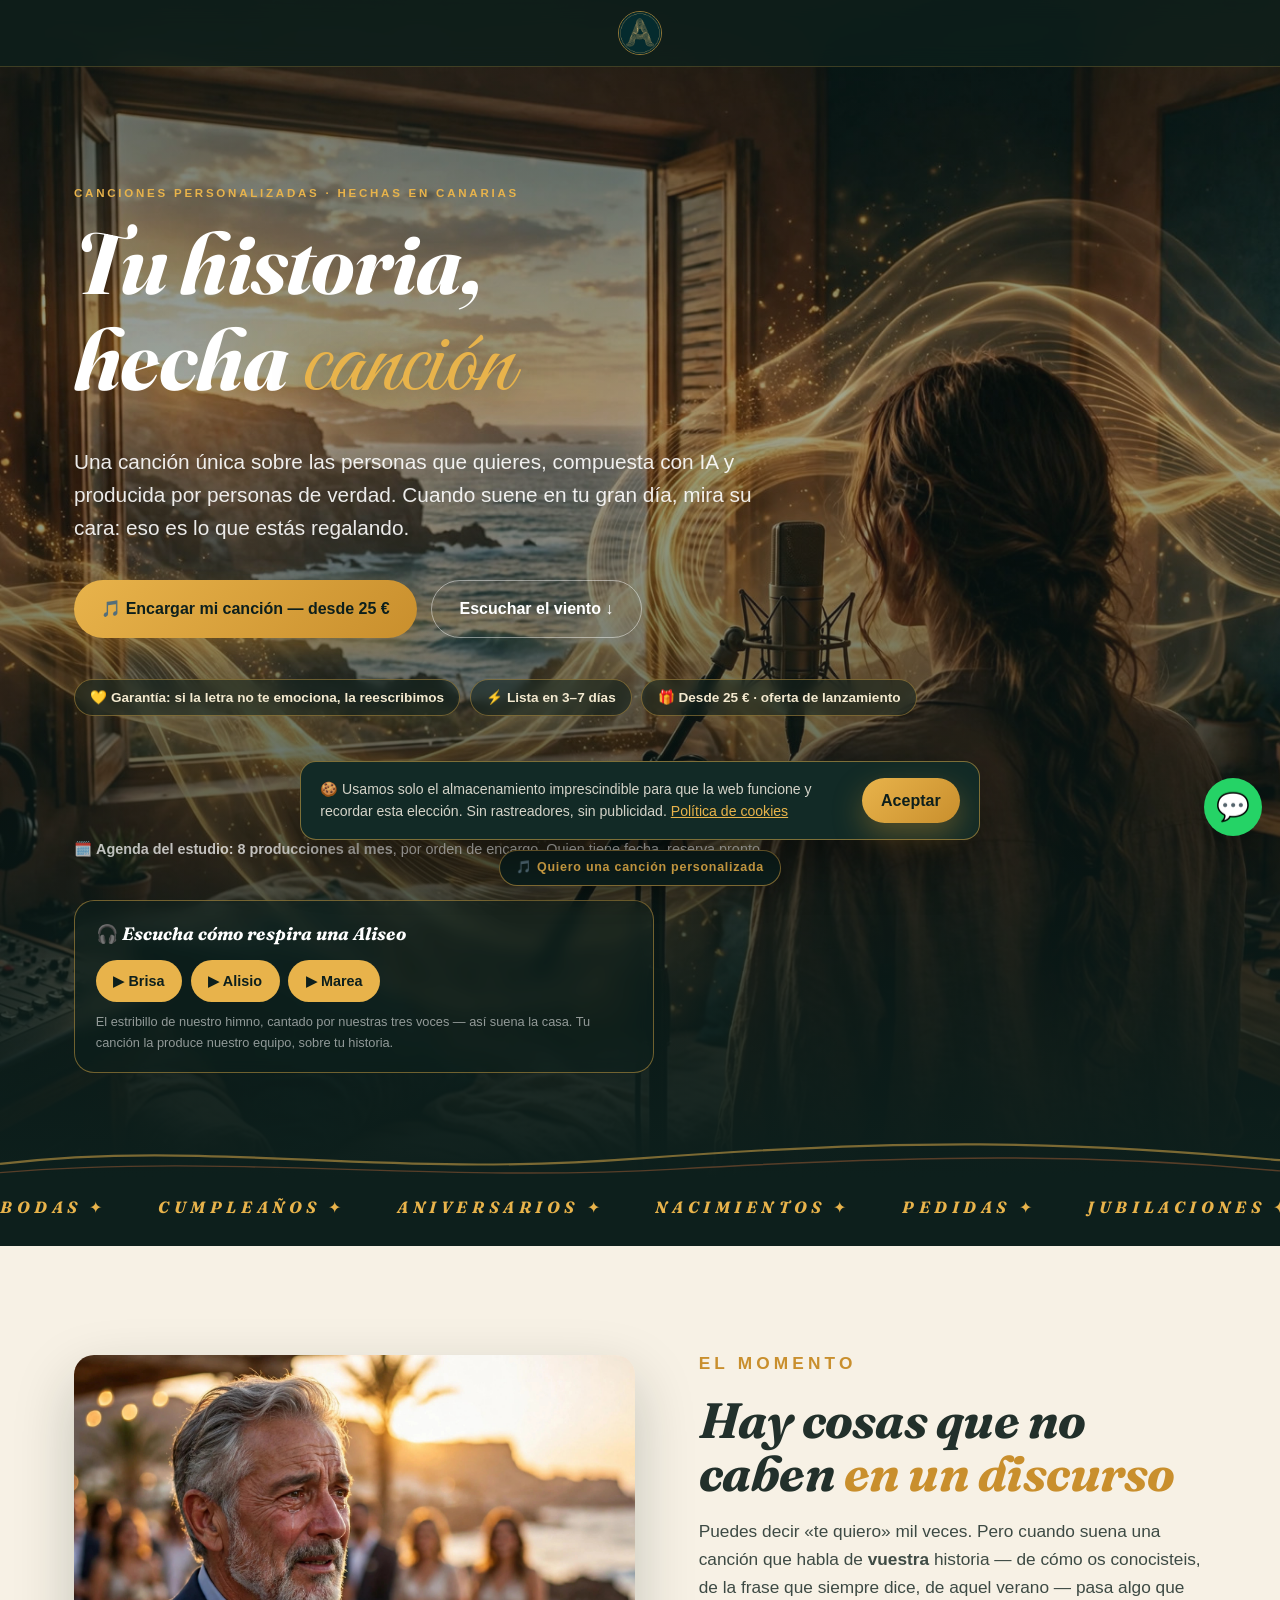
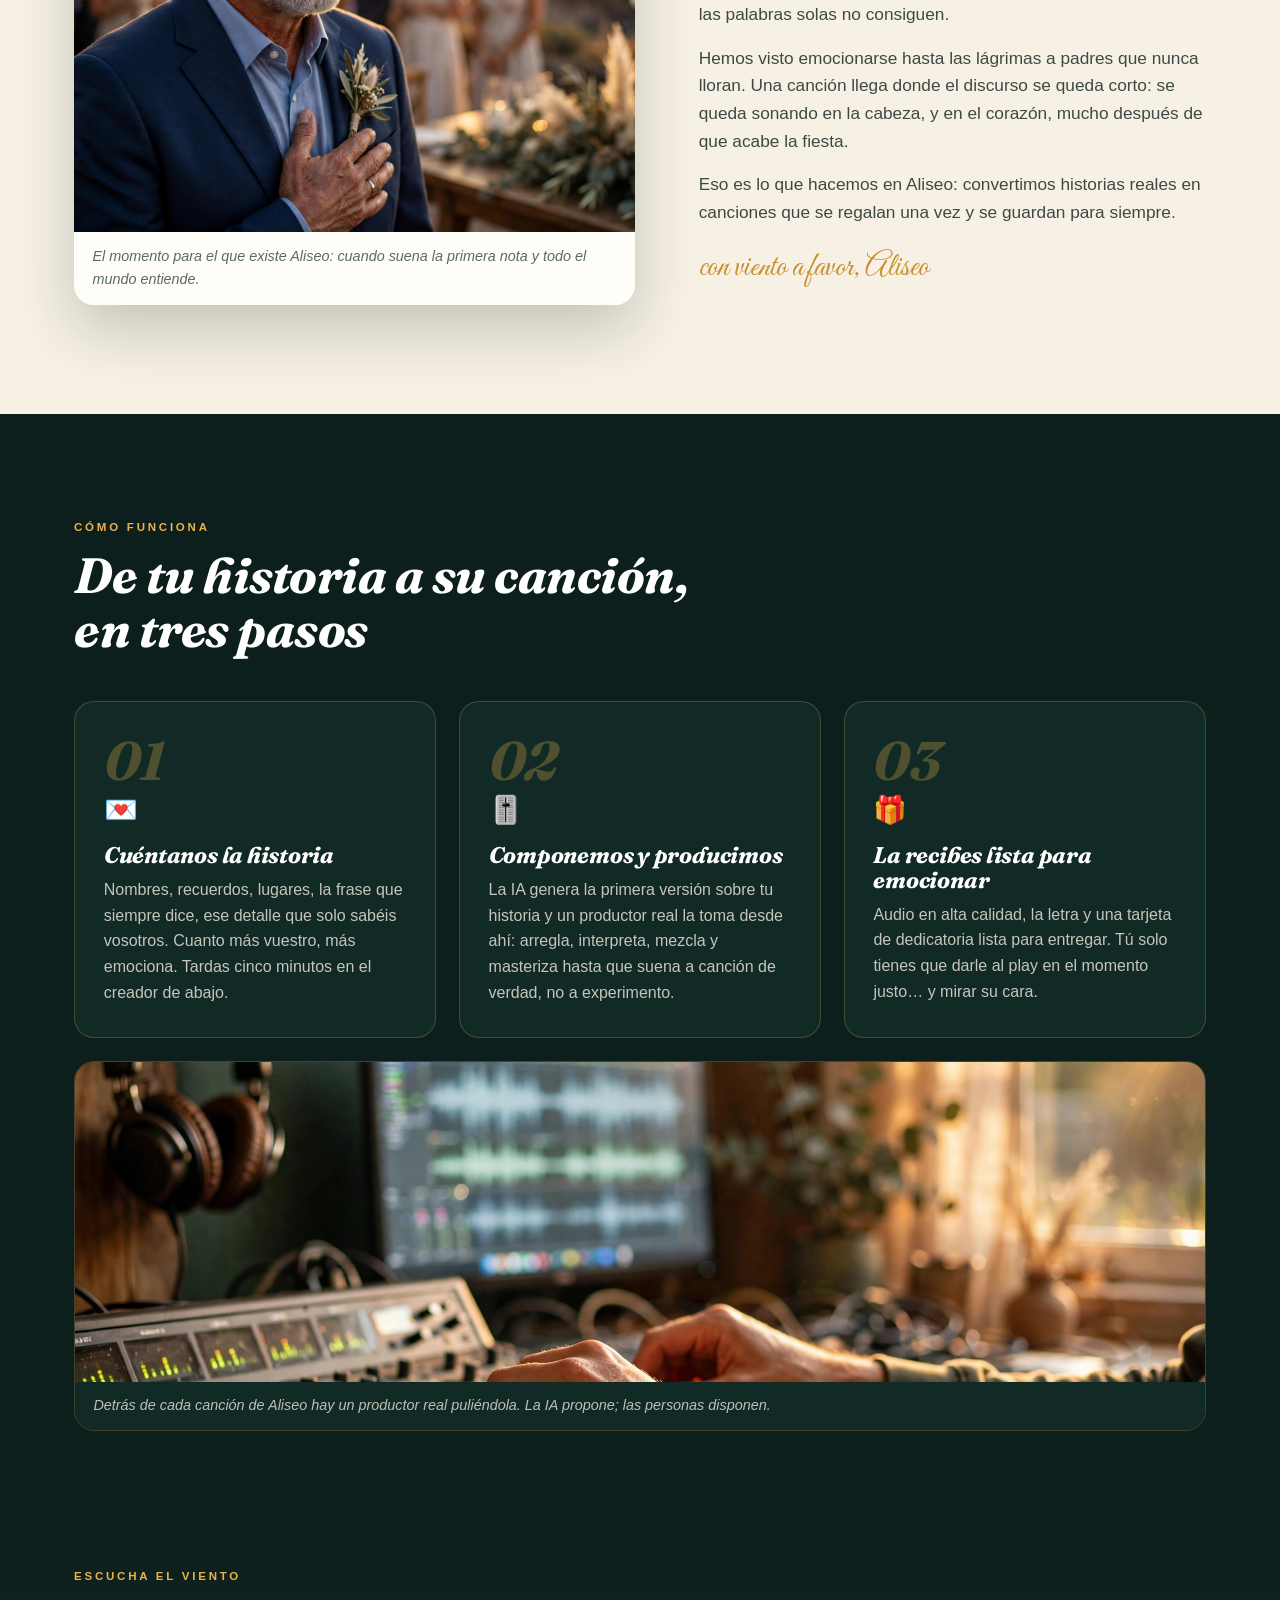
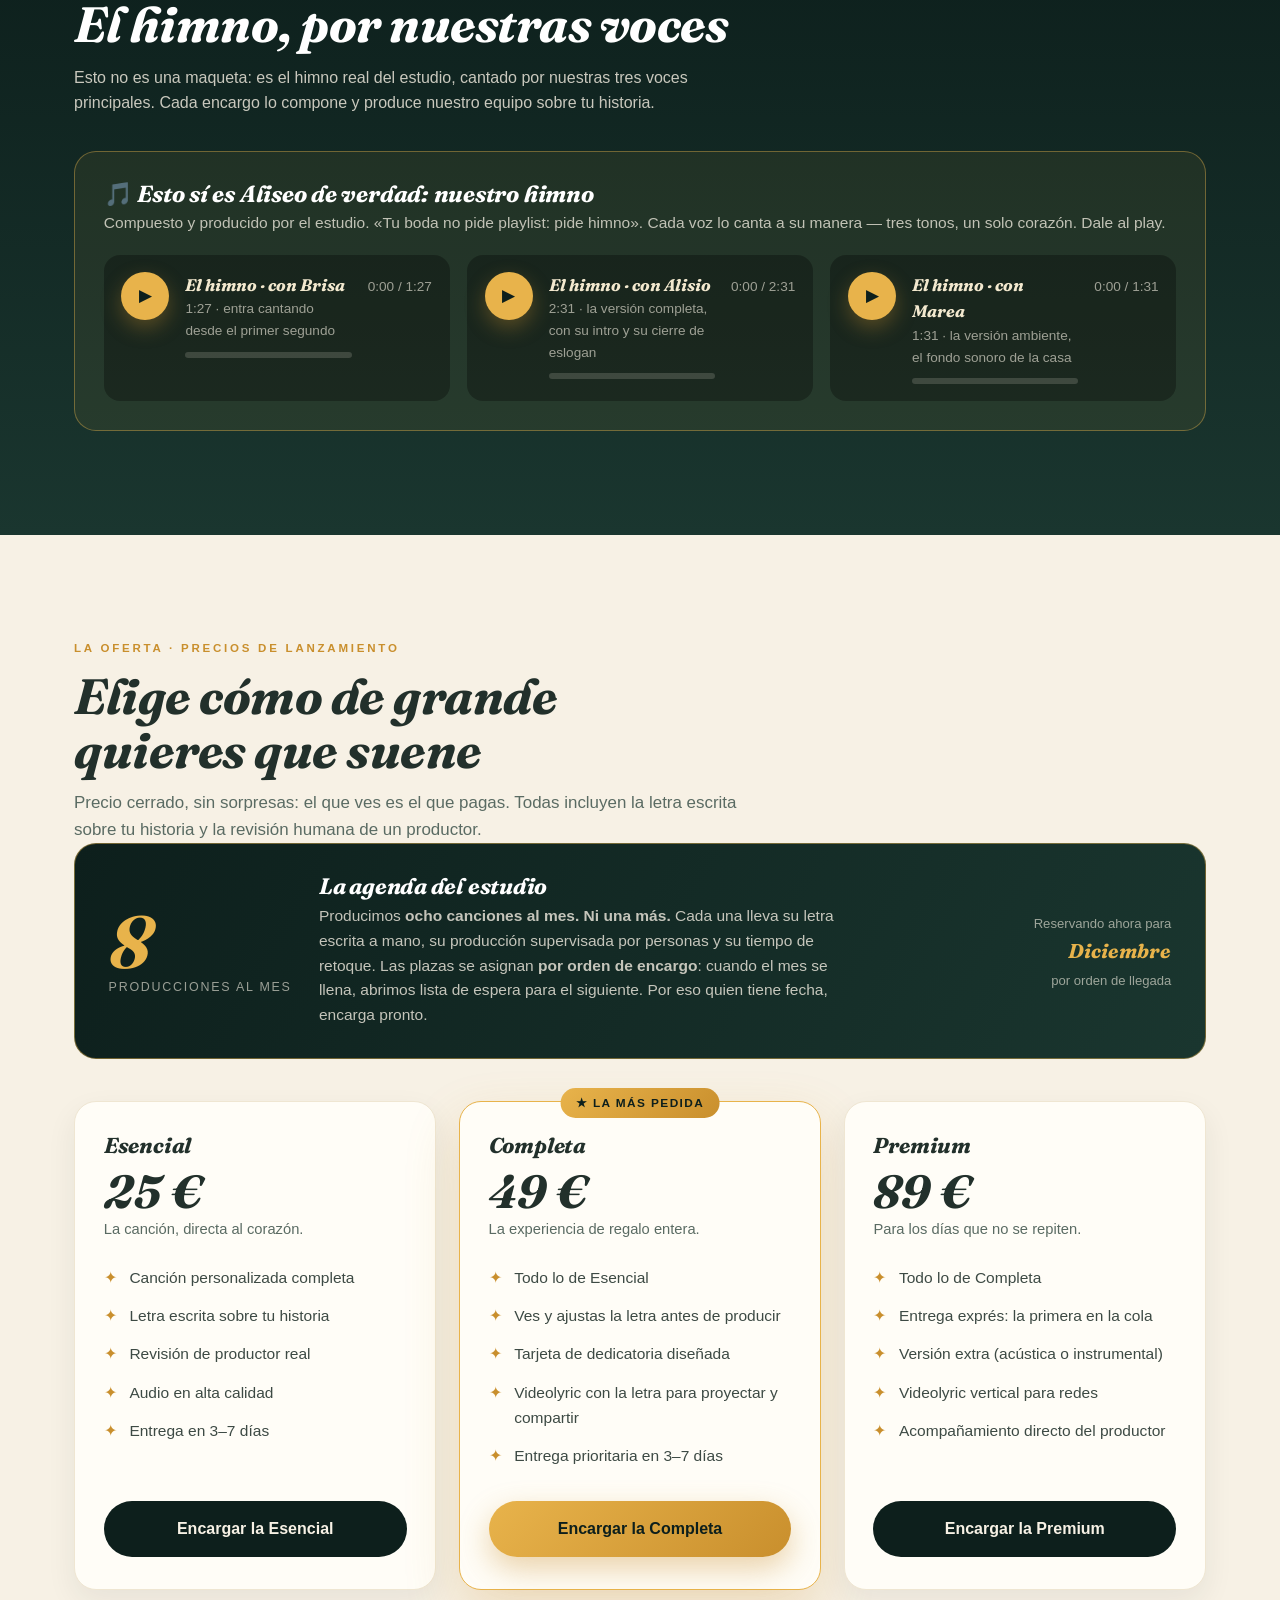
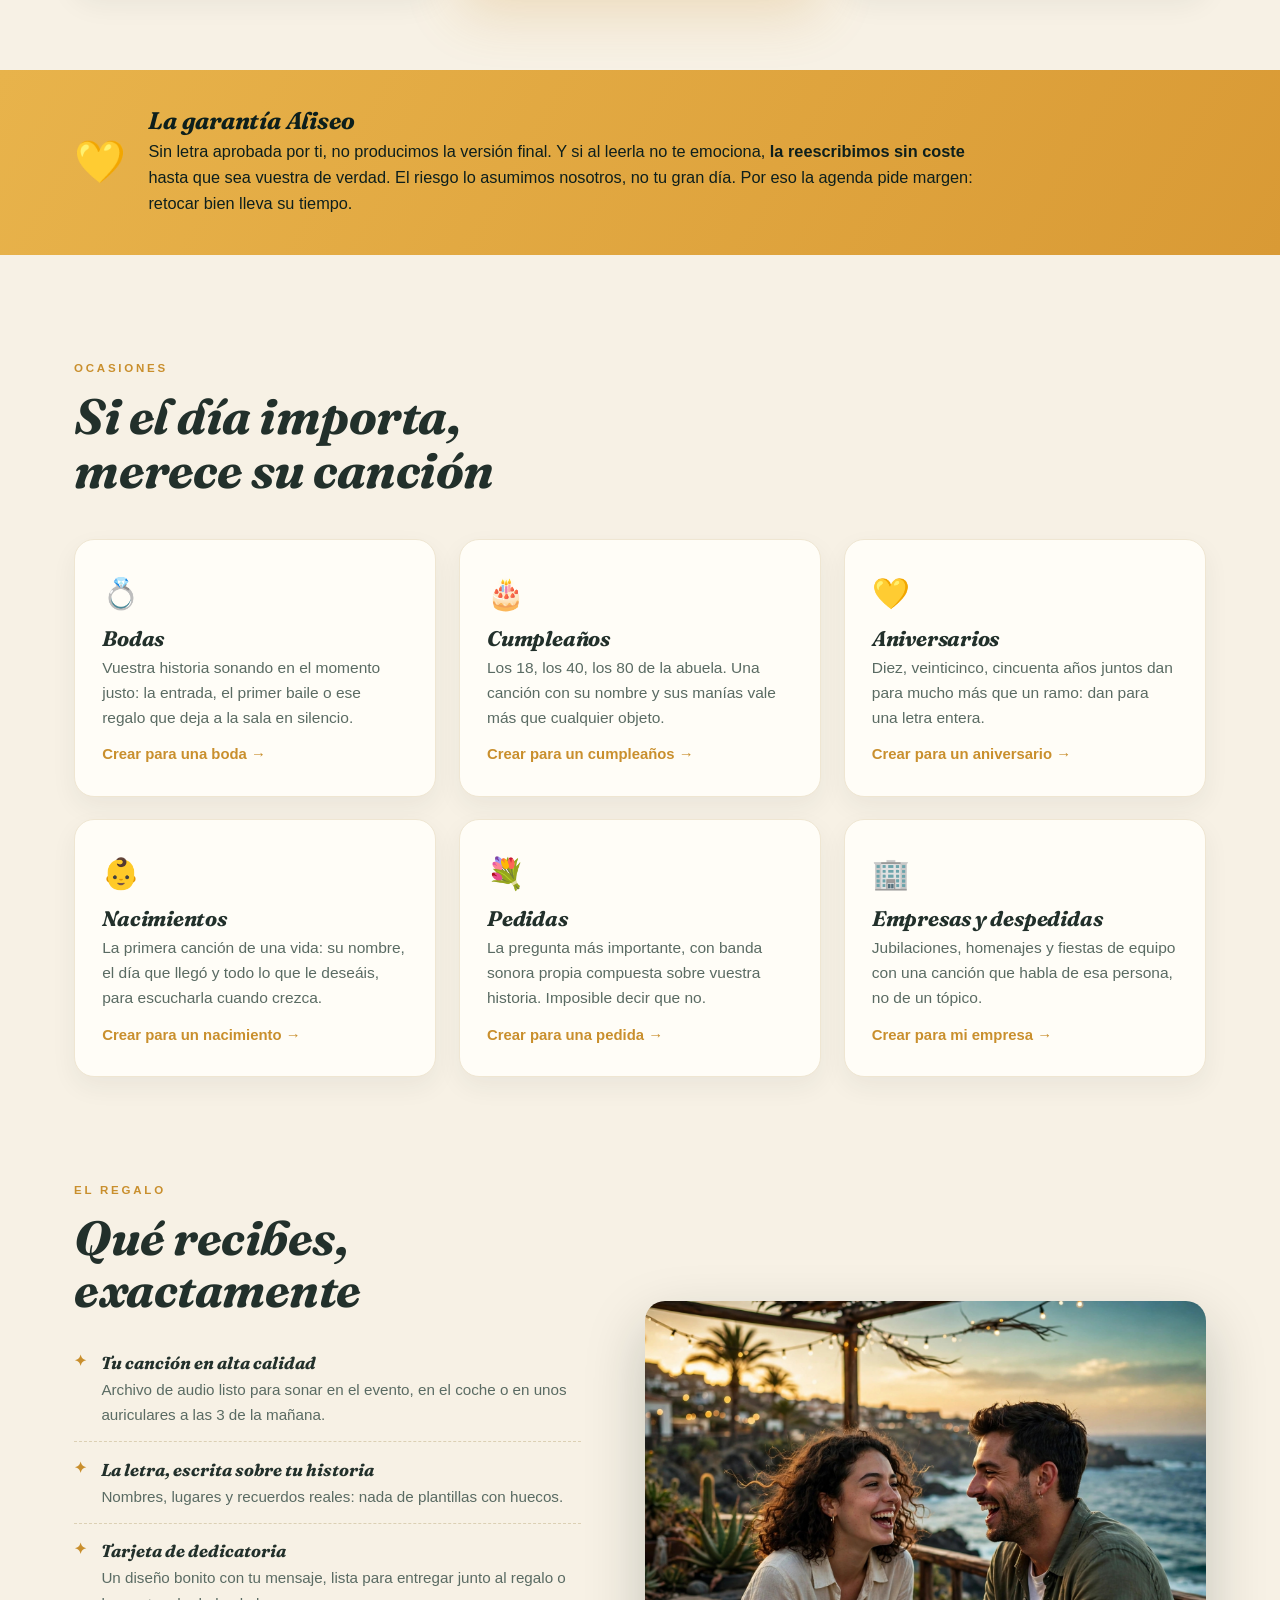
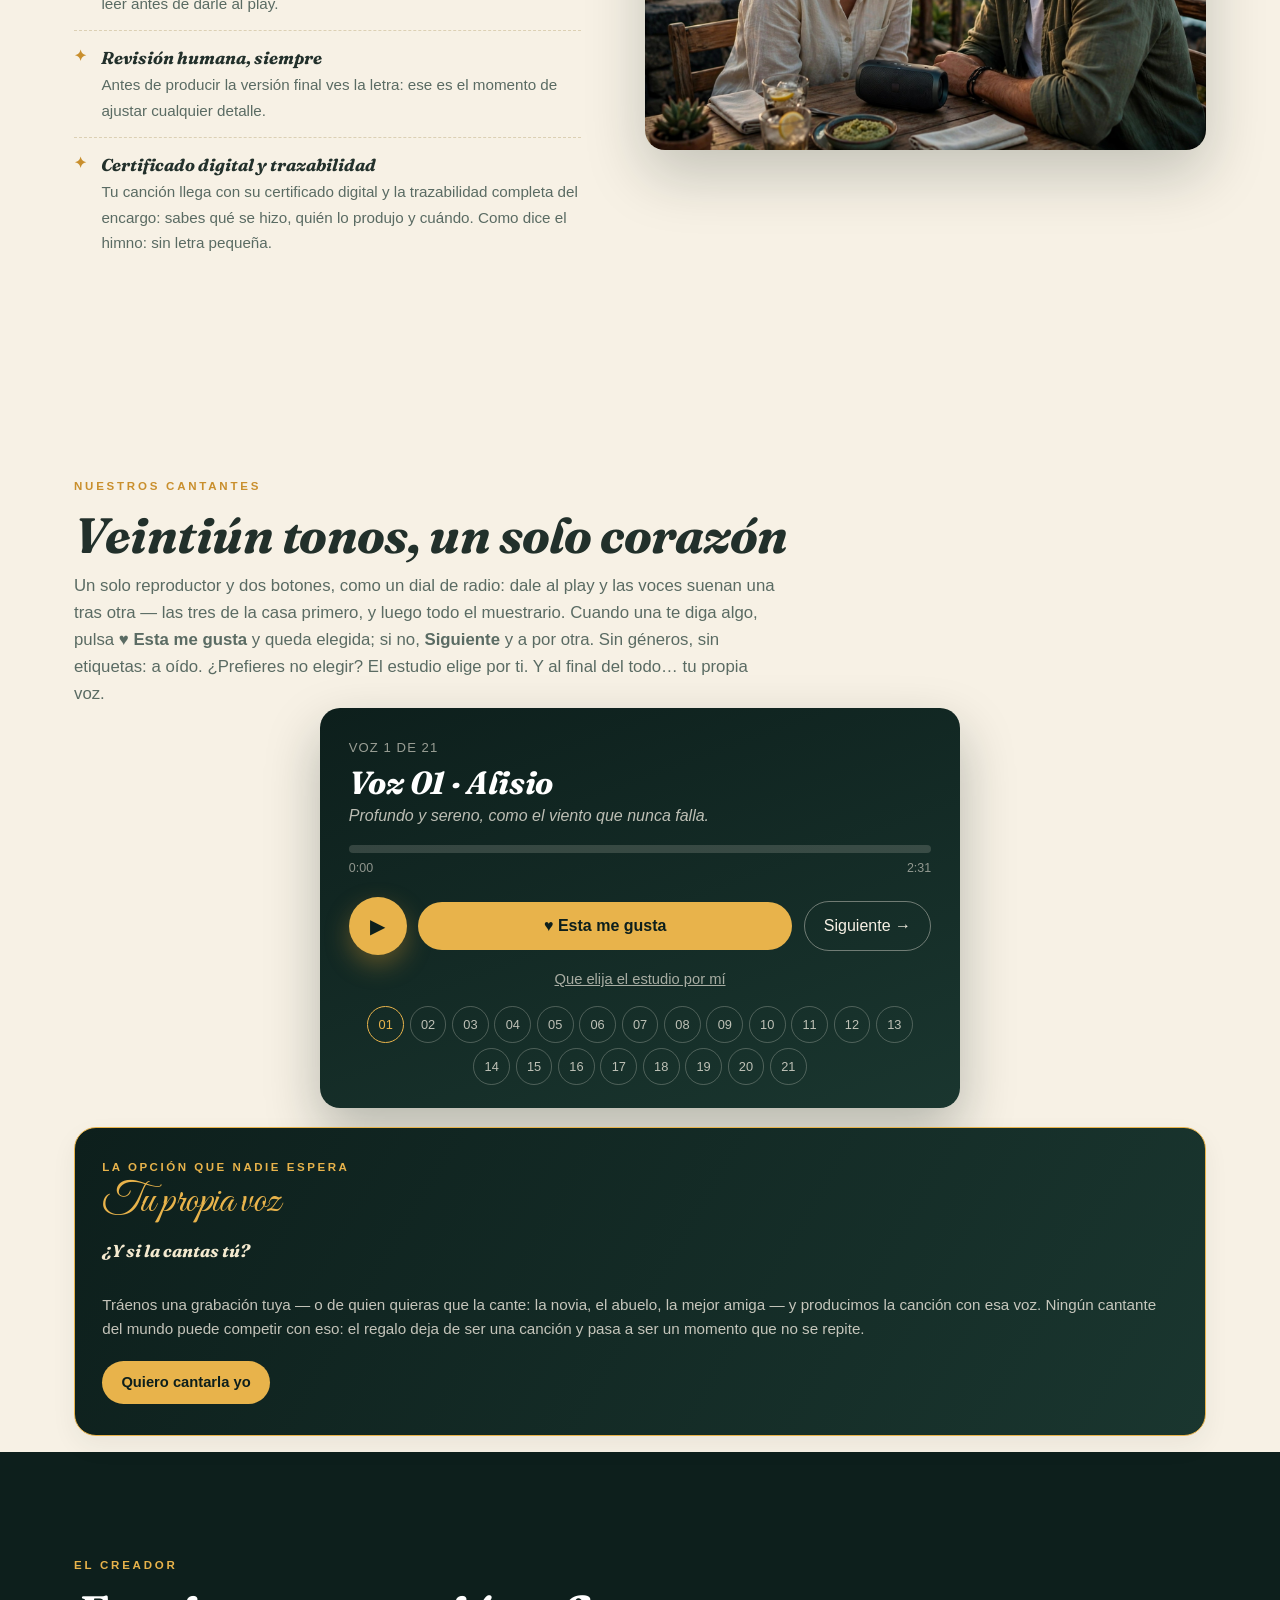
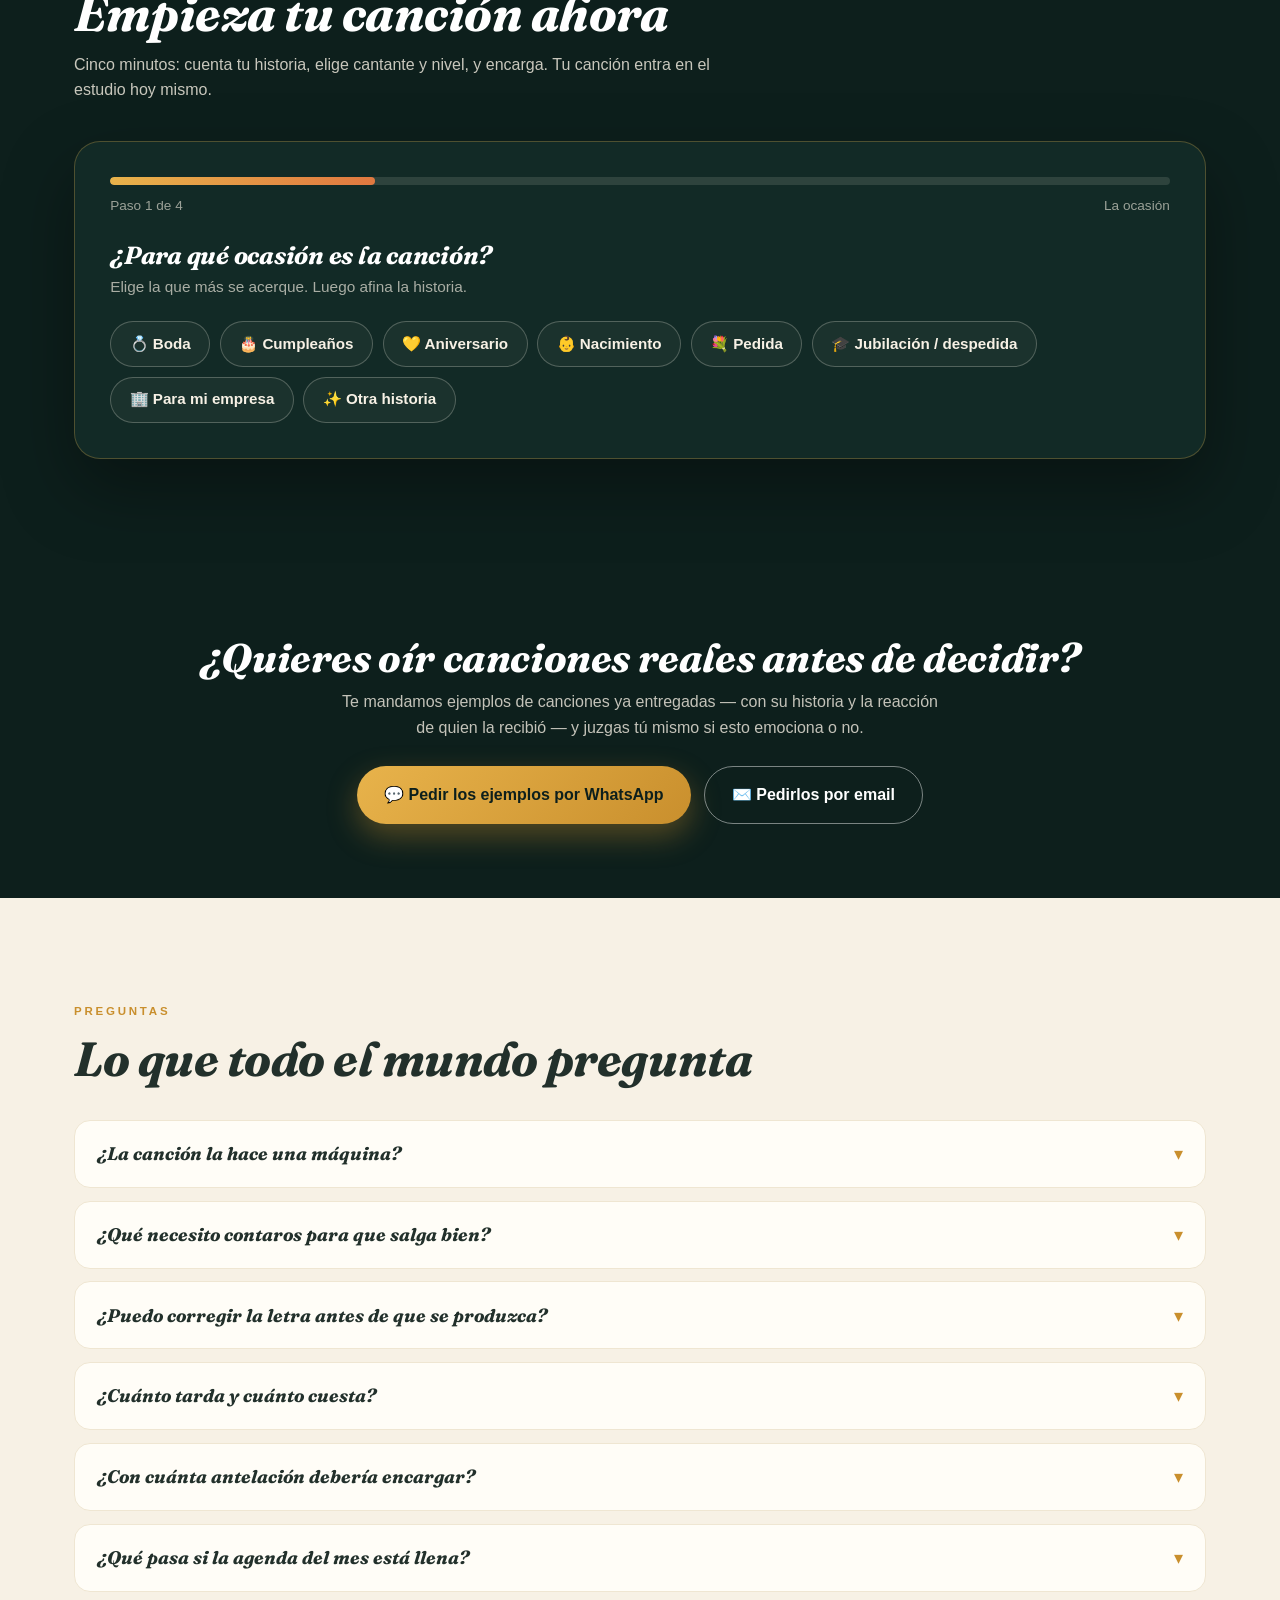
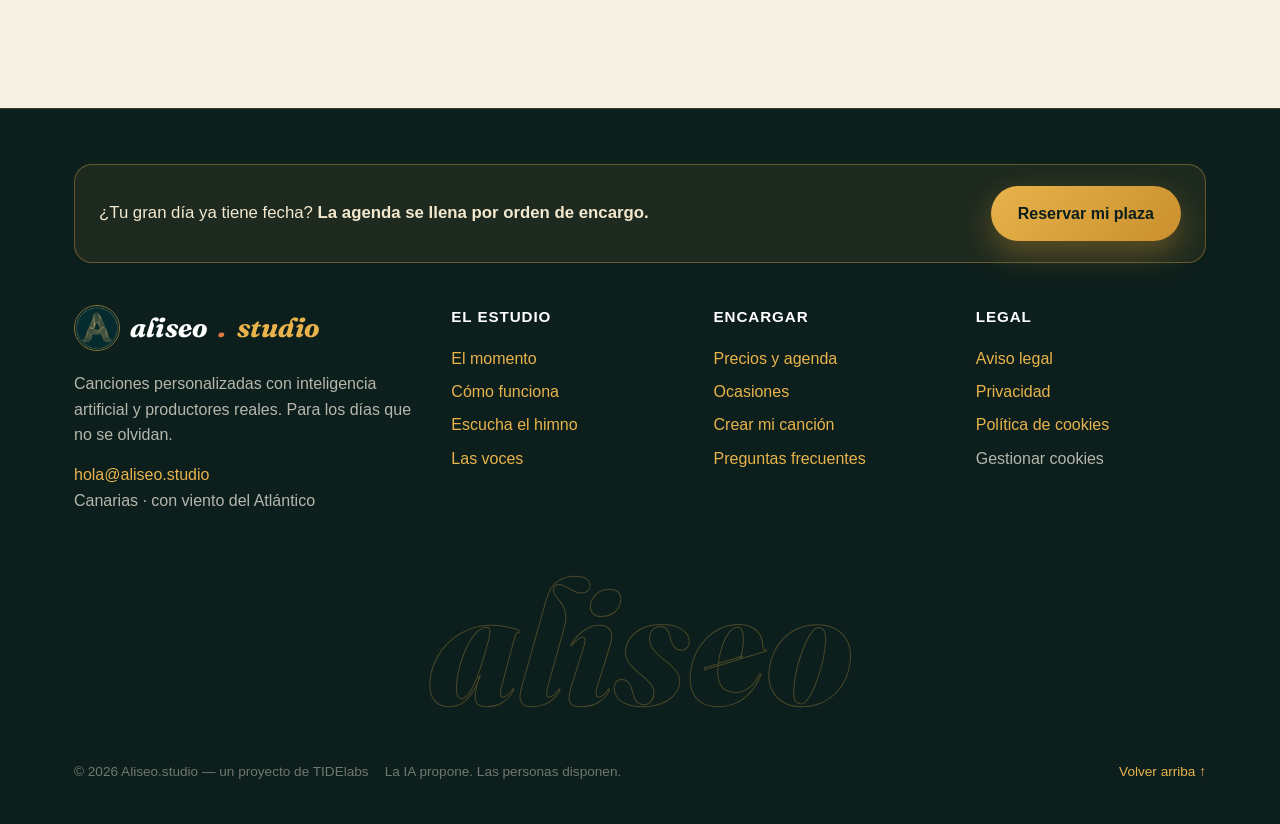
==== index.html @ 8ce27216 "Las 21 voces reales: el dial (canción entera, me gusta/siguiente), fuera estilos y textos inventados" ====
<!DOCTYPE html>
<html lang="es">
<head>
<meta charset="UTF-8">
<meta name="viewport" content="width=device-width, initial-scale=1.0">
<title>Aliseo.studio — Tu historia, hecha canción</title>
<meta name="description" content="Canciones personalizadas creadas con inteligencia artificial y pulidas por productores reales. Para bodas, cumpleaños y los días que no se olvidan.">
<meta property="og:title" content="Aliseo.studio — Tu historia, hecha canción">
<meta property="og:description" content="Una canción única sobre las personas que quieres. IA que compone, productores reales que emocionan.">
<meta property="og:type" content="website">
<link rel="canonical" href="https://tidelabstech.github.io/Aliseo/">
<meta name="robots" content="index, follow, max-image-preview:large, max-snippet:-1">
<meta property="og:url" content="https://tidelabstech.github.io/Aliseo/">
<meta property="og:site_name" content="Aliseo.studio">
<meta property="og:locale" content="es_ES">
<meta property="og:image" content="https://tidelabstech.github.io/Aliseo/img-gen/hero.jpg">
<meta name="twitter:card" content="summary_large_image">
<meta name="twitter:title" content="Aliseo.studio — Tu historia, hecha canción">
<meta name="twitter:description" content="Canciones personalizadas con productores reales. Agenda limitada: 8 producciones al mes. Bodas, cumpleaños y días que no se olvidan.">
<meta name="twitter:image" content="https://tidelabstech.github.io/Aliseo/img-gen/hero.jpg">
<script type="application/ld+json">
{"@context":"https://schema.org","@graph":[
{"@type":"Organization","@id":"https://tidelabstech.github.io/Aliseo/#org","name":"Aliseo.studio","url":"https://tidelabstech.github.io/Aliseo/","logo":"https://tidelabstech.github.io/Aliseo/brand/mark-web.jpg","email":"hola@aliseo.studio","description":"Estudio de canciones personalizadas creadas con inteligencia artificial y producidas por personas. Un proyecto de TIDElabs en Canarias.","address":{"@type":"PostalAddress","addressRegion":"Canarias","addressCountry":"ES"}},
{"@type":"WebSite","@id":"https://tidelabstech.github.io/Aliseo/#web","url":"https://tidelabstech.github.io/Aliseo/","name":"Aliseo.studio","inLanguage":"es","publisher":{"@id":"https://tidelabstech.github.io/Aliseo/#org"}},
{"@type":"Service","@id":"https://tidelabstech.github.io/Aliseo/#servicio","name":"Canciones personalizadas por encargo","serviceType":"Composición y producción musical personalizada","provider":{"@id":"https://tidelabstech.github.io/Aliseo/#org"},"areaServed":"ES","description":"Canciones únicas escritas sobre la historia del cliente para bodas, cumpleaños, aniversarios, pedidas y homenajes. Eliges la voz a oído entre las 21 del catálogo, escuchando su preescucha y sin etiquetas; también es posible producir con la voz del propio cliente. Agenda limitada a 8 producciones al mes, asignadas por orden de encargo, con lista de espera.","hasOfferCatalog":{"@type":"OfferCatalog","name":"Niveles de encargo","itemListElement":[
{"@type":"Offer","name":"Esencial","price":"25","priceCurrency":"EUR","description":"La canción, directa al corazón: canción personalizada completa, letra escrita sobre tu historia y revisión de productor real."},
{"@type":"Offer","name":"Completa","price":"49","priceCurrency":"EUR","description":"La experiencia de regalo entera: todo lo de Esencial, ver y ajustar la letra antes de producir y tarjeta de dedicatoria diseñada."},
{"@type":"Offer","name":"Premium","price":"89","priceCurrency":"EUR","description":"Para los días que no se repiten: todo lo de Completa, prioridad en la agenda y versión extra (acústica o instrumental)."}]}},
{"@type":"FAQPage","@id":"https://tidelabstech.github.io/Aliseo/#faq","mainEntity":[
{"@type":"Question","name":"¿La canción la hace una máquina?","acceptedAnswer":{"@type":"Answer","text":"La hace un equipo: la IA genera la primera versión sobre tu historia y un productor real la trabaja después — ajusta la letra, arregla, interpreta y mezcla hasta que suena a canción de verdad."}},
{"@type":"Question","name":"¿Qué necesito contaros para que salga bien?","acceptedAnswer":{"@type":"Answer","text":"Nombres, cómo se conocieron o qué se celebra, dos o tres recuerdos concretos, algún lugar importante y esa frase o manía que todo el mundo reconoce. El creador de la web te guía en unos cinco minutos."}},
{"@type":"Question","name":"¿Puedo corregir la letra antes de que se produzca?","acceptedAnswer":{"@type":"Answer","text":"Sí: antes de producir la versión final te enseñamos la letra para ajustar nombres, fechas y detalles. Sin letra aprobada por ti, no producimos."}},
{"@type":"Question","name":"¿Cuánto tarda y cuánto cuesta?","acceptedAnswer":{"@type":"Answer","text":"Esencial 25 €, Completa 49 € y Premium 89 €, precios cerrados. Producimos 8 canciones al mes por orden de encargo; una vez tu plaza entra en el estudio, la producción tarda de 3 a 7 días."}},
{"@type":"Question","name":"¿Con cuánta antelación debería encargar?","acceptedAnswer":{"@type":"Answer","text":"Con toda la posible: las 8 plazas mensuales se asignan por orden de encargo y el margen permite retocar la letra sin correr."}},
{"@type":"Question","name":"¿Qué pasa si la agenda del mes está llena?","acceptedAnswer":{"@type":"Answer","text":"Entras en la lista de espera del mes siguiente, en tu orden, sin pagar nada por estar en ella: solo pagas cuando tu producción entra en agenda."}}]}]}
</script>
<meta name="theme-color" content="#0D1F1C">
<link rel="icon" type="image/png" href="brand/favicon.png">
<style>@font-face{font-family:'Fraunces';font-style:italic;font-weight:700;font-display:swap;src:url([data-uri]) format('woff2');}
@font-face{font-family:'Great Vibes';src:url([data-uri]) format('woff2');font-weight:400;font-display:swap}</style>
<style>
:root{
  --night:#0D1F1C; --night2:#122A26; --night3:#1A362F;
  --cream:#F7F1E5; --cream2:#EFE6D2; --paper:#FFFDF7;
  --gold:#E8B34B; --gold2:#C98F2D; --terra:#E07840;
  --ink:#22302B; --ink-soft:#5A6B63;
  --serif:'Fraunces',Georgia,serif; --script:'Great Vibes',cursive;
  --sans:-apple-system,'Segoe UI',Roboto,'Helvetica Neue',Arial,sans-serif;
  --rad:20px; --shadow:0 24px 60px rgba(13,31,28,.22);
}
*{margin:0;padding:0;box-sizing:border-box}
html{scroll-behavior:smooth}
body{font-family:var(--sans);color:var(--ink);background:var(--cream);line-height:1.6;-webkit-font-smoothing:antialiased}
img{max-width:100%;display:block}
section{scroll-margin-top:84px}
::selection{background:var(--gold);color:var(--night)}
h1,h2,h3{font-family:var(--serif);font-weight:560;line-height:1.08;letter-spacing:-.01em}
.script{font-family:var(--script);font-weight:400;color:var(--gold2)}
.kicker{text-transform:uppercase;letter-spacing:.24em;font-size:.72rem;font-weight:700}
.wrap{max-width:1180px;margin:0 auto;padding:0 24px}
.btn{display:inline-flex;align-items:center;gap:.55rem;border:none;cursor:pointer;font:inherit;font-weight:700;border-radius:999px;padding:.95rem 1.7rem;font-size:1rem;transition:transform .18s ease,box-shadow .18s ease;text-decoration:none}
.btn:active{transform:scale(.97)}
.btn-gold{background:linear-gradient(135deg,var(--gold),var(--gold2));color:var(--night);box-shadow:0 12px 30px rgba(201,143,45,.38)}
.btn-gold:hover{transform:translateY(-2px)}
.btn-ghost{background:transparent;color:#fff;border:1.5px solid rgba(255,255,255,.45)}
.btn-ghost:hover{border-color:var(--gold);color:var(--gold)}
.btn-dark{background:var(--night);color:var(--cream)}
.btn[disabled]{opacity:.45;pointer-events:none}
.rv{opacity:0;transform:translateY(26px);transition:opacity .8s ease,transform .8s cubic-bezier(.2,.7,.3,1)}
.rv.on{opacity:1;transform:none}
/* ---------- topbar ---------- */
.topbar{position:fixed;inset:0 0 auto 0;z-index:60;background:rgba(13,31,28,.82);backdrop-filter:blur(12px);border-bottom:1px solid rgba(232,179,75,.22)}
.topbar .wrap{display:flex;align-items:center;justify-content:center;height:66px}
.logo{font-family:var(--serif);font-size:1.42rem;color:#fff;text-decoration:none;letter-spacing:.01em;display:inline-flex;align-items:center;gap:.62rem}
.logo .mark{width:39px;height:39px;border-radius:50%;object-fit:cover;border:1.5px solid rgba(232,179,75,.6);flex:none}
.topbar .logo .mark{width:44px;height:44px}
footer .logo .mark{width:46px;height:46px}
.logo b{color:var(--gold);font-weight:560}
.logo .dot{color:var(--terra)}
.nav{display:flex;gap:2rem}
.nav a{color:rgba(255,255,255,.82);text-decoration:none;font-size:.94rem;font-weight:600}
.nav a:hover{color:var(--gold)}
.topbar .btn{padding:.6rem 1.25rem;font-size:.92rem}
@media(max-width:820px){.nav{display:none}}
/* ---------- hero ---------- */
.hero{position:relative;background:var(--night);color:#fff;overflow:hidden}
.hero-bg{position:absolute;inset:0;background:url('img-gen/hero.jpg') center/cover no-repeat;opacity:.94}
.hero-shade{position:absolute;inset:0;background:linear-gradient(180deg,rgba(13,31,28,.62) 0%,rgba(13,31,28,.34) 34%,rgba(13,31,28,.66) 74%,var(--night) 100%)}
.hero .wrap{position:relative;z-index:2;padding:11.5rem 24px 6.5rem;max-width:1180px}
.hero .kicker{color:var(--gold)}
.hero h1{font-size:clamp(2.9rem,7.4vw,5.4rem);max-width:12.5em;margin:.9rem 0 0;text-wrap:balance}
.hero h1 .script{font-size:1.22em;color:var(--gold);text-shadow:0 4px 34px rgba(0,0,0,.35)}
.hero p.sub{font-size:clamp(1.06rem,2vw,1.3rem);color:rgba(255,255,255,.9);max-width:34em;margin-top:1.3rem}
.hero-ctas{display:flex;gap:.9rem;flex-wrap:wrap;margin-top:2.2rem}
.hero-badges{display:flex;gap:.6rem;flex-wrap:wrap;margin-top:2.6rem}
.hbadge{display:inline-flex;align-items:center;gap:.45rem;background:rgba(13,31,28,.55);border:1px solid rgba(232,179,75,.4);color:#F3E9CF;border-radius:999px;padding:.42rem .95rem;font-size:.85rem;font-weight:600;backdrop-filter:blur(6px)}
.windline{position:absolute;left:0;right:0;bottom:-6px;z-index:2;opacity:.5}
/* ---------- marquee ---------- */
.marquee{background:var(--night);color:var(--gold);overflow:hidden;padding:1.05rem 0 1.6rem}
.marquee-track{display:flex;gap:3.2rem;width:max-content;animation:mq 30s linear infinite;font-family:var(--serif);font-size:1.02rem;letter-spacing:.28em;white-space:nowrap}
@keyframes mq{to{transform:translateX(-50%)}}
@media(prefers-reduced-motion:reduce){.marquee-track{animation:none}.rv{transition:none;opacity:1;transform:none}}
/* ---------- momento ---------- */
.momento{background:var(--cream);padding:6.5rem 0}
.momento .grid{display:grid;grid-template-columns:1.05fr .95fr;gap:4rem;align-items:center}
@media(max-width:900px){.momento .grid{grid-template-columns:1fr}}
.momento figure{border-radius:var(--rad);overflow:hidden;box-shadow:var(--shadow);transform:rotate(-1.2deg)}
.momento figure img{aspect-ratio:4/3.4;object-fit:cover;width:100%}
.momento figcaption{background:var(--paper);padding:.85rem 1.15rem;font-size:.9rem;color:var(--ink-soft);font-style:italic}
.momento h2{font-size:clamp(2rem,4.4vw,3.1rem);margin:.8rem 0 1.1rem}
.momento h2 em{font-style:italic;color:var(--gold2)}
.momento p{color:#3D4A44;font-size:1.08rem;margin-bottom:1rem;max-width:32em}
.momento .firma{font-family:var(--script);font-size:2rem;color:var(--gold2);margin-top:.6rem}
/* ---------- proceso ---------- */
.proceso{background:var(--night);color:var(--cream);padding:6.5rem 0}
.proceso .kicker{color:var(--gold)}
.proceso h2{font-size:clamp(2rem,4.4vw,3.1rem);margin:.8rem 0 2.8rem;color:#fff}
.pasos{display:grid;grid-template-columns:repeat(3,1fr);gap:1.4rem}
@media(max-width:900px){.pasos{grid-template-columns:1fr}}
.paso{background:var(--night2);border:1px solid rgba(232,179,75,.24);border-radius:var(--rad);padding:2rem 1.8rem;position:relative;overflow:hidden}
.paso .num{font-family:var(--serif);font-size:3.4rem;color:rgba(232,179,75,.28);line-height:1}
.paso h3{color:#fff;font-size:1.42rem;margin:.7rem 0 .6rem}
.paso p{color:rgba(247,241,229,.78);font-size:1rem}
.paso .ico{font-size:1.7rem}
.proceso .foto{margin-top:1.4rem;border-radius:var(--rad);overflow:hidden;border:1px solid rgba(232,179,75,.24)}
.proceso .foto img{width:100%;height:320px;object-fit:cover;object-position:center 38%}
.proceso .foto figcaption{background:var(--night2);color:rgba(247,241,229,.75);padding:.8rem 1.15rem;font-size:.9rem;font-style:italic}
/* ---------- escucha ---------- */
.escucha{background:linear-gradient(180deg,var(--night) 0%,var(--night3) 100%);color:var(--cream);padding:2rem 0 6.5rem}
.escucha .kicker{color:var(--gold)}
.escucha h2{font-size:clamp(2rem,4.4vw,3.1rem);color:#fff;margin:.8rem 0 .8rem}
.escucha .lead{color:rgba(247,241,229,.8);max-width:40em}
.moods{display:grid;grid-template-columns:repeat(3,1fr);gap:1.4rem;margin-top:2.4rem}
@media(max-width:900px){.moods{grid-template-columns:1fr}}
.mood{background:rgba(247,241,229,.05);border:1px solid rgba(232,179,75,.26);border-radius:var(--rad);padding:1.7rem 1.6rem;transition:border-color .2s,background .2s}
.mood.playing{border-color:var(--gold);background:rgba(232,179,75,.09)}
.mood h3{color:#fff;font-size:1.3rem}
.mood p{color:rgba(247,241,229,.72);font-size:.95rem;margin:.45rem 0 1.1rem}
.playbtn{display:inline-flex;align-items:center;gap:.6rem;background:var(--gold);color:var(--night);border:none;cursor:pointer;font:inherit;font-weight:800;border-radius:999px;padding:.68rem 1.35rem;font-size:.95rem}
.playbtn:hover{background:#F2C66D}

.track{display:flex;gap:1rem;align-items:flex-start}
.tplay{flex:none;width:48px;height:48px;border-radius:50%;border:none;background:var(--gold);color:var(--night);font-size:1.05rem;cursor:pointer;display:flex;align-items:center;justify-content:center;box-shadow:0 8px 20px rgba(201,143,45,.35);transition:transform .15s,background .15s}
.tplay:hover{background:#F2C66D;transform:scale(1.05)}
.track .tinfo{flex:1;min-width:0}
.tbar{height:6px;background:rgba(247,241,229,.16);border-radius:99px;margin-top:.55rem;cursor:pointer;overflow:hidden}
.tfill{height:100%;width:0%;background:linear-gradient(90deg,var(--gold),#F2C66D);border-radius:99px}
.ttime{font-size:.78rem;color:rgba(247,241,229,.55);white-space:nowrap;padding-top:.3rem}
.track.playing{outline:1px solid rgba(232,179,75,.55)}
.track audio{display:none}
.eq{display:inline-flex;gap:3px;align-items:flex-end;height:15px;margin-left:.55rem;vertical-align:-1px}
.eq i{width:3.5px;height:5px;background:var(--gold);border-radius:2px}
.mood.playing .eq i{animation:eqB .8s ease-in-out infinite}
.mood.playing .eq i:nth-child(2){animation-delay:.18s}.mood.playing .eq i:nth-child(3){animation-delay:.36s}.mood.playing .eq i:nth-child(4){animation-delay:.1s}
@keyframes eqB{0%,100%{height:5px}50%{height:15px}}
.singer .genre{display:inline-block;margin-top:.55rem;background:rgba(201,143,45,.15);color:var(--gold2);font-weight:700;font-size:.8rem;border-radius:999px;padding:.28rem .8rem}
.agenda{display:flex;gap:1.7rem;align-items:center;background:linear-gradient(120deg,var(--night) 0%,var(--night3) 100%);color:var(--cream);border:1px solid rgba(232,179,75,.45);border-radius:22px;padding:1.9rem 2.1rem;margin-bottom:2.6rem;flex-wrap:wrap}
.agenda .num8{font-family:var(--serif);font-size:4.6rem;line-height:.9;color:var(--gold)}
.agenda .num8 small{display:block;font-family:var(--sans);font-size:.78rem;letter-spacing:.14em;color:rgba(247,241,229,.6);margin-top:.4rem}
.agenda h3{color:#fff;font-size:1.4rem;margin-bottom:.35rem}
.agenda p{color:rgba(247,241,229,.78);font-size:.97rem;max-width:34em}
.agenda .ames{margin-left:auto;text-align:right}
.agenda .ames b{display:block;font-family:var(--serif);font-size:1.25rem;color:var(--gold);text-transform:capitalize}
.agenda .ames span{font-size:.82rem;color:rgba(247,241,229,.6)}
@media(max-width:760px){.agenda .ames{margin-left:0;text-align:left}}
.hero-agenda{margin-top:1.1rem;font-size:.9rem;color:rgba(255,255,255,.72)}
.himno{background:rgba(232,179,75,.07);border:1px solid rgba(232,179,75,.4);border-radius:22px;padding:1.8rem;margin-top:2.2rem}
.himno h3{color:#fff;font-size:1.45rem;margin-bottom:.3rem}
.himno p{color:rgba(247,241,229,.75);font-size:.97rem}
.himno .tracks{display:grid;grid-template-columns:repeat(3,1fr);gap:1.1rem;margin-top:1.2rem}
@media(max-width:900px){.himno .tracks{grid-template-columns:1fr}}
.track{background:rgba(0,0,0,.3);border-radius:16px;padding:1.05rem 1.1rem}
.track b{display:block;color:#F3E9CF;font-family:var(--serif);font-weight:560;font-size:1.05rem}
.track span{font-size:.85rem;color:rgba(247,241,229,.6);display:block;margin-bottom:.6rem}
.track audio{width:100%;height:38px}
.wavebox{margin-top:1.6rem;background:rgba(0,0,0,.28);border:1px solid rgba(232,179,75,.2);border-radius:var(--rad);padding:1.1rem 1.2rem}
#wave{width:100%;height:86px;display:block}
.wavenote{font-size:.85rem;color:rgba(247,241,229,.55);margin-top:.55rem}
/* ---------- ocasiones ---------- */
.ocasiones{background:var(--cream);padding:6.5rem 0}
.ocasiones .kicker{color:var(--gold2)}
.ocasiones h2{font-size:clamp(2rem,4.4vw,3.1rem);margin:.8rem 0 2.6rem}
.ocagrid{display:grid;grid-template-columns:repeat(3,1fr);gap:1.4rem}
@media(max-width:900px){.ocagrid{grid-template-columns:1fr 1fr}}
@media(max-width:600px){.ocagrid{grid-template-columns:1fr}}
.oca{background:var(--paper);border:1px solid var(--cream2);border-radius:var(--rad);padding:1.8rem 1.7rem;box-shadow:0 10px 26px rgba(34,48,43,.06);transition:transform .2s ease,box-shadow .2s ease}
.oca:hover{transform:translateY(-4px);box-shadow:0 18px 38px rgba(34,48,43,.12)}
.oca .ico{font-size:1.9rem}
.oca h3{font-size:1.32rem;margin:.6rem 0 .4rem}
.oca p{color:var(--ink-soft);font-size:.97rem}
.oca a{display:inline-block;margin-top:.8rem;color:var(--gold2);font-weight:700;text-decoration:none;font-size:.93rem}
.oca a:hover{text-decoration:underline}
/* ---------- regalo ---------- */
.regalo{background:var(--cream);padding:0 0 6.5rem}
.regalo .grid{display:grid;grid-template-columns:.95fr 1.05fr;gap:4rem;align-items:center}
@media(max-width:900px){.regalo .grid{grid-template-columns:1fr}}
.regalo figure{border-radius:var(--rad);overflow:hidden;box-shadow:var(--shadow);transform:rotate(1.1deg)}
.regalo figure img{aspect-ratio:4/3.2;object-fit:cover;width:100%}
.regalo h2{font-size:clamp(2rem,4.4vw,3rem);margin:.8rem 0 1.2rem}
.recibe{list-style:none;margin-top:.4rem}
.recibe li{display:flex;gap:.9rem;padding:.85rem 0;border-bottom:1px dashed #DCD0B4}
.recibe li:last-child{border-bottom:none}
.recibe .tic{color:var(--gold2);font-weight:900}
.recibe b{display:block;font-family:var(--serif);font-weight:560;font-size:1.08rem}
.recibe span{color:var(--ink-soft);font-size:.95rem}

/* ---------- cantantes ---------- */
.cantantes{background:var(--cream);padding:6.5rem 0 1rem}
.cantantes .kicker{color:var(--gold2)}
.cantantes h2{font-size:clamp(2rem,4.4vw,3.1rem);margin:.8rem 0 .7rem}
.cantantes .lead{color:var(--ink-soft);max-width:42em;font-size:1.05rem}
.singrid{display:grid;grid-template-columns:repeat(3,1fr);gap:1.4rem;margin-top:2.6rem}
@media(max-width:900px){.singrid{grid-template-columns:1fr 1fr}}
@media(max-width:600px){.singrid{grid-template-columns:1fr}}
.singer{background:var(--paper);border:1.5px solid var(--cream2);border-radius:22px;padding:1.9rem 1.7rem;box-shadow:0 10px 26px rgba(34,48,43,.06);display:flex;flex-direction:column;transition:transform .2s,box-shadow .2s}
.singer:hover{transform:translateY(-4px);box-shadow:0 18px 38px rgba(34,48,43,.12)}
.singer .viento{font-size:.72rem;letter-spacing:.22em;font-weight:800;color:var(--gold2);text-transform:uppercase}
.singer h3{font-family:var(--script);font-weight:400;font-size:2.6rem;color:var(--night);line-height:1.1;margin:.2rem 0}
.singer .trait{font-family:var(--serif);font-style:italic;font-size:1.08rem;color:#3D4A44}
.singer p{color:var(--ink-soft);font-size:.95rem;margin:.55rem 0 1.2rem}
.singer .srow{display:flex;gap:.55rem;flex-wrap:wrap;margin-top:auto}
.singer .elegir{background:var(--night);color:var(--cream);border:none;border-radius:999px;padding:.62rem 1.2rem;font:inherit;font-weight:700;font-size:.92rem;cursor:pointer;text-decoration:none;display:inline-flex;align-items:center}
.singer .elegir:hover{background:var(--night3);color:var(--gold)}
.singer .playbtn{padding:.58rem 1.05rem;font-size:.88rem}
.cantantes .nota{margin-top:1.6rem;font-size:.9rem;color:var(--ink-soft)}
.dial{background:linear-gradient(160deg,var(--night) 0%,var(--night3) 100%);color:var(--cream);border-radius:20px;padding:1.8rem 1.8rem 1.4rem;box-shadow:0 24px 54px rgba(13,31,28,.28);max-width:640px;margin:0 auto}
.dial-top{display:flex;justify-content:space-between;font-size:.82rem;letter-spacing:.08em;text-transform:uppercase;color:rgba(247,241,229,.6)}
#dialState{color:var(--gold);text-transform:none;letter-spacing:0;font-size:.9rem}
.dial h3{font-size:2rem;color:#fff;margin:.5rem 0 .2rem}
#dialTrait{color:rgba(247,241,229,.75);font-style:italic;margin:0 0 1rem}
.dial-bar{height:8px;background:rgba(247,241,229,.16);border-radius:99px;cursor:pointer;overflow:hidden}
.dial-fill{height:100%;width:0%;background:linear-gradient(90deg,var(--gold),#F2C66D)}
.dial-times{display:flex;justify-content:space-between;font-size:.78rem;color:rgba(247,241,229,.55);margin-top:.4rem}
.dial-btns{display:flex;gap:.7rem;align-items:center;margin-top:1.1rem;flex-wrap:wrap}
.dial-play{flex:none;width:58px;height:58px;border-radius:50%;border:none;background:var(--gold);color:var(--night);font-size:1.25rem;cursor:pointer;box-shadow:0 10px 24px rgba(201,143,45,.4)}
.dial-like{flex:1;background:var(--gold);color:var(--night);border:none;border-radius:99px;padding:.95rem 1.2rem;font-weight:700;font-size:1rem;cursor:pointer}
.dial-next{background:transparent;color:var(--cream);border:1.5px solid rgba(247,241,229,.4);border-radius:99px;padding:.95rem 1.2rem;font-size:1rem;cursor:pointer}
.dial-studio{display:block;margin:1rem auto 0;background:none;border:none;color:rgba(247,241,229,.65);text-decoration:underline;cursor:pointer;font-size:.92rem}
.dial-strip{display:flex;flex-wrap:wrap;gap:.35rem;margin-top:1.2rem;justify-content:center}
.dial-strip button{width:2.3rem;height:2.3rem;border-radius:50%;border:1px solid rgba(247,241,229,.25);background:transparent;color:rgba(247,241,229,.75);cursor:pointer;font-size:.8rem}
.dial-strip button.on{border-color:var(--gold);color:var(--gold)}
.dial-strip button.sel{background:var(--gold);color:var(--night);border-color:var(--gold);font-weight:700}
.vozbox{background:rgba(13,31,28,.05);border:1px solid rgba(13,31,28,.14);border-radius:12px;padding:.8rem 1rem;margin-bottom:.9rem}
.vgrid{display:grid;grid-template-columns:repeat(auto-fill,minmax(240px,1fr));gap:1rem;margin-top:1.2rem}
.vmini h3{font-size:1.25rem;margin:.1rem 0 .5rem}
.singer .track{background:rgba(13,31,28,.06);border:1px solid rgba(13,31,28,.14);border-radius:12px;padding:.55rem .7rem;margin:.7rem 0}
.singer .track .tplay{background:var(--gold);color:var(--night)}
.singer .track .tinfo b{color:var(--ink)}
.singer .track .tinfo span{color:var(--ink-soft)}
.singer .track .ttime{color:var(--ink-soft)}
.singer .track .tbar{background:rgba(13,31,28,.15)}
.singer.selcard{border-color:var(--gold);box-shadow:0 18px 44px rgba(201,143,45,.28)}
.singer.special{grid-column:1/-1;background:linear-gradient(120deg,var(--night) 0%,var(--night3) 100%);border-color:var(--gold);color:var(--cream)}
.singer.special h3{color:var(--gold)}
.singer.special .trait{color:#F3E9CF}
.singer.special p{color:rgba(247,241,229,.78)}
.singer.special .viento{color:var(--gold)}
.catalogo{margin-top:1.4rem;background:var(--paper);border:1.5px dashed var(--gold2);border-radius:18px;padding:1.2rem 1.4rem;display:flex;gap:1rem;align-items:center;flex-wrap:wrap}
.catalogo p{color:#3D4A44;font-size:.98rem;flex:1;min-width:240px}
.catalogo a{color:var(--gold2);font-weight:800;text-decoration:none;white-space:nowrap}
.catalogo a:hover{text-decoration:underline}
/* ---------- crear ---------- */
.crear{background:var(--night);color:var(--cream);padding:6.5rem 0}
.crear .kicker{color:var(--gold)}
.crear h2{font-size:clamp(2rem,4.4vw,3.1rem);color:#fff;margin:.8rem 0 .7rem}
.crear .lead{color:rgba(247,241,229,.8);max-width:42em}
.wizard{background:var(--night2);border:1px solid rgba(232,179,75,.28);border-radius:26px;padding:2.2rem;margin-top:2.4rem;box-shadow:0 30px 70px rgba(0,0,0,.35)}
.progress{height:8px;background:rgba(247,241,229,.12);border-radius:99px;overflow:hidden;margin-bottom:.6rem}
.progress i{display:block;height:100%;width:25%;background:linear-gradient(90deg,var(--gold),var(--terra));border-radius:99px;transition:width .45s cubic-bezier(.2,.7,.3,1)}
.stepmeta{display:flex;justify-content:space-between;font-size:.85rem;color:rgba(247,241,229,.6);margin-bottom:1.6rem}
.wstep{display:none}
.wstep.on{display:block;animation:stepIn .45s cubic-bezier(.2,.7,.3,1)}
@keyframes stepIn{from{opacity:0;transform:translateY(14px)}to{opacity:1;transform:none}}
.wstep h3{color:#fff;font-size:1.55rem;margin-bottom:.4rem}
.wstep .hint{color:rgba(247,241,229,.66);font-size:.96rem;margin-bottom:1.3rem}
.chips{display:flex;flex-wrap:wrap;gap:.6rem}
.chip{border:1.5px solid rgba(247,241,229,.25);background:rgba(247,241,229,.04);color:var(--cream);border-radius:999px;padding:.62rem 1.15rem;font:inherit;font-size:.95rem;font-weight:600;cursor:pointer;transition:all .15s}
.chip:hover{border-color:var(--gold)}
.chip.sel{background:var(--gold);border-color:var(--gold);color:var(--night)}
.field{margin-bottom:1.1rem}
.field label{display:block;font-weight:700;font-size:.92rem;margin-bottom:.4rem;color:#F3E9CF}
.field input,.field textarea{width:100%;background:rgba(0,0,0,.3);border:1.5px solid rgba(247,241,229,.22);border-radius:14px;color:#fff;font:inherit;padding:.85rem 1rem;outline:none;transition:border-color .15s}
.field input:focus,.field textarea:focus{border-color:var(--gold)}
.field textarea{min-height:120px;resize:vertical}
.field ::placeholder{color:rgba(247,241,229,.35)}
.grid2{display:grid;grid-template-columns:1fr 1fr;gap:1.1rem}
@media(max-width:640px){.grid2{grid-template-columns:1fr}}
.wnav{display:flex;justify-content:space-between;gap:1rem;margin-top:2rem}
.btn-back{background:transparent;border:1.5px solid rgba(247,241,229,.3);color:var(--cream);border-radius:999px;padding:.85rem 1.5rem;font:inherit;font-weight:700;cursor:pointer}
.btn-back:hover{border-color:var(--gold);color:var(--gold)}
.shake{animation:shk .4s}
@keyframes shk{0%,100%{transform:none}25%{transform:translateX(-6px)}75%{transform:translateX(6px)}}
.resumen{background:rgba(0,0,0,.32);border:1px dashed rgba(232,179,75,.5);border-radius:18px;padding:1.5rem 1.6rem;white-space:pre-wrap;font-size:1rem;color:#F7EFDB;line-height:1.75}
.sendrow{display:flex;gap:.8rem;flex-wrap:wrap;margin-top:1.4rem}
.nota{font-size:.88rem;color:rgba(247,241,229,.55);margin-top:1.1rem}
/* ---------- faq ---------- */
.faq{background:var(--cream);padding:6.5rem 0}
.faq .kicker{color:var(--gold2)}
.faq h2{font-size:clamp(2rem,4.4vw,3rem);margin:.8rem 0 2.2rem}
.fitem{background:var(--paper);border:1px solid var(--cream2);border-radius:16px;margin-bottom:.8rem;overflow:hidden}
.fitem button{width:100%;text-align:left;background:none;border:none;cursor:pointer;font:inherit;font-family:var(--serif);font-size:1.14rem;font-weight:560;padding:1.15rem 1.4rem;display:flex;justify-content:space-between;gap:1rem;color:var(--ink)}
.fitem .ans{max-height:0;overflow:hidden;transition:max-height .35s ease}
.fitem .ans p{padding:0 1.4rem 1.25rem;color:var(--ink-soft)}
.fitem.open .ans{max-height:300px}
.fitem .arr{color:var(--gold2);transition:transform .3s}
.fitem.open .arr{transform:rotate(180deg)}
/* ---------- footer ---------- */
footer{background:var(--night);color:rgba(247,241,229,.72);padding:3.4rem 0 2.6rem;border-top:1px solid rgba(232,179,75,.2)}
footer .logo{font-size:1.7rem}
footer .cols{display:flex;justify-content:space-between;gap:2rem;flex-wrap:wrap;align-items:flex-start}
footer a{color:var(--gold);text-decoration:none}
footer a:hover{text-decoration:underline}
footer .fine{margin-top:2.2rem;font-size:.85rem;color:rgba(247,241,229,.42);display:flex;justify-content:space-between;gap:1rem;flex-wrap:wrap}

/* ---------- embudo ---------- */
.hero-player{margin-top:2.4rem;max-width:580px;background:rgba(13,31,28,.58);border:1px solid rgba(232,179,75,.45);border-radius:20px;padding:1.2rem 1.3rem;backdrop-filter:blur(8px)}
.hp-title{font-family:var(--serif);font-size:1.12rem;color:#fff}
.hp-row{display:flex;gap:.55rem;flex-wrap:wrap;margin-top:.75rem}
.hp-row .playbtn{padding:.58rem 1.1rem;font-size:.9rem}
.hp-note{font-size:.8rem;color:rgba(255,255,255,.55);margin-top:.65rem}
.oferta{background:var(--cream);padding:6.5rem 0 5rem}
.oferta .kicker{color:var(--gold2)}
.oferta h2{font-size:clamp(2rem,4.4vw,3.1rem);margin:.8rem 0 .7rem}
.oferta .lead{color:var(--ink-soft);max-width:40em;font-size:1.06rem}
.tiers{display:grid;grid-template-columns:repeat(3,1fr);gap:1.4rem;margin-top:2.6rem;align-items:stretch}
@media(max-width:900px){.tiers{grid-template-columns:1fr}}
.tier{background:var(--paper);border:1.5px solid var(--cream2);border-radius:22px;padding:2rem 1.8rem;display:flex;flex-direction:column;position:relative;box-shadow:0 12px 30px rgba(34,48,43,.07)}
.tier.pop{border-color:var(--gold);box-shadow:0 24px 54px rgba(201,143,45,.22)}
.tier .tflag{position:absolute;top:-14px;left:50%;transform:translateX(-50%);background:linear-gradient(135deg,var(--gold),var(--gold2));color:var(--night);font-size:.74rem;font-weight:800;letter-spacing:.12em;padding:.35rem .95rem;border-radius:999px;white-space:nowrap}
.tier h3{font-size:1.35rem}
.tier .precio{font-family:var(--serif);font-size:2.9rem;line-height:1;margin:.7rem 0 .2rem}
.tier .precio small{font-size:1rem;color:var(--ink-soft);font-family:var(--sans)}
.tier .tsub{color:var(--ink-soft);font-size:.92rem;margin-bottom:1.1rem}
.tier ul{list-style:none;margin-bottom:1.6rem}
.tier li{padding:.42rem 0 .42rem 1.6rem;position:relative;font-size:.97rem;color:#3D4A44}
.tier li::before{content:"✦";position:absolute;left:0;color:var(--gold2)}
.tier .btn{margin-top:auto;justify-content:center}
.garantia{background:linear-gradient(120deg,var(--gold) 0%,#D99A35 100%);color:var(--night);padding:2.4rem 0}
.garantia .wrap{display:flex;gap:1.4rem;align-items:center}
.garantia .g-ico{font-size:2.6rem}
.garantia h3{font-size:1.5rem;margin-bottom:.25rem}
.garantia p{font-size:1.02rem;max-width:52em}
.captacion{background:var(--night);color:var(--cream);padding:4.6rem 0;text-align:center}
.captacion h2{color:#fff;font-size:clamp(1.7rem,3.6vw,2.5rem);margin-bottom:.6rem}
.captacion p{color:rgba(247,241,229,.78);max-width:38em;margin:0 auto 1.6rem}
.captacion .row{display:flex;gap:.8rem;justify-content:center;flex-wrap:wrap}
.wa-float{position:fixed;right:18px;bottom:64px;z-index:65;width:58px;height:58px;border-radius:50%;background:#25D366;display:flex;align-items:center;justify-content:center;font-size:1.7rem;text-decoration:none;box-shadow:0 14px 34px rgba(0,0,0,.35);transition:transform .18s}
.wa-float:hover{transform:scale(1.08)}
.paybox{background:rgba(0,0,0,.32);border:1px solid rgba(232,179,75,.4);border-radius:18px;padding:1.5rem 1.6rem;margin-top:1.4rem}
.paybox h4{font-family:var(--serif);color:#fff;font-size:1.25rem;margin-bottom:.9rem}
.total-line{display:flex;justify-content:space-between;align-items:baseline;border-top:1px dashed rgba(232,179,75,.5);padding-top:.9rem;margin-top:.4rem}
.total-line .t{font-family:var(--serif);font-size:1.7rem;color:var(--gold)}
.urgency{background:rgba(232,179,75,.12);border:1px solid rgba(232,179,75,.45);border-radius:14px;padding:.85rem 1.1rem;font-size:.97rem;margin-bottom:1.2rem;color:#F7EFDB}
.field input[type="date"]{color-scheme:dark}
.wz-done{text-align:center;padding:1.6rem .5rem}
.wz-done .big{font-size:3rem}
.wz-done h3{color:#fff;font-size:1.9rem;margin:.6rem 0}
.wz-done .code{font-family:var(--serif);font-size:1.5rem;color:var(--gold);letter-spacing:.08em}
@media(max-width:640px){
  .topbar .wrap{height:58px}
  .topbar .btn{font-size:.78rem;padding:.48rem .8rem;white-space:nowrap}
  .topbar .logo{font-size:1.08rem;gap:.45rem}
  .topbar .logo .mark{width:31px;height:31px}
  .demo-tag{font-size:.66rem;padding:.34rem .75rem;max-width:94vw;text-align:center}
}
footer .f-cta{display:flex;gap:1.2rem;align-items:center;justify-content:space-between;flex-wrap:wrap;background:rgba(232,179,75,.08);border:1px solid rgba(232,179,75,.35);border-radius:18px;padding:1.3rem 1.5rem;margin-bottom:2.6rem}
footer .f-cta p{color:#F3E9CF;font-size:1.05rem}
.f-grid{display:grid;grid-template-columns:1.5fr 1fr 1fr 1fr;gap:2rem}
@media(max-width:900px){.f-grid{grid-template-columns:1fr 1fr}}
@media(max-width:560px){.f-grid{grid-template-columns:1fr}}
.f-brand .f-claim{margin-top:.8rem;max-width:24em}
.f-brand .f-contact{margin-top:.9rem}
.f-col h4{color:#fff;font-size:.95rem;letter-spacing:.06em;text-transform:uppercase;margin-bottom:.8rem}
.f-col a{display:block;padding:.24rem 0}
.f-linkbtn{background:none;border:none;color:inherit;font:inherit;cursor:pointer;padding:.24rem 0;display:block;text-align:left}
.f-linkbtn:hover{color:var(--gold)}
.f-giant{font-family:var(--serif);font-style:italic;font-weight:600;font-size:clamp(4.5rem,14vw,11rem);line-height:.95;text-align:center;color:transparent;-webkit-text-stroke:1px rgba(232,179,75,.28);margin:2.8rem 0 .4rem;user-select:none}
.f-fine{align-items:center;gap:1rem;flex-wrap:wrap}
.f-up{margin-left:auto}
.ckbar{position:fixed;left:50%;transform:translateX(-50%);bottom:60px;z-index:90;width:min(680px,calc(100vw - 24px));background:var(--night2);color:var(--cream);border:1px solid rgba(232,179,75,.5);border-radius:16px;padding:1rem 1.2rem;display:flex;gap:1rem;align-items:center;box-shadow:0 20px 50px rgba(0,0,0,.45)}
.ckbar[hidden]{display:none}
.ckbar p{font-size:.88rem;color:rgba(247,241,229,.85);flex:1}
.ckbar p a{color:var(--gold)}
.ckbar .btn{flex:none;padding:.6rem 1.2rem}
.demo-tag{position:fixed;left:50%;transform:translateX(-50%);bottom:14px;z-index:70;background:var(--night);color:var(--gold);border:1px solid rgba(232,179,75,.55);font-size:.78rem;font-weight:700;letter-spacing:.06em;padding:.45rem 1rem;border-radius:999px;box-shadow:0 10px 26px rgba(0,0,0,.35)}
.demo-cta{text-decoration:none;cursor:pointer;transition:transform .25s,box-shadow .25s;display:inline-block}
.demo-cta:hover{transform:translateX(-50%) translateY(-2px);box-shadow:0 16px 32px rgba(0,0,0,.45)}
</style>
</head>
<body>

<header class="topbar">
  <div class="wrap">
    <a class="logo" href="#top" aria-label="Aliseo.studio — inicio"><img class="mark" src="brand/mark-web.jpg" alt="Aliseo.studio"></a>
  </div>
</header>

<section class="hero" id="top">
  <div class="hero-bg"></div>
  <div class="hero-shade"></div>
  <div class="wrap">
    <p class="kicker">Canciones personalizadas · hechas en Canarias</p>
    <h1>Tu historia,<br>hecha <span class="script">canción</span></h1>
    <p class="sub">Una canción única sobre las personas que quieres, compuesta con IA y producida por personas de verdad. Cuando suene en tu gran día, mira su cara: eso es lo que estás regalando.</p>
    <div class="hero-ctas">
      <a class="btn btn-gold" href="#crear">🎵 Encargar mi canción — desde 25 €</a>
      <a class="btn btn-ghost" href="#escucha">Escuchar el viento ↓</a>
    </div>
    <div class="hero-badges">
      <span class="hbadge">💛 Garantía: si la letra no te emociona, la reescribimos</span>
      <span class="hbadge">⚡ Lista en 3–7 días</span>
      <span class="hbadge">🎁 Desde 25 € · oferta de lanzamiento</span>
    </div>
  </div>
  <div class="wrap" style="position:relative;z-index:2;padding-top:0">
    <p class="hero-agenda">🗓️ <b>Agenda del estudio: 8 producciones al mes</b>, por orden de encargo. Quien tiene fecha, reserva pronto.</p>
    <div class="hero-player">
      <p class="hp-title">🎧 Escucha cómo respira una Aliseo</p>
      <div class="hp-row">
        <button class="playbtn hp-play" data-hp="0" type="button">▶ Brisa</button>
        <button class="playbtn hp-play" data-hp="1" type="button">▶ Alisio</button>
        <button class="playbtn hp-play" data-hp="2" type="button">▶ Marea</button>
      </div>
      <audio class="hp-audio" preload="metadata" src="demos/corto-1.mp3"></audio>
      <audio class="hp-audio" preload="metadata" src="demos/corto-2.mp3"></audio>
      <audio class="hp-audio" preload="metadata" src="demos/corto-3.mp3"></audio>
      <p class="hp-note">El estribillo de nuestro himno, cantado por nuestras tres voces — así suena la casa. Tu canción la produce nuestro equipo, sobre tu historia.</p>
    </div>
  </div>
  <svg class="windline" viewBox="0 0 1440 60" preserveAspectRatio="none" aria-hidden="true"><path d="M0 38 C 240 10, 420 55, 720 32 S 1200 12, 1440 34" stroke="#E8B34B" stroke-width="2.5" fill="none"/><path d="M0 48 C 260 26, 480 60, 760 44 S 1220 26, 1440 46" stroke="#E07840" stroke-width="1.6" fill="none" opacity=".7"/></svg>
</section>

<div class="marquee" aria-hidden="true">
  <div class="marquee-track" id="mqTrack"></div>
</div>

<section class="momento" id="momento">
  <div class="wrap grid">
    <figure class="rv">
      <img src="img-gen/boda.jpg" alt="Un padre emocionado durante una boda junto al mar" loading="lazy">
      <figcaption>El momento para el que existe Aliseo: cuando suena la primera nota y todo el mundo entiende.</figcaption>
    </figure>
    <div class="rv">
      <p class="kicker" style="color:var(--gold2)">El momento</p>
      <h2>Hay cosas que no caben <em>en un discurso</em></h2>
      <p>Puedes decir «te quiero» mil veces. Pero cuando suena una canción que habla de <b>vuestra</b> historia — de cómo os conocisteis, de la frase que siempre dice, de aquel verano — pasa algo que las palabras solas no consiguen.</p>
      <p>Hemos visto emocionarse hasta las lágrimas a padres que nunca lloran. Una canción llega donde el discurso se queda corto: se queda sonando en la cabeza, y en el corazón, mucho después de que acabe la fiesta.</p>
      <p>Eso es lo que hacemos en Aliseo: convertimos historias reales en canciones que se regalan una vez y se guardan para siempre.</p>
      <p class="firma">con viento a favor, Aliseo</p>
    </div>
  </div>
</section>

<section class="proceso" id="proceso">
  <div class="wrap">
    <p class="kicker rv">Cómo funciona</p>
    <h2 class="rv">De tu historia a su canción,<br>en tres pasos</h2>
    <div class="pasos">
      <article class="paso rv">
        <div class="num">01</div>
        <div class="ico">💌</div>
        <h3>Cuéntanos la historia</h3>
        <p>Nombres, recuerdos, lugares, la frase que siempre dice, ese detalle que solo sabéis vosotros. Cuanto más vuestro, más emociona. Tardas cinco minutos en el creador de abajo.</p>
      </article>
      <article class="paso rv">
        <div class="num">02</div>
        <div class="ico">🎚️</div>
        <h3>Componemos y producimos</h3>
        <p>La IA genera la primera versión sobre tu historia y un productor real la toma desde ahí: arregla, interpreta, mezcla y masteriza hasta que suena a canción de verdad, no a experimento.</p>
      </article>
      <article class="paso rv">
        <div class="num">03</div>
        <div class="ico">🎁</div>
        <h3>La recibes lista para emocionar</h3>
        <p>Audio en alta calidad, la letra y una tarjeta de dedicatoria lista para entregar. Tú solo tienes que darle al play en el momento justo… y mirar su cara.</p>
      </article>
    </div>
    <figure class="foto rv">
      <img src="img-gen/productor.jpg" alt="Productor trabajando en el estudio" loading="lazy">
      <figcaption>Detrás de cada canción de Aliseo hay un productor real puliéndola. La IA propone; las personas disponen.</figcaption>
    </figure>
  </div>
</section>

<section class="escucha" id="escucha">
  <div class="wrap">
    <p class="kicker rv">Escucha el viento</p>
    <h2 class="rv">El himno, por nuestras voces</h2>
    <p class="lead rv">Esto no es una maqueta: es el himno real del estudio, cantado por nuestras tres voces principales. Cada encargo lo compone y produce nuestro equipo sobre tu historia.</p>

    <div class="himno rv">
      <h3>🎵 Esto sí es Aliseo de verdad: nuestro himno</h3>
      <p>Compuesto y producido por el estudio. «Tu boda no pide playlist: pide himno». Cada voz lo canta a su manera — tres tonos, un solo corazón. Dale al play.</p>
      <div class="tracks">
        <div class="track" data-track data-dur="1:27"><button class="tplay" type="button" aria-label="Escuchar el himno con Brisa">▶</button><div class="tinfo"><b>El himno · con Brisa</b><span>1:27 · entra cantando desde el primer segundo</span><div class="tbar"><div class="tfill"></div></div></div><span class="ttime">0:00 / 1:27</span><audio preload="metadata" src="demos/himno-corto.mp3"></audio></div>
        <div class="track" data-track data-dur="2:31"><button class="tplay" type="button" aria-label="Escuchar el himno con Alisio">▶</button><div class="tinfo"><b>El himno · con Alisio</b><span>2:31 · la versión completa, con su intro y su cierre de eslogan</span><div class="tbar"><div class="tfill"></div></div></div><span class="ttime">0:00 / 2:31</span><audio preload="metadata" src="demos/himno-completo.mp3"></audio></div>
        <div class="track" data-track data-dur="1:31"><button class="tplay" type="button" aria-label="Escuchar el himno con Marea">▶</button><div class="tinfo"><b>El himno · con Marea</b><span>1:31 · la versión ambiente, el fondo sonoro de la casa</span><div class="tbar"><div class="tfill"></div></div></div><span class="ttime">0:00 / 1:31</span><audio preload="metadata" src="demos/himno-ambiente.mp3"></audio></div>
      </div>
    </div>
  </div>
</section>


<section class="oferta" id="oferta">
  <div class="wrap">
    <p class="kicker rv">La oferta · precios de lanzamiento</p>
    <h2 class="rv">Elige cómo de grande<br>quieres que suene</h2>
    <p class="lead rv">Precio cerrado, sin sorpresas: el que ves es el que pagas. Todas incluyen la letra escrita sobre tu historia y la revisión humana de un productor.</p>
    <div class="agenda rv">
      <div class="num8">8<small>PRODUCCIONES AL MES</small></div>
      <div>
        <h3>La agenda del estudio</h3>
        <p>Producimos <b>ocho canciones al mes. Ni una más.</b> Cada una lleva su letra escrita a mano, su producción supervisada por personas y su tiempo de retoque. Las plazas se asignan <b>por orden de encargo</b>: cuando el mes se llena, abrimos lista de espera para el siguiente. Por eso quien tiene fecha, encarga pronto.</p>
      </div>
      <div class="ames"><span>Reservando ahora para</span><b id="mesAgenda">este mes</b><span>por orden de llegada</span></div>
    </div>
    <div class="tiers">
      <article class="tier rv">
        <h3>Esencial</h3>
        <p class="precio">25 €</p>
        <p class="tsub">La canción, directa al corazón.</p>
        <ul>
          <li>Canción personalizada completa</li>
          <li>Letra escrita sobre tu historia</li>
          <li>Revisión de productor real</li>
          <li>Audio en alta calidad</li>
          <li>Entrega en 3–7 días</li>
        </ul>
        <a class="btn btn-dark" href="#crear" data-tier="Esencial · 25 €">Encargar la Esencial</a>
      </article>
      <article class="tier pop rv">
        <span class="tflag">★ LA MÁS PEDIDA</span>
        <h3>Completa</h3>
        <p class="precio">49 €</p>
        <p class="tsub">La experiencia de regalo entera.</p>
        <ul>
          <li>Todo lo de Esencial</li>
          <li>Ves y ajustas la letra antes de producir</li>
          <li>Tarjeta de dedicatoria diseñada</li>
          <li>Videolyric con la letra para proyectar y compartir</li>
          <li>Entrega prioritaria en 3–7 días</li>
        </ul>
        <a class="btn btn-gold" href="#crear" data-tier="Completa · 49 €">Encargar la Completa</a>
      </article>
      <article class="tier rv">
        <h3>Premium</h3>
        <p class="precio">89 €</p>
        <p class="tsub">Para los días que no se repiten.</p>
        <ul>
          <li>Todo lo de Completa</li>
          <li>Entrega exprés: la primera en la cola</li>
          <li>Versión extra (acústica o instrumental)</li>
          <li>Videolyric vertical para redes</li>
          <li>Acompañamiento directo del productor</li>
        </ul>
        <a class="btn btn-dark" href="#crear" data-tier="Premium · 89 €">Encargar la Premium</a>
      </article>
    </div>
  </div>
</section>

<section class="garantia">
  <div class="wrap rv">
    <div class="g-ico">💛</div>
    <div>
      <h3>La garantía Aliseo</h3>
      <p>Sin letra aprobada por ti, no producimos la versión final. Y si al leerla no te emociona, <b>la reescribimos sin coste</b> hasta que sea vuestra de verdad. El riesgo lo asumimos nosotros, no tu gran día. Por eso la agenda pide margen: retocar bien lleva su tiempo.</p>
    </div>
  </div>
</section>

<section class="ocasiones" id="ocasiones">
  <div class="wrap">
    <p class="kicker rv">Ocasiones</p>
    <h2 class="rv">Si el día importa,<br>merece su canción</h2>
    <div class="ocagrid">
      <article class="oca rv"><div class="ico">💍</div><h3>Bodas</h3><p>Vuestra historia sonando en el momento justo: la entrada, el primer baile o ese regalo que deja a la sala en silencio.</p><a href="#crear" data-oca="Boda">Crear para una boda →</a></article>
      <article class="oca rv"><div class="ico">🎂</div><h3>Cumpleaños</h3><p>Los 18, los 40, los 80 de la abuela. Una canción con su nombre y sus manías vale más que cualquier objeto.</p><a href="#crear" data-oca="Cumpleaños">Crear para un cumpleaños →</a></article>
      <article class="oca rv"><div class="ico">💛</div><h3>Aniversarios</h3><p>Diez, veinticinco, cincuenta años juntos dan para mucho más que un ramo: dan para una letra entera.</p><a href="#crear" data-oca="Aniversario">Crear para un aniversario →</a></article>
      <article class="oca rv"><div class="ico">👶</div><h3>Nacimientos</h3><p>La primera canción de una vida: su nombre, el día que llegó y todo lo que le deseáis, para escucharla cuando crezca.</p><a href="#crear" data-oca="Nacimiento">Crear para un nacimiento →</a></article>
      <article class="oca rv"><div class="ico">💐</div><h3>Pedidas</h3><p>La pregunta más importante, con banda sonora propia compuesta sobre vuestra historia. Imposible decir que no.</p><a href="#crear" data-oca="Pedida">Crear para una pedida →</a></article>
      <article class="oca rv"><div class="ico">🏢</div><h3>Empresas y despedidas</h3><p>Jubilaciones, homenajes y fiestas de equipo con una canción que habla de esa persona, no de un tópico.</p><a href="#crear" data-oca="Para mi empresa">Crear para mi empresa →</a></article>
    </div>
  </div>
</section>

<section class="regalo">
  <div class="wrap grid">
    <div class="rv">
      <p class="kicker" style="color:var(--gold2)">El regalo</p>
      <h2>Qué recibes, exactamente</h2>
      <ul class="recibe">
        <li><span class="tic">✦</span><div><b>Tu canción en alta calidad</b><span>Archivo de audio listo para sonar en el evento, en el coche o en unos auriculares a las 3 de la mañana.</span></div></li>
        <li><span class="tic">✦</span><div><b>La letra, escrita sobre tu historia</b><span>Nombres, lugares y recuerdos reales: nada de plantillas con huecos.</span></div></li>
        <li><span class="tic">✦</span><div><b>Tarjeta de dedicatoria</b><span>Un diseño bonito con tu mensaje, lista para entregar junto al regalo o leer antes de darle al play.</span></div></li>
        <li><span class="tic">✦</span><div><b>Revisión humana, siempre</b><span>Antes de producir la versión final ves la letra: ese es el momento de ajustar cualquier detalle.</span></div></li>
        <li><span class="tic">✦</span><div><b>Certificado digital y trazabilidad</b><span>Tu canción llega con su certificado digital y la trazabilidad completa del encargo: sabes qué se hizo, quién lo produjo y cuándo. Como dice el himno: sin letra pequeña.</span></div></li>
      </ul>
    </div>
    <figure class="rv">
      <img src="img-gen/escucha.jpg" alt="Una pareja escuchando su canción al atardecer junto al mar" loading="lazy">
    </figure>
  </div>
</section>


<section class="cantantes" id="cantantes">
  <div class="wrap">
    <p class="kicker rv">Nuestros cantantes</p>
    <h2 class="rv">Veintiún tonos, un solo corazón</h2>
    <p class="lead rv">Un solo reproductor y dos botones, como un dial de radio: dale al play y las voces suenan una tras otra — las tres de la casa primero, y luego todo el muestrario. Cuando una te diga algo, pulsa <b>♥ Esta me gusta</b> y queda elegida; si no, <b>Siguiente</b> y a por otra. Sin géneros, sin etiquetas: a oído. ¿Prefieres no elegir? El estudio elige por ti. Y al final del todo… tu propia voz.</p>
    <div class="dial rv">
      <div class="dial-top"><span id="dialCount">Voz 1 de 21</span><span id="dialState"></span></div>
      <h3 id="dialName">Voz 01 · Alisio</h3>
      <p id="dialTrait">Profundo y sereno, como el viento que nunca falla.</p>
      <div class="dial-bar" id="dialBar"><div class="dial-fill" id="dialFill"></div></div>
      <div class="dial-times"><span id="dialCur">0:00</span><span id="dialDur">2:31</span></div>
      <audio id="dialAudio" preload="metadata" src="voces/voz-01-alisio.mp3"></audio>
      <div class="dial-btns">
        <button class="dial-play" id="dialPlay" type="button" aria-label="Escuchar las voces">▶</button>
        <button class="dial-like" id="dialLike" type="button">♥ Esta me gusta</button>
        <button class="dial-next" id="dialNext" type="button">Siguiente →</button>
      </div>
      <button class="dial-studio" id="dialStudio" type="button">Que elija el estudio por mí</button>
      <div class="dial-strip" id="dialStrip"></div>
    </div>
    <div class="singrid" style="margin-top:1.2rem">
    <article class="singer special rv">
        <span class="viento">La opción que nadie espera</span>
        <h3>Tu propia voz</h3>
        <p class="trait">¿Y si la cantas tú?</p>
        <p>Tráenos una grabación tuya — o de quien quieras que la cante: la novia, el abuelo, la mejor amiga — y producimos la canción con esa voz. Ningún cantante del mundo puede competir con eso: el regalo deja de ser una canción y pasa a ser un momento que no se repite.</p>
        <div class="srow">
          <a class="elegir" href="#crear" data-cantante="Mi propia voz" style="background:var(--gold);color:var(--night)">Quiero cantarla yo</a>
        </div>
      </article>
    </div>
  </div>
</section>
<section class="crear" id="crear">
  <div class="wrap">
    <p class="kicker rv">El creador</p>
    <h2 class="rv">Empieza tu canción ahora</h2>
    <p class="lead rv">Cinco minutos: cuenta tu historia, elige cantante y nivel, y encarga. Tu canción entra en el estudio hoy mismo.</p>
    <div class="wizard rv">
      <div class="progress"><i id="wzBar"></i></div>
      <div class="stepmeta"><span id="wzStepLabel">Paso 1 de 4</span><span id="wzStepName">La ocasión</span></div>

      <div class="wstep on" data-step="1">
        <h3>¿Para qué ocasión es la canción?</h3>
        <p class="hint">Elige la que más se acerque. Luego afina la historia.</p>
        <div class="chips" id="chOcasion">
          <button class="chip" type="button">💍 Boda</button>
          <button class="chip" type="button">🎂 Cumpleaños</button>
          <button class="chip" type="button">💛 Aniversario</button>
          <button class="chip" type="button">👶 Nacimiento</button>
          <button class="chip" type="button">💐 Pedida</button>
          <button class="chip" type="button">🎓 Jubilación / despedida</button>
          <button class="chip" type="button">🏢 Para mi empresa</button>
          <button class="chip" type="button">✨ Otra historia</button>
        </div>
      </div>

      <div class="wstep" data-step="2">
        <h3>¿Quién la recibe y quién la regala?</h3>
        <p class="hint">Los nombres aparecerán en la letra tal como los escribas.</p>
        <div class="grid2">
          <div class="field"><label for="fPara">La canción es para…</label><input id="fPara" type="text" placeholder="Ej.: Marta y Jorge" autocomplete="off"></div>
          <div class="field"><label for="fDe">La regala…</label><input id="fDe" type="text" placeholder="Ej.: su hermana Lucía" autocomplete="off"></div>
        </div>
        <div class="field"><label for="fFecha">Fecha del gran día (si la hay)</label><input id="fFecha" type="date"><p class="hint" style="margin:.45rem 0 0">La agenda va por orden de encargo: con la fecha te decimos tu situación real, sin promesas falsas.</p></div>
      </div>

      <div class="wstep" data-step="3">
        <h3>Cuéntanos la historia</h3>
        <p class="hint">Este es el corazón de la canción: cómo se conocieron, los lugares, la frase que siempre dice, ese recuerdo que hay que mencionar sí o sí.</p>
        <div class="field"><label for="fHistoria">Vuestra historia</label><textarea id="fHistoria" placeholder="Ej.: Se conocieron en una guagua a Las Palmas en 2019. Él siempre dice «sin prisa, pero sin pausa». Cada verano vuelven al mismo chiringuito de…"></textarea></div>
        <div class="field" style="margin-top:1.1rem"><label>¿Quién la canta?</label>
          <div class="vozbox">Tu voz: <b id="wzVozTxt">aún sin elegir</b> · <a href="#cantantes">escuchar el dial ↑</a></div>
          <div class="chips" id="chCantante">
            <button class="chip" type="button" data-voz="Mi propia voz">🎙️ Mi propia voz</button>
            <button class="chip" type="button" data-voz="Que elija el estudio">Que elija el estudio</button>
          </div>
          <p class="hint" style="margin-top:.6rem">La voz se elige arriba, en el dial: cada voz suena entera, y tú cortas cuando lo tengas claro — esta me gusta, o siguiente.</p>
      </div>

      <div class="wstep" data-step="4">
        <h3>Tu encargo, en una tarjeta</h3>
        <p class="hint">Elige el nivel, revisa el resumen y encarga. Así de simple.</p>
        <div class="field"><label>Tu nivel</label>
          <div class="chips" id="chTier">
            <button class="chip" type="button" data-price="25">Esencial · 25 €</button>
            <button class="chip sel" type="button" data-price="49">Completa · 49 €</button>
            <button class="chip" type="button" data-price="89">Premium · 89 €</button>
          </div>
        </div>
        <div class="urgency" id="wzUrgency">🗓️ Agenda limitada: 8 producciones al mes, por orden de encargo. Cuéntanos la fecha en el paso 2 y te decimos tu situación exacta.</div>
        <div class="resumen" id="wzResumen"></div>
        <div class="paybox" id="wzPay">
          <h4>💳 Reserva tu plaza</h4>
          <div class="grid2">
            <div class="field"><label for="pNum">Número de tarjeta</label><input id="pNum" inputmode="numeric" placeholder="1234 5678 9012 3456" autocomplete="off"></div>
            <div class="field"><label for="pNom">Nombre en la tarjeta</label><input id="pNom" placeholder="Tu nombre" autocomplete="off"></div>
          </div>
          <div class="grid2">
            <div class="field"><label for="pExp">Caducidad</label><input id="pExp" placeholder="MM/AA" autocomplete="off"></div>
            <div class="field"><label for="pCvc">CVC</label><input id="pCvc" inputmode="numeric" placeholder="123" autocomplete="off"></div>
          </div>
          <div class="total-line"><span>Total a pagar hoy</span><span class="t" id="wzTotal">49 €</span></div>
          <button class="btn btn-gold" id="wzPayBtn" type="button" style="width:100%;justify-content:center;margin-top:1rem">🔒 Reservar mi plaza · 49 €</button>
          <p class="nota">Pago de demostración del prototipo — en producción este botón abre el pago seguro de Stripe. Garantía Aliseo: si la letra no te emociona, la reescribimos sin coste.</p>
        </div>
        <div class="sendrow">
          <a class="btn btn-ghost" id="wzWa" href="#" target="_blank" rel="noopener">💬 Enviar por WhatsApp</a>
          <a class="btn btn-ghost" id="wzMail" href="#">✉️ Prefiero enviarlo por email</a>
          <button class="btn btn-ghost" id="wzCopy" type="button">📋 Copiar mi encargo</button>
        </div>
      </div>

      <div class="wz-done" id="wzDone" style="display:none">
        <div class="big">🎉</div>
        <h3>¡Encargo recibido!</h3>
        <p class="code" id="wzCode">ALISEO-0000</p>
        <p style="color:rgba(247,241,229,.8);max-width:30em;margin:.8rem auto 0">Tu historia ya está en el estudio. El siguiente paso es nuestro: te escribimos con la letra de tu canción para que la apruebes antes de producir la versión final.</p>
      </div>

      <div class="wnav">
        <button class="btn-back" id="wzBack" type="button" style="visibility:hidden">← Atrás</button>
        <button class="btn btn-gold" id="wzNext" type="button">Continuar →</button>
      </div>
    </div>
  </div>
</section>


<section class="captacion">
  <div class="wrap rv">
    <h2>¿Quieres oír canciones reales antes de decidir?</h2>
    <p>Te mandamos ejemplos de canciones ya entregadas — con su historia y la reacción de quien la recibió — y juzgas tú mismo si esto emociona o no.</p>
    <div class="row">
      <a class="btn btn-gold" href="https://wa.me/34000000000?text=Hola%20Aliseo%2C%20m%C3%A1ndame%20los%20ejemplos%20de%20canciones%20%F0%9F%8E%B5" target="_blank" rel="noopener">💬 Pedir los ejemplos por WhatsApp</a>
      <a class="btn btn-ghost" href="mailto:hola@aliseo.studio?subject=Quiero%20los%20ejemplos%20de%20Aliseo&amp;body=Hola%2C%20quiero%20escuchar%20ejemplos%20de%20canciones%20reales%20antes%20de%20encargar%20la%20m%C3%ADa.">✉️ Pedirlos por email</a>
    </div>
  </div>
</section>
<section class="faq" id="faq">
  <div class="wrap">
    <p class="kicker rv">Preguntas</p>
    <h2 class="rv">Lo que todo el mundo pregunta</h2>
    <div class="fitem rv"><button type="button">¿La canción la hace una máquina?<span class="arr">▾</span></button><div class="ans"><p>La hace un equipo. La inteligencia artificial genera la primera versión sobre tu historia — melodía, armonía y una primera letra — y un productor real la trabaja después: ajusta la letra a tu historia, arregla, interpreta y mezcla hasta que suena a canción de verdad. La IA sin supervisión suena a IA; por eso en Aliseo nunca entrega sola.</p></div></div>
    <div class="fitem rv"><button type="button">¿Qué necesito contaros para que salga bien?<span class="arr">▾</span></button><div class="ans"><p>Nombres, cómo se conocieron o qué se celebra, dos o tres recuerdos concretos, algún lugar importante y esa frase o manía que todo el mundo reconoce. Con eso basta: el creador de arriba te guía paso a paso y tardas unos cinco minutos.</p></div></div>
    <div class="fitem rv"><button type="button">¿Puedo corregir la letra antes de que se produzca?<span class="arr">▾</span></button><div class="ans"><p>Sí, y es parte del proceso: antes de producir la versión final te enseñamos la letra para que ajustes nombres, fechas y cualquier detalle. Preferimos mil veces corregir una palabra que entregar una canción casi perfecta.</p></div></div>
    <div class="fitem rv"><button type="button">¿Cuánto tarda y cuánto cuesta?<span class="arr">▾</span></button><div class="ans"><p>Precios de lanzamiento: Esencial 25 €, Completa 49 € y Premium 89 €, cerrados y sin sorpresas. Producimos solo 8 canciones al mes, por orden de encargo; una vez tu plaza entra en el estudio, la producción tarda de 3 a 7 días. Cuéntanos la fecha en el creador y te decimos tu situación al instante.</p></div></div>
    <div class="fitem rv"><button type="button">¿Con cuánta antelación debería encargar?<span class="arr">▾</span></button><div class="ans"><p>Con toda la que puedas. Producimos 8 canciones al mes y las plazas vuelan por orden de encargo; además, el margen es lo que permite enseñaros la letra, retocarla y dejar la canción perfecta sin correr. Si tu gran día está lejos, mejor: entras en la agenda con la calma que estas canciones merecen.</p></div></div>
    <div class="fitem rv"><button type="button">¿Qué pasa si la agenda del mes está llena?<span class="arr">▾</span></button><div class="ans"><p>Entras en la lista de espera del mes siguiente, en tu orden, y te avisamos en cuanto se libere o se abra tu plaza. Sin pagos por adelantado por estar en la lista: solo pagas cuando tu producción entra en agenda. Y siendo honestos: si tu fecha está muy cerca y el mes está lleno, te lo diremos claro antes de que pagues nada.</p></div></div>
  </div>
</section>

<footer>
  <div class="wrap">
    <div class="f-cta rv">
      <p>¿Tu gran día ya tiene fecha? <b>La agenda se llena por orden de encargo.</b></p>
      <a class="btn btn-gold" href="#crear">Reservar mi plaza</a>
    </div>
    <div class="f-grid">
      <div class="f-brand">
        <a class="logo" href="#top"><img class="mark" src="brand/mark-web.jpg" alt="Logo de Aliseo">aliseo<b class="dot">.</b><b>studio</b></a>
        <p class="f-claim">Canciones personalizadas con inteligencia artificial y productores reales. Para los días que no se olvidan.</p>
        <p class="f-contact"><a href="mailto:hola@aliseo.studio">hola@aliseo.studio</a><br>Canarias · con viento del Atlántico</p>
      </div>
      <nav class="f-col" aria-label="El estudio">
        <h4>El estudio</h4>
        <a href="#momento">El momento</a>
        <a href="#proceso">Cómo funciona</a>
        <a href="#escucha">Escucha el himno</a>
        <a href="#cantantes">Las voces</a>
      </nav>
      <nav class="f-col" aria-label="Encargar">
        <h4>Encargar</h4>
        <a href="#oferta">Precios y agenda</a>
        <a href="#ocasiones">Ocasiones</a>
        <a href="#crear">Crear mi canción</a>
        <a href="#faq">Preguntas frecuentes</a>
      </nav>
      <nav class="f-col" aria-label="Legal">
        <h4>Legal</h4>
        <a href="aviso-legal.html">Aviso legal</a>
        <a href="privacidad.html">Privacidad</a>
        <a href="cookies.html">Política de cookies</a>
        <button type="button" class="f-linkbtn" id="ckOpen">Gestionar cookies</button>
      </nav>
    </div>
    <div class="f-giant" aria-hidden="true">aliseo</div>
    <div class="fine f-fine">
      <span>© 2026 Aliseo.studio — un proyecto de TIDElabs</span>
      <span>La IA propone. Las personas disponen.</span>
      <a href="#top" class="f-up">Volver arriba ↑</a>
    </div>
  </div>
</footer>

<a class="wa-float" href="https://wa.me/34000000000?text=Hola%20Aliseo%2C%20quiero%20encargar%20una%20canci%C3%B3n%20%F0%9F%8E%B5" target="_blank" rel="noopener" aria-label="WhatsApp de Aliseo">💬</a>
<div class="ckbar" id="ckBar" hidden>
  <p>🍪 Usamos solo el almacenamiento imprescindible para que la web funcione y recordar esta elección. Sin rastreadores, sin publicidad. <a href="cookies.html">Política de cookies</a></p>
  <button class="btn btn-gold" id="ckOk" type="button">Aceptar</button>
</div>
<a class="demo-tag demo-cta" href="#crear">🎵 Quiero una canción personalizada</a>

<script>
"use strict";
/* ---------- marquee ---------- */
(function(){
  var items = ["BODAS","CUMPLEAÑOS","ANIVERSARIOS","NACIMIENTOS","PEDIDAS","JUBILACIONES","EMPRESAS","DESPEDIDAS"];
  var half = items.map(function(t){return "<span>"+t+" ✦</span>";}).join("");
  document.getElementById("mqTrack").innerHTML = half + half;
})();
/* ---------- reveals ---------- */
(function(){
  var io = new IntersectionObserver(function(es){es.forEach(function(e){if(e.isIntersecting){e.target.classList.add("on");io.unobserve(e.target);}});},{threshold:.12});
  document.querySelectorAll(".rv").forEach(function(el){io.observe(el);});
})();
/* ---------- faq ---------- */
document.querySelectorAll(".fitem > button").forEach(function(b){
  b.addEventListener("click",function(){
    var item = b.parentElement, was = item.classList.contains("open");
    document.querySelectorAll(".fitem.open").forEach(function(x){x.classList.remove("open");});
    if(!was) item.classList.add("open");
  });
});
/* ---------- creador ---------- */
var WZ = { step:1, ocasion:"", cantante:"" };
var STEPNAMES = {1:"La ocasión",2:"Los protagonistas",3:"La historia y la voz",4:"Resumen y envío"};
function chipGroup(id, key){
  var box = document.getElementById(id);
  box.addEventListener("click", function(e){
    var b = e.target.closest(".chip"); if(!b) return;
    box.querySelectorAll(".chip").forEach(function(c){ c.classList.remove("sel"); });
    b.classList.add("sel");
    WZ[key] = b.getAttribute("data-voz") || b.textContent.replace(/^[^A-Za-zÀ-ÿ]+/, "").trim();
  });
}
chipGroup("chOcasion","ocasion"); chipGroup("chCantante","cantante");
document.getElementById("chCantante").addEventListener("click", function(){
  var t = document.getElementById("wzVozTxt"); if(t && WZ.cantante) t.textContent = WZ.cantante;
});
/* ---------- el dial de voces ---------- */
var DIAL = [
  ["Voz 01 · Alisio","voz-01-alisio","2:31","Profundo y sereno, como el viento que nunca falla."],
  ["Voz 02 · Brisa","voz-02-brisa","1:27","Alegre y cristalina: entra como la luz de la mañana."],
  ["Voz 03 · Marea","voz-03-marea","1:31","Dulce e íntima: canta como quien arrulla."]
];
for(var dn = 4; dn <= 21; dn++){ DIAL.push(["Voz " + (dn < 10 ? "0" : "") + dn, "voz-" + (dn < 10 ? "0" : "") + dn, "", ""]); }
(function(){
  var a = document.getElementById("dialAudio"); if(!a) return;
  var idx = 0, strip = document.getElementById("dialStrip");
  DIAL.forEach(function(v, k){
    var b = document.createElement("button"); b.type = "button"; b.textContent = (k + 1 < 10 ? "0" : "") + (k + 1);
    b.addEventListener("click", function(){ load(k, true); });
    strip.appendChild(b);
  });
  function fmt(s){ s = Math.max(0, Math.floor(s || 0)); return Math.floor(s / 60) + ":" + ("0" + (s % 60)).slice(-2); }
  function load(k, play){
    idx = k; var v = DIAL[k];
    a.src = "voces/" + v[1] + ".mp3";
    document.getElementById("dialName").textContent = v[0];
    document.getElementById("dialCount").textContent = "Voz " + (k + 1) + " de 21";
    document.getElementById("dialTrait").textContent = v[3] || "Del muestrario de la casa: escúchala y decide a oído.";
    document.getElementById("dialDur").textContent = v[2] || "";
    document.getElementById("dialState").textContent = "";
    document.getElementById("dialFill").style.width = "0%";
    document.getElementById("dialCur").textContent = "0:00";
    strip.querySelectorAll("button").forEach(function(b, bk){ b.classList.toggle("on", bk === k); });
    if(play) a.play();
  }
  window.__dialLoad = load;
  a.addEventListener("timeupdate", function(){
    if(a.duration) document.getElementById("dialFill").style.width = (a.currentTime / a.duration * 100) + "%";
    document.getElementById("dialCur").textContent = fmt(a.currentTime);
    if(a.duration && !DIAL[idx][2]) document.getElementById("dialDur").textContent = fmt(a.duration);
  });
  a.addEventListener("play", function(){ document.getElementById("dialPlay").textContent = "⏸"; });
  a.addEventListener("pause", function(){ document.getElementById("dialPlay").textContent = "▶"; });
  a.addEventListener("ended", function(){
    if(idx < DIAL.length - 1) load(idx + 1, true);
    else document.getElementById("dialState").textContent = "Fin del muestrario — ¿ninguna? Que elija el estudio.";
  });
  document.getElementById("dialPlay").addEventListener("click", function(){ if(a.paused) a.play(); else a.pause(); });
  document.getElementById("dialNext").addEventListener("click", function(){ if(idx < DIAL.length - 1) load(idx + 1, !a.paused); });
  document.getElementById("dialBar").addEventListener("click", function(e){
    var r = this.getBoundingClientRect(); if(a.duration) a.currentTime = a.duration * (e.clientX - r.left) / r.width;
  });
  document.getElementById("dialLike").addEventListener("click", function(){
    a.pause(); vozElegida(DIAL[idx][0]);
    document.getElementById("dialState").textContent = "✓ Es tu voz — sigue en el formulario ↓";
    strip.querySelectorAll("button").forEach(function(b, bk){ b.classList.toggle("sel", bk === idx); });
  });
  document.getElementById("dialStudio").addEventListener("click", function(){
    a.pause(); vozElegida("Que elija el estudio");
    document.getElementById("dialState").textContent = "✓ El estudio elige por ti";
  });
  strip.querySelectorAll("button").forEach(function(b, bk){ b.classList.toggle("on", bk === 0); });
})();
document.addEventListener("play", function(e){
  document.querySelectorAll("audio").forEach(function(o){ if(o !== e.target) o.pause(); });
}, true);
function vozElegida(v){
  WZ.cantante = v;
  var t = document.getElementById("wzVozTxt"); if(t) t.textContent = v;
}
document.querySelectorAll("[data-cantante]").forEach(function(a){
  a.addEventListener("click", function(){
    var v = a.getAttribute("data-cantante");
    vozElegida(v);
    document.querySelectorAll("#chCantante .chip").forEach(function(c){
      c.classList.toggle("sel", c.getAttribute("data-voz") === v);
    });
    document.querySelectorAll(".singer.selcard").forEach(function(x){ x.classList.remove("selcard"); });
    var card = a.closest(".singer"); if(card) card.classList.add("selcard");
  });
});
document.querySelectorAll("[data-oca]").forEach(function(a){
  a.addEventListener("click", function(){
    var v = a.getAttribute("data-oca");
    document.querySelectorAll("#chOcasion .chip").forEach(function(c){
      if(c.textContent.indexOf(v.replace("Para mi empresa","empresa")) > -1 || c.textContent.indexOf(v) > -1){ c.classList.add("sel"); WZ.ocasion = c.textContent.replace(/^[^A-Za-zÀ-ÿ]+/, "").trim(); }
    });
  });
});
function wzShow(n){
  WZ.step = n;
  document.querySelectorAll(".wstep").forEach(function(s){ s.classList.toggle("on", +s.getAttribute("data-step") === n); });
  document.getElementById("wzBar").style.width = (n*25) + "%";
  document.getElementById("wzStepLabel").textContent = "Paso " + n + " de 4";
  document.getElementById("wzStepName").textContent = STEPNAMES[n];
  document.getElementById("wzBack").style.visibility = n === 1 ? "hidden" : "visible";
  document.getElementById("wzNext").style.display = n === 4 ? "none" : "";
  if(n === 4) wzResumen();
}
function wzTexto(){
  var para = document.getElementById("fPara").value.trim(),
      de = document.getElementById("fDe").value.trim(),
      fecha = document.getElementById("fFecha").value.trim(),
      hist = document.getElementById("fHistoria").value.trim();
  var L = [];
  L.push("🎵 MI ENCARGO DE CANCIÓN — Aliseo.studio");
  L.push("");
  L.push("Ocasión: " + (WZ.ocasion || "—"));
  L.push("Para: " + (para || "—"));
  L.push("De parte de: " + (de || "—"));
  L.push("Voz: " + (WZ.cantante || "—"));
  L.push("");
  L.push("La historia:");
  L.push(hist || "(aún por contar)");
  return L.join("\n");
}
function wzResumen(){
  var t = wzTexto();
  document.getElementById("wzResumen").textContent = t;
  var subj = "Mi canción — " + (WZ.ocasion || "encargo") + " · Aliseo.studio";
  document.getElementById("wzMail").href = "mailto:hola@aliseo.studio?subject=" + encodeURIComponent(subj) + "&body=" + encodeURIComponent(t);
  document.getElementById("wzWa").href = "https://wa.me/34000000000?text=" + encodeURIComponent(t);
}
document.getElementById("wzNext").addEventListener("click", function(){
  if(WZ.step === 1 && !WZ.ocasion){
    var box = document.getElementById("chOcasion");
    box.classList.remove("shake"); void box.offsetWidth; box.classList.add("shake");
    return;
  }
  if(WZ.step < 4) wzShow(WZ.step + 1);
});
document.getElementById("wzBack").addEventListener("click", function(){ if(WZ.step > 1) wzShow(WZ.step - 1); });
document.getElementById("wzCopy").addEventListener("click", function(){
  var b = this, t = wzTexto();
  function ok(){ b.textContent = "✓ ¡Copiado! Pégalo donde quieras"; setTimeout(function(){ b.textContent = "📋 Copiar mi encargo"; }, 2600); }
  if(navigator.clipboard && navigator.clipboard.writeText){ navigator.clipboard.writeText(t).then(ok, ok); } else { ok(); }
});

/* ---------- nivel / urgencia / pago ---------- */
WZ.tier = "Completa \u00b7 49 \u20ac"; WZ.price = 49;
(function(){
  var box = document.getElementById("chTier");
  box.addEventListener("click", function(e){
    var b = e.target.closest(".chip"); if(!b) return;
    box.querySelectorAll(".chip").forEach(function(c){ c.classList.remove("sel"); });
    b.classList.add("sel");
    WZ.tier = b.textContent.trim(); WZ.price = +b.getAttribute("data-price");
    document.getElementById("wzTotal").textContent = WZ.price + " \u20ac";
    document.getElementById("wzPayBtn").textContent = "\uD83D\uDD12 Reservar mi plaza \u00b7 " + WZ.price + " \u20ac";
    wzResumen();
  });
  document.querySelectorAll("[data-tier]").forEach(function(a){
    a.addEventListener("click", function(){
      var v = a.getAttribute("data-tier");
      box.querySelectorAll(".chip").forEach(function(c){
        if(c.textContent.trim() === v){ c.classList.add("sel"); WZ.tier = v; WZ.price = +c.getAttribute("data-price"); }
        else c.classList.remove("sel");
      });
      document.getElementById("wzTotal").textContent = WZ.price + " \u20ac";
      document.getElementById("wzPayBtn").textContent = "\uD83D\uDD12 Reservar mi plaza \u00b7 " + WZ.price + " \u20ac";
    });
  });
})();
function fmtFecha(d){ return d.toLocaleDateString("es-ES", { day:"numeric", month:"long" }); }
function wzUrgenciaTexto(){
  var v = document.getElementById("fFecha").value, el = document.getElementById("wzUrgency");
  var hoy = new Date(); hoy.setHours(0,0,0,0);
  if(!v){ el.textContent = "\uD83D\uDCC5 Sin fecha de evento: tu plaza se asigna por orden de encargo entre las 8 producciones del mes. Una vez en el estudio, tu canción tarda 3–7 días, con margen para retocarla."; return ""; }
  var ev = new Date(v + "T00:00:00");
  var dias = Math.round((ev - hoy) / 86400000);
  var fEv = fmtFecha(ev); var txt;
  if(dias < 0) txt = "⚠️ Esa fecha ya pasó: cuéntanos el caso y vemos cómo salvarlo.";
  else if(dias <= 7) txt = "🔥 Tu gran día es el " + fEv + " (en " + dias + " días) y la agenda se asigna por orden de encargo: si las 8 plazas del mes se llenan antes, tu canción entraría en lista de espera y podría no sonar ese día. Encargando ahora entra en producción: 3–7 días, con la letra aprobada antes.";
  else if(dias <= 21) txt = "⚡ Tu gran día es el " + fEv + " (en " + dias + " días): llegas a tiempo si tu plaza entra ahora. Producción de 3–7 días y margen para retocar la letra con calma.";
  else txt = "✅ Tu gran día es el " + fEv + " (en " + dias + " días): el margen perfecto. Plaza en la agenda, producción sin prisas y tiempo de sobra para retocar hasta que emocione.";
  el.textContent = txt;
  return "Gran día: " + fEv + " (en " + dias + " días)";
}
var _wzResumen0 = wzResumen;
wzResumen = function(){
  _wzResumen0();
  var urg = wzUrgenciaTexto();
  var t = wzTexto();
  document.getElementById("wzResumen").textContent = t + "\n\nNivel: " + WZ.tier + (urg ? "\n" + urg : "");
  var subj = "Mi canci\u00f3n \u2014 " + (WZ.ocasion || "encargo") + " (" + WZ.tier + ") \u00b7 Aliseo.studio";
  document.getElementById("wzMail").href = "mailto:hola@aliseo.studio?subject=" + encodeURIComponent(subj) + "&body=" + encodeURIComponent(document.getElementById("wzResumen").textContent);
};
document.getElementById("pNum").addEventListener("input", function(){
  this.value = this.value.replace(/[^0-9]/g, "").slice(0, 16).replace(/(.{4})/g, "$1 ").trim();
});
document.getElementById("wzPayBtn").addEventListener("click", function(){
  var num = document.getElementById("pNum");
  if(num.value.replace(/\s/g, "").length < 12){
    num.classList.remove("shake"); void num.offsetWidth; num.classList.add("shake"); num.focus(); return;
  }
  var b = this; b.disabled = true; b.textContent = "Procesando pago\u2026";
  setTimeout(function(){
    document.querySelectorAll(".wstep").forEach(function(x){ x.classList.remove("on"); });
    document.querySelector(".wnav").style.display = "none";
    document.querySelector(".progress").style.display = "none";
    document.querySelector(".stepmeta").style.display = "none";
    document.getElementById("wzCode").textContent = "ALISEO-" + Math.floor(1000 + Math.random() * 9000);
    document.getElementById("wzDone").style.display = "block";
    document.getElementById("crear").scrollIntoView({ behavior:"smooth", block:"center" });
  }, 1100);
});


/* (manejador data-cantante: el de arriba, junto a chipGroup) */

/* ---------- cortes del himno en el hero ---------- */
(function(){
  var audios = Array.prototype.slice.call(document.querySelectorAll(".hp-audio"));
  var btns = Array.prototype.slice.call(document.querySelectorAll(".hp-play"));
  function label(b, on){ b.textContent = on ? "\u275a\u275a Detener" : b.getAttribute("data-t"); }
  btns.forEach(function(b){ b.setAttribute("data-t", b.textContent); });
  function stopHp(except){
    audios.forEach(function(a, i){ if(i !== except){ a.pause(); } });
    btns.forEach(function(b, i){ if(i !== except) label(b, false); });
  }
  window.__hpStop = stopHp;
  btns.forEach(function(b){
    b.addEventListener("click", function(){
      var i = +b.getAttribute("data-hp"), a = audios[i];
      if(!a.paused){ a.pause(); label(b, false); return; }
      stopHp(i);
      a.currentTime = 0; a.play(); label(b, true);
    });
  });
  audios.forEach(function(a, i){ a.addEventListener("ended", function(){ label(btns[i], false); }); });
})();
wzShow(1);
</script>
<script>
(function(){
  var m = document.getElementById("mesAgenda");
  if(m){ var n = new Date().toLocaleDateString("es-ES", { month: "long" }); m.textContent = n.charAt(0).toUpperCase() + n.slice(1); }
  function fmt(x){ x = Math.max(0, Math.round(x || 0)); return Math.floor(x / 60) + ":" + ("0" + (x % 60)).slice(-2); }
  document.querySelectorAll("[data-track]").forEach(function(t){
    var a = t.querySelector("audio"), b = t.querySelector(".tplay"), f = t.querySelector(".tfill"), tm = t.querySelector(".ttime"), bar = t.querySelector(".tbar"), dur = t.getAttribute("data-dur");
    b.addEventListener("click", function(){
      if(!a.paused){ a.pause(); return; }
      document.querySelectorAll("[data-track] audio").forEach(function(o){ if(o !== a) o.pause(); });
      if(window.__hpStop) window.__hpStop(99);
      a.play();
    });
    a.addEventListener("play", function(){ t.classList.add("playing"); b.textContent = "❚❚"; });
    a.addEventListener("pause", function(){ t.classList.remove("playing"); b.textContent = "▶"; });
    a.addEventListener("timeupdate", function(){ if(a.duration) f.style.width = (a.currentTime / a.duration * 100) + "%"; tm.textContent = fmt(a.currentTime) + " / " + dur; });
    a.addEventListener("ended", function(){ f.style.width = "0%"; tm.textContent = "0:00 / " + dur; });
    bar.addEventListener("click", function(e){ if(!a.duration) return; var r = bar.getBoundingClientRect(); a.currentTime = a.duration * ((e.clientX - r.left) / r.width); });
  });
})();
</script>
<script>
(function(){
  var bar = document.getElementById("ckBar"); if(!bar) return;
  function show(){ bar.hidden = false; }
  var visto = false;
  try{ visto = !!localStorage.getItem("aliseo_ck"); }catch(e){}
  if(!visto) show();
  document.getElementById("ckOk").addEventListener("click", function(){ try{ localStorage.setItem("aliseo_ck", "1"); }catch(e){} bar.hidden = true; });
  var op = document.getElementById("ckOpen");
  if(op) op.addEventListener("click", show);
})();
</script>
</body>
</html>
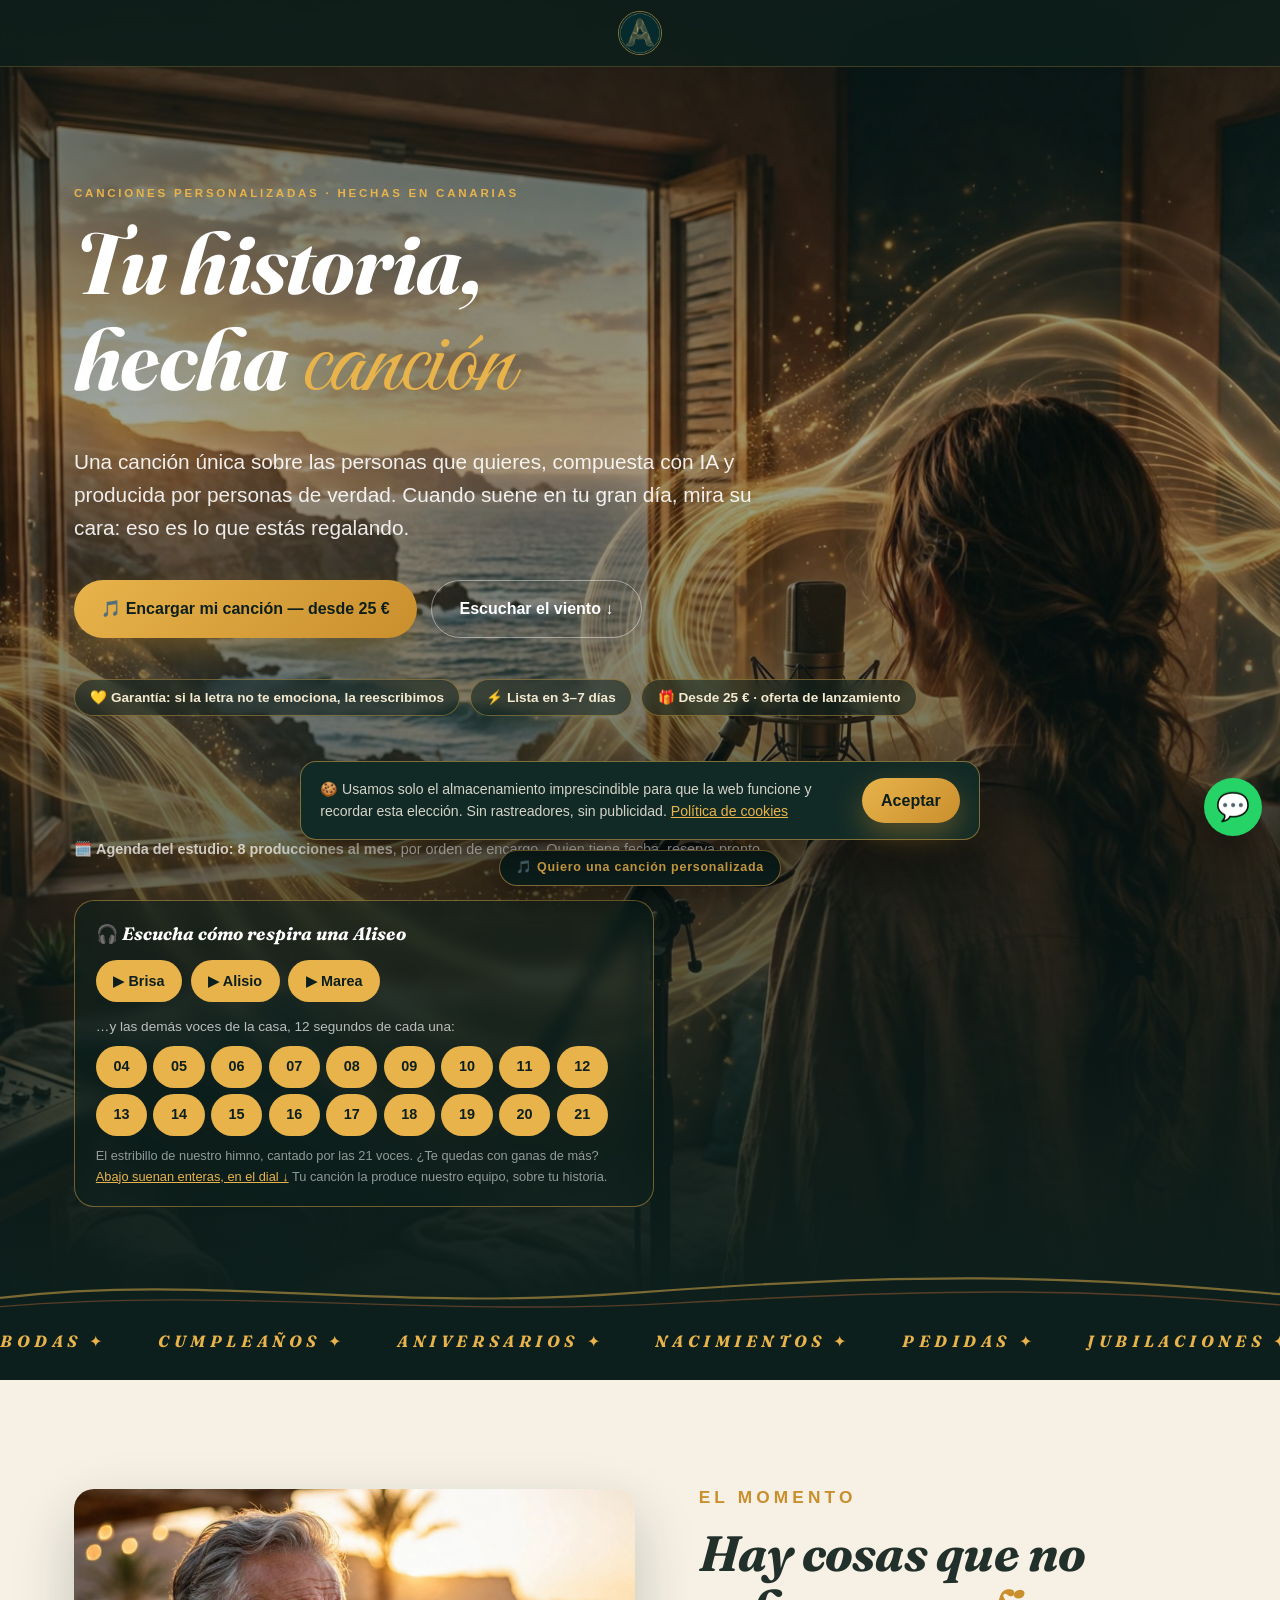
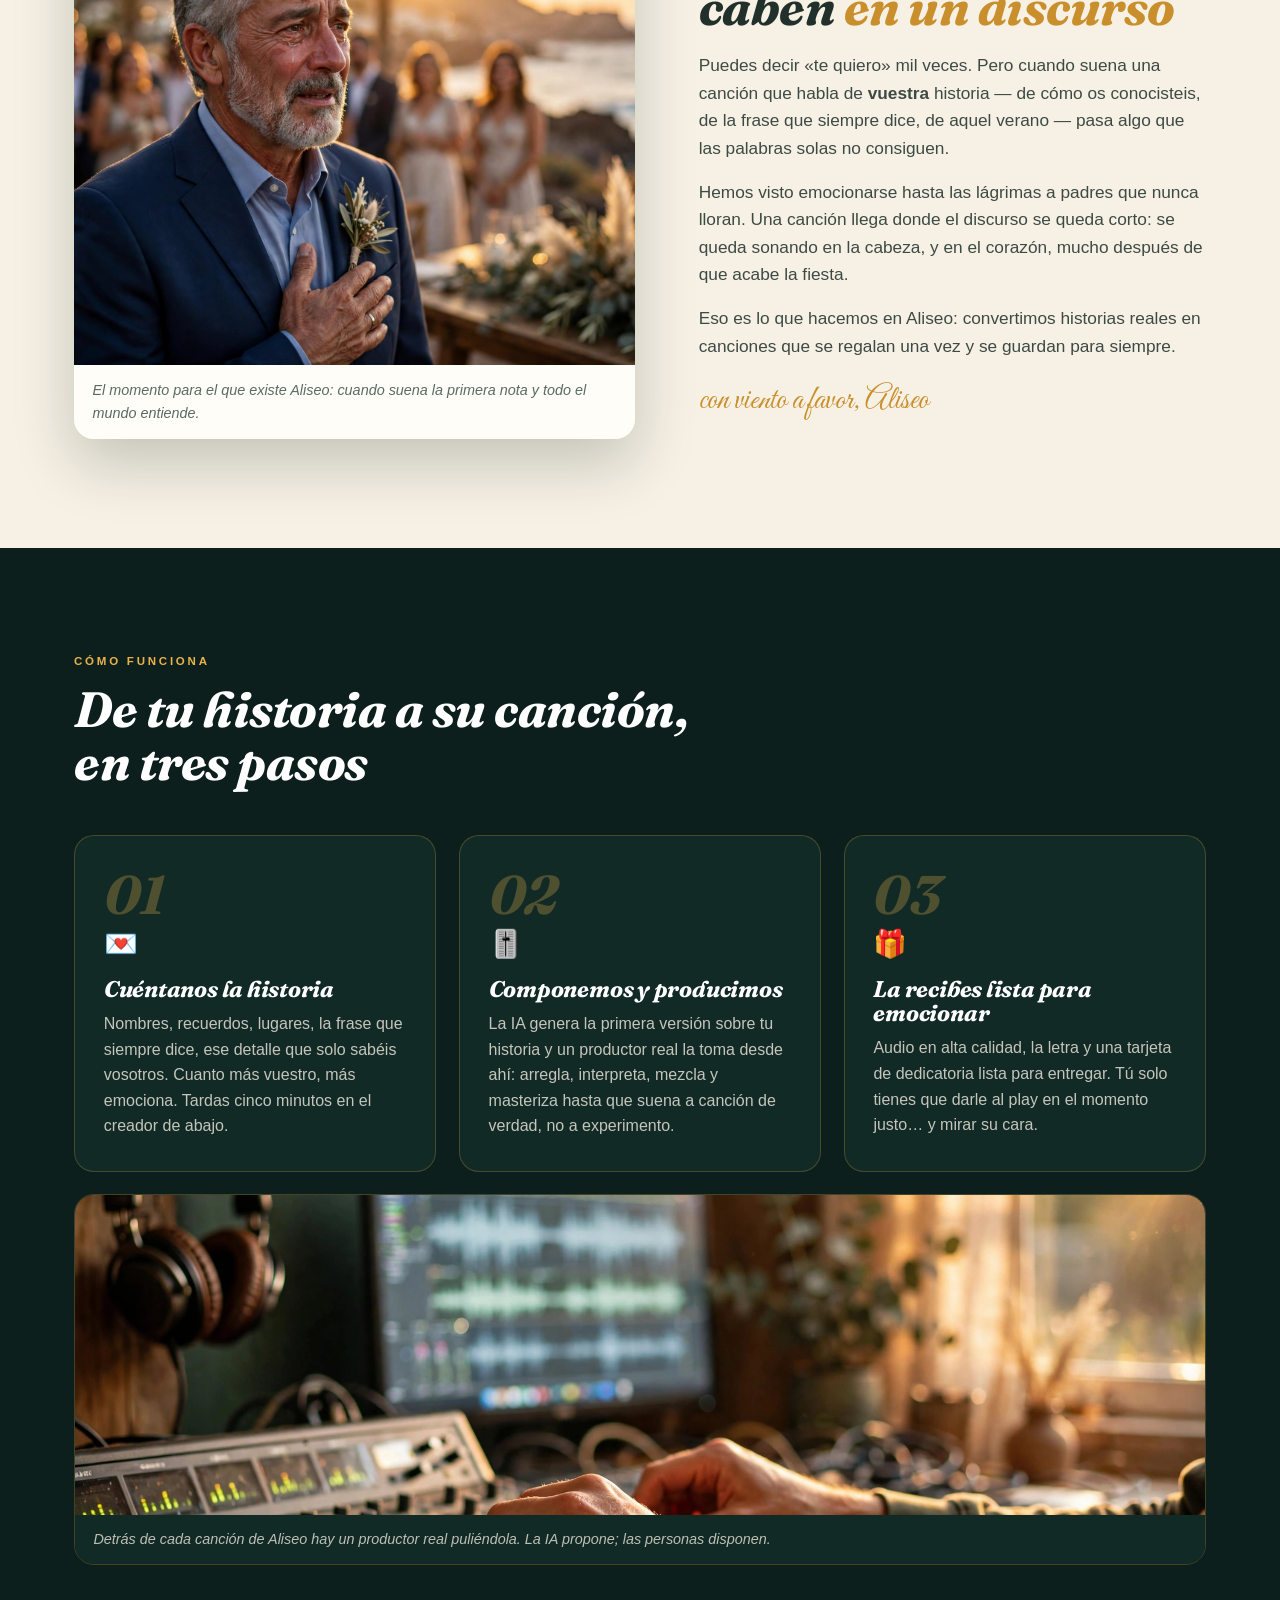
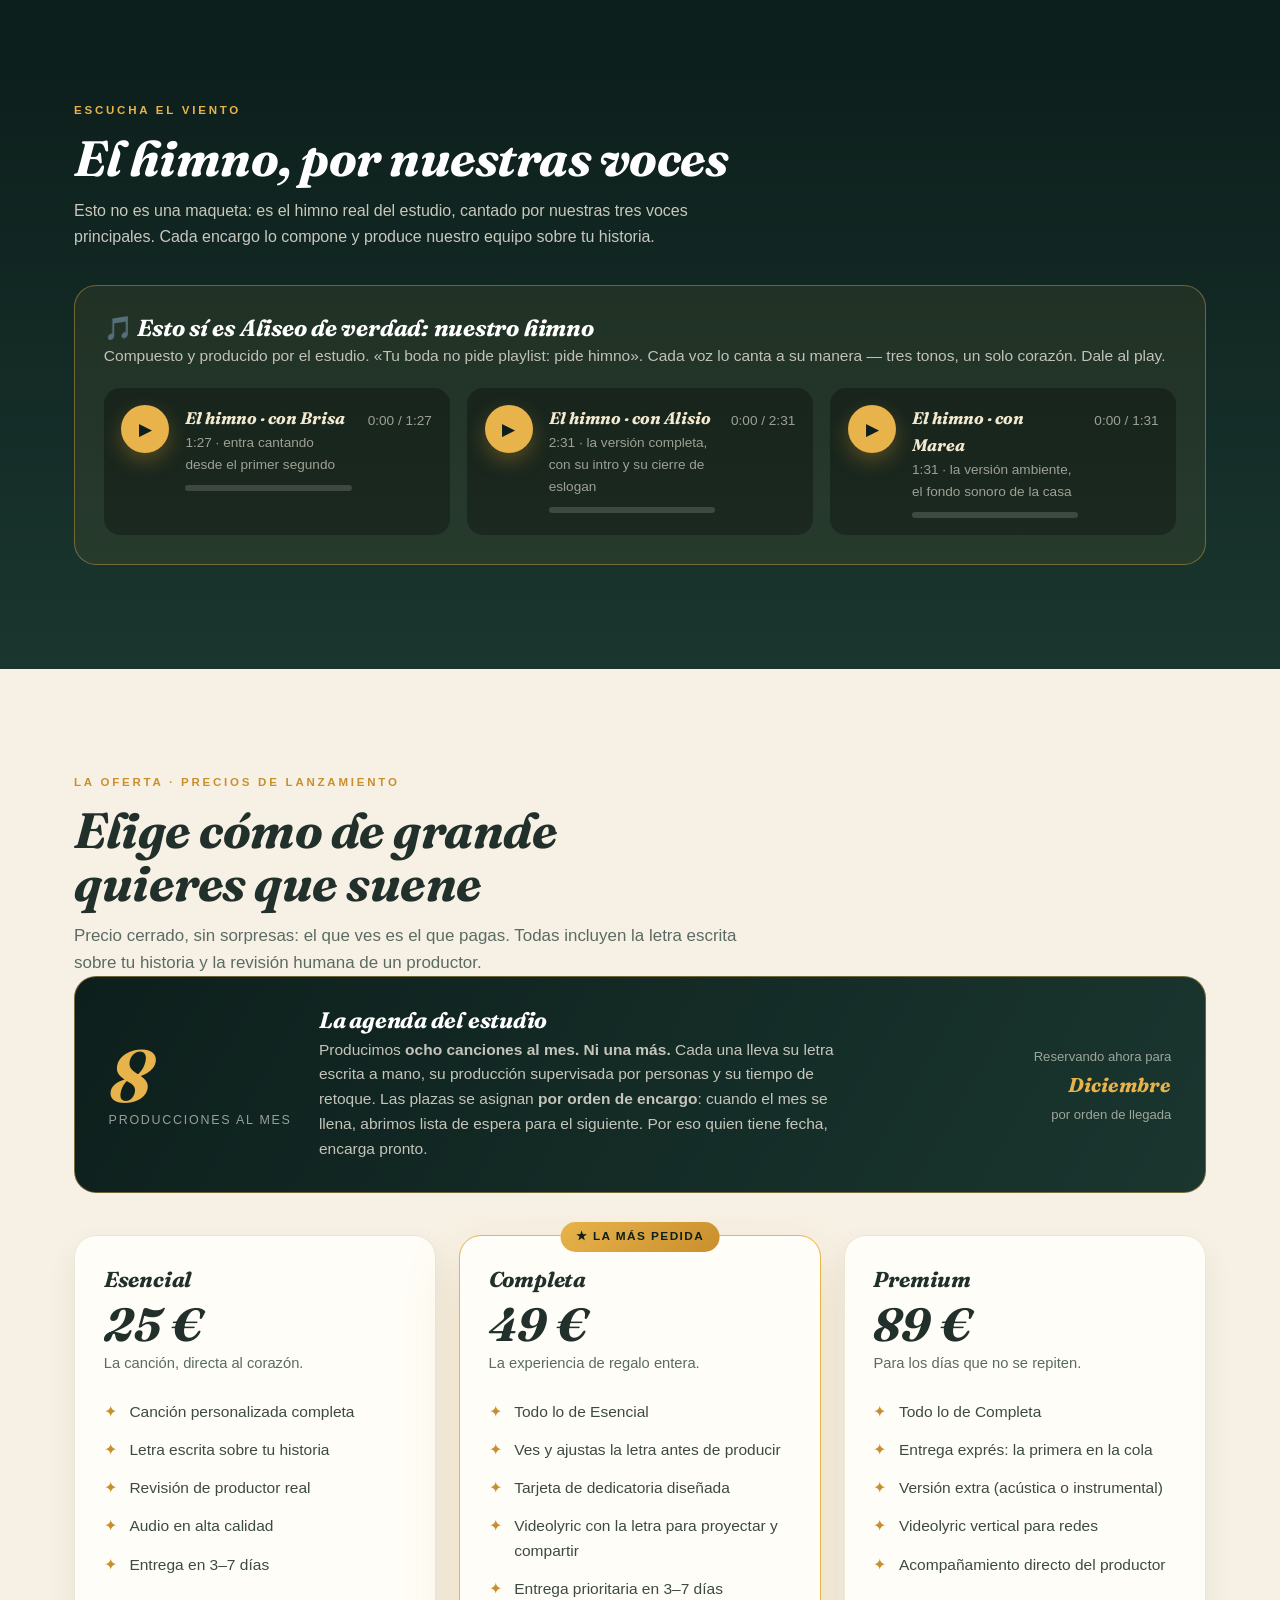
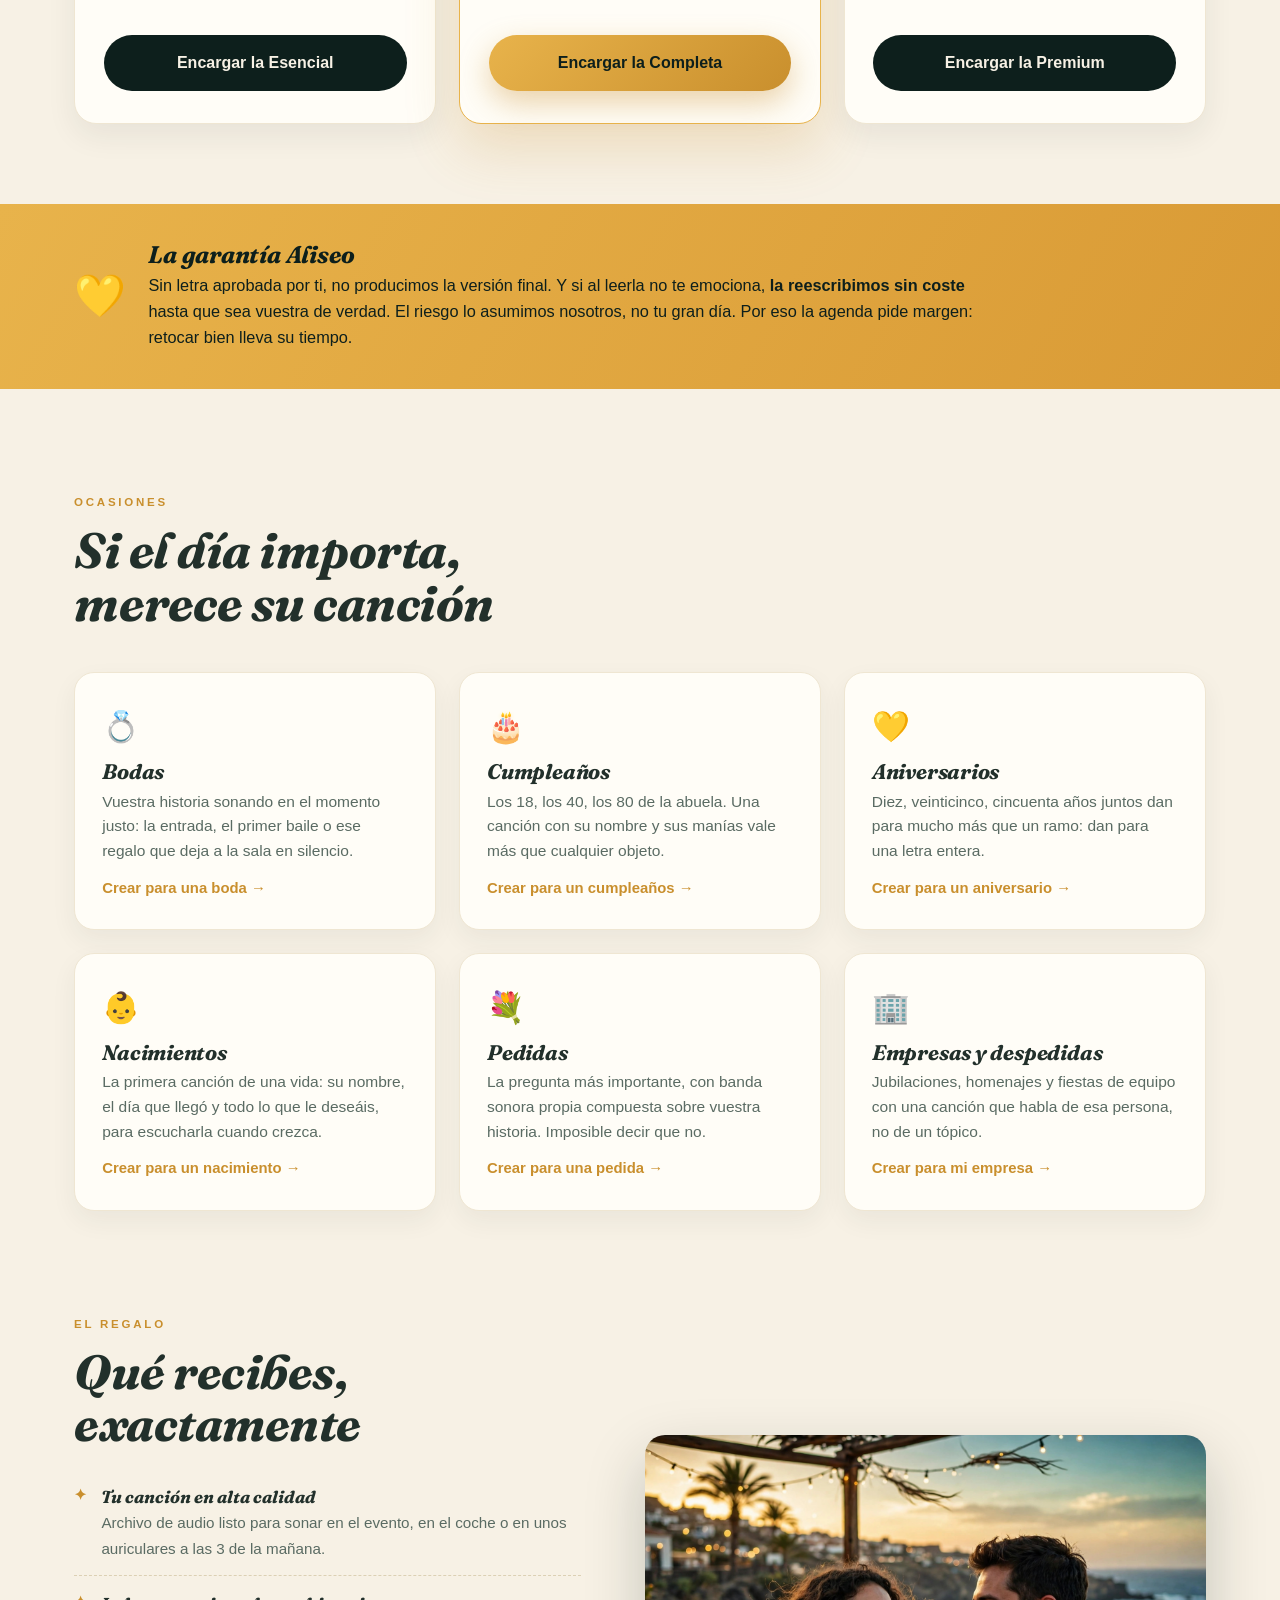
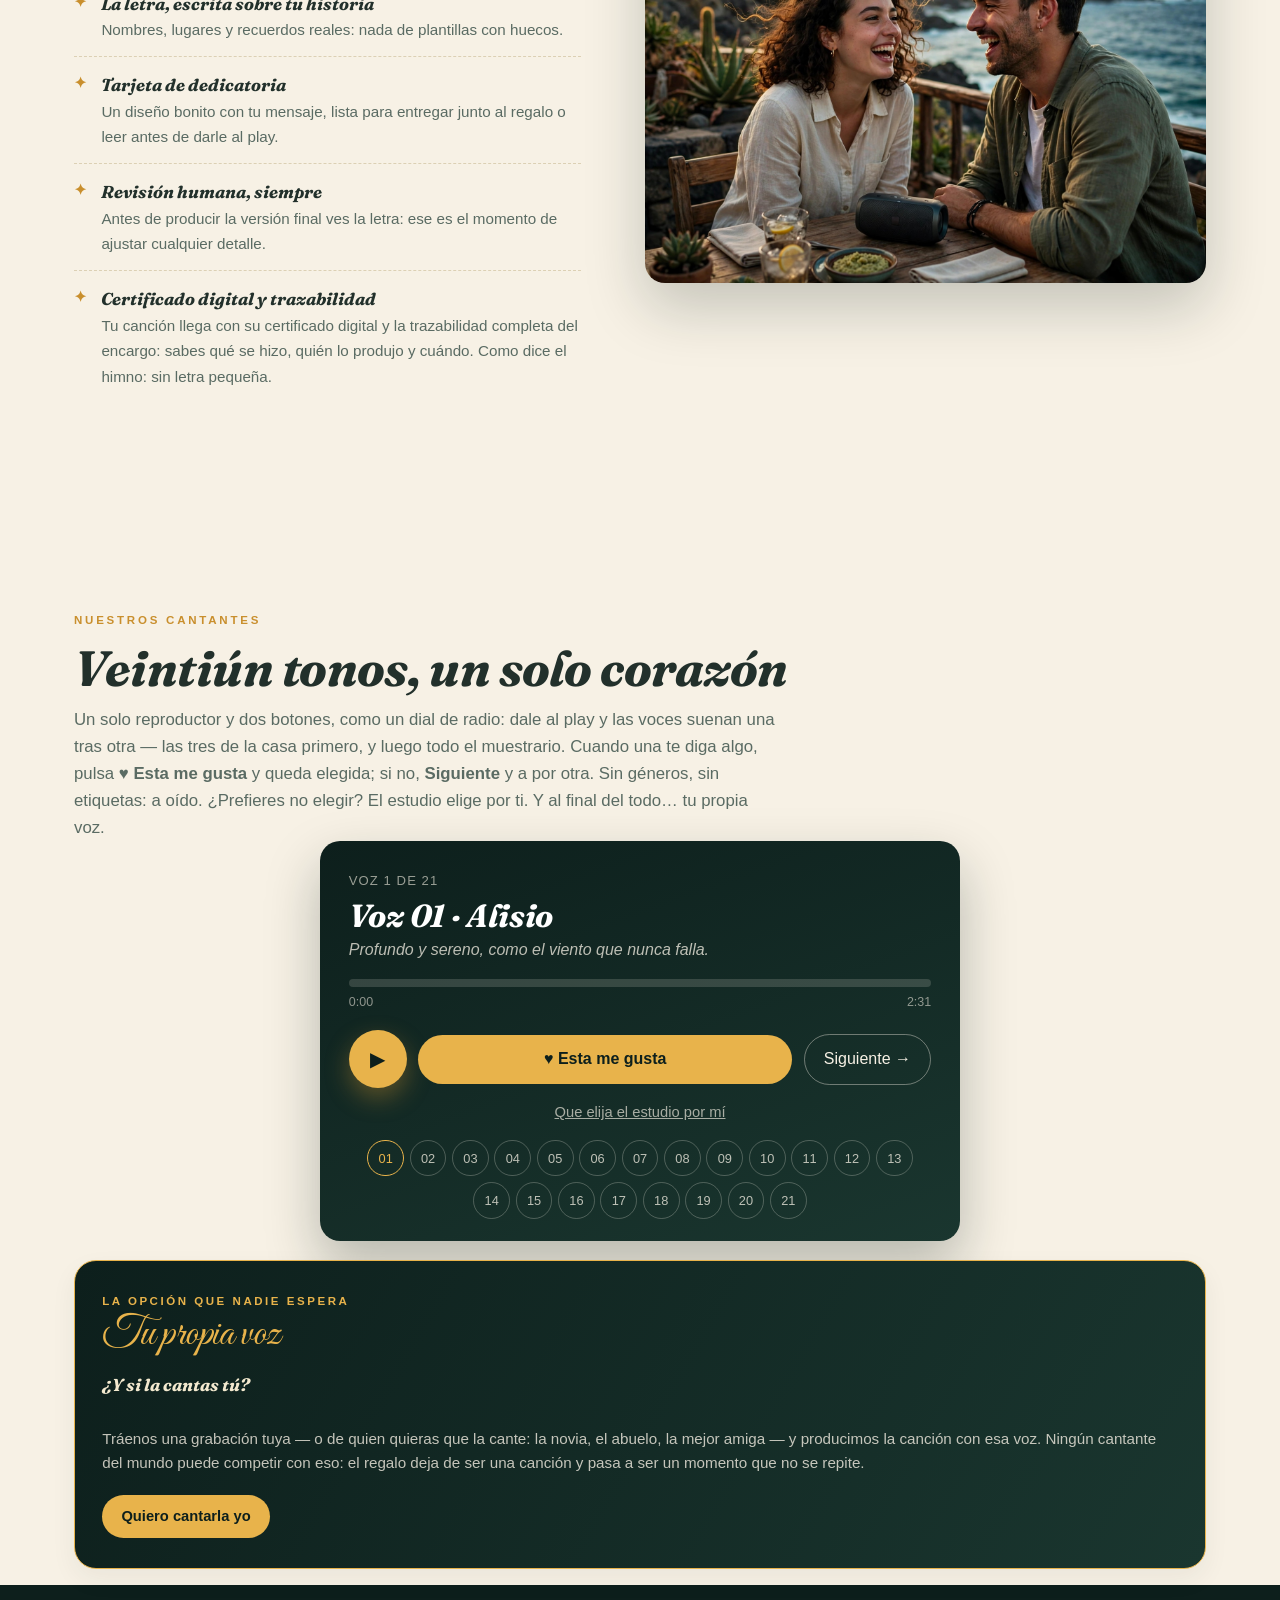
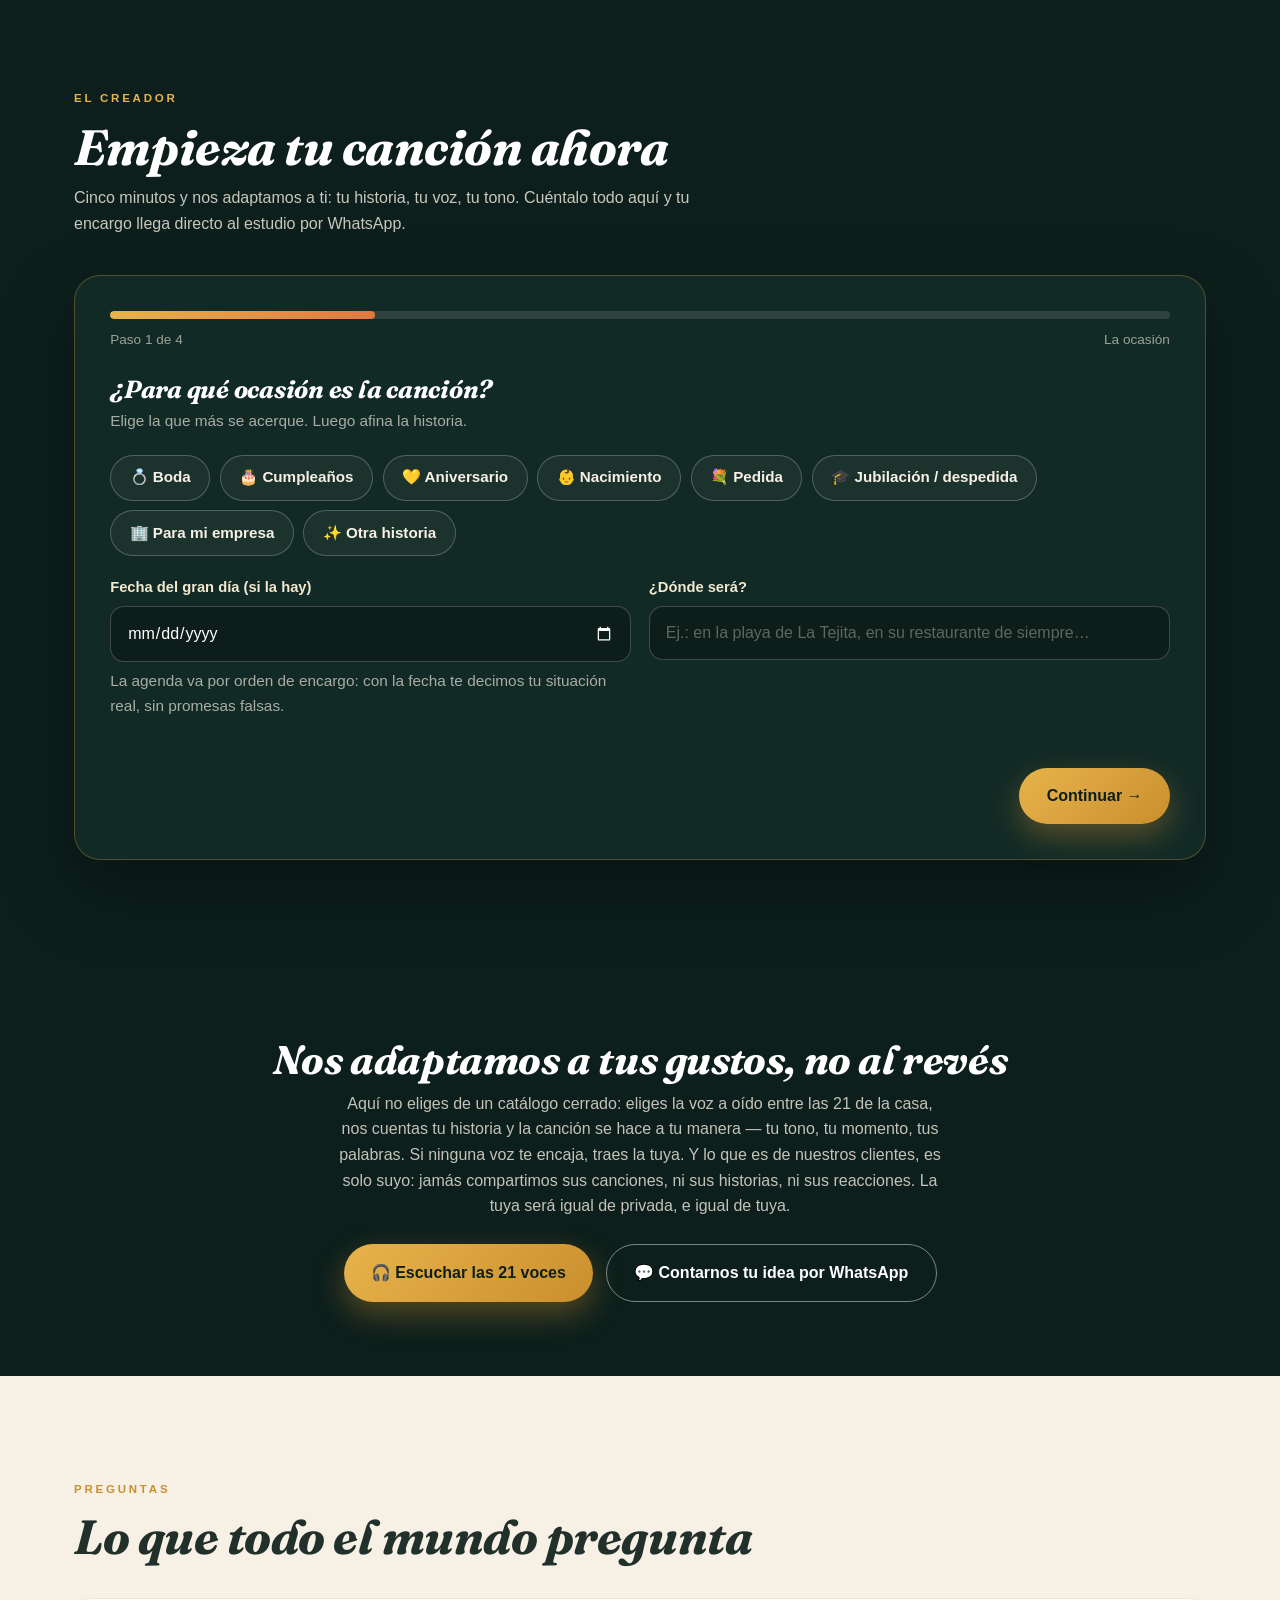
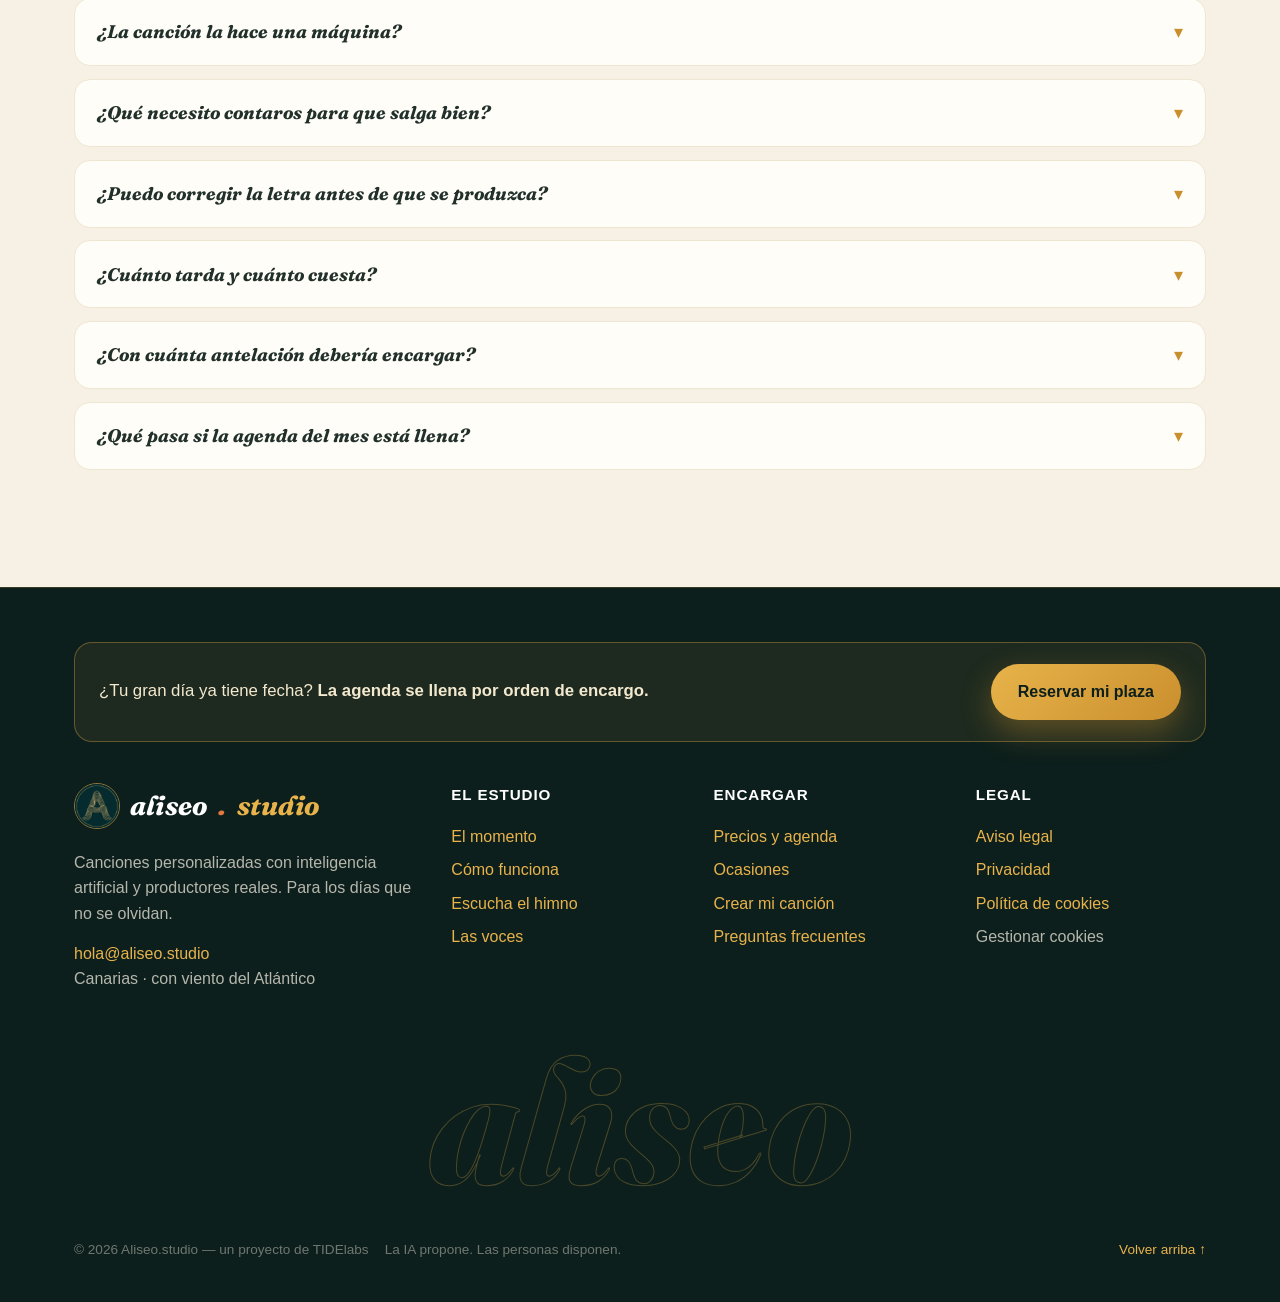
==== commit d1d13d73: "Hero con los estribillos de las 21 voces, creador rehecho (máxima info, envío directo por WhatsApp, " ====
--- a/index.html
+++ b/index.html
@@ -22,7 +22,7 @@
 {"@context":"https://schema.org","@graph":[
 {"@type":"Organization","@id":"https://tidelabstech.github.io/Aliseo/#org","name":"Aliseo.studio","url":"https://tidelabstech.github.io/Aliseo/","logo":"https://tidelabstech.github.io/Aliseo/brand/mark-web.jpg","email":"hola@aliseo.studio","description":"Estudio de canciones personalizadas creadas con inteligencia artificial y producidas por personas. Un proyecto de TIDElabs en Canarias.","address":{"@type":"PostalAddress","addressRegion":"Canarias","addressCountry":"ES"}},
 {"@type":"WebSite","@id":"https://tidelabstech.github.io/Aliseo/#web","url":"https://tidelabstech.github.io/Aliseo/","name":"Aliseo.studio","inLanguage":"es","publisher":{"@id":"https://tidelabstech.github.io/Aliseo/#org"}},
-{"@type":"Service","@id":"https://tidelabstech.github.io/Aliseo/#servicio","name":"Canciones personalizadas por encargo","serviceType":"Composición y producción musical personalizada","provider":{"@id":"https://tidelabstech.github.io/Aliseo/#org"},"areaServed":"ES","description":"Canciones únicas escritas sobre la historia del cliente para bodas, cumpleaños, aniversarios, pedidas y homenajes. Eliges la voz a oído entre las 21 del catálogo, escuchando su preescucha y sin etiquetas; también es posible producir con la voz del propio cliente. Agenda limitada a 8 producciones al mes, asignadas por orden de encargo, con lista de espera.","hasOfferCatalog":{"@type":"OfferCatalog","name":"Niveles de encargo","itemListElement":[
+{"@type":"Service","@id":"https://tidelabstech.github.io/Aliseo/#servicio","name":"Canciones personalizadas por encargo","serviceType":"Composición y producción musical personalizada","provider":{"@id":"https://tidelabstech.github.io/Aliseo/#org"},"areaServed":"ES","description":"Canciones únicas escritas sobre la historia del cliente para bodas, cumpleaños, aniversarios, pedidas y homenajes. Eliges la voz a oído entre las 21 del catálogo, escuchando su canción y sin etiquetas; también es posible producir con la voz del propio cliente. Agenda limitada a 8 producciones al mes, asignadas por orden de encargo, con lista de espera.","hasOfferCatalog":{"@type":"OfferCatalog","name":"Niveles de encargo","itemListElement":[
 {"@type":"Offer","name":"Esencial","price":"25","priceCurrency":"EUR","description":"La canción, directa al corazón: canción personalizada completa, letra escrita sobre tu historia y revisión de productor real."},
 {"@type":"Offer","name":"Completa","price":"49","priceCurrency":"EUR","description":"La experiencia de regalo entera: todo lo de Esencial, ver y ajustar la letra antes de producir y tarjeta de dedicatoria diseñada."},
 {"@type":"Offer","name":"Premium","price":"89","priceCurrency":"EUR","description":"Para los días que no se repiten: todo lo de Completa, prioridad en la agenda y versión extra (acústica o instrumental)."}]}},
@@ -240,6 +240,7 @@
 .dial-strip button{width:2.3rem;height:2.3rem;border-radius:50%;border:1px solid rgba(247,241,229,.25);background:transparent;color:rgba(247,241,229,.75);cursor:pointer;font-size:.8rem}
 .dial-strip button.on{border-color:var(--gold);color:var(--gold)}
 .dial-strip button.sel{background:var(--gold);color:var(--night);border-color:var(--gold);font-weight:700}
+.wz-aviso{background:rgba(224,120,64,.16);border:1px solid rgba(224,120,64,.55);color:#F5C9A8;border-radius:12px;padding:.75rem 1rem;margin-top:1.1rem;font-size:.95rem}
 .vozbox{background:rgba(13,31,28,.05);border:1px solid rgba(13,31,28,.14);border-radius:12px;padding:.8rem 1rem;margin-bottom:.9rem}
 .vgrid{display:grid;grid-template-columns:repeat(auto-fill,minmax(240px,1fr));gap:1rem;margin-top:1.2rem}
 .vmini h3{font-size:1.25rem;margin:.1rem 0 .5rem}
@@ -318,6 +319,10 @@
 .hp-row{display:flex;gap:.55rem;flex-wrap:wrap;margin-top:.75rem}
 .hp-row .playbtn{padding:.58rem 1.1rem;font-size:.9rem}
 .hp-note{font-size:.8rem;color:rgba(255,255,255,.55);margin-top:.65rem}
+.hp-mas{font-size:.85rem;color:rgba(255,255,255,.7);margin-top:.9rem}
+.hp-row2{gap:.4rem;margin-top:.5rem}
+.hp-mini{padding:.42rem .6rem;font-size:.8rem;min-width:2.6rem;border-radius:99px}
+.hp-note a{color:var(--gold);text-decoration:underline}
 .oferta{background:var(--cream);padding:6.5rem 0 5rem}
 .oferta .kicker{color:var(--gold2)}
 .oferta h2{font-size:clamp(2rem,4.4vw,3.1rem);margin:.8rem 0 .7rem}
@@ -424,7 +429,46 @@
       <audio class="hp-audio" preload="metadata" src="demos/corto-1.mp3"></audio>
       <audio class="hp-audio" preload="metadata" src="demos/corto-2.mp3"></audio>
       <audio class="hp-audio" preload="metadata" src="demos/corto-3.mp3"></audio>
-      <p class="hp-note">El estribillo de nuestro himno, cantado por nuestras tres voces — así suena la casa. Tu canción la produce nuestro equipo, sobre tu historia.</p>
+      <audio class="hp-audio" preload="metadata" src="voces/voz-04-corto.mp3"></audio>
+      <audio class="hp-audio" preload="metadata" src="voces/voz-05-corto.mp3"></audio>
+      <audio class="hp-audio" preload="metadata" src="voces/voz-06-corto.mp3"></audio>
+      <audio class="hp-audio" preload="metadata" src="voces/voz-07-corto.mp3"></audio>
+      <audio class="hp-audio" preload="metadata" src="voces/voz-08-corto.mp3"></audio>
+      <audio class="hp-audio" preload="metadata" src="voces/voz-09-corto.mp3"></audio>
+      <audio class="hp-audio" preload="metadata" src="voces/voz-10-corto.mp3"></audio>
+      <audio class="hp-audio" preload="metadata" src="voces/voz-11-corto.mp3"></audio>
+      <audio class="hp-audio" preload="metadata" src="voces/voz-12-corto.mp3"></audio>
+      <audio class="hp-audio" preload="metadata" src="voces/voz-13-corto.mp3"></audio>
+      <audio class="hp-audio" preload="metadata" src="voces/voz-14-corto.mp3"></audio>
+      <audio class="hp-audio" preload="metadata" src="voces/voz-15-corto.mp3"></audio>
+      <audio class="hp-audio" preload="metadata" src="voces/voz-16-corto.mp3"></audio>
+      <audio class="hp-audio" preload="metadata" src="voces/voz-17-corto.mp3"></audio>
+      <audio class="hp-audio" preload="metadata" src="voces/voz-18-corto.mp3"></audio>
+      <audio class="hp-audio" preload="metadata" src="voces/voz-19-corto.mp3"></audio>
+      <audio class="hp-audio" preload="metadata" src="voces/voz-20-corto.mp3"></audio>
+      <audio class="hp-audio" preload="metadata" src="voces/voz-21-corto.mp3"></audio>
+      <p class="hp-mas">…y las demás voces de la casa, 12 segundos de cada una:</p>
+      <div class="hp-row hp-row2">
+        <button class="playbtn hp-play hp-mini" data-hp="3" type="button" aria-label="Escuchar el estribillo de la voz 04">04</button>
+        <button class="playbtn hp-play hp-mini" data-hp="4" type="button" aria-label="Escuchar el estribillo de la voz 05">05</button>
+        <button class="playbtn hp-play hp-mini" data-hp="5" type="button" aria-label="Escuchar el estribillo de la voz 06">06</button>
+        <button class="playbtn hp-play hp-mini" data-hp="6" type="button" aria-label="Escuchar el estribillo de la voz 07">07</button>
+        <button class="playbtn hp-play hp-mini" data-hp="7" type="button" aria-label="Escuchar el estribillo de la voz 08">08</button>
+        <button class="playbtn hp-play hp-mini" data-hp="8" type="button" aria-label="Escuchar el estribillo de la voz 09">09</button>
+        <button class="playbtn hp-play hp-mini" data-hp="9" type="button" aria-label="Escuchar el estribillo de la voz 10">10</button>
+        <button class="playbtn hp-play hp-mini" data-hp="10" type="button" aria-label="Escuchar el estribillo de la voz 11">11</button>
+        <button class="playbtn hp-play hp-mini" data-hp="11" type="button" aria-label="Escuchar el estribillo de la voz 12">12</button>
+        <button class="playbtn hp-play hp-mini" data-hp="12" type="button" aria-label="Escuchar el estribillo de la voz 13">13</button>
+        <button class="playbtn hp-play hp-mini" data-hp="13" type="button" aria-label="Escuchar el estribillo de la voz 14">14</button>
+        <button class="playbtn hp-play hp-mini" data-hp="14" type="button" aria-label="Escuchar el estribillo de la voz 15">15</button>
+        <button class="playbtn hp-play hp-mini" data-hp="15" type="button" aria-label="Escuchar el estribillo de la voz 16">16</button>
+        <button class="playbtn hp-play hp-mini" data-hp="16" type="button" aria-label="Escuchar el estribillo de la voz 17">17</button>
+        <button class="playbtn hp-play hp-mini" data-hp="17" type="button" aria-label="Escuchar el estribillo de la voz 18">18</button>
+        <button class="playbtn hp-play hp-mini" data-hp="18" type="button" aria-label="Escuchar el estribillo de la voz 19">19</button>
+        <button class="playbtn hp-play hp-mini" data-hp="19" type="button" aria-label="Escuchar el estribillo de la voz 20">20</button>
+        <button class="playbtn hp-play hp-mini" data-hp="20" type="button" aria-label="Escuchar el estribillo de la voz 21">21</button>
+      </div>
+      <p class="hp-note">El estribillo de nuestro himno, cantado por las 21 voces. ¿Te quedas con ganas de más? <a href="#cantantes">Abajo suenan enteras, en el dial ↓</a> Tu canción la produce nuestro equipo, sobre tu historia.</p>
     </div>
   </div>
   <svg class="windline" viewBox="0 0 1440 60" preserveAspectRatio="none" aria-hidden="true"><path d="M0 38 C 240 10, 420 55, 720 32 S 1200 12, 1440 34" stroke="#E8B34B" stroke-width="2.5" fill="none"/><path d="M0 48 C 260 26, 480 60, 760 44 S 1220 26, 1440 46" stroke="#E07840" stroke-width="1.6" fill="none" opacity=".7"/></svg>
@@ -641,7 +685,7 @@
   <div class="wrap">
     <p class="kicker rv">El creador</p>
     <h2 class="rv">Empieza tu canción ahora</h2>
-    <p class="lead rv">Cinco minutos: cuenta tu historia, elige cantante y nivel, y encarga. Tu canción entra en el estudio hoy mismo.</p>
+    <p class="lead rv">Cinco minutos y nos adaptamos a ti: tu historia, tu voz, tu tono. Cuéntalo todo aquí y tu encargo llega directo al estudio por WhatsApp.</p>
     <div class="wizard rv">
       <div class="progress"><i id="wzBar"></i></div>
       <div class="stepmeta"><span id="wzStepLabel">Paso 1 de 4</span><span id="wzStepName">La ocasión</span></div>
@@ -659,22 +703,41 @@
           <button class="chip" type="button">🏢 Para mi empresa</button>
           <button class="chip" type="button">✨ Otra historia</button>
         </div>
+        <div class="grid2" style="margin-top:1.2rem">
+          <div class="field"><label for="fFecha">Fecha del gran día (si la hay)</label><input id="fFecha" type="date"><p class="hint" style="margin:.45rem 0 0">La agenda va por orden de encargo: con la fecha te decimos tu situación real, sin promesas falsas.</p></div>
+          <div class="field"><label for="fLugar">¿Dónde será?</label><input id="fLugar" type="text" placeholder="Ej.: en la playa de La Tejita, en su restaurante de siempre…" autocomplete="off"></div>
+        </div>
       </div>
 
       <div class="wstep" data-step="2">
         <h3>¿Quién la recibe y quién la regala?</h3>
-        <p class="hint">Los nombres aparecerán en la letra tal como los escribas.</p>
+        <p class="hint">Los nombres aparecerán en la letra tal como los escribas. Y necesitamos tu contacto: es donde te confirmamos el encargo y te enviamos tu canción.</p>
         <div class="grid2">
-          <div class="field"><label for="fPara">La canción es para…</label><input id="fPara" type="text" placeholder="Ej.: Marta y Jorge" autocomplete="off"></div>
-          <div class="field"><label for="fDe">La regala…</label><input id="fDe" type="text" placeholder="Ej.: su hermana Lucía" autocomplete="off"></div>
+          <div class="field"><label for="fPara">La canción es para… *</label><input id="fPara" type="text" placeholder="Ej.: Marta y Jorge" autocomplete="off"></div>
+          <div class="field"><label for="fRelacion">¿Quién es para ti?</label><input id="fRelacion" type="text" placeholder="Ej.: mi hermana, mi mejor amiga, mi padre…" autocomplete="off"></div>
         </div>
-        <div class="field"><label for="fFecha">Fecha del gran día (si la hay)</label><input id="fFecha" type="date"><p class="hint" style="margin:.45rem 0 0">La agenda va por orden de encargo: con la fecha te decimos tu situación real, sin promesas falsas.</p></div>
+        <div class="grid2">
+          <div class="field"><label for="fDe">La regala… *</label><input id="fDe" type="text" placeholder="Ej.: su hermana Lucía" autocomplete="off"></div>
+          <div class="field"><label for="fContacto">Tu WhatsApp o tu email *</label><input id="fContacto" type="text" placeholder="Ej.: 600 123 456" autocomplete="off"></div>
+        </div>
       </div>
 
       <div class="wstep" data-step="3">
         <h3>Cuéntanos la historia</h3>
-        <p class="hint">Este es el corazón de la canción: cómo se conocieron, los lugares, la frase que siempre dice, ese recuerdo que hay que mencionar sí o sí.</p>
-        <div class="field"><label for="fHistoria">Vuestra historia</label><textarea id="fHistoria" placeholder="Ej.: Se conocieron en una guagua a Las Palmas en 2019. Él siempre dice «sin prisa, pero sin pausa». Cada verano vuelven al mismo chiringuito de…"></textarea></div>
+        <p class="hint">Este es el corazón de la canción: cómo se conocieron, los lugares, la frase que siempre dice, ese recuerdo que hay que mencionar sí o sí. Cuanto más nos des, más vuestra será.</p>
+        <div class="field"><label for="fHistoria">Vuestra historia *</label><textarea id="fHistoria" placeholder="Ej.: Se conocieron en una guagua a Las Palmas en 2019. Cada verano vuelven al mismo chiringuito de…"></textarea></div>
+        <div class="grid2" style="margin-top:1.1rem">
+          <div class="field"><label for="fFrase">Su frase de siempre</label><input id="fFrase" type="text" placeholder="Ej.: «sin prisa, pero sin pausa»" autocomplete="off"></div>
+          <div class="field"><label for="fMomento">El momento que no puede faltar</label><input id="fMomento" type="text" placeholder="Ej.: la noche del apagón en el puerto" autocomplete="off"></div>
+        </div>
+        <div class="field" style="margin-top:1.1rem"><label>¿Qué quieres que sienta al escucharla?</label>
+          <div class="chips" id="chSentir">
+            <button class="chip" type="button">💧 Que emocione</button>
+            <button class="chip" type="button">😂 Que haga reír</button>
+            <button class="chip" type="button">🥹 Lágrimas de felicidad</button>
+            <button class="chip" type="button">🎉 Que sea una fiesta</button>
+          </div>
+        </div>
         <div class="field" style="margin-top:1.1rem"><label>¿Quién la canta?</label>
           <div class="vozbox">Tu voz: <b id="wzVozTxt">aún sin elegir</b> · <a href="#cantantes">escuchar el dial ↑</a></div>
           <div class="chips" id="chCantante">
@@ -682,11 +745,12 @@
             <button class="chip" type="button" data-voz="Que elija el estudio">Que elija el estudio</button>
           </div>
           <p class="hint" style="margin-top:.6rem">La voz se elige arriba, en el dial: cada voz suena entera, y tú cortas cuando lo tengas claro — esta me gusta, o siguiente.</p>
+        </div>
       </div>
 
       <div class="wstep" data-step="4">
         <h3>Tu encargo, en una tarjeta</h3>
-        <p class="hint">Elige el nivel, revisa el resumen y encarga. Así de simple.</p>
+        <p class="hint">Elige el nivel, revisa el resumen y envíalo: se abre WhatsApp con todo ya escrito. Así de simple.</p>
         <div class="field"><label>Tu nivel</label>
           <div class="chips" id="chTier">
             <button class="chip" type="button" data-price="25">Esencial · 25 €</button>
@@ -694,35 +758,19 @@
             <button class="chip" type="button" data-price="89">Premium · 89 €</button>
           </div>
         </div>
-        <div class="urgency" id="wzUrgency">🗓️ Agenda limitada: 8 producciones al mes, por orden de encargo. Cuéntanos la fecha en el paso 2 y te decimos tu situación exacta.</div>
+        <div class="urgency" id="wzUrgency">🗓️ Agenda limitada: 8 producciones al mes, por orden de encargo. Cuéntanos la fecha en el paso 1 y te decimos tu situación exacta.</div>
         <div class="resumen" id="wzResumen"></div>
-        <div class="paybox" id="wzPay">
-          <h4>💳 Reserva tu plaza</h4>
-          <div class="grid2">
-            <div class="field"><label for="pNum">Número de tarjeta</label><input id="pNum" inputmode="numeric" placeholder="1234 5678 9012 3456" autocomplete="off"></div>
-            <div class="field"><label for="pNom">Nombre en la tarjeta</label><input id="pNom" placeholder="Tu nombre" autocomplete="off"></div>
+        <div class="sendrow" style="flex-direction:column;align-items:stretch">
+          <a class="btn btn-gold" id="wzWa" href="#" target="_blank" rel="noopener" style="width:100%;justify-content:center">💬 Enviar mi encargo por WhatsApp</a>
+          <div style="display:flex;gap:.7rem;flex-wrap:wrap">
+            <a class="btn btn-ghost" id="wzMail" href="#">✉️ Prefiero enviarlo por email</a>
+            <button class="btn btn-ghost" id="wzCopy" type="button">📋 Copiar mi encargo</button>
           </div>
-          <div class="grid2">
-            <div class="field"><label for="pExp">Caducidad</label><input id="pExp" placeholder="MM/AA" autocomplete="off"></div>
-            <div class="field"><label for="pCvc">CVC</label><input id="pCvc" inputmode="numeric" placeholder="123" autocomplete="off"></div>
-          </div>
-          <div class="total-line"><span>Total a pagar hoy</span><span class="t" id="wzTotal">49 €</span></div>
-          <button class="btn btn-gold" id="wzPayBtn" type="button" style="width:100%;justify-content:center;margin-top:1rem">🔒 Reservar mi plaza · 49 €</button>
-          <p class="nota">Pago de demostración del prototipo — en producción este botón abre el pago seguro de Stripe. Garantía Aliseo: si la letra no te emociona, la reescribimos sin coste.</p>
         </div>
-        <div class="sendrow">
-          <a class="btn btn-ghost" id="wzWa" href="#" target="_blank" rel="noopener">💬 Enviar por WhatsApp</a>
-          <a class="btn btn-ghost" id="wzMail" href="#">✉️ Prefiero enviarlo por email</a>
-          <button class="btn btn-ghost" id="wzCopy" type="button">📋 Copiar mi encargo</button>
-        </div>
+        <p class="nota">Al enviarlo se abre WhatsApp con tu encargo completo ya escrito: solo tienes que darle a enviar. El estudio te confirma la agenda y el pago en esa misma conversación. Garantía Aliseo: si la letra no te emociona, la reescribimos sin coste. Y tu historia es solo tuya: jamás compartimos las canciones de nuestros clientes.</p>
       </div>
 
-      <div class="wz-done" id="wzDone" style="display:none">
-        <div class="big">🎉</div>
-        <h3>¡Encargo recibido!</h3>
-        <p class="code" id="wzCode">ALISEO-0000</p>
-        <p style="color:rgba(247,241,229,.8);max-width:30em;margin:.8rem auto 0">Tu historia ya está en el estudio. El siguiente paso es nuestro: te escribimos con la letra de tu canción para que la apruebes antes de producir la versión final.</p>
-      </div>
+      <p class="wz-aviso" id="wzAviso" style="display:none"></p>
 
       <div class="wnav">
         <button class="btn-back" id="wzBack" type="button" style="visibility:hidden">← Atrás</button>
@@ -735,11 +783,11 @@
 
 <section class="captacion">
   <div class="wrap rv">
-    <h2>¿Quieres oír canciones reales antes de decidir?</h2>
-    <p>Te mandamos ejemplos de canciones ya entregadas — con su historia y la reacción de quien la recibió — y juzgas tú mismo si esto emociona o no.</p>
+    <h2>Nos adaptamos a tus gustos, no al revés</h2>
+    <p>Aquí no eliges de un catálogo cerrado: eliges la voz a oído entre las 21 de la casa, nos cuentas tu historia y la canción se hace a tu manera — tu tono, tu momento, tus palabras. Si ninguna voz te encaja, traes la tuya. Y lo que es de nuestros clientes, es solo suyo: jamás compartimos sus canciones, ni sus historias, ni sus reacciones. La tuya será igual de privada, e igual de tuya.</p>
     <div class="row">
-      <a class="btn btn-gold" href="https://wa.me/34000000000?text=Hola%20Aliseo%2C%20m%C3%A1ndame%20los%20ejemplos%20de%20canciones%20%F0%9F%8E%B5" target="_blank" rel="noopener">💬 Pedir los ejemplos por WhatsApp</a>
-      <a class="btn btn-ghost" href="mailto:hola@aliseo.studio?subject=Quiero%20los%20ejemplos%20de%20Aliseo&amp;body=Hola%2C%20quiero%20escuchar%20ejemplos%20de%20canciones%20reales%20antes%20de%20encargar%20la%20m%C3%ADa.">✉️ Pedirlos por email</a>
+      <a class="btn btn-gold" href="#cantantes">🎧 Escuchar las 21 voces</a>
+      <a class="btn btn-ghost" href="https://wa.me/34000000000?text=Hola%20Aliseo%2C%20tengo%20una%20idea%20para%20una%20canci%C3%B3n%20%F0%9F%8E%B5" target="_blank" rel="noopener">💬 Contarnos tu idea por WhatsApp</a>
     </div>
   </div>
 </section>
@@ -839,7 +887,7 @@
     WZ[key] = b.getAttribute("data-voz") || b.textContent.replace(/^[^A-Za-zÀ-ÿ]+/, "").trim();
   });
 }
-chipGroup("chOcasion","ocasion"); chipGroup("chCantante","cantante");
+chipGroup("chOcasion","ocasion"); chipGroup("chCantante","cantante"); chipGroup("chSentir","sentir");
 document.getElementById("chCantante").addEventListener("click", function(){
   var t = document.getElementById("wzVozTxt"); if(t && WZ.cantante) t.textContent = WZ.cantante;
 });
@@ -937,34 +985,59 @@
   if(n === 4) wzResumen();
 }
 function wzTexto(){
-  var para = document.getElementById("fPara").value.trim(),
-      de = document.getElementById("fDe").value.trim(),
-      fecha = document.getElementById("fFecha").value.trim(),
-      hist = document.getElementById("fHistoria").value.trim();
+  function v(id){ return document.getElementById(id).value.trim(); }
+  var fecha = v("fFecha"), fechaTxt = "—";
+  if(fecha){ fechaTxt = new Date(fecha + "T00:00:00").toLocaleDateString("es-ES", { day:"numeric", month:"long", year:"numeric" }); }
   var L = [];
   L.push("🎵 MI ENCARGO DE CANCIÓN — Aliseo.studio");
   L.push("");
   L.push("Ocasión: " + (WZ.ocasion || "—"));
-  L.push("Para: " + (para || "—"));
-  L.push("De parte de: " + (de || "—"));
+  L.push("Fecha del gran día: " + fechaTxt);
+  L.push("Lugar: " + (v("fLugar") || "—"));
+  L.push("");
+  L.push("Para: " + (v("fPara") || "—"));
+  L.push("Relación: " + (v("fRelacion") || "—"));
+  L.push("La regala: " + (v("fDe") || "—"));
+  L.push("Contacto: " + (v("fContacto") || "—"));
+  L.push("");
   L.push("Voz: " + (WZ.cantante || "—"));
+  L.push("Que sienta: " + (WZ.sentir || "—"));
+  L.push("Su frase de siempre: " + (v("fFrase") || "—"));
+  L.push("El momento que no puede faltar: " + (v("fMomento") || "—"));
   L.push("");
   L.push("La historia:");
-  L.push(hist || "(aún por contar)");
+  L.push(v("fHistoria") || "(aún por contar)");
+  L.push("");
+  L.push("Nivel: " + (WZ.tier || "Completa · 49 €"));
   return L.join("\n");
 }
 function wzResumen(){
+  wzUrgenciaTexto();
   var t = wzTexto();
   document.getElementById("wzResumen").textContent = t;
-  var subj = "Mi canción — " + (WZ.ocasion || "encargo") + " · Aliseo.studio";
+  var subj = "Mi canción — " + (WZ.ocasion || "encargo") + " (" + (WZ.tier || "") + ") · Aliseo.studio";
   document.getElementById("wzMail").href = "mailto:hola@aliseo.studio?subject=" + encodeURIComponent(subj) + "&body=" + encodeURIComponent(t);
   document.getElementById("wzWa").href = "https://wa.me/34000000000?text=" + encodeURIComponent(t);
 }
+function wzAvisar(txt, el){
+  var av = document.getElementById("wzAviso");
+  av.textContent = txt; av.style.display = "block";
+  if(el){ el.classList.remove("shake"); void el.offsetWidth; el.classList.add("shake"); if(el.focus) el.focus(); }
+}
 document.getElementById("wzNext").addEventListener("click", function(){
+  document.getElementById("wzAviso").style.display = "none";
+  function v(id){ return document.getElementById(id).value.trim(); }
   if(WZ.step === 1 && !WZ.ocasion){
-    var box = document.getElementById("chOcasion");
-    box.classList.remove("shake"); void box.offsetWidth; box.classList.add("shake");
-    return;
+    wzAvisar("Elige la ocasión para continuar — es el primer dato de tu canción.", document.getElementById("chOcasion")); return;
+  }
+  if(WZ.step === 2){
+    if(!v("fPara")){ wzAvisar("Te falta lo principal: ¿para quién es la canción?", document.getElementById("fPara")); return; }
+    if(!v("fDe")){ wzAvisar("¿Y quién la regala? Tu nombre va en la dedicatoria.", document.getElementById("fDe")); return; }
+    if(!v("fContacto")){ wzAvisar("Sin tu WhatsApp o email no podemos confirmarte el encargo ni enviarte la canción.", document.getElementById("fContacto")); return; }
+  }
+  if(WZ.step === 3){
+    if(!v("fHistoria")){ wzAvisar("La historia es el corazón de la canción: cuéntanosla aunque sea en dos frases.", document.getElementById("fHistoria")); return; }
+    if(!WZ.cantante){ wzAvisar("Te falta la voz: escúchala en el dial de arriba o marca «Que elija el estudio».", document.getElementById("chCantante")); return; }
   }
   if(WZ.step < 4) wzShow(WZ.step + 1);
 });
@@ -976,7 +1049,7 @@
 });
 
 /* ---------- nivel / urgencia / pago ---------- */
-WZ.tier = "Completa \u00b7 49 \u20ac"; WZ.price = 49;
+WZ.tier = "Completa \u00b7 49 \u20ac"; WZ.price = 49; WZ.sentir = "";
 (function(){
   var box = document.getElementById("chTier");
   box.addEventListener("click", function(e){
@@ -984,8 +1057,6 @@
     box.querySelectorAll(".chip").forEach(function(c){ c.classList.remove("sel"); });
     b.classList.add("sel");
     WZ.tier = b.textContent.trim(); WZ.price = +b.getAttribute("data-price");
-    document.getElementById("wzTotal").textContent = WZ.price + " \u20ac";
-    document.getElementById("wzPayBtn").textContent = "\uD83D\uDD12 Reservar mi plaza \u00b7 " + WZ.price + " \u20ac";
     wzResumen();
   });
   document.querySelectorAll("[data-tier]").forEach(function(a){
@@ -995,8 +1066,6 @@
         if(c.textContent.trim() === v){ c.classList.add("sel"); WZ.tier = v; WZ.price = +c.getAttribute("data-price"); }
         else c.classList.remove("sel");
       });
-      document.getElementById("wzTotal").textContent = WZ.price + " \u20ac";
-      document.getElementById("wzPayBtn").textContent = "\uD83D\uDD12 Reservar mi plaza \u00b7 " + WZ.price + " \u20ac";
     });
   });
 })();
@@ -1015,43 +1084,13 @@
   el.textContent = txt;
   return "Gran día: " + fEv + " (en " + dias + " días)";
 }
-var _wzResumen0 = wzResumen;
-wzResumen = function(){
-  _wzResumen0();
-  var urg = wzUrgenciaTexto();
-  var t = wzTexto();
-  document.getElementById("wzResumen").textContent = t + "\n\nNivel: " + WZ.tier + (urg ? "\n" + urg : "");
-  var subj = "Mi canci\u00f3n \u2014 " + (WZ.ocasion || "encargo") + " (" + WZ.tier + ") \u00b7 Aliseo.studio";
-  document.getElementById("wzMail").href = "mailto:hola@aliseo.studio?subject=" + encodeURIComponent(subj) + "&body=" + encodeURIComponent(document.getElementById("wzResumen").textContent);
-};
-document.getElementById("pNum").addEventListener("input", function(){
-  this.value = this.value.replace(/[^0-9]/g, "").slice(0, 16).replace(/(.{4})/g, "$1 ").trim();
-});
-document.getElementById("wzPayBtn").addEventListener("click", function(){
-  var num = document.getElementById("pNum");
-  if(num.value.replace(/\s/g, "").length < 12){
-    num.classList.remove("shake"); void num.offsetWidth; num.classList.add("shake"); num.focus(); return;
-  }
-  var b = this; b.disabled = true; b.textContent = "Procesando pago\u2026";
-  setTimeout(function(){
-    document.querySelectorAll(".wstep").forEach(function(x){ x.classList.remove("on"); });
-    document.querySelector(".wnav").style.display = "none";
-    document.querySelector(".progress").style.display = "none";
-    document.querySelector(".stepmeta").style.display = "none";
-    document.getElementById("wzCode").textContent = "ALISEO-" + Math.floor(1000 + Math.random() * 9000);
-    document.getElementById("wzDone").style.display = "block";
-    document.getElementById("crear").scrollIntoView({ behavior:"smooth", block:"center" });
-  }, 1100);
-});
-
-
 /* (manejador data-cantante: el de arriba, junto a chipGroup) */
 
 /* ---------- cortes del himno en el hero ---------- */
 (function(){
   var audios = Array.prototype.slice.call(document.querySelectorAll(".hp-audio"));
   var btns = Array.prototype.slice.call(document.querySelectorAll(".hp-play"));
-  function label(b, on){ b.textContent = on ? "\u275a\u275a Detener" : b.getAttribute("data-t"); }
+  function label(b, on){ b.textContent = on ? (b.classList.contains("hp-mini") ? "\u275a\u275a" : "\u275a\u275a Detener") : b.getAttribute("data-t"); }
   btns.forEach(function(b){ b.setAttribute("data-t", b.textContent); });
   function stopHp(except){
     audios.forEach(function(a, i){ if(i !== except){ a.pause(); } });
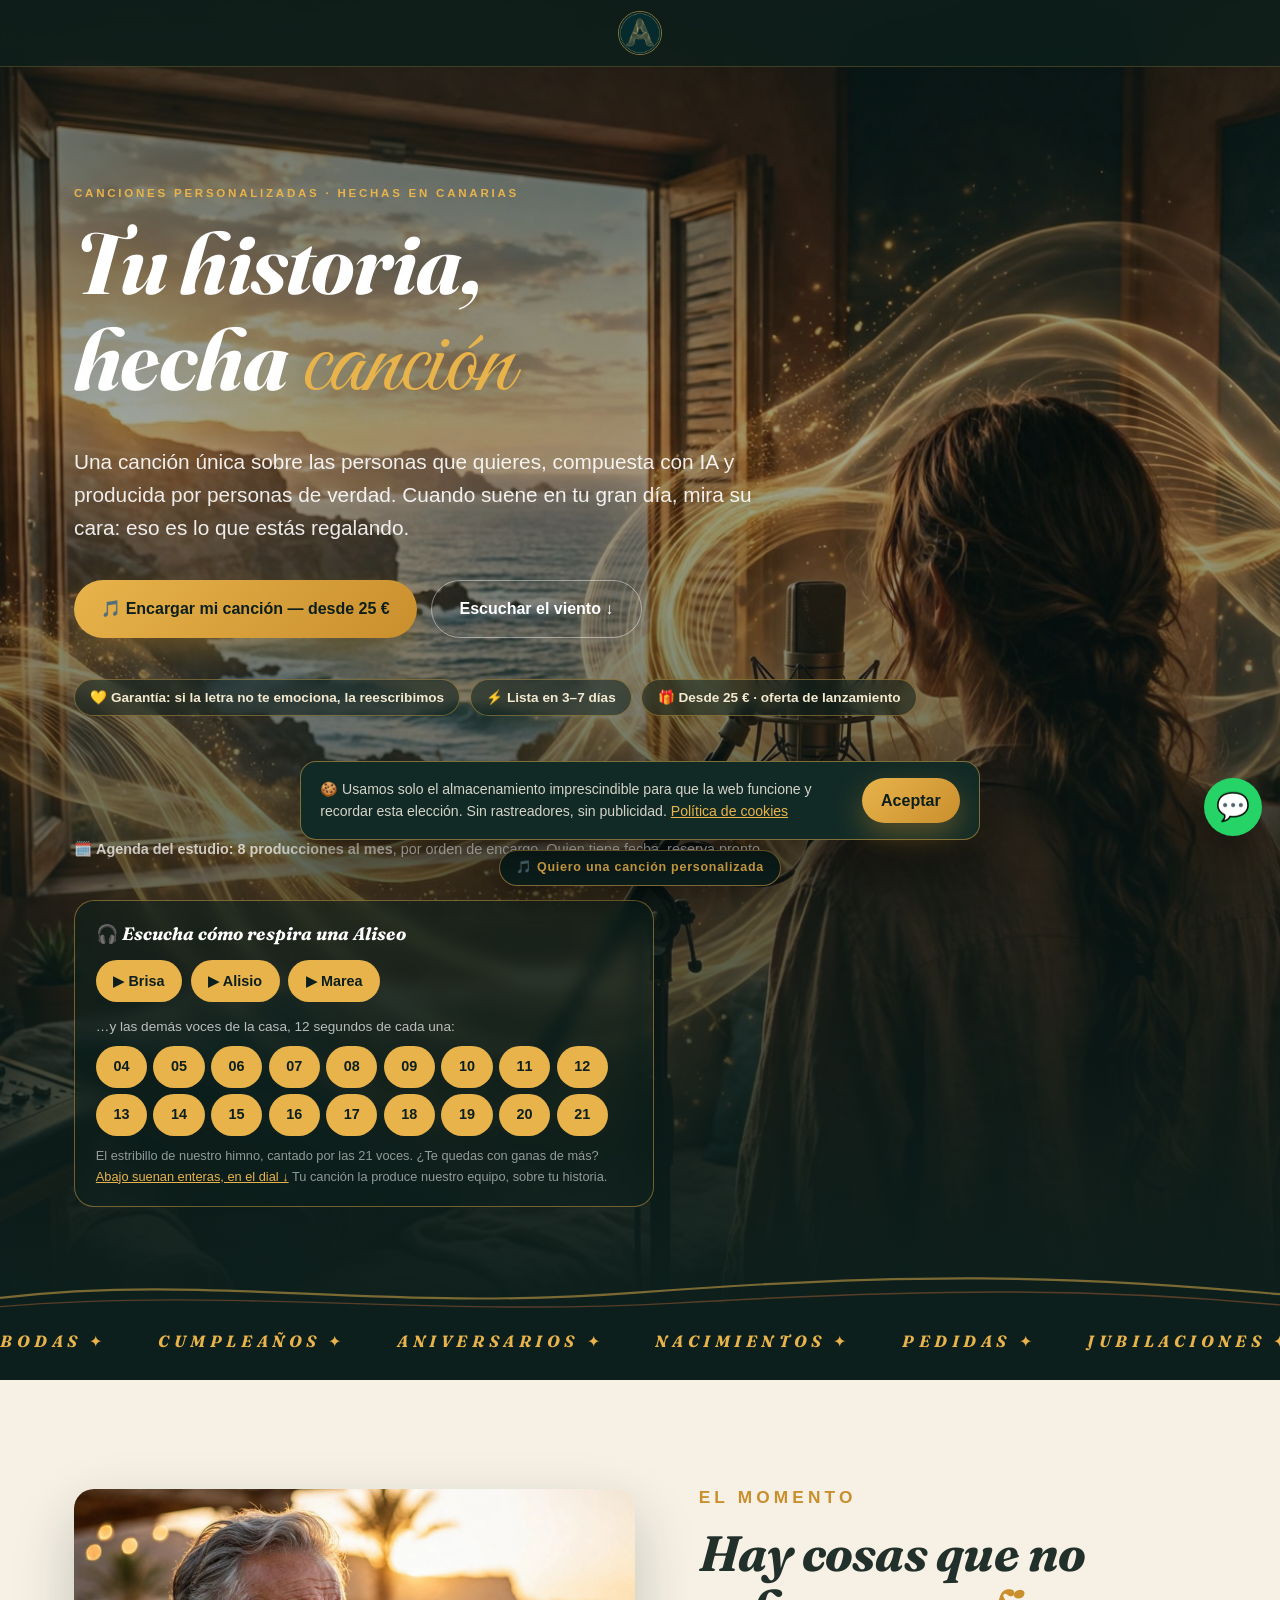
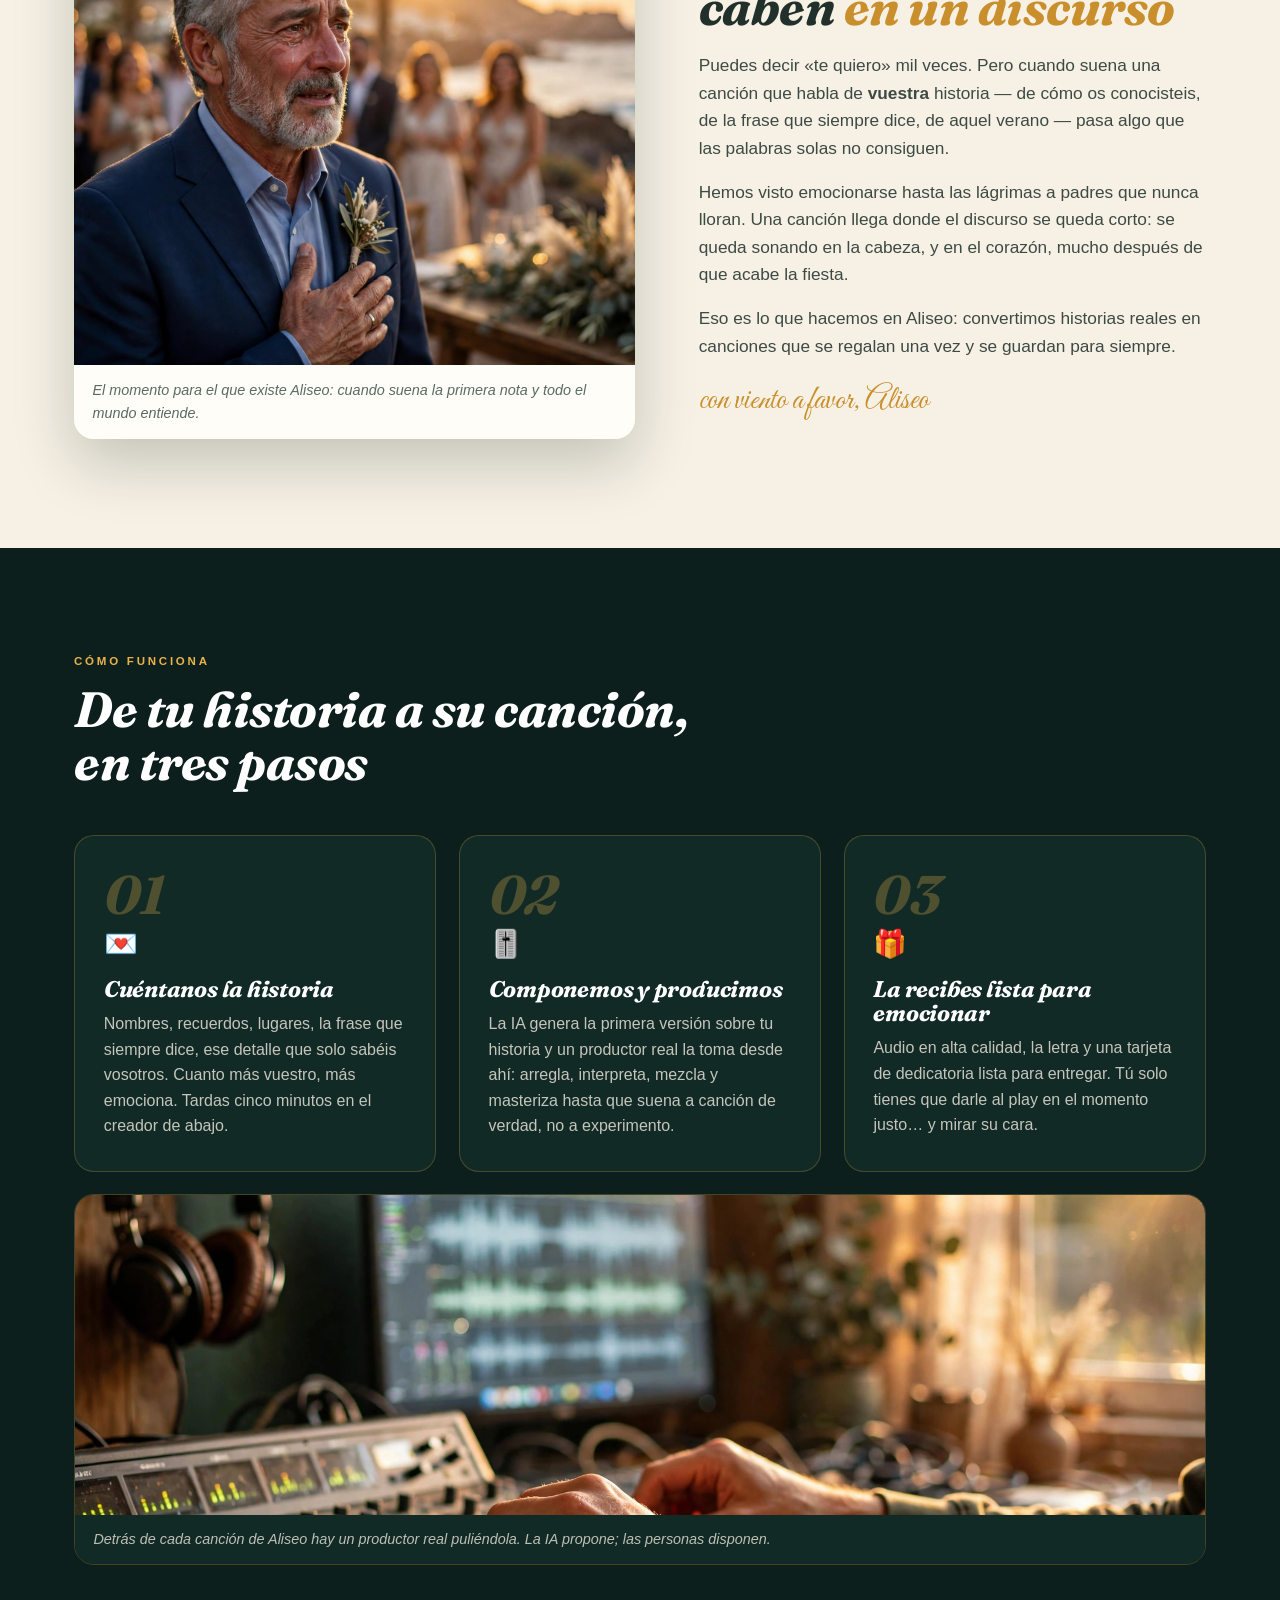
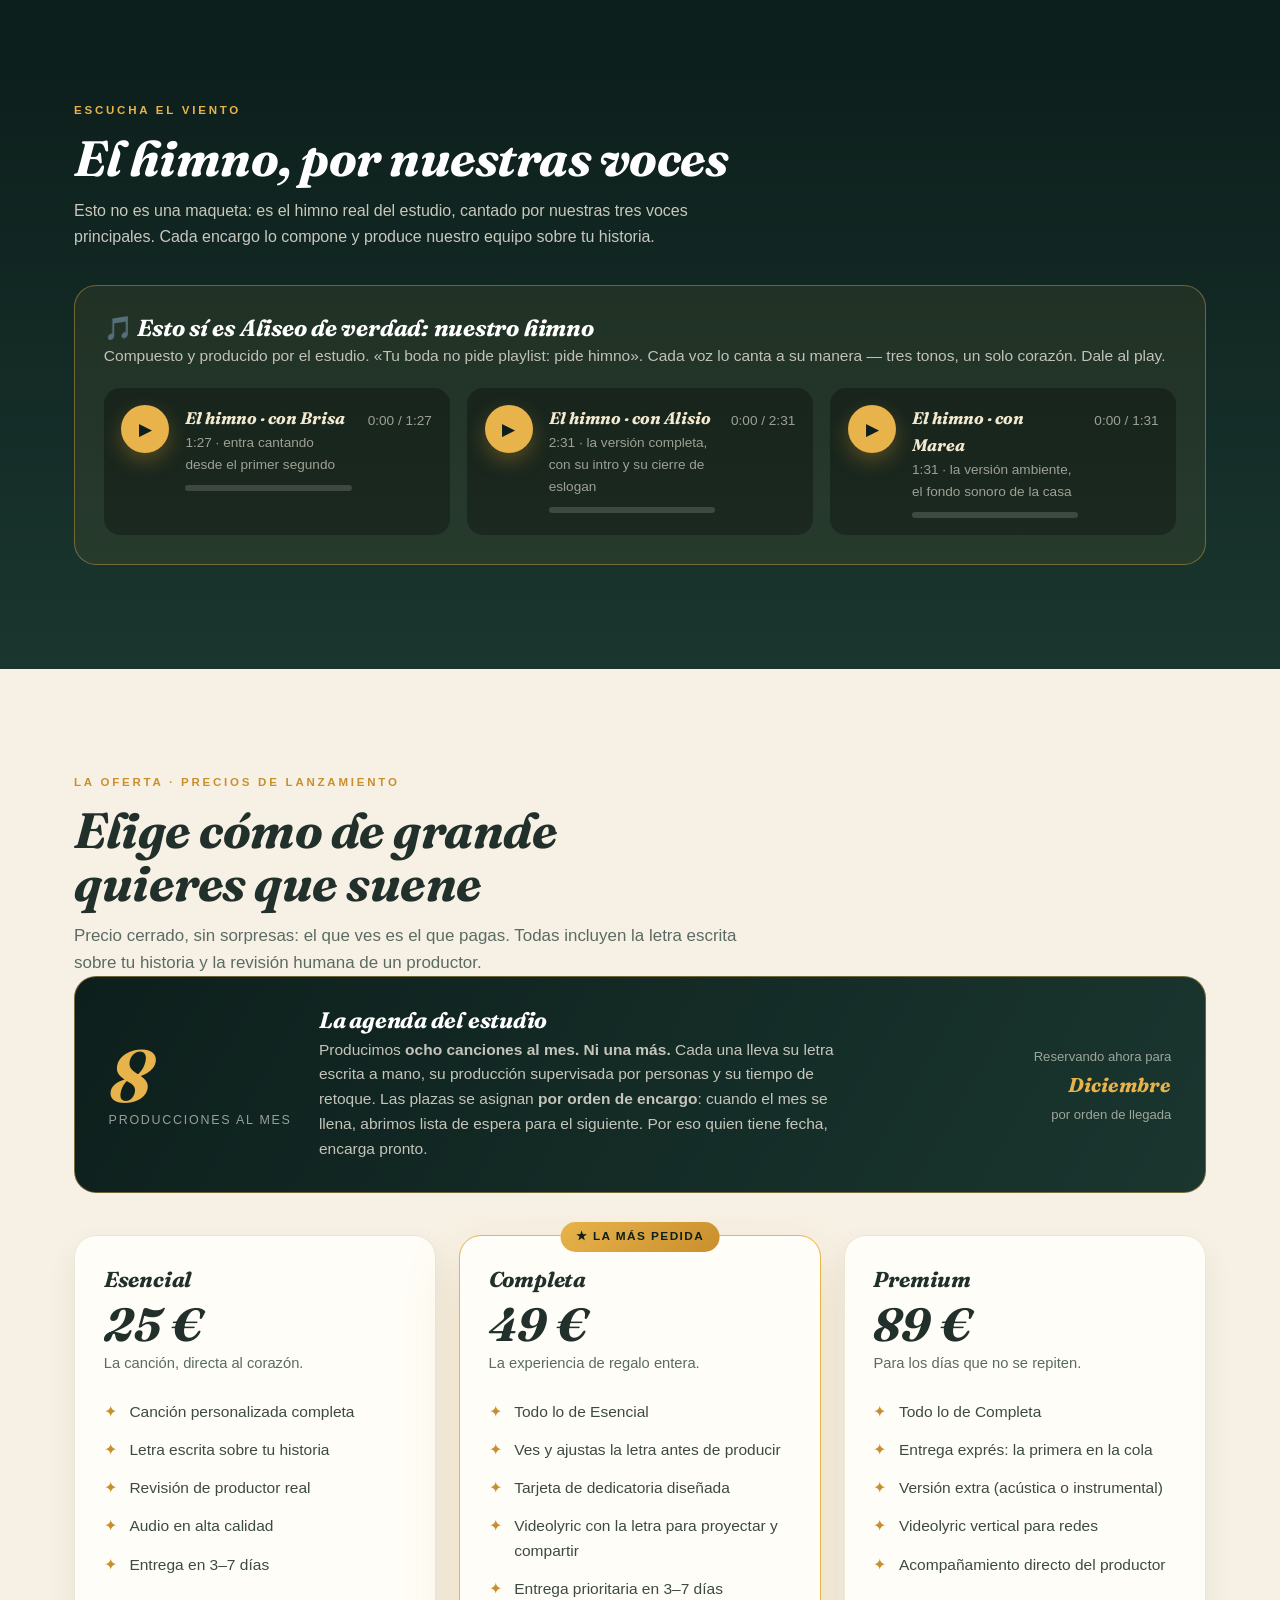
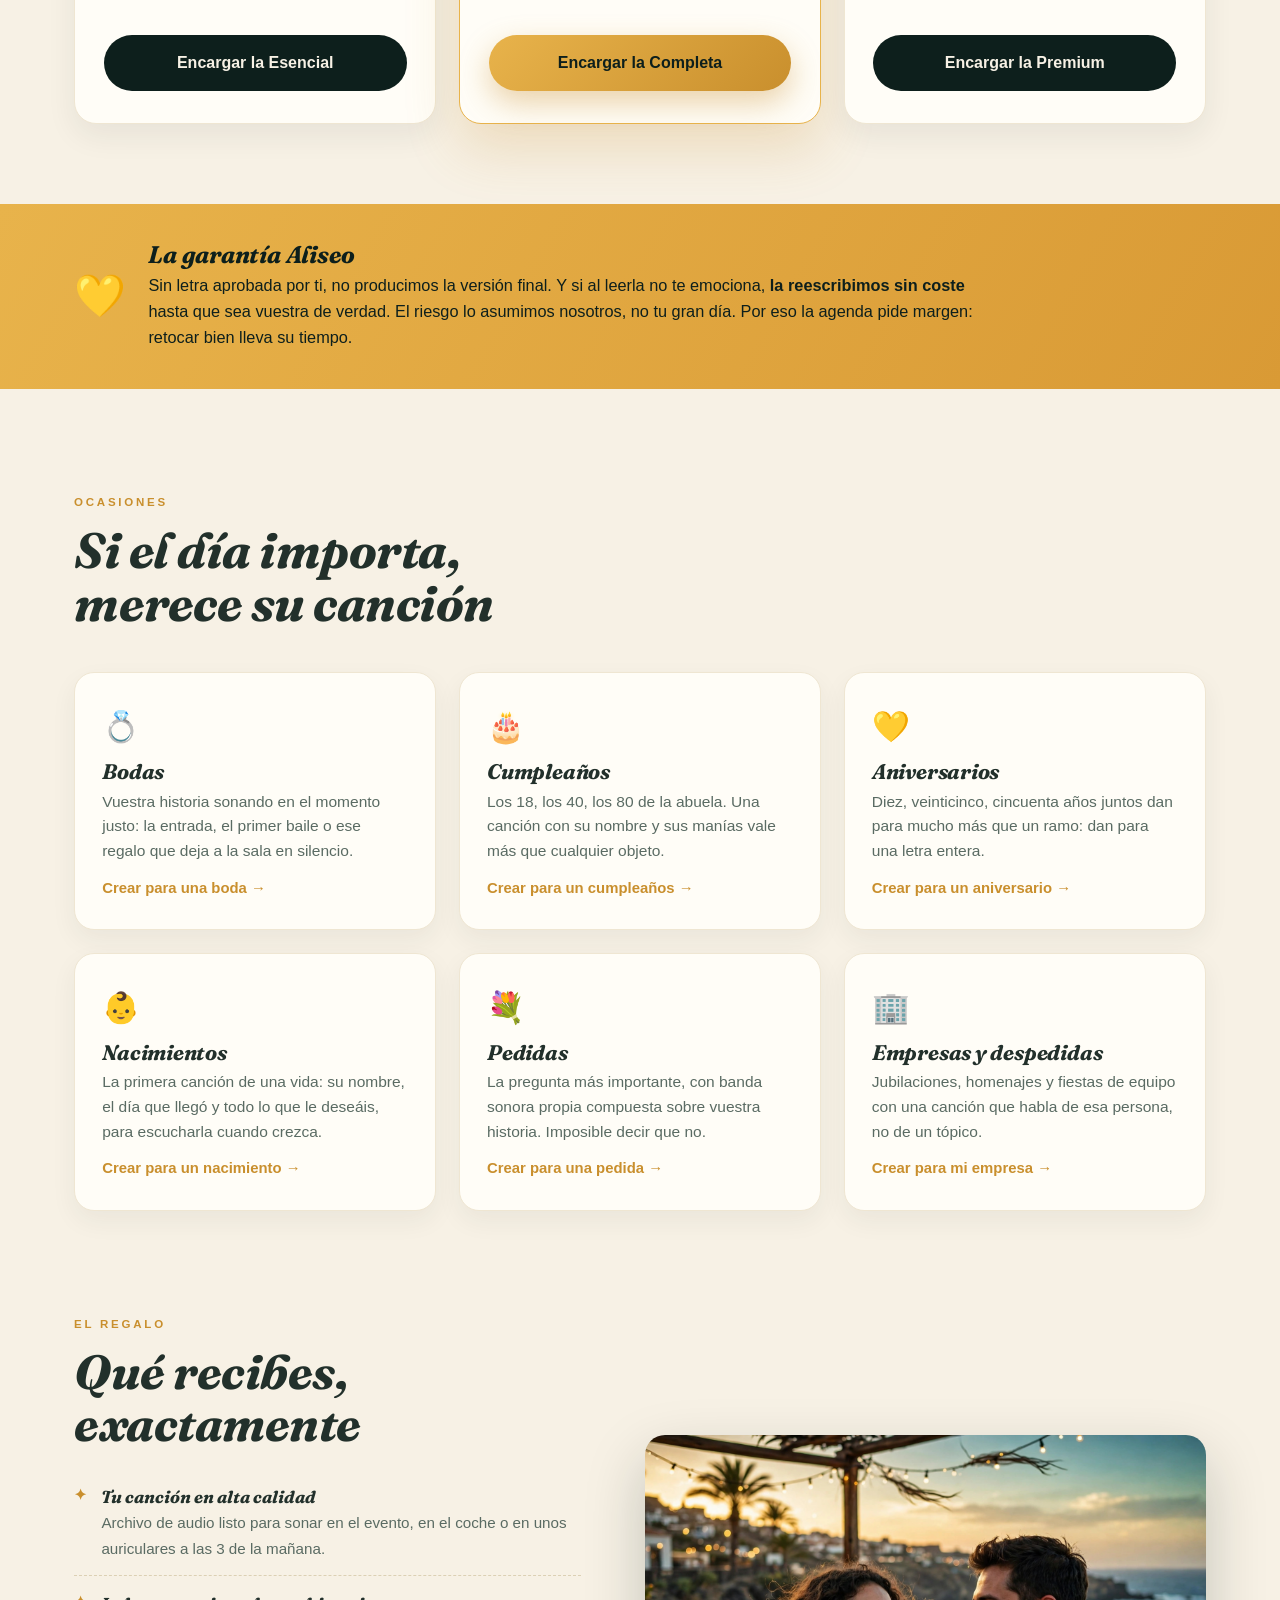
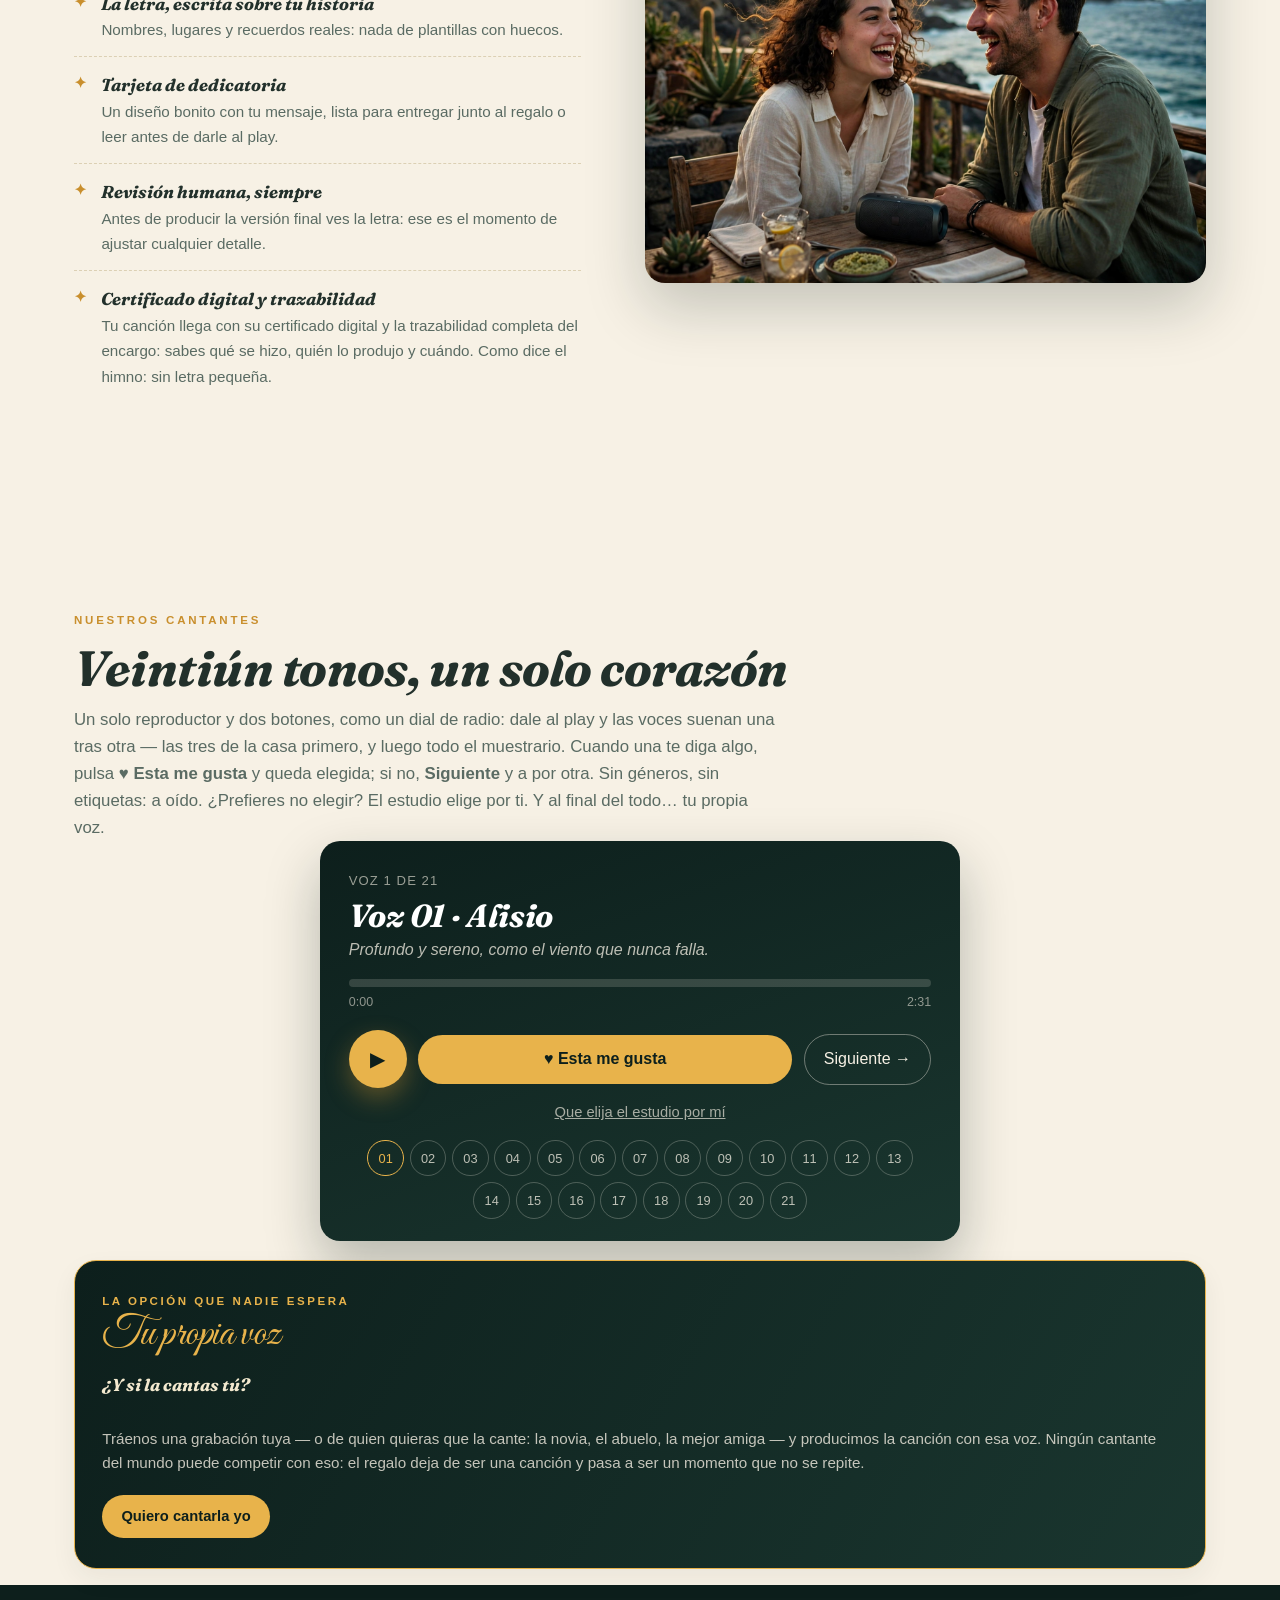
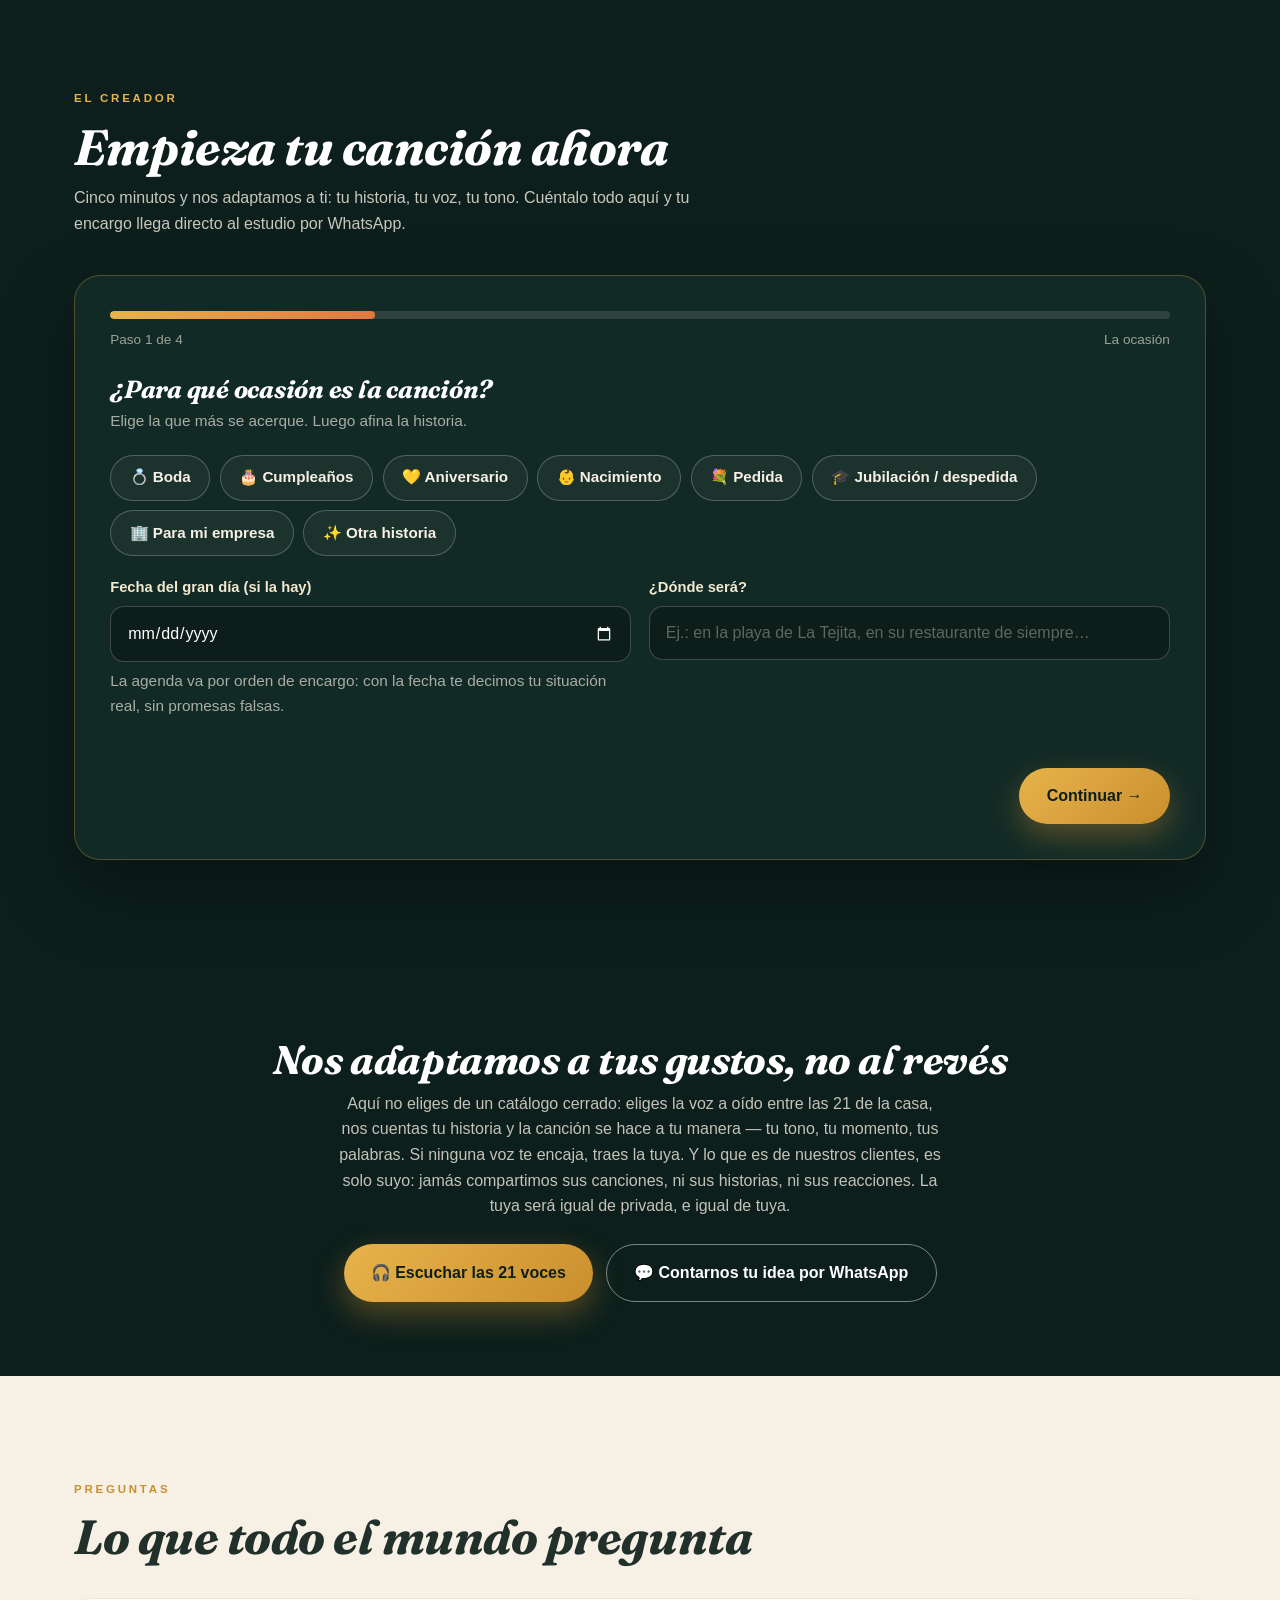
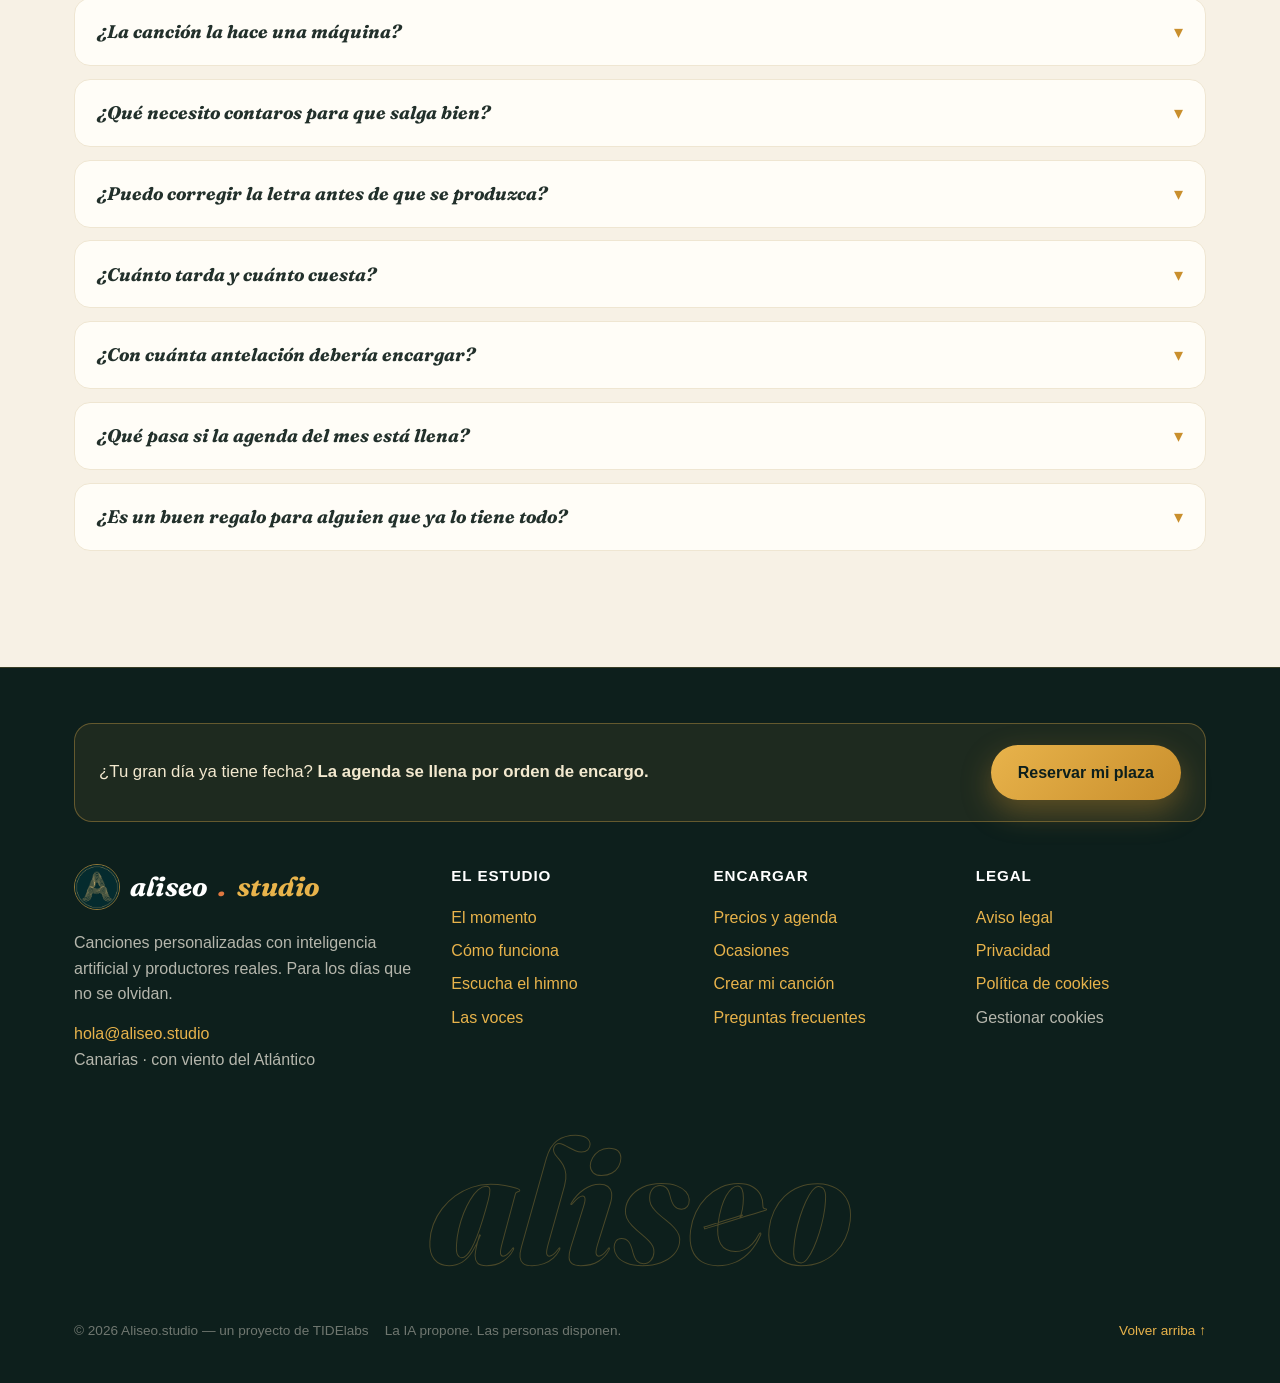
==== commit d2772681: "SEO/GEO: dominio propio en canonical/OG/schema, enfoque regalo original (title, metas, FAQ, llms), s" ====
--- a/index.html
+++ b/index.html
@@ -3,36 +3,23 @@
 <head>
 <meta charset="UTF-8">
 <meta name="viewport" content="width=device-width, initial-scale=1.0">
-<title>Aliseo.studio — Tu historia, hecha canción</title>
-<meta name="description" content="Canciones personalizadas creadas con inteligencia artificial y pulidas por productores reales. Para bodas, cumpleaños y los días que no se olvidan.">
-<meta property="og:title" content="Aliseo.studio — Tu historia, hecha canción">
-<meta property="og:description" content="Una canción única sobre las personas que quieres. IA que compone, productores reales que emocionan.">
+<title>Aliseo.studio — Tu historia, hecha canción · Regalos originales y personalizados</title>
+<meta name="description" content="Un regalo original de verdad: una canción única escrita sobre vuestra historia. Canciones personalizadas para bodas, cumpleaños y aniversarios, con 21 voces a elegir a oído y productores reales. Desde 25 €.">
+<meta property="og:title" content="Aliseo.studio — Tu historia, hecha canción · Regalos originales">
+<meta property="og:description" content="Un regalo original y único: una canción escrita sobre vuestra historia, con la voz que elijas a oído entre 21. IA que compone, productores reales que emocionan.">
 <meta property="og:type" content="website">
-<link rel="canonical" href="https://tidelabstech.github.io/Aliseo/">
+<link rel="canonical" href="https://aliseo.studio/">
 <meta name="robots" content="index, follow, max-image-preview:large, max-snippet:-1">
-<meta property="og:url" content="https://tidelabstech.github.io/Aliseo/">
+<meta property="og:url" content="https://aliseo.studio/">
 <meta property="og:site_name" content="Aliseo.studio">
 <meta property="og:locale" content="es_ES">
-<meta property="og:image" content="https://tidelabstech.github.io/Aliseo/img-gen/hero.jpg">
+<meta property="og:image" content="https://aliseo.studio/img-gen/hero.jpg">
 <meta name="twitter:card" content="summary_large_image">
-<meta name="twitter:title" content="Aliseo.studio — Tu historia, hecha canción">
-<meta name="twitter:description" content="Canciones personalizadas con productores reales. Agenda limitada: 8 producciones al mes. Bodas, cumpleaños y días que no se olvidan.">
-<meta name="twitter:image" content="https://tidelabstech.github.io/Aliseo/img-gen/hero.jpg">
+<meta name="twitter:title" content="Aliseo.studio — Tu historia, hecha canción · Regalos originales">
+<meta name="twitter:description" content="Un regalo original: tu historia, hecha canción. 21 voces a elegir a oído, productores reales, solo 8 producciones al mes. Desde 25 €.">
+<meta name="twitter:image" content="https://aliseo.studio/img-gen/hero.jpg">
 <script type="application/ld+json">
-{"@context":"https://schema.org","@graph":[
-{"@type":"Organization","@id":"https://tidelabstech.github.io/Aliseo/#org","name":"Aliseo.studio","url":"https://tidelabstech.github.io/Aliseo/","logo":"https://tidelabstech.github.io/Aliseo/brand/mark-web.jpg","email":"hola@aliseo.studio","description":"Estudio de canciones personalizadas creadas con inteligencia artificial y producidas por personas. Un proyecto de TIDElabs en Canarias.","address":{"@type":"PostalAddress","addressRegion":"Canarias","addressCountry":"ES"}},
-{"@type":"WebSite","@id":"https://tidelabstech.github.io/Aliseo/#web","url":"https://tidelabstech.github.io/Aliseo/","name":"Aliseo.studio","inLanguage":"es","publisher":{"@id":"https://tidelabstech.github.io/Aliseo/#org"}},
-{"@type":"Service","@id":"https://tidelabstech.github.io/Aliseo/#servicio","name":"Canciones personalizadas por encargo","serviceType":"Composición y producción musical personalizada","provider":{"@id":"https://tidelabstech.github.io/Aliseo/#org"},"areaServed":"ES","description":"Canciones únicas escritas sobre la historia del cliente para bodas, cumpleaños, aniversarios, pedidas y homenajes. Eliges la voz a oído entre las 21 del catálogo, escuchando su canción y sin etiquetas; también es posible producir con la voz del propio cliente. Agenda limitada a 8 producciones al mes, asignadas por orden de encargo, con lista de espera.","hasOfferCatalog":{"@type":"OfferCatalog","name":"Niveles de encargo","itemListElement":[
-{"@type":"Offer","name":"Esencial","price":"25","priceCurrency":"EUR","description":"La canción, directa al corazón: canción personalizada completa, letra escrita sobre tu historia y revisión de productor real."},
-{"@type":"Offer","name":"Completa","price":"49","priceCurrency":"EUR","description":"La experiencia de regalo entera: todo lo de Esencial, ver y ajustar la letra antes de producir y tarjeta de dedicatoria diseñada."},
-{"@type":"Offer","name":"Premium","price":"89","priceCurrency":"EUR","description":"Para los días que no se repiten: todo lo de Completa, prioridad en la agenda y versión extra (acústica o instrumental)."}]}},
-{"@type":"FAQPage","@id":"https://tidelabstech.github.io/Aliseo/#faq","mainEntity":[
-{"@type":"Question","name":"¿La canción la hace una máquina?","acceptedAnswer":{"@type":"Answer","text":"La hace un equipo: la IA genera la primera versión sobre tu historia y un productor real la trabaja después — ajusta la letra, arregla, interpreta y mezcla hasta que suena a canción de verdad."}},
-{"@type":"Question","name":"¿Qué necesito contaros para que salga bien?","acceptedAnswer":{"@type":"Answer","text":"Nombres, cómo se conocieron o qué se celebra, dos o tres recuerdos concretos, algún lugar importante y esa frase o manía que todo el mundo reconoce. El creador de la web te guía en unos cinco minutos."}},
-{"@type":"Question","name":"¿Puedo corregir la letra antes de que se produzca?","acceptedAnswer":{"@type":"Answer","text":"Sí: antes de producir la versión final te enseñamos la letra para ajustar nombres, fechas y detalles. Sin letra aprobada por ti, no producimos."}},
-{"@type":"Question","name":"¿Cuánto tarda y cuánto cuesta?","acceptedAnswer":{"@type":"Answer","text":"Esencial 25 €, Completa 49 € y Premium 89 €, precios cerrados. Producimos 8 canciones al mes por orden de encargo; una vez tu plaza entra en el estudio, la producción tarda de 3 a 7 días."}},
-{"@type":"Question","name":"¿Con cuánta antelación debería encargar?","acceptedAnswer":{"@type":"Answer","text":"Con toda la posible: las 8 plazas mensuales se asignan por orden de encargo y el margen permite retocar la letra sin correr."}},
-{"@type":"Question","name":"¿Qué pasa si la agenda del mes está llena?","acceptedAnswer":{"@type":"Answer","text":"Entras en la lista de espera del mes siguiente, en tu orden, sin pagar nada por estar en ella: solo pagas cuando tu producción entra en agenda."}}]}]}
+{"@context":"https://schema.org","@graph":[{"@type":"Organization","@id":"https://aliseo.studio/#org","name":"Aliseo.studio","url":"https://aliseo.studio/","logo":"https://aliseo.studio/brand/mark-web.jpg","email":"hola@aliseo.studio","description":"Estudio de canciones personalizadas creadas con inteligencia artificial y producidas por personas. Un proyecto de TIDElabs en Canarias.","address":{"@type":"PostalAddress","addressRegion":"Canarias","addressCountry":"ES"}},{"@type":"WebSite","@id":"https://aliseo.studio/#web","url":"https://aliseo.studio/","name":"Aliseo.studio","inLanguage":"es","publisher":{"@id":"https://aliseo.studio/#org"}},{"@type":"Service","@id":"https://aliseo.studio/#servicio","name":"Canciones personalizadas por encargo","serviceType":"Composición y producción musical personalizada","provider":{"@id":"https://aliseo.studio/#org"},"areaServed":"ES","description":"Un regalo original y personalizado: canciones únicas escritas sobre la historia del cliente para bodas, cumpleaños, aniversarios, pedidas y homenajes. Eliges la voz a oído entre las 21 del catálogo, escuchando su canción y sin etiquetas; también es posible producir con la voz del propio cliente. Agenda limitada a 8 producciones al mes, asignadas por orden de encargo, con lista de espera.","hasOfferCatalog":{"@type":"OfferCatalog","name":"Niveles de encargo","itemListElement":[{"@type":"Offer","name":"Esencial","price":"25","priceCurrency":"EUR","description":"La canción, directa al corazón: canción personalizada completa, letra escrita sobre tu historia y revisión de productor real."},{"@type":"Offer","name":"Completa","price":"49","priceCurrency":"EUR","description":"La experiencia de regalo entera: todo lo de Esencial, ver y ajustar la letra antes de producir y tarjeta de dedicatoria diseñada."},{"@type":"Offer","name":"Premium","price":"89","priceCurrency":"EUR","description":"Para los días que no se repiten: todo lo de Completa, prioridad en la agenda y versión extra (acústica o instrumental)."}]}},{"@type":"FAQPage","@id":"https://aliseo.studio/#faq","mainEntity":[{"@type":"Question","name":"¿La canción la hace una máquina?","acceptedAnswer":{"@type":"Answer","text":"La hace un equipo: la IA genera la primera versión sobre tu historia y un productor real la trabaja después — ajusta la letra, arregla, interpreta y mezcla hasta que suena a canción de verdad."}},{"@type":"Question","name":"¿Qué necesito contaros para que salga bien?","acceptedAnswer":{"@type":"Answer","text":"Nombres, cómo se conocieron o qué se celebra, dos o tres recuerdos concretos, algún lugar importante y esa frase o manía que todo el mundo reconoce. El creador de la web te guía en unos cinco minutos."}},{"@type":"Question","name":"¿Puedo corregir la letra antes de que se produzca?","acceptedAnswer":{"@type":"Answer","text":"Sí: antes de producir la versión final te enseñamos la letra para ajustar nombres, fechas y detalles. Sin letra aprobada por ti, no producimos."}},{"@type":"Question","name":"¿Cuánto tarda y cuánto cuesta?","acceptedAnswer":{"@type":"Answer","text":"Esencial 25 €, Completa 49 € y Premium 89 €, precios cerrados. Producimos 8 canciones al mes por orden de encargo; una vez tu plaza entra en el estudio, la producción tarda de 3 a 7 días."}},{"@type":"Question","name":"¿Con cuánta antelación debería encargar?","acceptedAnswer":{"@type":"Answer","text":"Con toda la posible: las 8 plazas mensuales se asignan por orden de encargo y el margen permite retocar la letra sin correr."}},{"@type":"Question","name":"¿Qué pasa si la agenda del mes está llena?","acceptedAnswer":{"@type":"Answer","text":"Entras en la lista de espera del mes siguiente, en tu orden, sin pagar nada por estar en ella: solo pagas cuando tu producción entra en agenda."}},{"@type":"Question","name":"¿Es un buen regalo para alguien que ya lo tiene todo?","acceptedAnswer":{"@type":"Answer","text":"Es el regalo que no se puede comprar dos veces: no es un objeto, es vuestra historia cantada. No ocupa una estantería ni caduca: se escucha, emociona y se guarda para siempre. Por eso funciona en las bodas, cumpleaños y aniversarios donde ya no sabes qué regalar."}}]}]}
 </script>
 <meta name="theme-color" content="#0D1F1C">
 <link rel="icon" type="image/png" href="brand/favicon.png">
@@ -787,7 +774,7 @@
     <p>Aquí no eliges de un catálogo cerrado: eliges la voz a oído entre las 21 de la casa, nos cuentas tu historia y la canción se hace a tu manera — tu tono, tu momento, tus palabras. Si ninguna voz te encaja, traes la tuya. Y lo que es de nuestros clientes, es solo suyo: jamás compartimos sus canciones, ni sus historias, ni sus reacciones. La tuya será igual de privada, e igual de tuya.</p>
     <div class="row">
       <a class="btn btn-gold" href="#cantantes">🎧 Escuchar las 21 voces</a>
-      <a class="btn btn-ghost" href="https://wa.me/34000000000?text=Hola%20Aliseo%2C%20tengo%20una%20idea%20para%20una%20canci%C3%B3n%20%F0%9F%8E%B5" target="_blank" rel="noopener">💬 Contarnos tu idea por WhatsApp</a>
+      <a class="btn btn-ghost" href="https://wa.me/34631466099?text=Hola%20Aliseo%2C%20tengo%20una%20idea%20para%20una%20canci%C3%B3n%20%F0%9F%8E%B5" target="_blank" rel="noopener">💬 Contarnos tu idea por WhatsApp</a>
     </div>
   </div>
 </section>
@@ -801,6 +788,7 @@
     <div class="fitem rv"><button type="button">¿Cuánto tarda y cuánto cuesta?<span class="arr">▾</span></button><div class="ans"><p>Precios de lanzamiento: Esencial 25 €, Completa 49 € y Premium 89 €, cerrados y sin sorpresas. Producimos solo 8 canciones al mes, por orden de encargo; una vez tu plaza entra en el estudio, la producción tarda de 3 a 7 días. Cuéntanos la fecha en el creador y te decimos tu situación al instante.</p></div></div>
     <div class="fitem rv"><button type="button">¿Con cuánta antelación debería encargar?<span class="arr">▾</span></button><div class="ans"><p>Con toda la que puedas. Producimos 8 canciones al mes y las plazas vuelan por orden de encargo; además, el margen es lo que permite enseñaros la letra, retocarla y dejar la canción perfecta sin correr. Si tu gran día está lejos, mejor: entras en la agenda con la calma que estas canciones merecen.</p></div></div>
     <div class="fitem rv"><button type="button">¿Qué pasa si la agenda del mes está llena?<span class="arr">▾</span></button><div class="ans"><p>Entras en la lista de espera del mes siguiente, en tu orden, y te avisamos en cuanto se libere o se abra tu plaza. Sin pagos por adelantado por estar en la lista: solo pagas cuando tu producción entra en agenda. Y siendo honestos: si tu fecha está muy cerca y el mes está lleno, te lo diremos claro antes de que pagues nada.</p></div></div>
+    <div class="fitem rv"><button type="button">¿Es un buen regalo para alguien que ya lo tiene todo?<span class="arr">▾</span></button><div class="ans"><p>Es el regalo que no se puede comprar dos veces: no es un objeto, es vuestra historia cantada. No ocupa una estantería ni caduca: se escucha, emociona y se guarda para siempre. Por eso funciona en las bodas, cumpleaños y aniversarios donde ya no sabes qué regalar.</p></div></div>
   </div>
 </section>
 
@@ -847,7 +835,7 @@
   </div>
 </footer>
 
-<a class="wa-float" href="https://wa.me/34000000000?text=Hola%20Aliseo%2C%20quiero%20encargar%20una%20canci%C3%B3n%20%F0%9F%8E%B5" target="_blank" rel="noopener" aria-label="WhatsApp de Aliseo">💬</a>
+<a class="wa-float" href="https://wa.me/34631466099?text=Hola%20Aliseo%2C%20quiero%20encargar%20una%20canci%C3%B3n%20%F0%9F%8E%B5" target="_blank" rel="noopener" aria-label="WhatsApp de Aliseo">💬</a>
 <div class="ckbar" id="ckBar" hidden>
   <p>🍪 Usamos solo el almacenamiento imprescindible para que la web funcione y recordar esta elección. Sin rastreadores, sin publicidad. <a href="cookies.html">Política de cookies</a></p>
   <button class="btn btn-gold" id="ckOk" type="button">Aceptar</button>
@@ -1017,7 +1005,7 @@
   document.getElementById("wzResumen").textContent = t;
   var subj = "Mi canción — " + (WZ.ocasion || "encargo") + " (" + (WZ.tier || "") + ") · Aliseo.studio";
   document.getElementById("wzMail").href = "mailto:hola@aliseo.studio?subject=" + encodeURIComponent(subj) + "&body=" + encodeURIComponent(t);
-  document.getElementById("wzWa").href = "https://wa.me/34000000000?text=" + encodeURIComponent(t);
+  document.getElementById("wzWa").href = "https://wa.me/34631466099?text=" + encodeURIComponent(t);
 }
 function wzAvisar(txt, el){
   var av = document.getElementById("wzAviso");
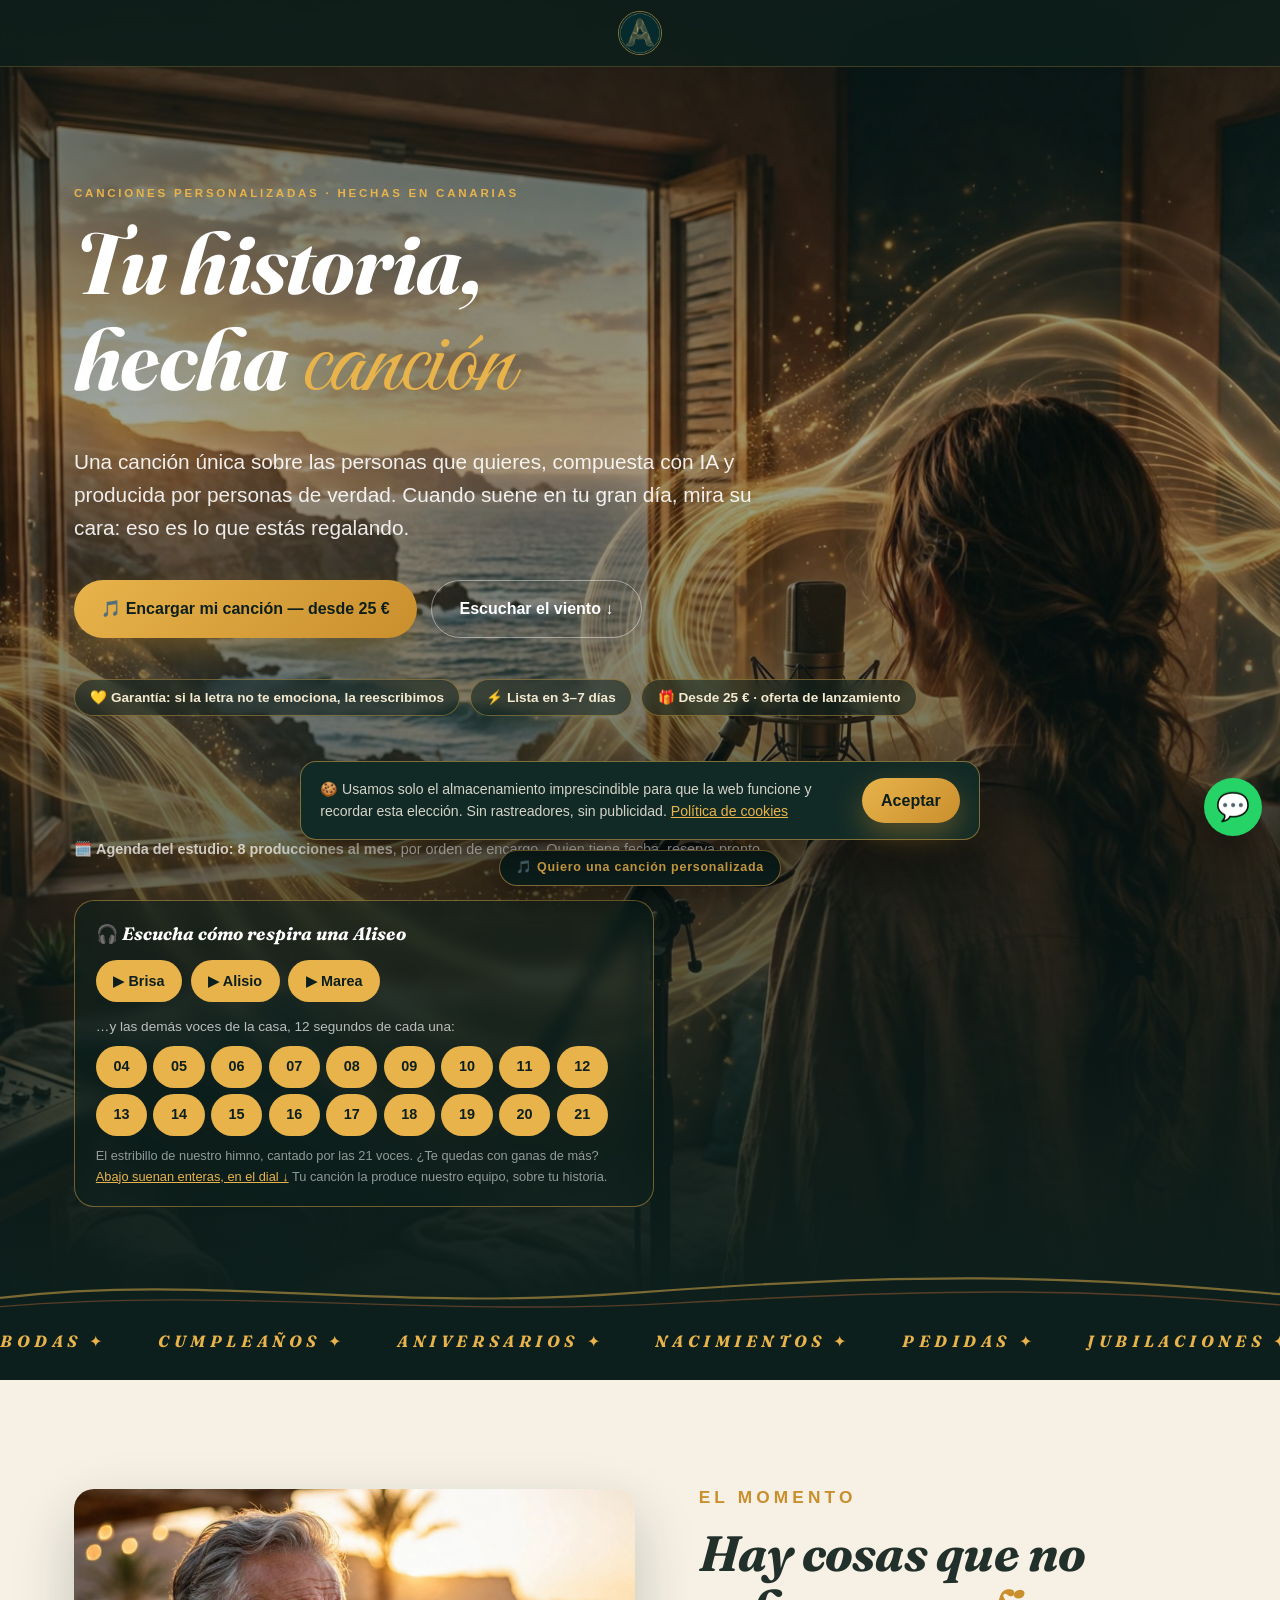
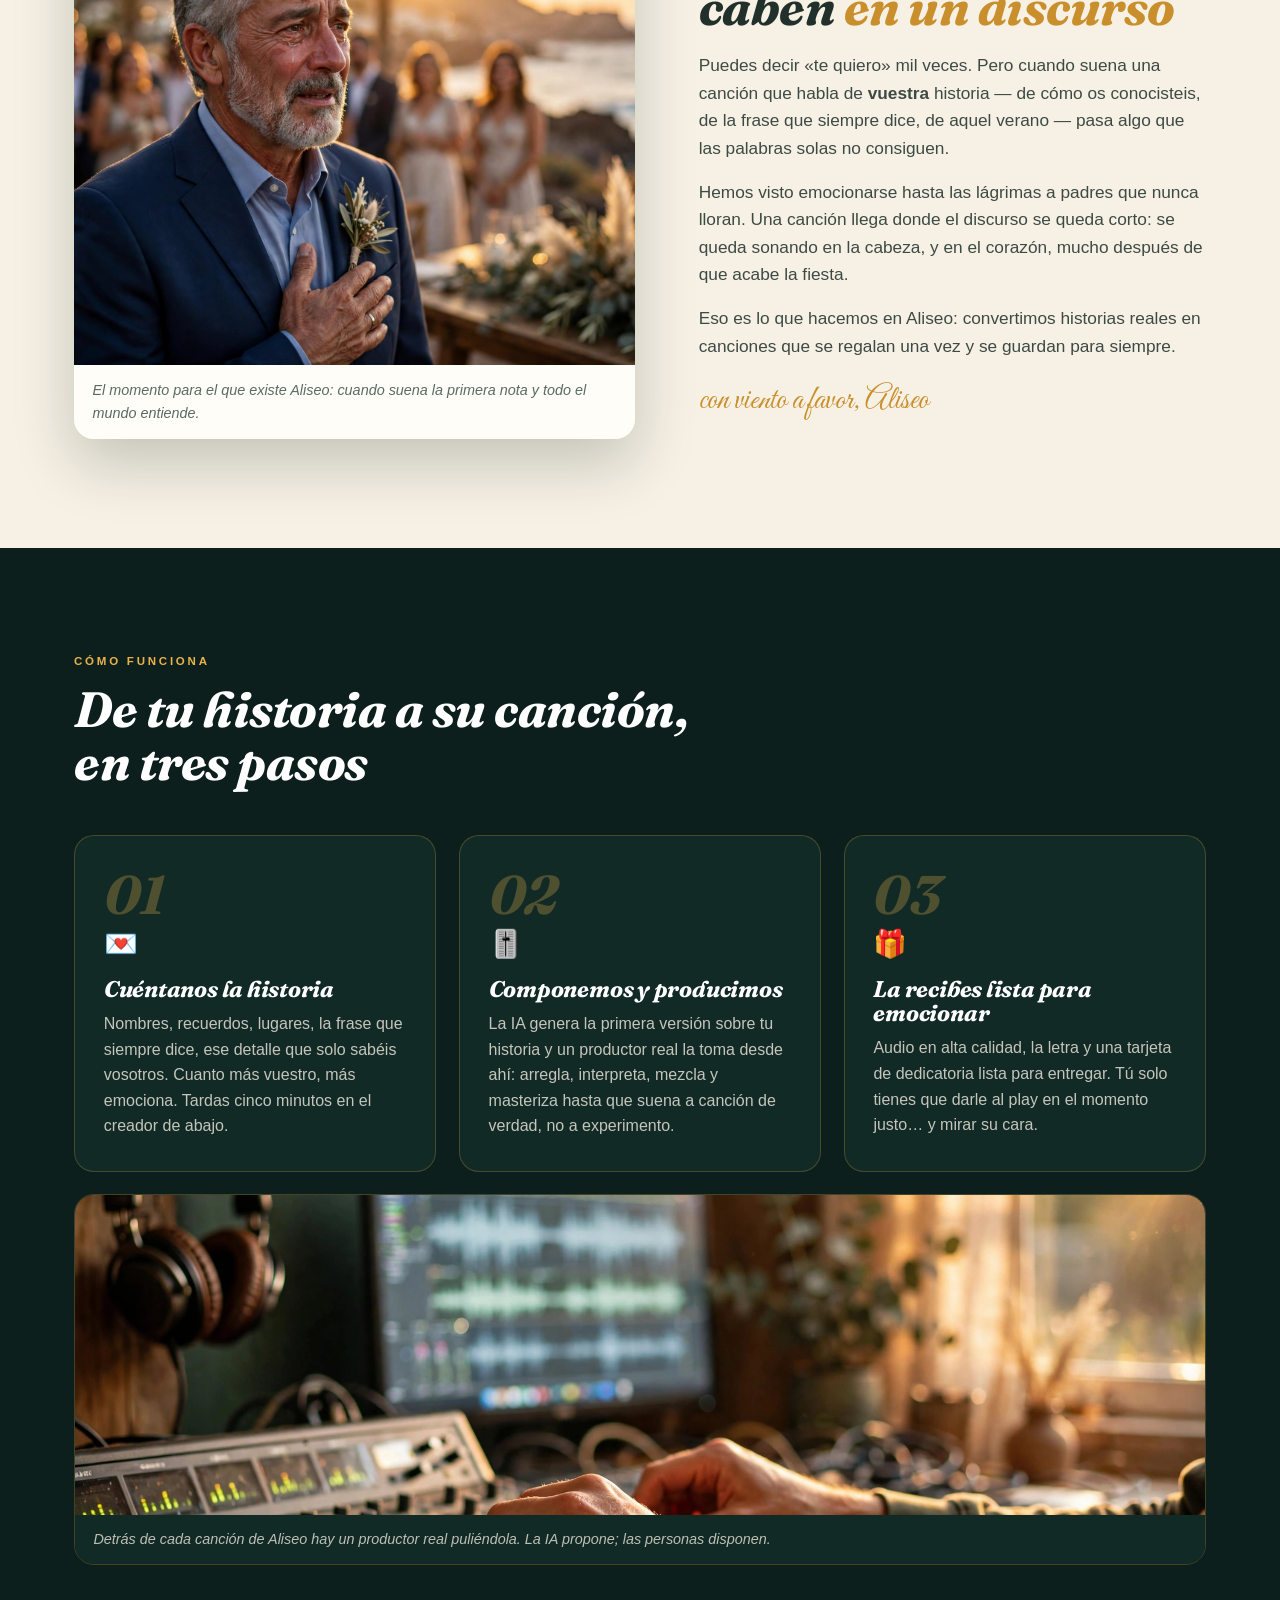
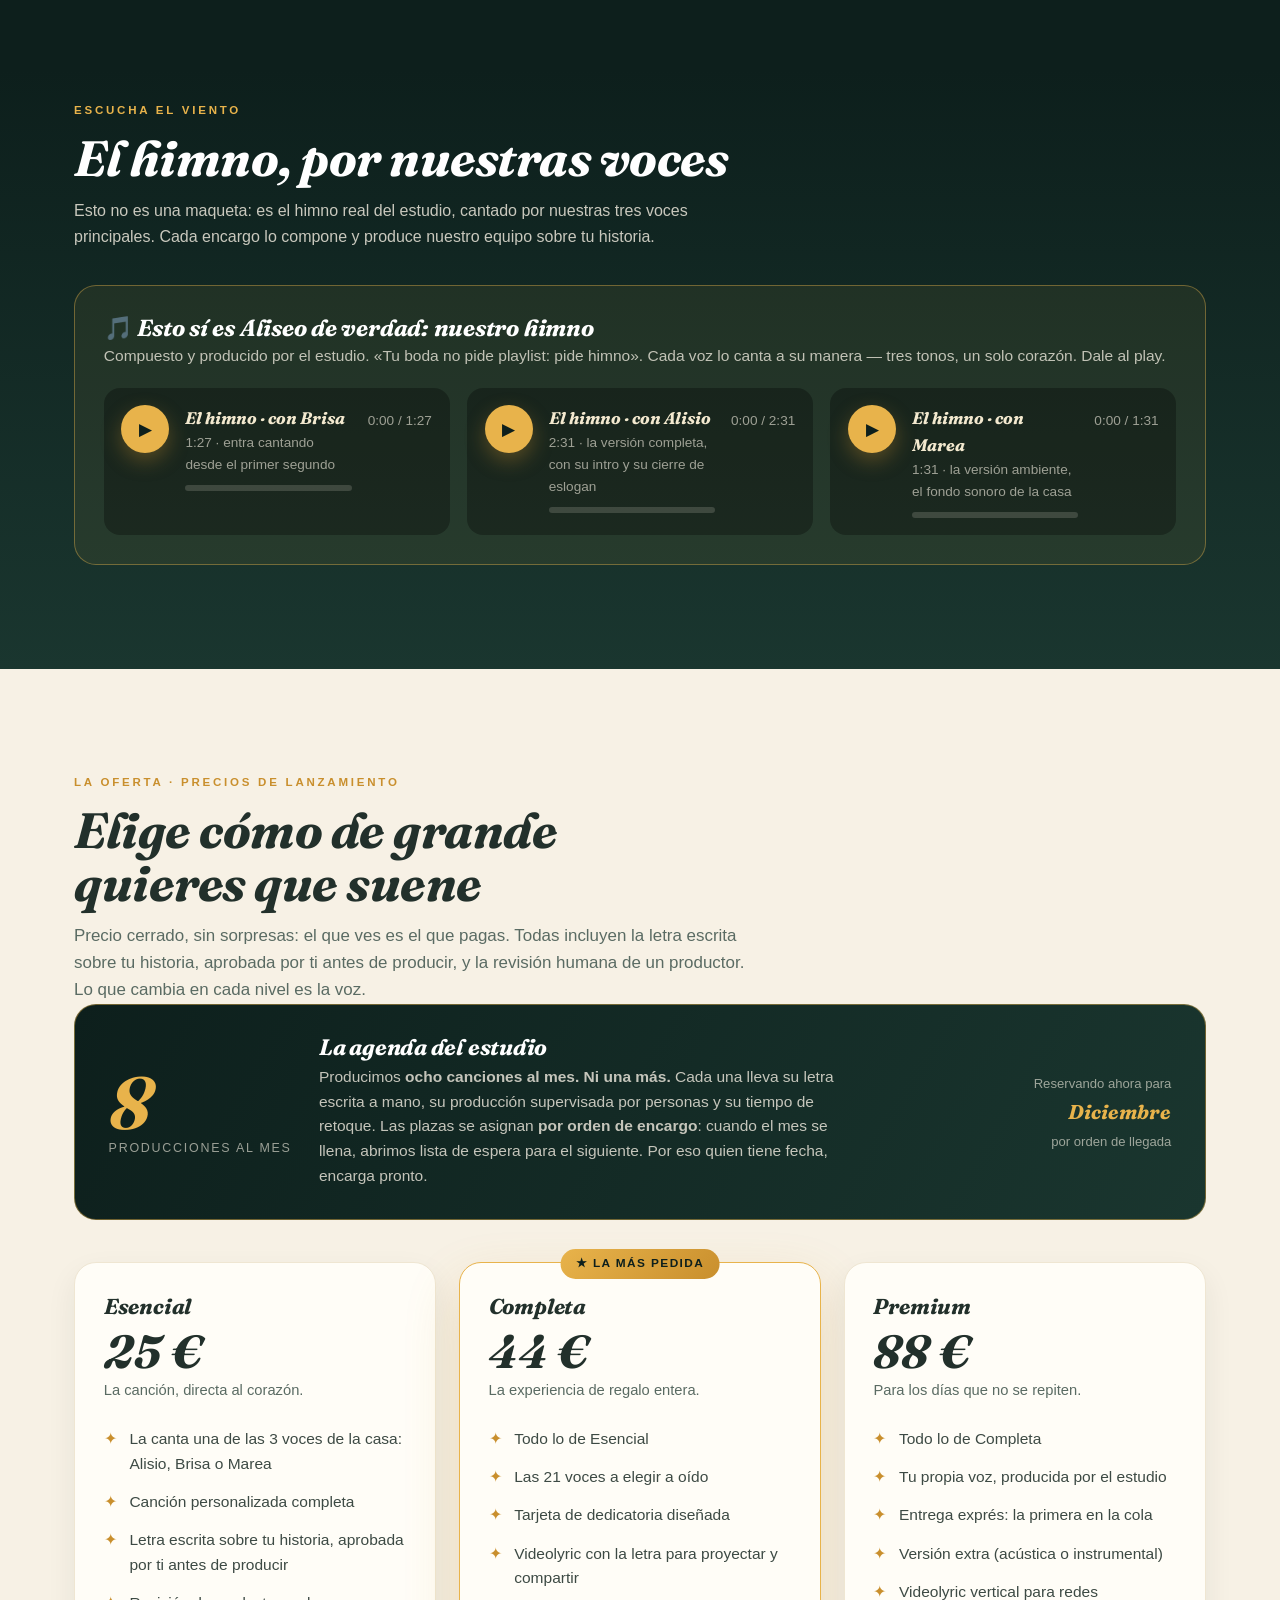
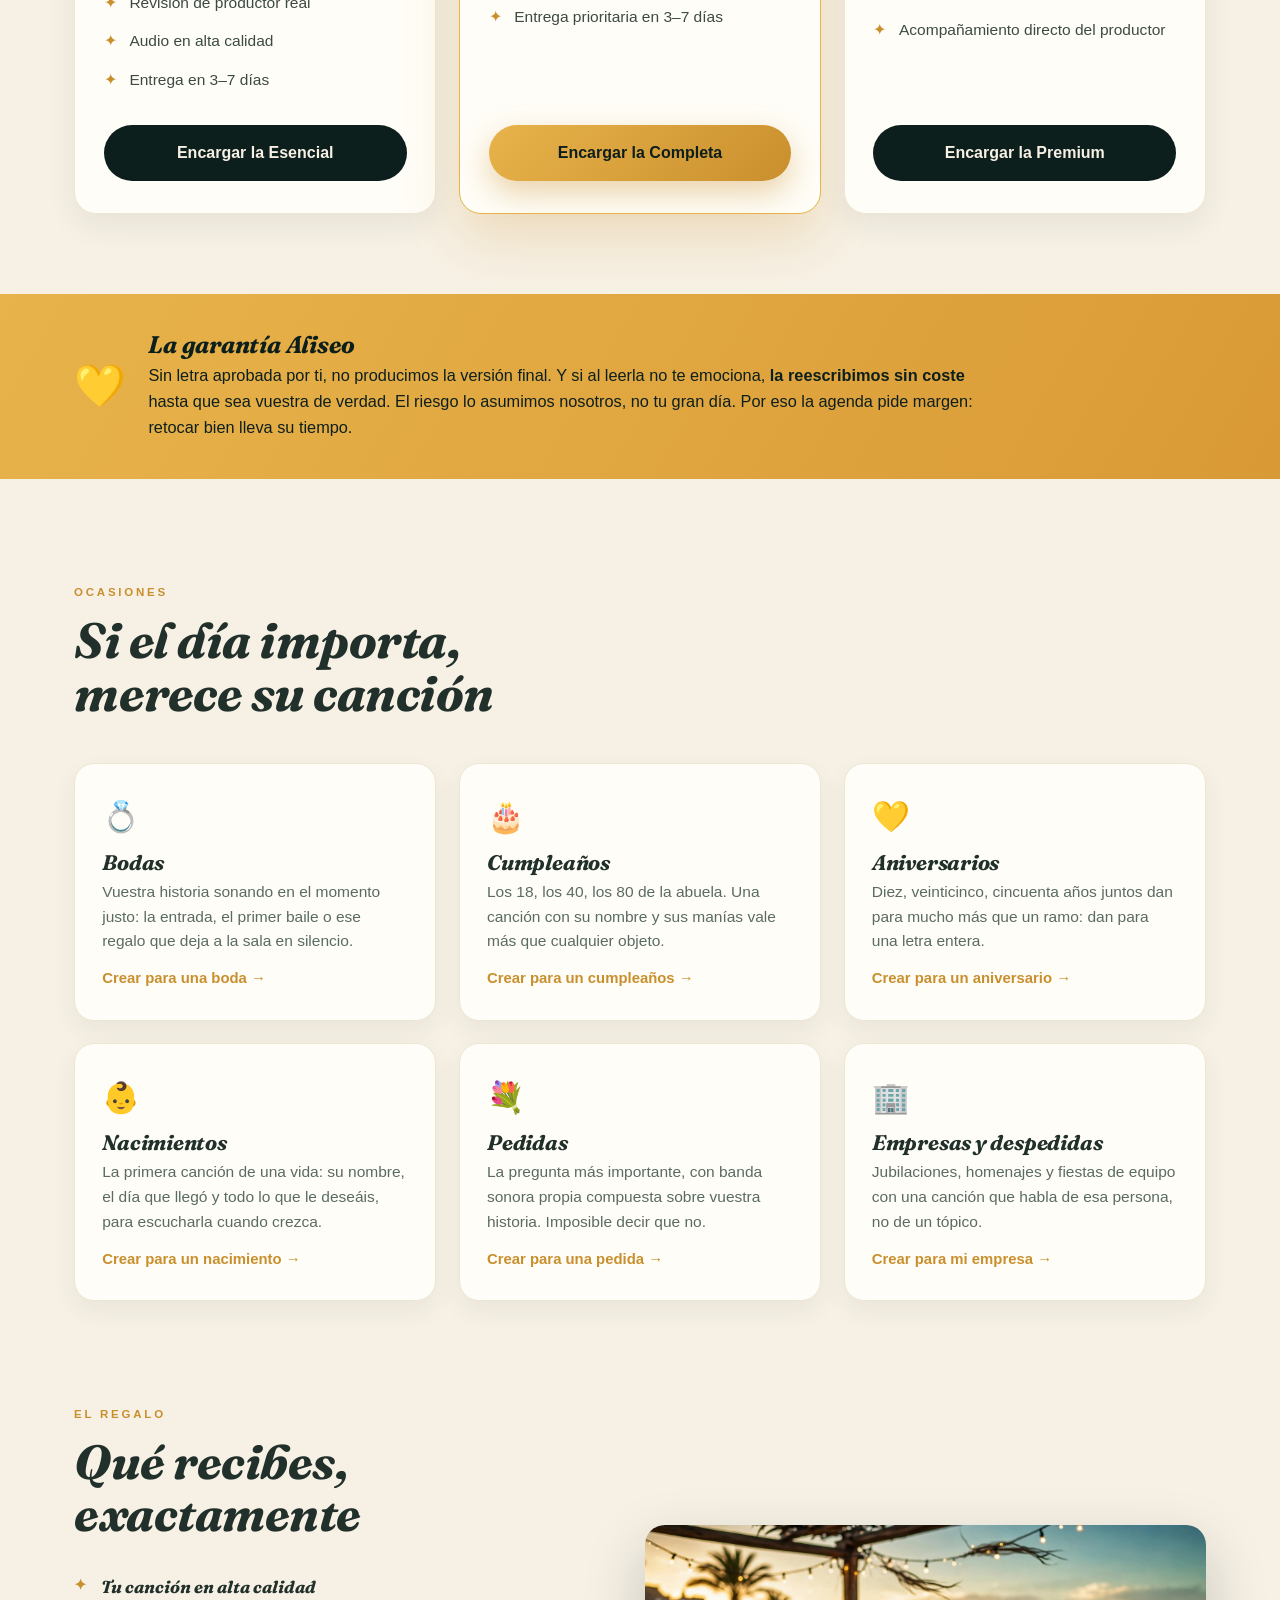
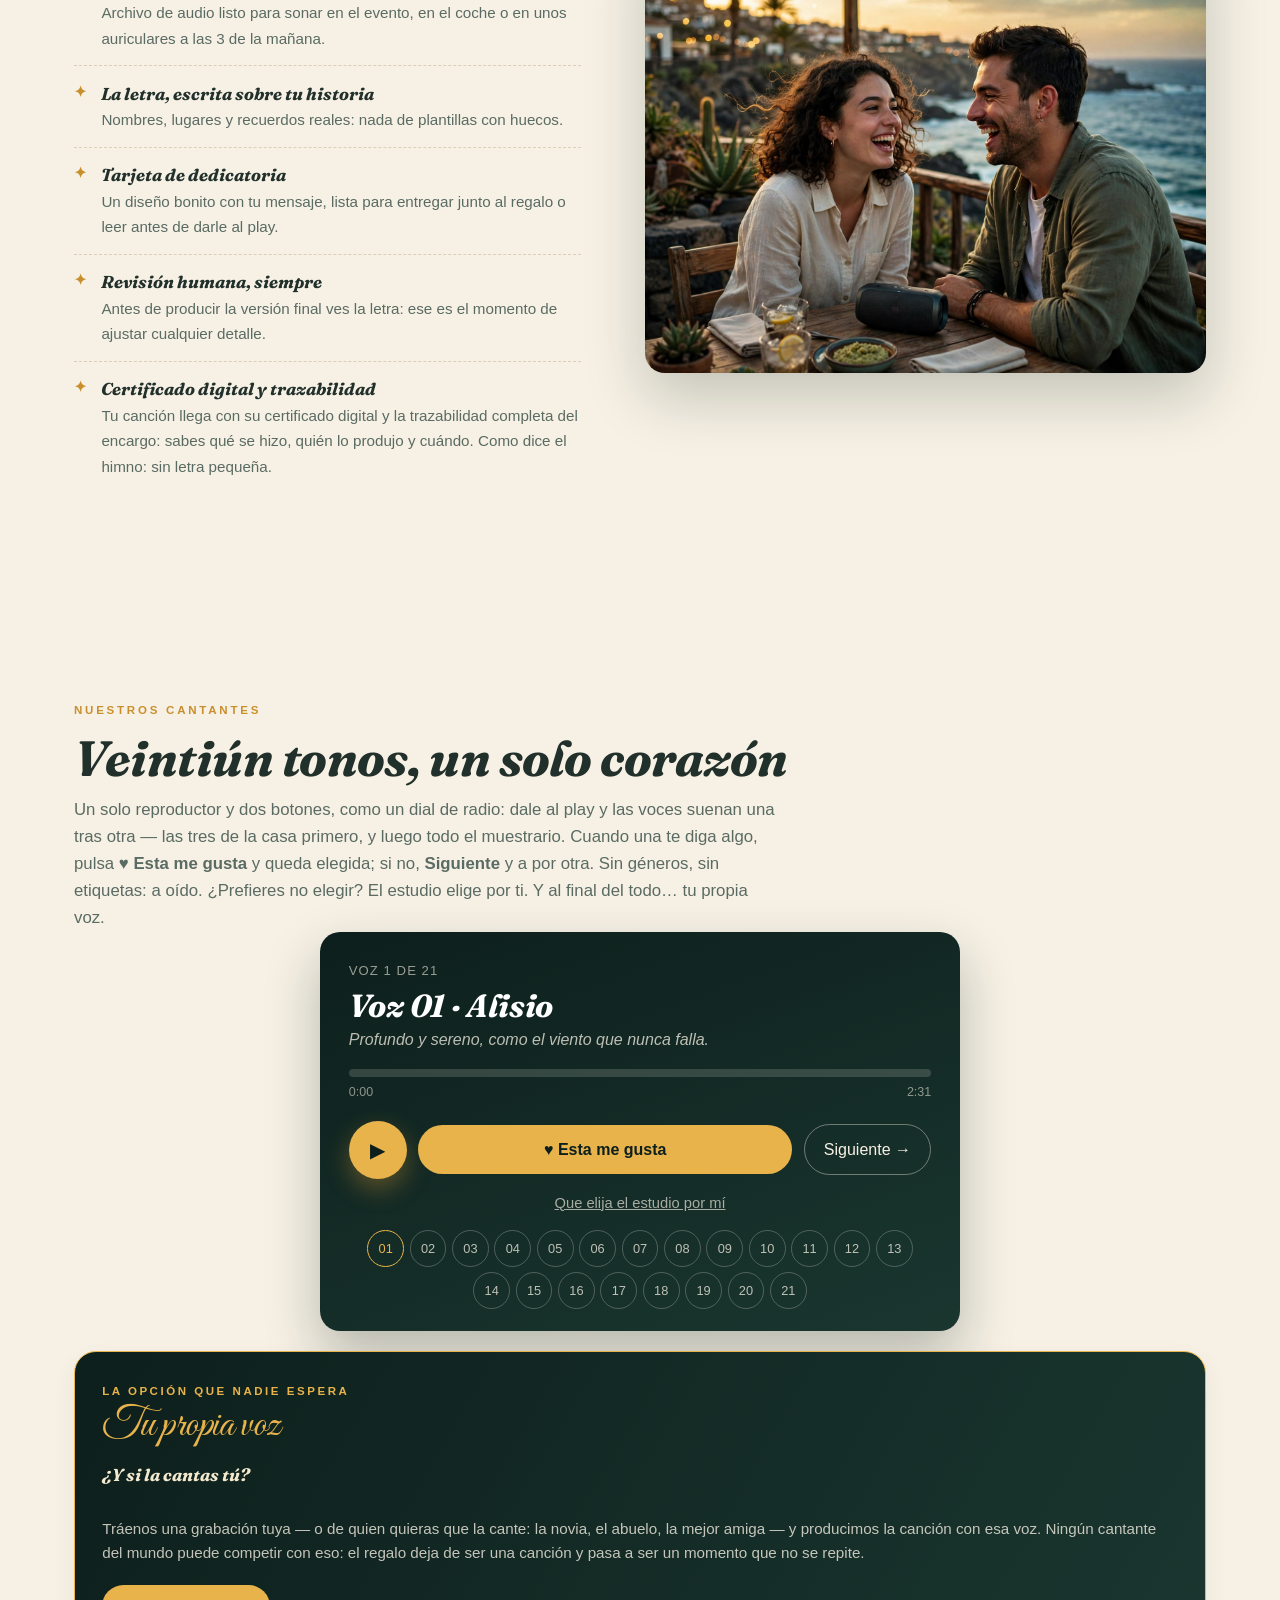
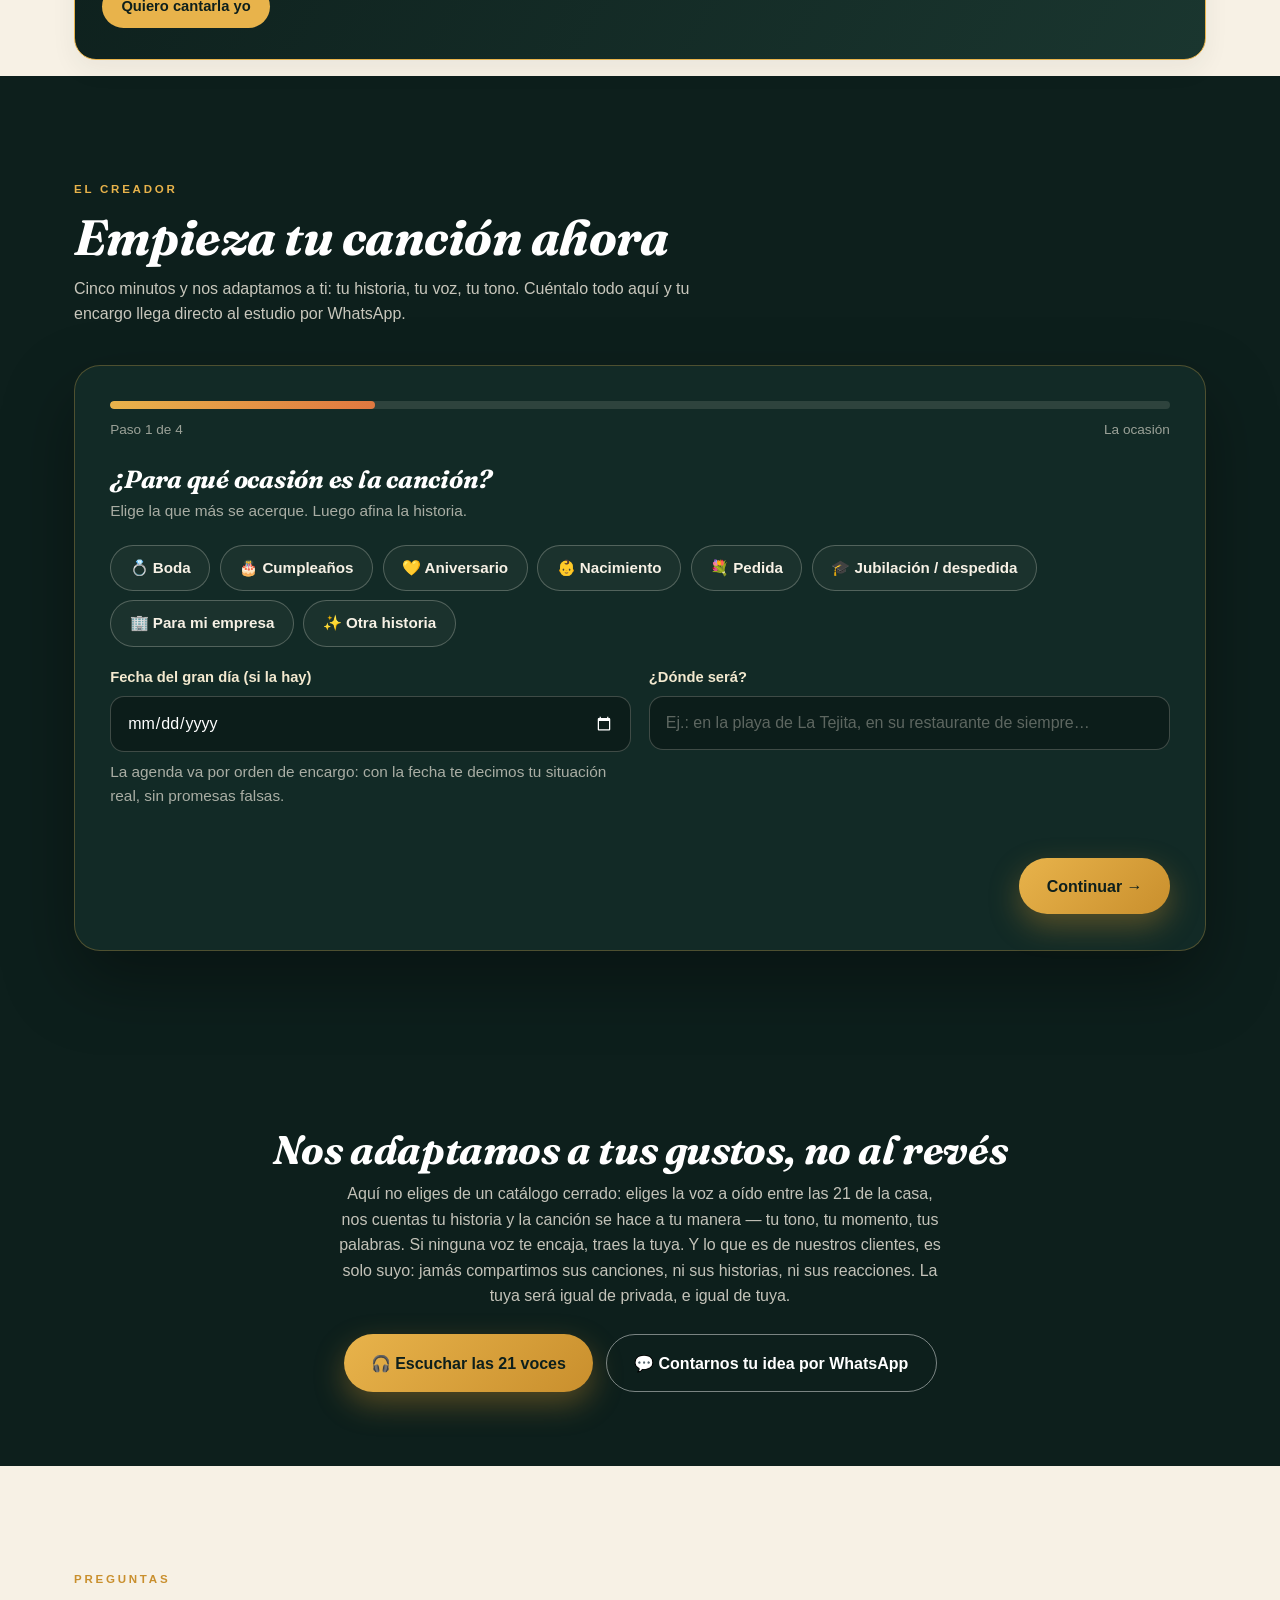
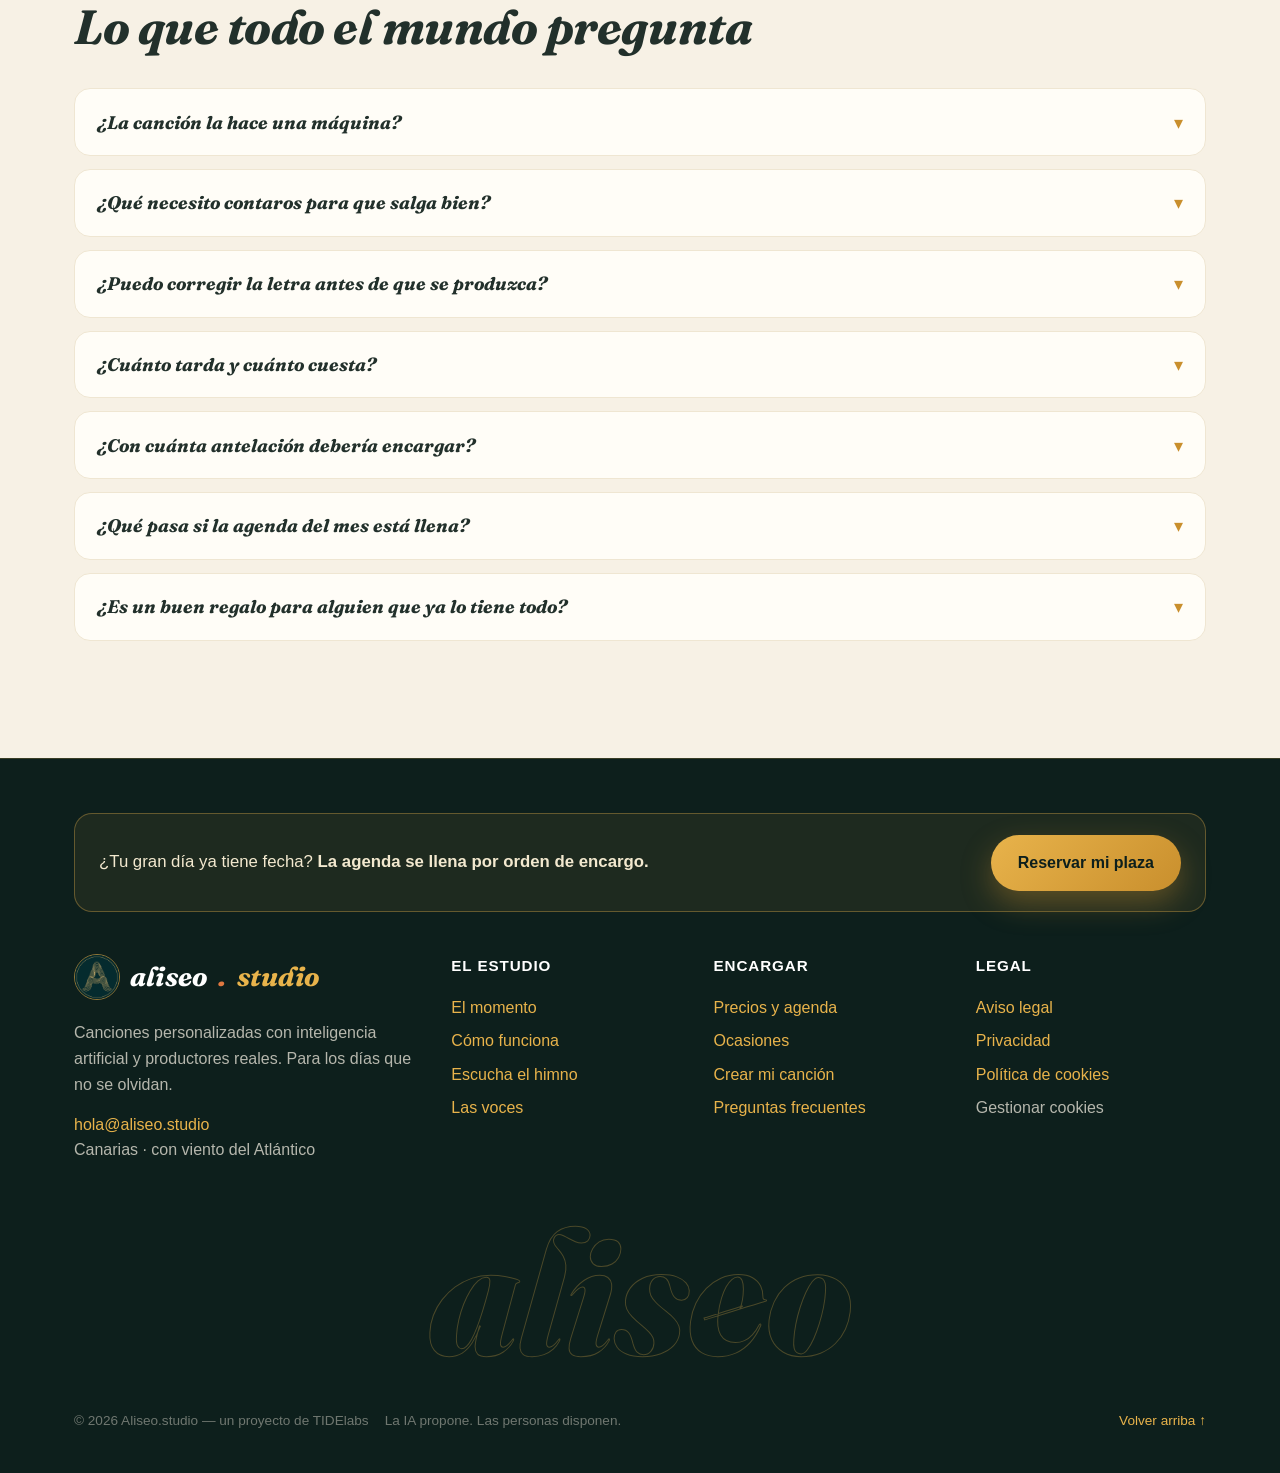
==== commit 3504cc71: "Packs v2 (founder): precios 25/44/88 y escalera por voz — Esencial las 3 de la casa, Completa las 21" ====
--- a/index.html
+++ b/index.html
@@ -19,7 +19,7 @@
 <meta name="twitter:description" content="Un regalo original: tu historia, hecha canción. 21 voces a elegir a oído, productores reales, solo 8 producciones al mes. Desde 25 €.">
 <meta name="twitter:image" content="https://aliseo.studio/img-gen/hero.jpg">
 <script type="application/ld+json">
-{"@context":"https://schema.org","@graph":[{"@type":"Organization","@id":"https://aliseo.studio/#org","name":"Aliseo.studio","url":"https://aliseo.studio/","logo":"https://aliseo.studio/brand/mark-web.jpg","email":"hola@aliseo.studio","description":"Estudio de canciones personalizadas creadas con inteligencia artificial y producidas por personas. Un proyecto de TIDElabs en Canarias.","address":{"@type":"PostalAddress","addressRegion":"Canarias","addressCountry":"ES"}},{"@type":"WebSite","@id":"https://aliseo.studio/#web","url":"https://aliseo.studio/","name":"Aliseo.studio","inLanguage":"es","publisher":{"@id":"https://aliseo.studio/#org"}},{"@type":"Service","@id":"https://aliseo.studio/#servicio","name":"Canciones personalizadas por encargo","serviceType":"Composición y producción musical personalizada","provider":{"@id":"https://aliseo.studio/#org"},"areaServed":"ES","description":"Un regalo original y personalizado: canciones únicas escritas sobre la historia del cliente para bodas, cumpleaños, aniversarios, pedidas y homenajes. Eliges la voz a oído entre las 21 del catálogo, escuchando su canción y sin etiquetas; también es posible producir con la voz del propio cliente. Agenda limitada a 8 producciones al mes, asignadas por orden de encargo, con lista de espera.","hasOfferCatalog":{"@type":"OfferCatalog","name":"Niveles de encargo","itemListElement":[{"@type":"Offer","name":"Esencial","price":"25","priceCurrency":"EUR","description":"La canción, directa al corazón: canción personalizada completa, letra escrita sobre tu historia y revisión de productor real."},{"@type":"Offer","name":"Completa","price":"49","priceCurrency":"EUR","description":"La experiencia de regalo entera: todo lo de Esencial, ver y ajustar la letra antes de producir y tarjeta de dedicatoria diseñada."},{"@type":"Offer","name":"Premium","price":"89","priceCurrency":"EUR","description":"Para los días que no se repiten: todo lo de Completa, prioridad en la agenda y versión extra (acústica o instrumental)."}]}},{"@type":"FAQPage","@id":"https://aliseo.studio/#faq","mainEntity":[{"@type":"Question","name":"¿La canción la hace una máquina?","acceptedAnswer":{"@type":"Answer","text":"La hace un equipo: la IA genera la primera versión sobre tu historia y un productor real la trabaja después — ajusta la letra, arregla, interpreta y mezcla hasta que suena a canción de verdad."}},{"@type":"Question","name":"¿Qué necesito contaros para que salga bien?","acceptedAnswer":{"@type":"Answer","text":"Nombres, cómo se conocieron o qué se celebra, dos o tres recuerdos concretos, algún lugar importante y esa frase o manía que todo el mundo reconoce. El creador de la web te guía en unos cinco minutos."}},{"@type":"Question","name":"¿Puedo corregir la letra antes de que se produzca?","acceptedAnswer":{"@type":"Answer","text":"Sí: antes de producir la versión final te enseñamos la letra para ajustar nombres, fechas y detalles. Sin letra aprobada por ti, no producimos."}},{"@type":"Question","name":"¿Cuánto tarda y cuánto cuesta?","acceptedAnswer":{"@type":"Answer","text":"Esencial 25 €, Completa 49 € y Premium 89 €, precios cerrados. Producimos 8 canciones al mes por orden de encargo; una vez tu plaza entra en el estudio, la producción tarda de 3 a 7 días."}},{"@type":"Question","name":"¿Con cuánta antelación debería encargar?","acceptedAnswer":{"@type":"Answer","text":"Con toda la posible: las 8 plazas mensuales se asignan por orden de encargo y el margen permite retocar la letra sin correr."}},{"@type":"Question","name":"¿Qué pasa si la agenda del mes está llena?","acceptedAnswer":{"@type":"Answer","text":"Entras en la lista de espera del mes siguiente, en tu orden, sin pagar nada por estar en ella: solo pagas cuando tu producción entra en agenda."}},{"@type":"Question","name":"¿Es un buen regalo para alguien que ya lo tiene todo?","acceptedAnswer":{"@type":"Answer","text":"Es el regalo que no se puede comprar dos veces: no es un objeto, es vuestra historia cantada. No ocupa una estantería ni caduca: se escucha, emociona y se guarda para siempre. Por eso funciona en las bodas, cumpleaños y aniversarios donde ya no sabes qué regalar."}}]}]}
+{"@context":"https://schema.org","@graph":[{"@type":"Organization","@id":"https://aliseo.studio/#org","name":"Aliseo.studio","url":"https://aliseo.studio/","logo":"https://aliseo.studio/brand/mark-web.jpg","email":"hola@aliseo.studio","description":"Estudio de canciones personalizadas creadas con inteligencia artificial y producidas por personas. Un proyecto de TIDElabs en Canarias.","address":{"@type":"PostalAddress","addressRegion":"Canarias","addressCountry":"ES"}},{"@type":"WebSite","@id":"https://aliseo.studio/#web","url":"https://aliseo.studio/","name":"Aliseo.studio","inLanguage":"es","publisher":{"@id":"https://aliseo.studio/#org"}},{"@type":"Service","@id":"https://aliseo.studio/#servicio","name":"Canciones personalizadas por encargo","serviceType":"Composición y producción musical personalizada","provider":{"@id":"https://aliseo.studio/#org"},"areaServed":"ES","description":"Un regalo original y personalizado: canciones únicas escritas sobre la historia del cliente para bodas, cumpleaños, aniversarios, pedidas y homenajes. Eliges la voz a oído entre las 21 del catálogo, escuchando su canción y sin etiquetas; también es posible producir con la voz del propio cliente. Agenda limitada a 8 producciones al mes, asignadas por orden de encargo, con lista de espera.","hasOfferCatalog":{"@type":"OfferCatalog","name":"Niveles de encargo","itemListElement":[{"@type":"Offer","name":"Esencial","price":"25","priceCurrency":"EUR","description":"La canción, directa al corazón: la canta una de las 3 voces de la casa (Alisio, Brisa o Marea), letra escrita sobre tu historia y aprobada por ti antes de producir, revisión de productor real."},{"@type":"Offer","name":"Completa","price":"44","priceCurrency":"EUR","description":"La experiencia de regalo entera: todo lo de Esencial y las 21 voces a elegir a oído, tarjeta de dedicatoria diseñada y videolyric con la letra."},{"@type":"Offer","name":"Premium","price":"88","priceCurrency":"EUR","description":"Para los días que no se repiten: todo lo de Completa y tu propia voz producida por el estudio, entrega exprés y versión extra (acústica o instrumental)."}]}},{"@type":"FAQPage","@id":"https://aliseo.studio/#faq","mainEntity":[{"@type":"Question","name":"¿La canción la hace una máquina?","acceptedAnswer":{"@type":"Answer","text":"La hace un equipo: la IA genera la primera versión sobre tu historia y un productor real la trabaja después — ajusta la letra, arregla, interpreta y mezcla hasta que suena a canción de verdad."}},{"@type":"Question","name":"¿Qué necesito contaros para que salga bien?","acceptedAnswer":{"@type":"Answer","text":"Nombres, cómo se conocieron o qué se celebra, dos o tres recuerdos concretos, algún lugar importante y esa frase o manía que todo el mundo reconoce. El creador de la web te guía en unos cinco minutos."}},{"@type":"Question","name":"¿Puedo corregir la letra antes de que se produzca?","acceptedAnswer":{"@type":"Answer","text":"Sí: antes de producir la versión final te enseñamos la letra para ajustar nombres, fechas y detalles. Sin letra aprobada por ti, no producimos."}},{"@type":"Question","name":"¿Cuánto tarda y cuánto cuesta?","acceptedAnswer":{"@type":"Answer","text":"Esencial 25 €, Completa 44 € y Premium 88 €, precios cerrados. La diferencia es la voz: las 3 de la casa, las 21 del catálogo o tu propia voz. Producimos 8 canciones al mes por orden de encargo; una vez tu plaza entra en el estudio, la producción tarda de 3 a 7 días."}},{"@type":"Question","name":"¿Con cuánta antelación debería encargar?","acceptedAnswer":{"@type":"Answer","text":"Con toda la posible: las 8 plazas mensuales se asignan por orden de encargo y el margen permite retocar la letra sin correr."}},{"@type":"Question","name":"¿Qué pasa si la agenda del mes está llena?","acceptedAnswer":{"@type":"Answer","text":"Entras en la lista de espera del mes siguiente, en tu orden, sin pagar nada por estar en ella: solo pagas cuando tu producción entra en agenda."}},{"@type":"Question","name":"¿Es un buen regalo para alguien que ya lo tiene todo?","acceptedAnswer":{"@type":"Answer","text":"Es el regalo que no se puede comprar dos veces: no es un objeto, es vuestra historia cantada. No ocupa una estantería ni caduca: se escucha, emociona y se guarda para siempre. Por eso funciona en las bodas, cumpleaños y aniversarios donde ya no sabes qué regalar."}}]}]}
 </script>
 <meta name="theme-color" content="#0D1F1C">
 <link rel="icon" type="image/png" href="brand/favicon.png">
@@ -536,7 +536,7 @@
   <div class="wrap">
     <p class="kicker rv">La oferta · precios de lanzamiento</p>
     <h2 class="rv">Elige cómo de grande<br>quieres que suene</h2>
-    <p class="lead rv">Precio cerrado, sin sorpresas: el que ves es el que pagas. Todas incluyen la letra escrita sobre tu historia y la revisión humana de un productor.</p>
+    <p class="lead rv">Precio cerrado, sin sorpresas: el que ves es el que pagas. Todas incluyen la letra escrita sobre tu historia, aprobada por ti antes de producir, y la revisión humana de un productor. Lo que cambia en cada nivel es la voz.</p>
     <div class="agenda rv">
       <div class="num8">8<small>PRODUCCIONES AL MES</small></div>
       <div>
@@ -551,8 +551,9 @@
         <p class="precio">25 €</p>
         <p class="tsub">La canción, directa al corazón.</p>
         <ul>
+          <li>La canta una de las 3 voces de la casa: Alisio, Brisa o Marea</li>
           <li>Canción personalizada completa</li>
-          <li>Letra escrita sobre tu historia</li>
+          <li>Letra escrita sobre tu historia, aprobada por ti antes de producir</li>
           <li>Revisión de productor real</li>
           <li>Audio en alta calidad</li>
           <li>Entrega en 3–7 días</li>
@@ -562,29 +563,30 @@
       <article class="tier pop rv">
         <span class="tflag">★ LA MÁS PEDIDA</span>
         <h3>Completa</h3>
-        <p class="precio">49 €</p>
+        <p class="precio">44 €</p>
         <p class="tsub">La experiencia de regalo entera.</p>
         <ul>
           <li>Todo lo de Esencial</li>
-          <li>Ves y ajustas la letra antes de producir</li>
+          <li>Las 21 voces a elegir a oído</li>
           <li>Tarjeta de dedicatoria diseñada</li>
           <li>Videolyric con la letra para proyectar y compartir</li>
           <li>Entrega prioritaria en 3–7 días</li>
         </ul>
-        <a class="btn btn-gold" href="#crear" data-tier="Completa · 49 €">Encargar la Completa</a>
+        <a class="btn btn-gold" href="#crear" data-tier="Completa · 44 €">Encargar la Completa</a>
       </article>
       <article class="tier rv">
         <h3>Premium</h3>
-        <p class="precio">89 €</p>
+        <p class="precio">88 €</p>
         <p class="tsub">Para los días que no se repiten.</p>
         <ul>
           <li>Todo lo de Completa</li>
+          <li>Tu propia voz, producida por el estudio</li>
           <li>Entrega exprés: la primera en la cola</li>
           <li>Versión extra (acústica o instrumental)</li>
           <li>Videolyric vertical para redes</li>
           <li>Acompañamiento directo del productor</li>
         </ul>
-        <a class="btn btn-dark" href="#crear" data-tier="Premium · 89 €">Encargar la Premium</a>
+        <a class="btn btn-dark" href="#crear" data-tier="Premium · 88 €">Encargar la Premium</a>
       </article>
     </div>
   </div>
@@ -741,10 +743,11 @@
         <div class="field"><label>Tu nivel</label>
           <div class="chips" id="chTier">
             <button class="chip" type="button" data-price="25">Esencial · 25 €</button>
-            <button class="chip sel" type="button" data-price="49">Completa · 49 €</button>
-            <button class="chip" type="button" data-price="89">Premium · 89 €</button>
+            <button class="chip sel" type="button" data-price="44">Completa · 44 €</button>
+            <button class="chip" type="button" data-price="88">Premium · 88 €</button>
           </div>
         </div>
+        <p class="hint" style="margin-top:.6rem">La escalera es la voz: en Esencial cantan las 3 de la casa; las voces 04–21 entran en Completa, y tu propia voz, en Premium.</p>
         <div class="urgency" id="wzUrgency">🗓️ Agenda limitada: 8 producciones al mes, por orden de encargo. Cuéntanos la fecha en el paso 1 y te decimos tu situación exacta.</div>
         <div class="resumen" id="wzResumen"></div>
         <div class="sendrow" style="flex-direction:column;align-items:stretch">
@@ -785,7 +788,7 @@
     <div class="fitem rv"><button type="button">¿La canción la hace una máquina?<span class="arr">▾</span></button><div class="ans"><p>La hace un equipo. La inteligencia artificial genera la primera versión sobre tu historia — melodía, armonía y una primera letra — y un productor real la trabaja después: ajusta la letra a tu historia, arregla, interpreta y mezcla hasta que suena a canción de verdad. La IA sin supervisión suena a IA; por eso en Aliseo nunca entrega sola.</p></div></div>
     <div class="fitem rv"><button type="button">¿Qué necesito contaros para que salga bien?<span class="arr">▾</span></button><div class="ans"><p>Nombres, cómo se conocieron o qué se celebra, dos o tres recuerdos concretos, algún lugar importante y esa frase o manía que todo el mundo reconoce. Con eso basta: el creador de arriba te guía paso a paso y tardas unos cinco minutos.</p></div></div>
     <div class="fitem rv"><button type="button">¿Puedo corregir la letra antes de que se produzca?<span class="arr">▾</span></button><div class="ans"><p>Sí, y es parte del proceso: antes de producir la versión final te enseñamos la letra para que ajustes nombres, fechas y cualquier detalle. Preferimos mil veces corregir una palabra que entregar una canción casi perfecta.</p></div></div>
-    <div class="fitem rv"><button type="button">¿Cuánto tarda y cuánto cuesta?<span class="arr">▾</span></button><div class="ans"><p>Precios de lanzamiento: Esencial 25 €, Completa 49 € y Premium 89 €, cerrados y sin sorpresas. Producimos solo 8 canciones al mes, por orden de encargo; una vez tu plaza entra en el estudio, la producción tarda de 3 a 7 días. Cuéntanos la fecha en el creador y te decimos tu situación al instante.</p></div></div>
+    <div class="fitem rv"><button type="button">¿Cuánto tarda y cuánto cuesta?<span class="arr">▾</span></button><div class="ans"><p>Precios de lanzamiento: Esencial 25 €, Completa 44 € y Premium 88 €, cerrados y sin sorpresas. La diferencia es la voz: las 3 de la casa en Esencial, las 21 en Completa y tu propia voz en Premium. Producimos solo 8 canciones al mes, por orden de encargo; una vez tu plaza entra en el estudio, la producción tarda de 3 a 7 días. Cuéntanos la fecha en el creador y te decimos tu situación al instante.</p></div></div>
     <div class="fitem rv"><button type="button">¿Con cuánta antelación debería encargar?<span class="arr">▾</span></button><div class="ans"><p>Con toda la que puedas. Producimos 8 canciones al mes y las plazas vuelan por orden de encargo; además, el margen es lo que permite enseñaros la letra, retocarla y dejar la canción perfecta sin correr. Si tu gran día está lejos, mejor: entras en la agenda con la calma que estas canciones merecen.</p></div></div>
     <div class="fitem rv"><button type="button">¿Qué pasa si la agenda del mes está llena?<span class="arr">▾</span></button><div class="ans"><p>Entras en la lista de espera del mes siguiente, en tu orden, y te avisamos en cuanto se libere o se abra tu plaza. Sin pagos por adelantado por estar en la lista: solo pagas cuando tu producción entra en agenda. Y siendo honestos: si tu fecha está muy cerca y el mes está lleno, te lo diremos claro antes de que pagues nada.</p></div></div>
     <div class="fitem rv"><button type="button">¿Es un buen regalo para alguien que ya lo tiene todo?<span class="arr">▾</span></button><div class="ans"><p>Es el regalo que no se puede comprar dos veces: no es un objeto, es vuestra historia cantada. No ocupa una estantería ni caduca: se escucha, emociona y se guarda para siempre. Por eso funciona en las bodas, cumpleaños y aniversarios donde ya no sabes qué regalar.</p></div></div>
@@ -996,7 +999,7 @@
   L.push("La historia:");
   L.push(v("fHistoria") || "(aún por contar)");
   L.push("");
-  L.push("Nivel: " + (WZ.tier || "Completa · 49 €"));
+  L.push("Nivel: " + (WZ.tier || "Completa · 44 €"));
   return L.join("\n");
 }
 function wzResumen(){
@@ -1037,7 +1040,7 @@
 });
 
 /* ---------- nivel / urgencia / pago ---------- */
-WZ.tier = "Completa \u00b7 49 \u20ac"; WZ.price = 49; WZ.sentir = "";
+WZ.tier = "Completa \u00b7 44 \u20ac"; WZ.price = 44; WZ.sentir = "";
 (function(){
   var box = document.getElementById("chTier");
   box.addEventListener("click", function(e){
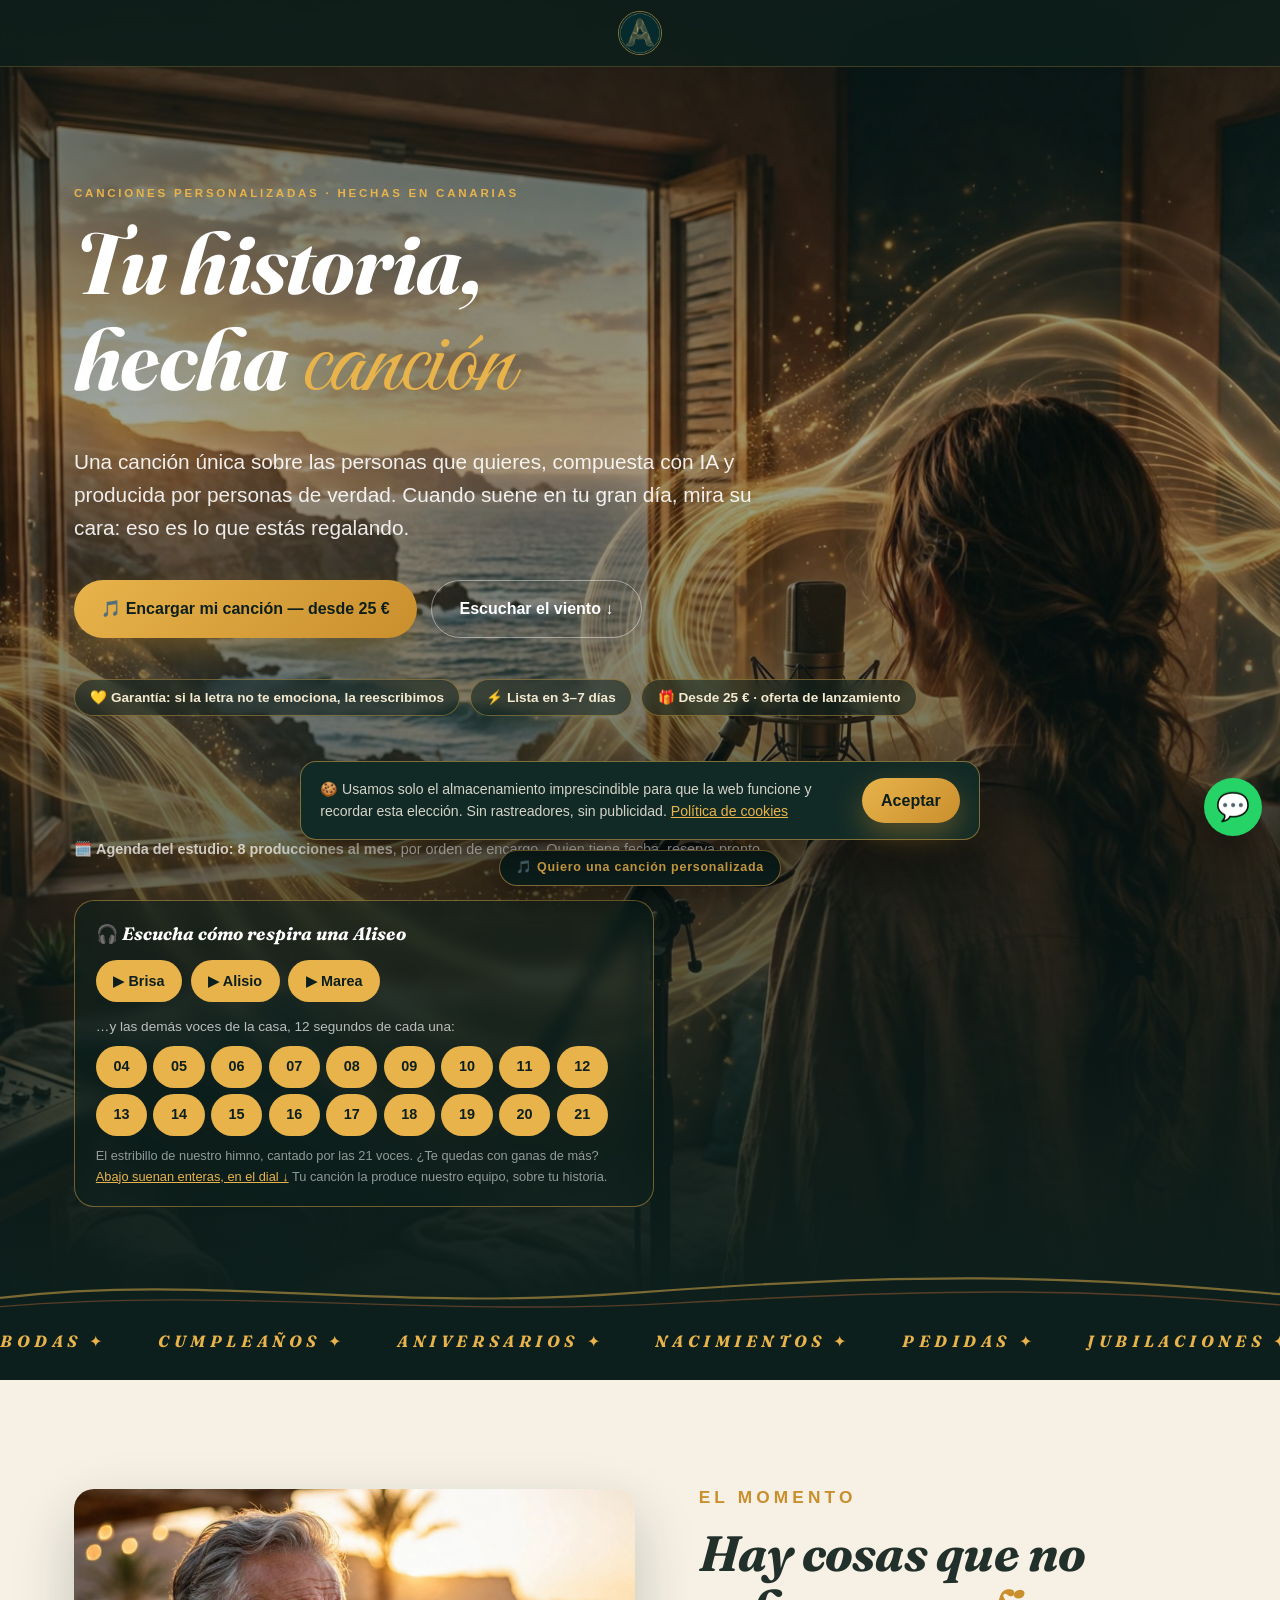
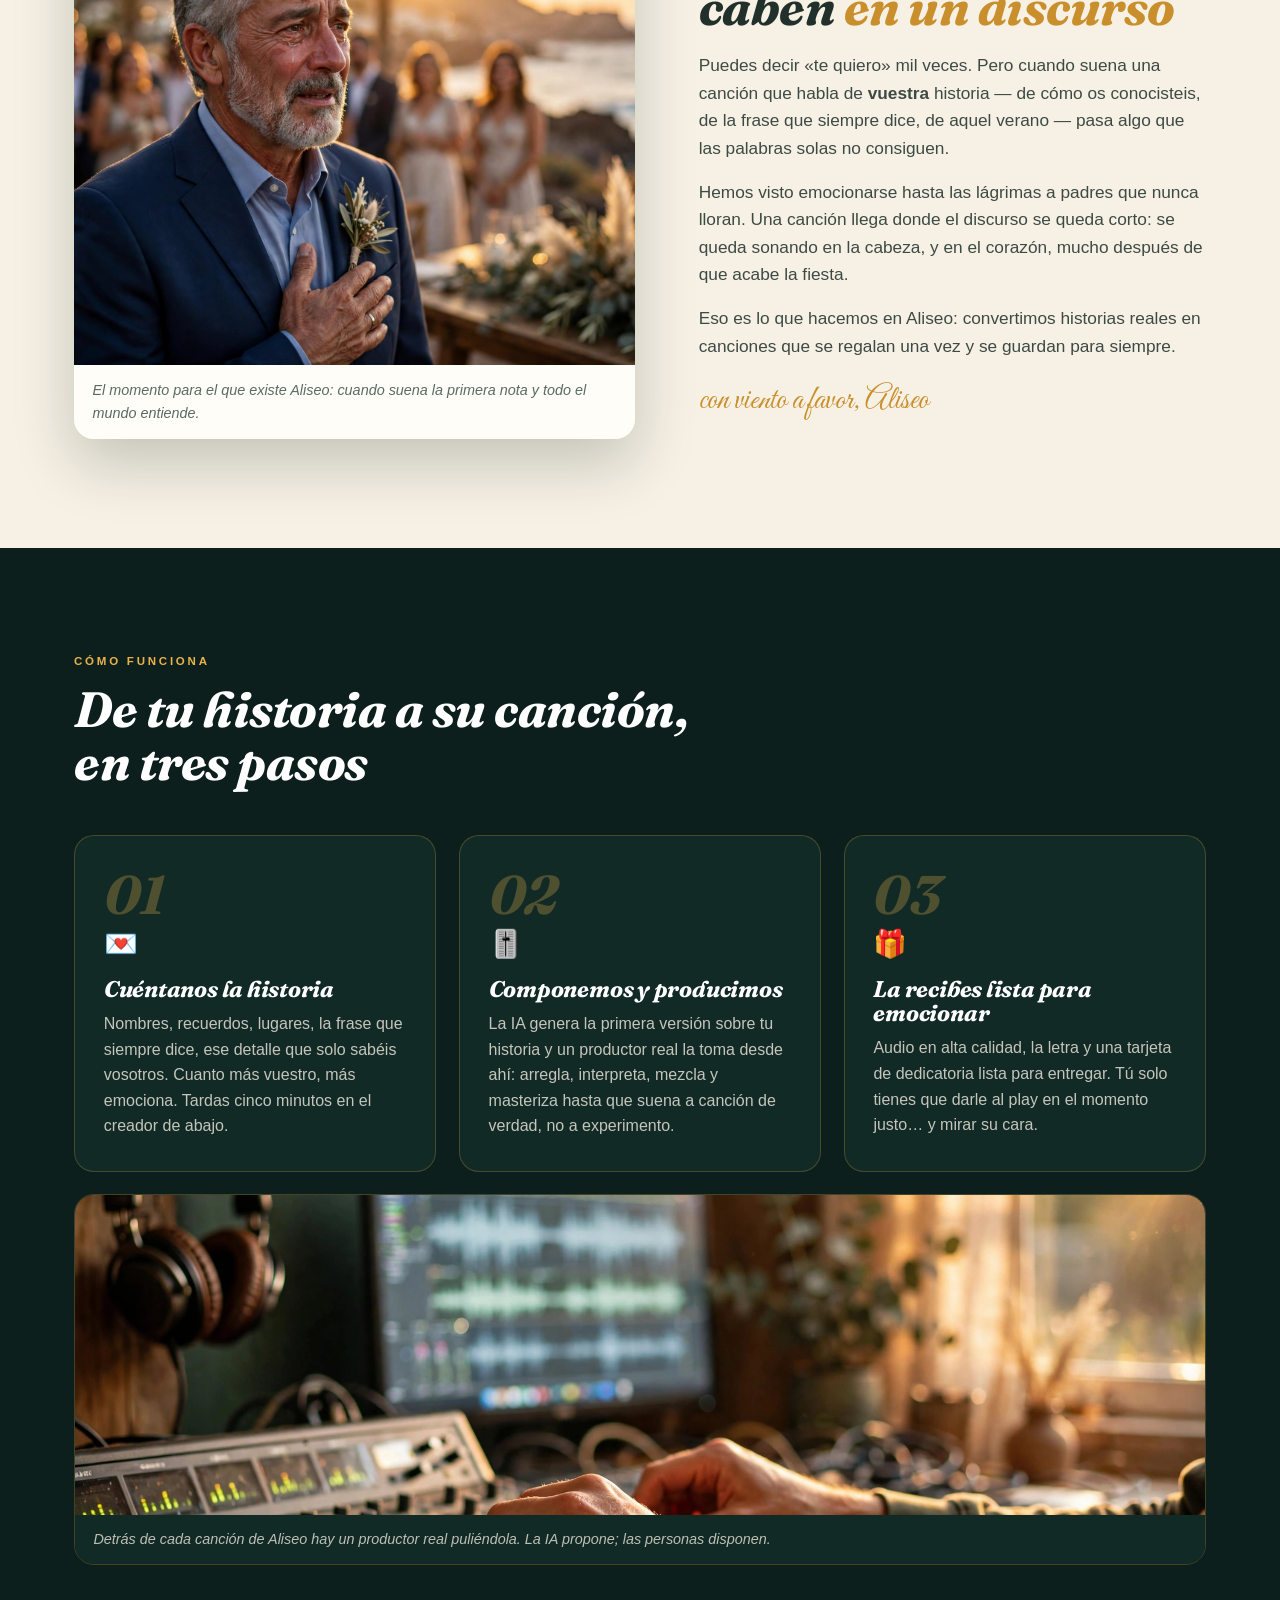
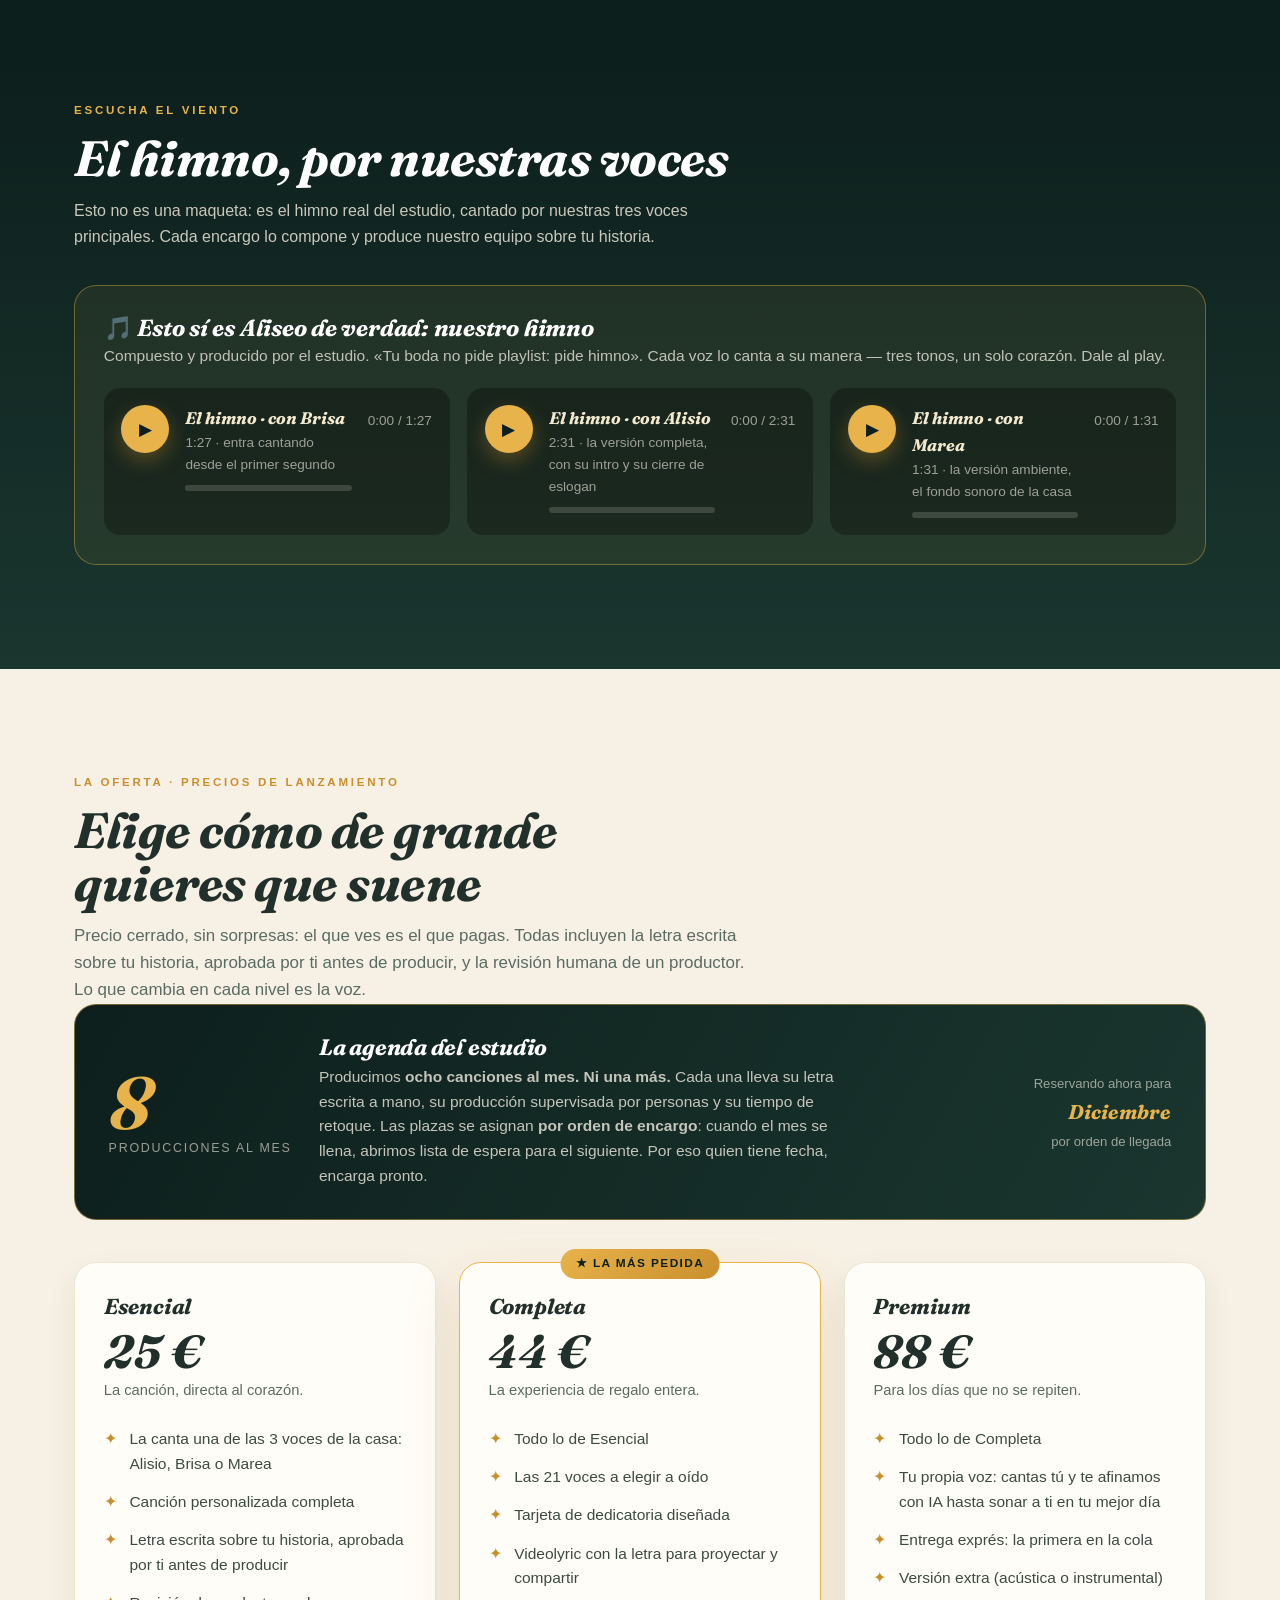
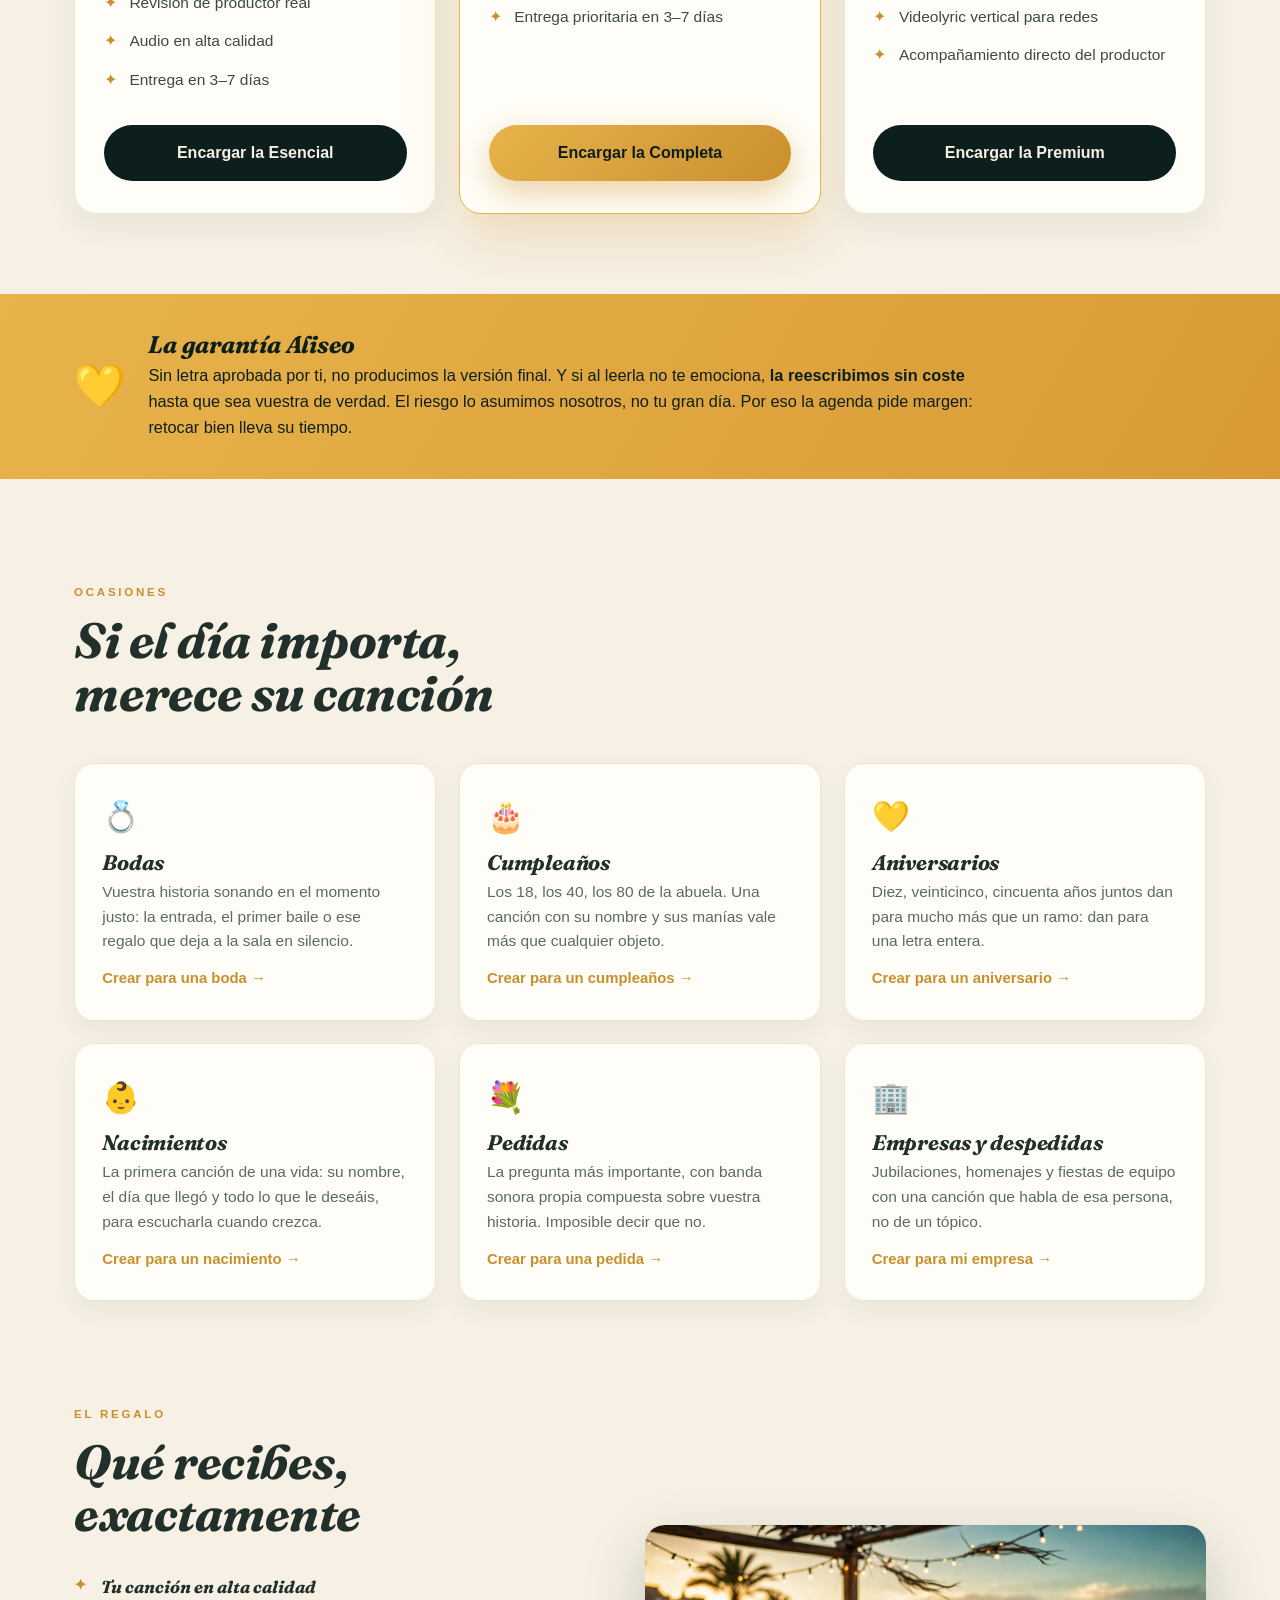
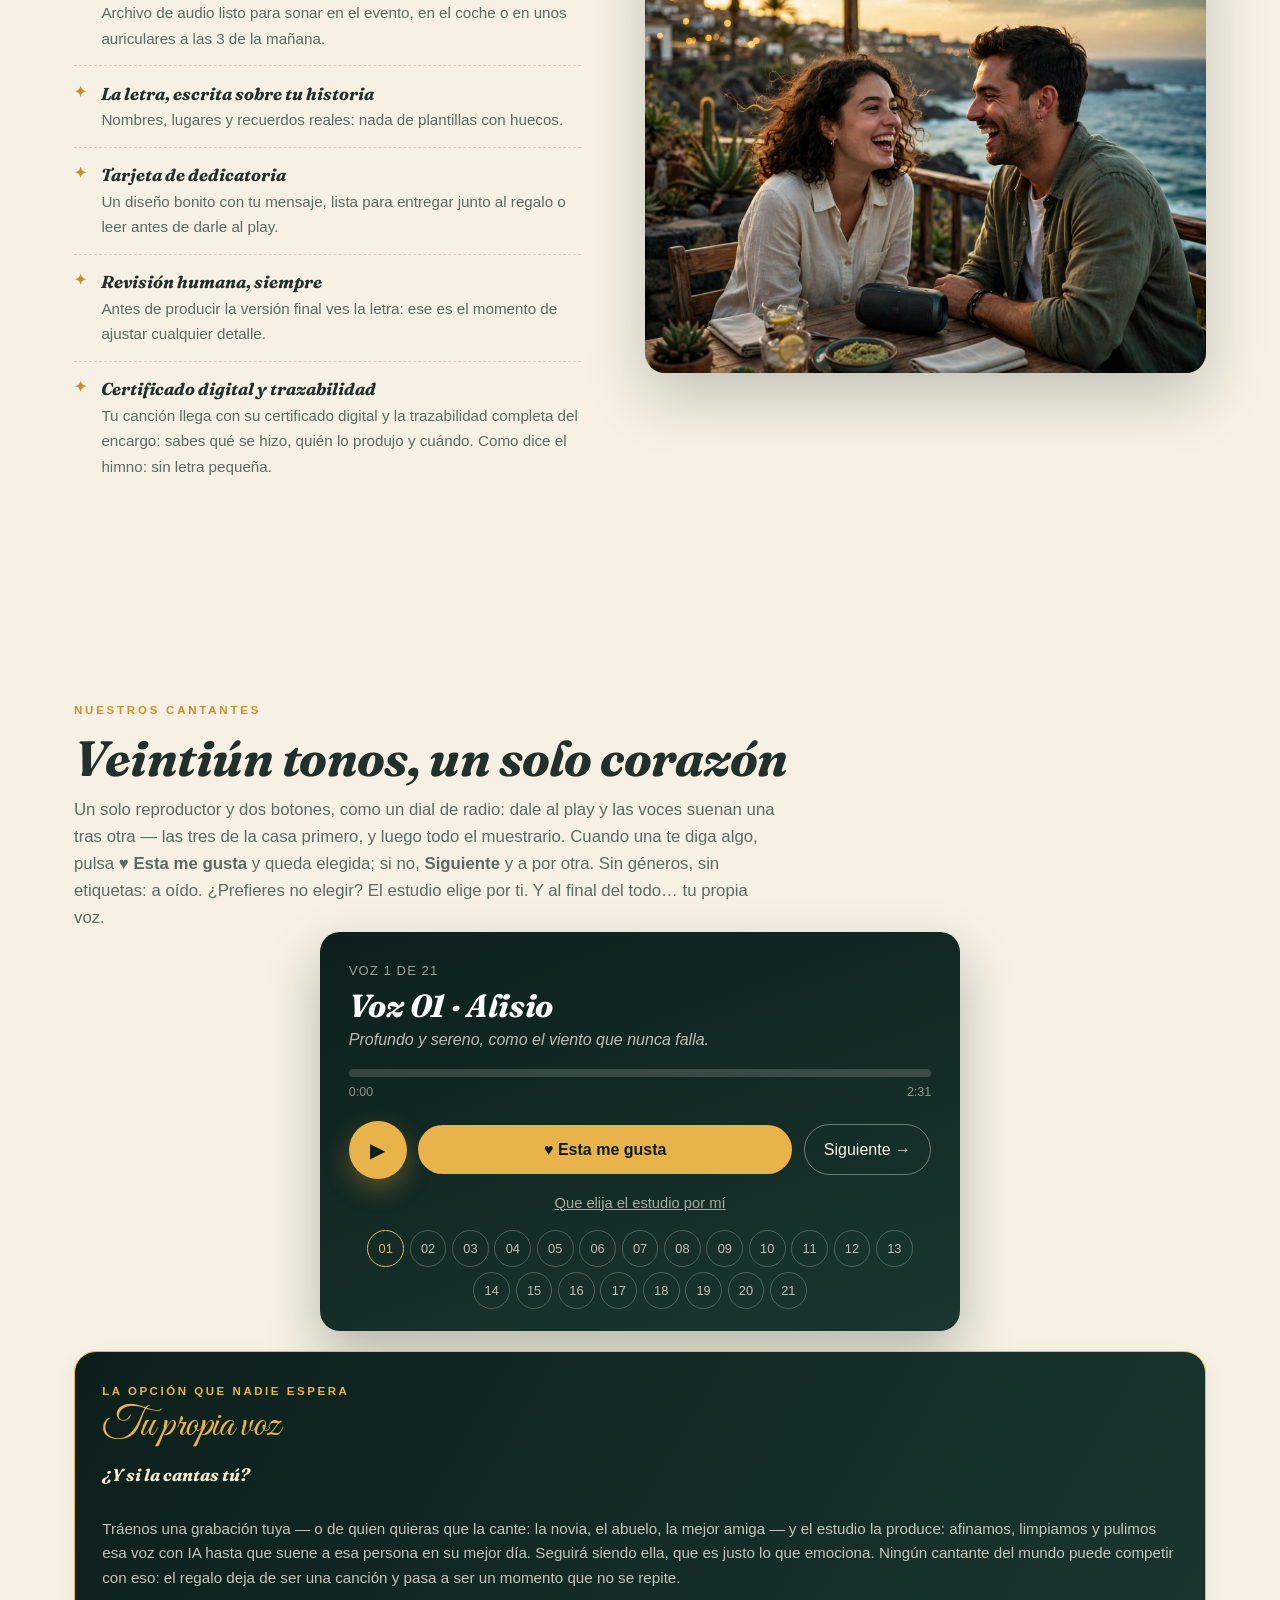
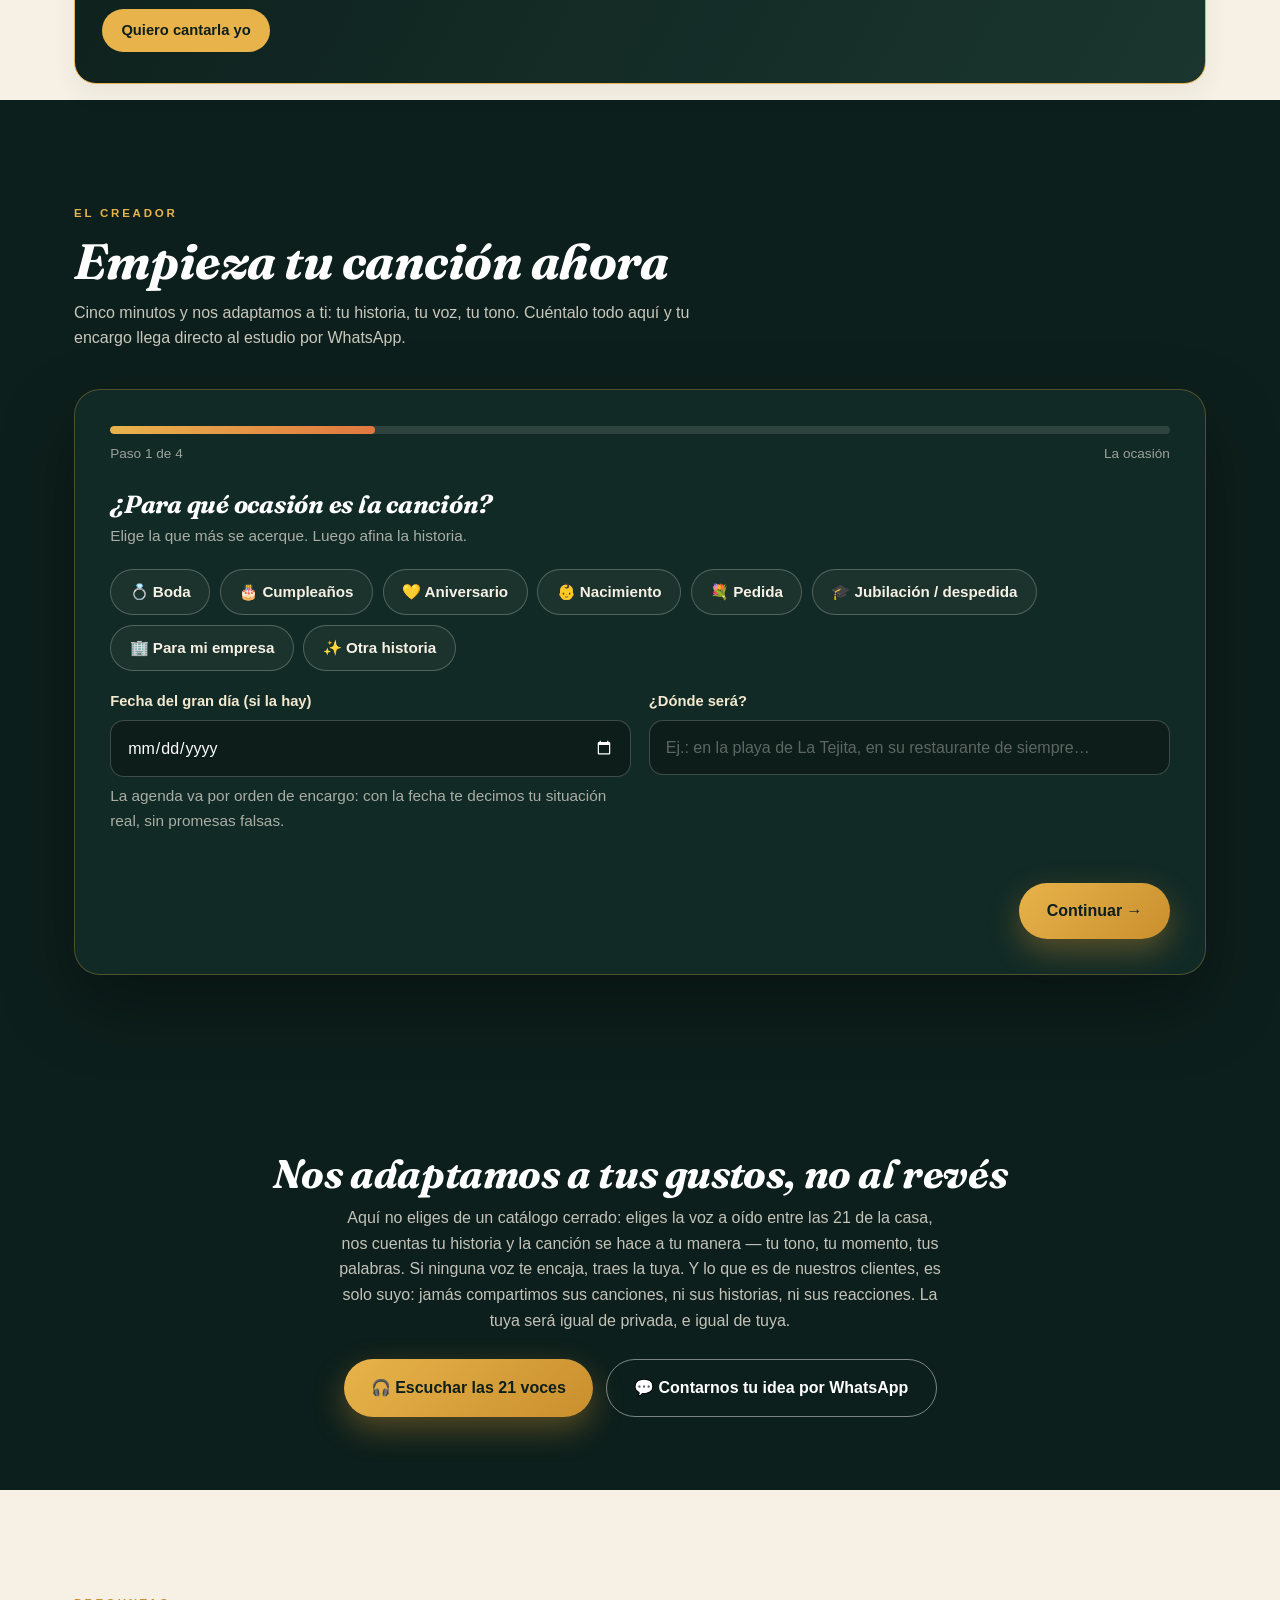
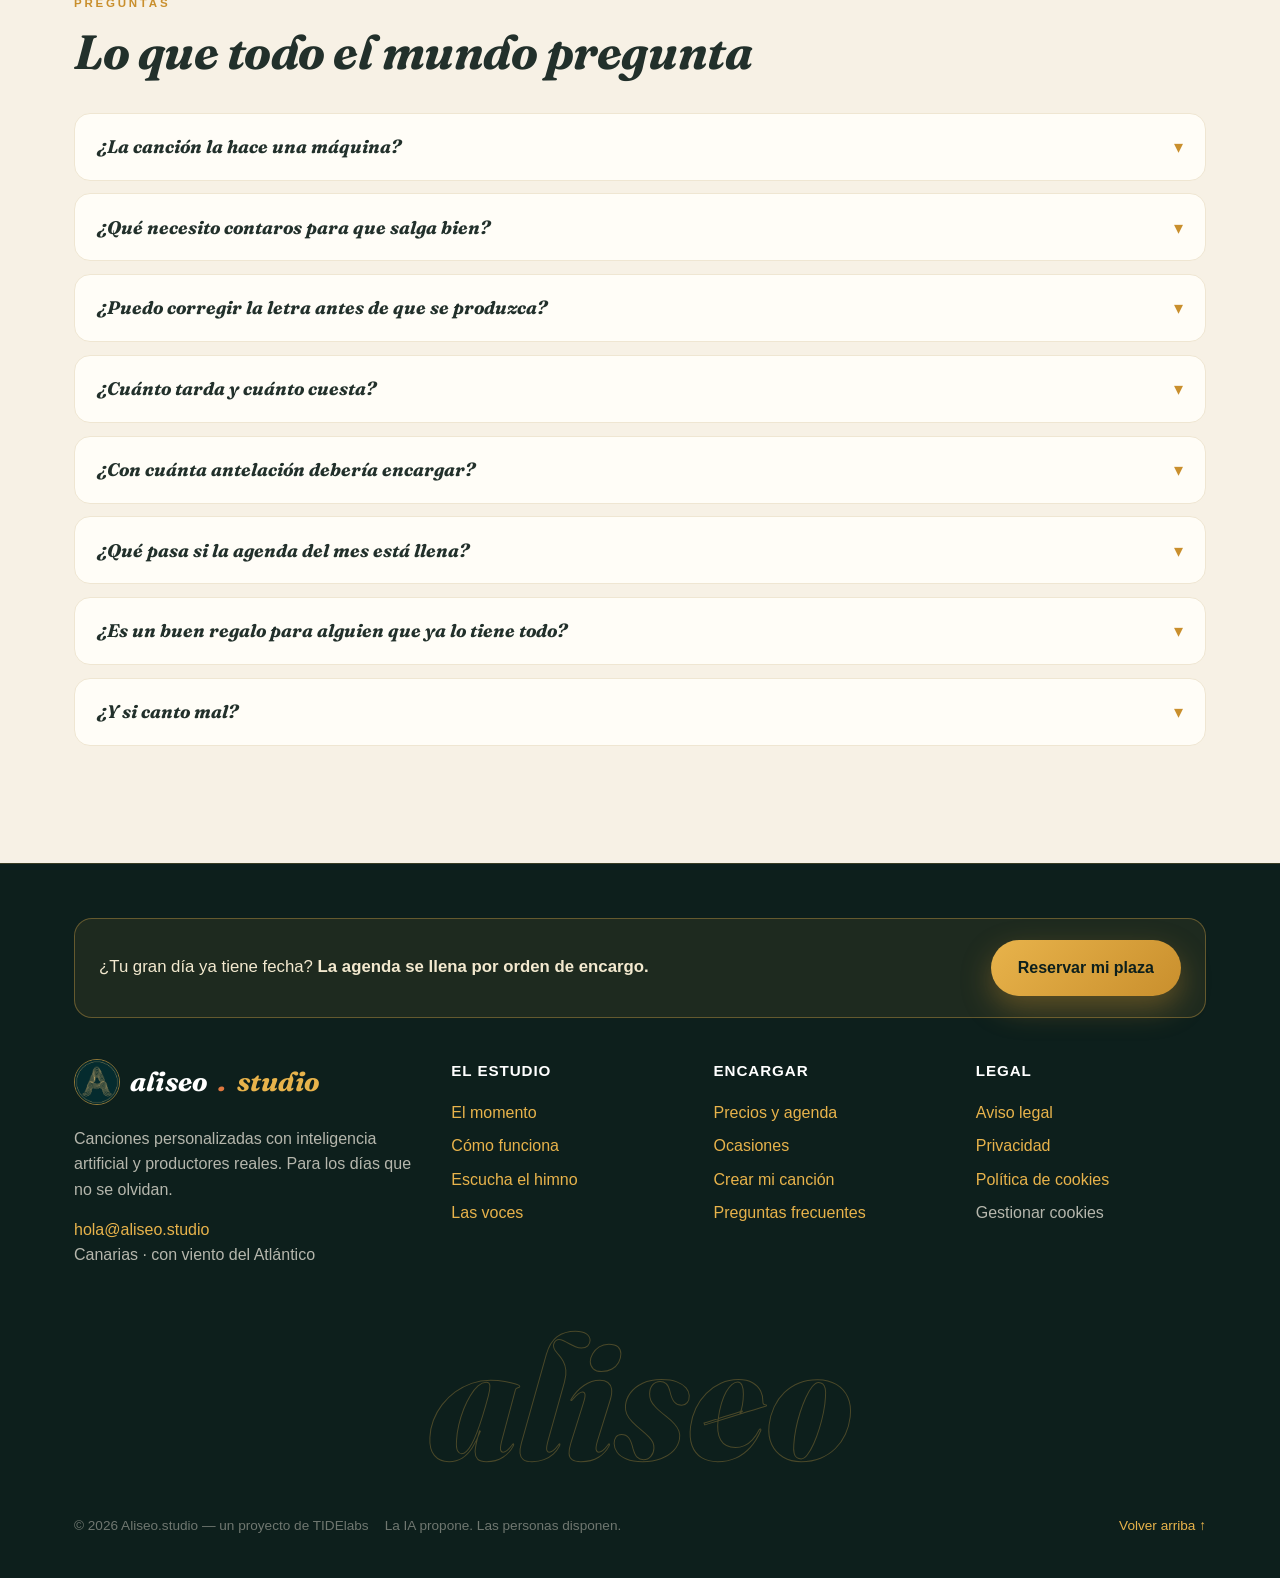
==== commit 3c7abb86: "Tu propia voz, definida: cantas tú y el estudio afina/pule con IA hasta sonar a ti en tu mejor día (" ====
--- a/index.html
+++ b/index.html
@@ -19,7 +19,7 @@
 <meta name="twitter:description" content="Un regalo original: tu historia, hecha canción. 21 voces a elegir a oído, productores reales, solo 8 producciones al mes. Desde 25 €.">
 <meta name="twitter:image" content="https://aliseo.studio/img-gen/hero.jpg">
 <script type="application/ld+json">
-{"@context":"https://schema.org","@graph":[{"@type":"Organization","@id":"https://aliseo.studio/#org","name":"Aliseo.studio","url":"https://aliseo.studio/","logo":"https://aliseo.studio/brand/mark-web.jpg","email":"hola@aliseo.studio","description":"Estudio de canciones personalizadas creadas con inteligencia artificial y producidas por personas. Un proyecto de TIDElabs en Canarias.","address":{"@type":"PostalAddress","addressRegion":"Canarias","addressCountry":"ES"}},{"@type":"WebSite","@id":"https://aliseo.studio/#web","url":"https://aliseo.studio/","name":"Aliseo.studio","inLanguage":"es","publisher":{"@id":"https://aliseo.studio/#org"}},{"@type":"Service","@id":"https://aliseo.studio/#servicio","name":"Canciones personalizadas por encargo","serviceType":"Composición y producción musical personalizada","provider":{"@id":"https://aliseo.studio/#org"},"areaServed":"ES","description":"Un regalo original y personalizado: canciones únicas escritas sobre la historia del cliente para bodas, cumpleaños, aniversarios, pedidas y homenajes. Eliges la voz a oído entre las 21 del catálogo, escuchando su canción y sin etiquetas; también es posible producir con la voz del propio cliente. Agenda limitada a 8 producciones al mes, asignadas por orden de encargo, con lista de espera.","hasOfferCatalog":{"@type":"OfferCatalog","name":"Niveles de encargo","itemListElement":[{"@type":"Offer","name":"Esencial","price":"25","priceCurrency":"EUR","description":"La canción, directa al corazón: la canta una de las 3 voces de la casa (Alisio, Brisa o Marea), letra escrita sobre tu historia y aprobada por ti antes de producir, revisión de productor real."},{"@type":"Offer","name":"Completa","price":"44","priceCurrency":"EUR","description":"La experiencia de regalo entera: todo lo de Esencial y las 21 voces a elegir a oído, tarjeta de dedicatoria diseñada y videolyric con la letra."},{"@type":"Offer","name":"Premium","price":"88","priceCurrency":"EUR","description":"Para los días que no se repiten: todo lo de Completa y tu propia voz producida por el estudio, entrega exprés y versión extra (acústica o instrumental)."}]}},{"@type":"FAQPage","@id":"https://aliseo.studio/#faq","mainEntity":[{"@type":"Question","name":"¿La canción la hace una máquina?","acceptedAnswer":{"@type":"Answer","text":"La hace un equipo: la IA genera la primera versión sobre tu historia y un productor real la trabaja después — ajusta la letra, arregla, interpreta y mezcla hasta que suena a canción de verdad."}},{"@type":"Question","name":"¿Qué necesito contaros para que salga bien?","acceptedAnswer":{"@type":"Answer","text":"Nombres, cómo se conocieron o qué se celebra, dos o tres recuerdos concretos, algún lugar importante y esa frase o manía que todo el mundo reconoce. El creador de la web te guía en unos cinco minutos."}},{"@type":"Question","name":"¿Puedo corregir la letra antes de que se produzca?","acceptedAnswer":{"@type":"Answer","text":"Sí: antes de producir la versión final te enseñamos la letra para ajustar nombres, fechas y detalles. Sin letra aprobada por ti, no producimos."}},{"@type":"Question","name":"¿Cuánto tarda y cuánto cuesta?","acceptedAnswer":{"@type":"Answer","text":"Esencial 25 €, Completa 44 € y Premium 88 €, precios cerrados. La diferencia es la voz: las 3 de la casa, las 21 del catálogo o tu propia voz. Producimos 8 canciones al mes por orden de encargo; una vez tu plaza entra en el estudio, la producción tarda de 3 a 7 días."}},{"@type":"Question","name":"¿Con cuánta antelación debería encargar?","acceptedAnswer":{"@type":"Answer","text":"Con toda la posible: las 8 plazas mensuales se asignan por orden de encargo y el margen permite retocar la letra sin correr."}},{"@type":"Question","name":"¿Qué pasa si la agenda del mes está llena?","acceptedAnswer":{"@type":"Answer","text":"Entras en la lista de espera del mes siguiente, en tu orden, sin pagar nada por estar en ella: solo pagas cuando tu producción entra en agenda."}},{"@type":"Question","name":"¿Es un buen regalo para alguien que ya lo tiene todo?","acceptedAnswer":{"@type":"Answer","text":"Es el regalo que no se puede comprar dos veces: no es un objeto, es vuestra historia cantada. No ocupa una estantería ni caduca: se escucha, emociona y se guarda para siempre. Por eso funciona en las bodas, cumpleaños y aniversarios donde ya no sabes qué regalar."}}]}]}
+{"@context":"https://schema.org","@graph":[{"@type":"Organization","@id":"https://aliseo.studio/#org","name":"Aliseo.studio","url":"https://aliseo.studio/","logo":"https://aliseo.studio/brand/mark-web.jpg","email":"hola@aliseo.studio","description":"Estudio de canciones personalizadas creadas con inteligencia artificial y producidas por personas. Un proyecto de TIDElabs en Canarias.","address":{"@type":"PostalAddress","addressRegion":"Canarias","addressCountry":"ES"}},{"@type":"WebSite","@id":"https://aliseo.studio/#web","url":"https://aliseo.studio/","name":"Aliseo.studio","inLanguage":"es","publisher":{"@id":"https://aliseo.studio/#org"}},{"@type":"Service","@id":"https://aliseo.studio/#servicio","name":"Canciones personalizadas por encargo","serviceType":"Composición y producción musical personalizada","provider":{"@id":"https://aliseo.studio/#org"},"areaServed":"ES","description":"Un regalo original y personalizado: canciones únicas escritas sobre la historia del cliente para bodas, cumpleaños, aniversarios, pedidas y homenajes. Eliges la voz a oído entre las 21 del catálogo, escuchando su canción y sin etiquetas; también es posible producir con la voz del propio cliente. Agenda limitada a 8 producciones al mes, asignadas por orden de encargo, con lista de espera.","hasOfferCatalog":{"@type":"OfferCatalog","name":"Niveles de encargo","itemListElement":[{"@type":"Offer","name":"Esencial","price":"25","priceCurrency":"EUR","description":"La canción, directa al corazón: la canta una de las 3 voces de la casa (Alisio, Brisa o Marea), letra escrita sobre tu historia y aprobada por ti antes de producir, revisión de productor real."},{"@type":"Offer","name":"Completa","price":"44","priceCurrency":"EUR","description":"La experiencia de regalo entera: todo lo de Esencial y las 21 voces a elegir a oído, tarjeta de dedicatoria diseñada y videolyric con la letra."},{"@type":"Offer","name":"Premium","price":"88","priceCurrency":"EUR","description":"Para los días que no se repiten: todo lo de Completa y tu propia voz producida por el estudio — cantas tú y tu voz se afina y se pule con IA hasta sonar a ti en tu mejor día —, entrega exprés y versión extra (acústica o instrumental)."}]}},{"@type":"FAQPage","@id":"https://aliseo.studio/#faq","mainEntity":[{"@type":"Question","name":"¿La canción la hace una máquina?","acceptedAnswer":{"@type":"Answer","text":"La hace un equipo: la IA genera la primera versión sobre tu historia y un productor real la trabaja después — ajusta la letra, arregla, interpreta y mezcla hasta que suena a canción de verdad."}},{"@type":"Question","name":"¿Qué necesito contaros para que salga bien?","acceptedAnswer":{"@type":"Answer","text":"Nombres, cómo se conocieron o qué se celebra, dos o tres recuerdos concretos, algún lugar importante y esa frase o manía que todo el mundo reconoce. El creador de la web te guía en unos cinco minutos."}},{"@type":"Question","name":"¿Puedo corregir la letra antes de que se produzca?","acceptedAnswer":{"@type":"Answer","text":"Sí: antes de producir la versión final te enseñamos la letra para ajustar nombres, fechas y detalles. Sin letra aprobada por ti, no producimos."}},{"@type":"Question","name":"¿Cuánto tarda y cuánto cuesta?","acceptedAnswer":{"@type":"Answer","text":"Esencial 25 €, Completa 44 € y Premium 88 €, precios cerrados. La diferencia es la voz: las 3 de la casa, las 21 del catálogo o tu propia voz. Producimos 8 canciones al mes por orden de encargo; una vez tu plaza entra en el estudio, la producción tarda de 3 a 7 días."}},{"@type":"Question","name":"¿Con cuánta antelación debería encargar?","acceptedAnswer":{"@type":"Answer","text":"Con toda la posible: las 8 plazas mensuales se asignan por orden de encargo y el margen permite retocar la letra sin correr."}},{"@type":"Question","name":"¿Qué pasa si la agenda del mes está llena?","acceptedAnswer":{"@type":"Answer","text":"Entras en la lista de espera del mes siguiente, en tu orden, sin pagar nada por estar en ella: solo pagas cuando tu producción entra en agenda."}},{"@type":"Question","name":"¿Es un buen regalo para alguien que ya lo tiene todo?","acceptedAnswer":{"@type":"Answer","text":"Es el regalo que no se puede comprar dos veces: no es un objeto, es vuestra historia cantada. No ocupa una estantería ni caduca: se escucha, emociona y se guarda para siempre. Por eso funciona en las bodas, cumpleaños y aniversarios donde ya no sabes qué regalar."}},{"@type":"Question","name":"¿Y si canto mal?","acceptedAnswer":{"@type":"Answer","text":"Entonces eres de los nuestros. Grabas con el móvil, sin vergüenza, y el estudio hace su parte: afinamos, limpiamos y pulimos tu voz con producción e IA hasta que suenes a ti en tu mejor día. No te convertiremos en otra persona: seguirás siendo tú, que es justo lo que emociona a quien la recibe. Y si una grabación no diera para canción, te lo diríamos antes de cobrarte nada y te propondríamos un plan B."}}]}]}
 </script>
 <meta name="theme-color" content="#0D1F1C">
 <link rel="icon" type="image/png" href="brand/favicon.png">
@@ -580,7 +580,7 @@
         <p class="tsub">Para los días que no se repiten.</p>
         <ul>
           <li>Todo lo de Completa</li>
-          <li>Tu propia voz, producida por el estudio</li>
+          <li>Tu propia voz: cantas tú y te afinamos con IA hasta sonar a ti en tu mejor día</li>
           <li>Entrega exprés: la primera en la cola</li>
           <li>Versión extra (acústica o instrumental)</li>
           <li>Videolyric vertical para redes</li>
@@ -662,7 +662,7 @@
         <span class="viento">La opción que nadie espera</span>
         <h3>Tu propia voz</h3>
         <p class="trait">¿Y si la cantas tú?</p>
-        <p>Tráenos una grabación tuya — o de quien quieras que la cante: la novia, el abuelo, la mejor amiga — y producimos la canción con esa voz. Ningún cantante del mundo puede competir con eso: el regalo deja de ser una canción y pasa a ser un momento que no se repite.</p>
+        <p>Tráenos una grabación tuya — o de quien quieras que la cante: la novia, el abuelo, la mejor amiga — y el estudio la produce: afinamos, limpiamos y pulimos esa voz con IA hasta que suene a esa persona en su mejor día. Seguirá siendo ella, que es justo lo que emociona. Ningún cantante del mundo puede competir con eso: el regalo deja de ser una canción y pasa a ser un momento que no se repite.</p>
         <div class="srow">
           <a class="elegir" href="#crear" data-cantante="Mi propia voz" style="background:var(--gold);color:var(--night)">Quiero cantarla yo</a>
         </div>
@@ -792,6 +792,7 @@
     <div class="fitem rv"><button type="button">¿Con cuánta antelación debería encargar?<span class="arr">▾</span></button><div class="ans"><p>Con toda la que puedas. Producimos 8 canciones al mes y las plazas vuelan por orden de encargo; además, el margen es lo que permite enseñaros la letra, retocarla y dejar la canción perfecta sin correr. Si tu gran día está lejos, mejor: entras en la agenda con la calma que estas canciones merecen.</p></div></div>
     <div class="fitem rv"><button type="button">¿Qué pasa si la agenda del mes está llena?<span class="arr">▾</span></button><div class="ans"><p>Entras en la lista de espera del mes siguiente, en tu orden, y te avisamos en cuanto se libere o se abra tu plaza. Sin pagos por adelantado por estar en la lista: solo pagas cuando tu producción entra en agenda. Y siendo honestos: si tu fecha está muy cerca y el mes está lleno, te lo diremos claro antes de que pagues nada.</p></div></div>
     <div class="fitem rv"><button type="button">¿Es un buen regalo para alguien que ya lo tiene todo?<span class="arr">▾</span></button><div class="ans"><p>Es el regalo que no se puede comprar dos veces: no es un objeto, es vuestra historia cantada. No ocupa una estantería ni caduca: se escucha, emociona y se guarda para siempre. Por eso funciona en las bodas, cumpleaños y aniversarios donde ya no sabes qué regalar.</p></div></div>
+    <div class="fitem rv"><button type="button">¿Y si canto mal?<span class="arr">▾</span></button><div class="ans"><p>Entonces eres de los nuestros. Grabas con el móvil, sin vergüenza, y el estudio hace su parte: afinamos, limpiamos y pulimos tu voz con producción e IA hasta que suenes a ti en tu mejor día. No te convertiremos en otra persona: seguirás siendo tú, que es justo lo que emociona a quien la recibe. Y si una grabación no diera para canción, te lo diríamos antes de cobrarte nada y te propondríamos un plan B.</p></div></div>
   </div>
 </section>
 
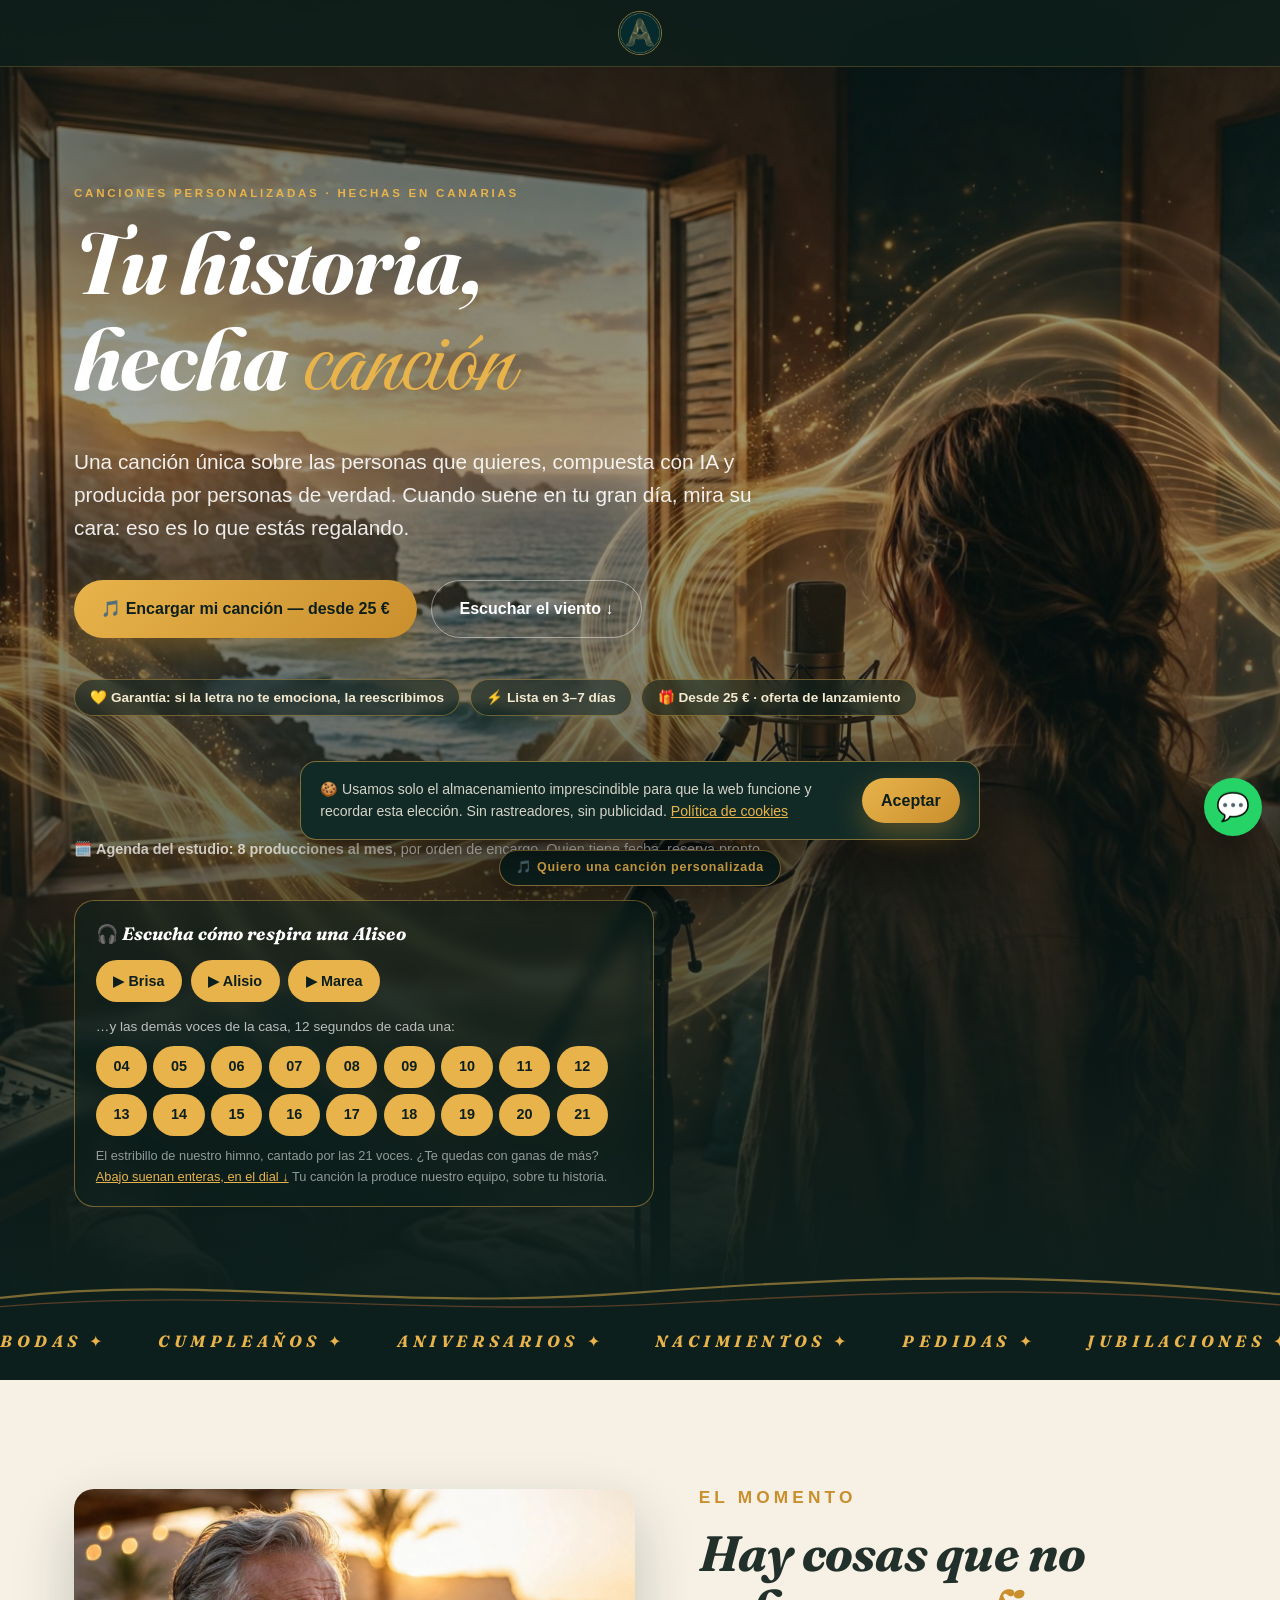
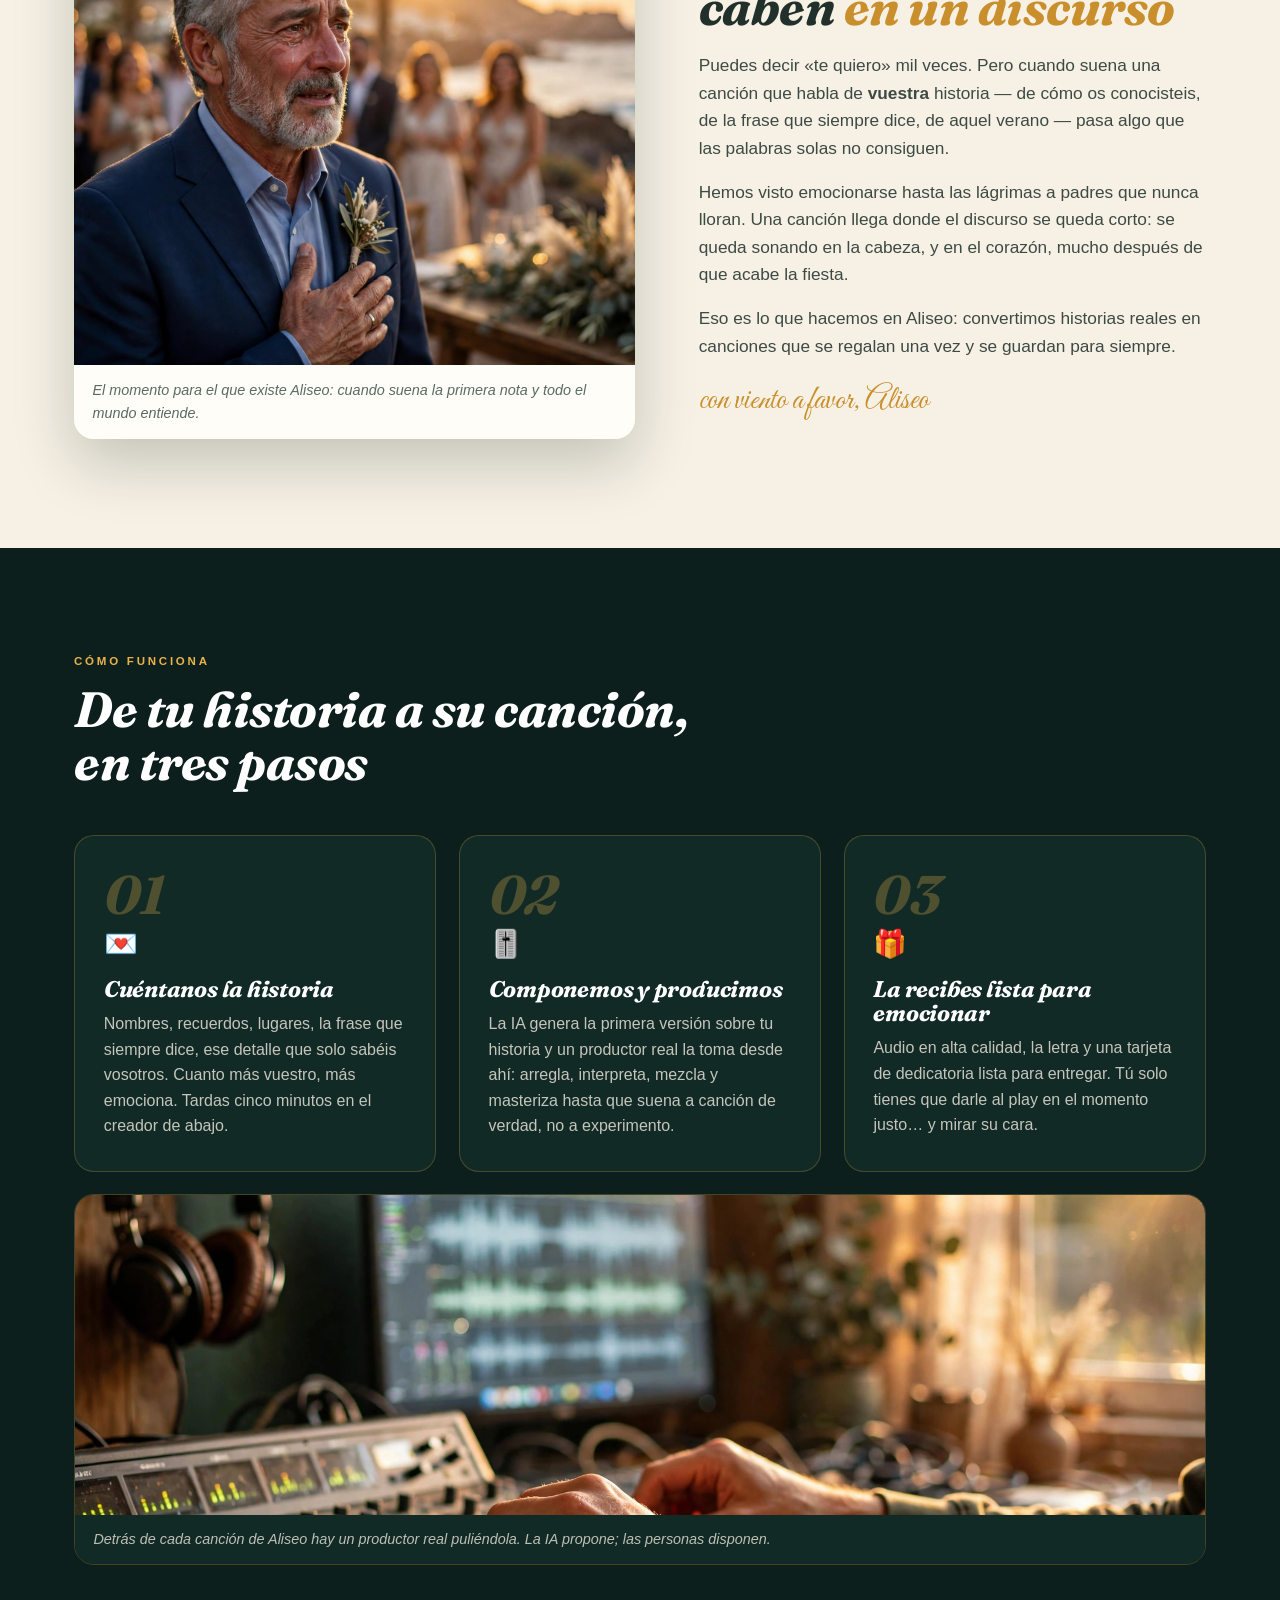
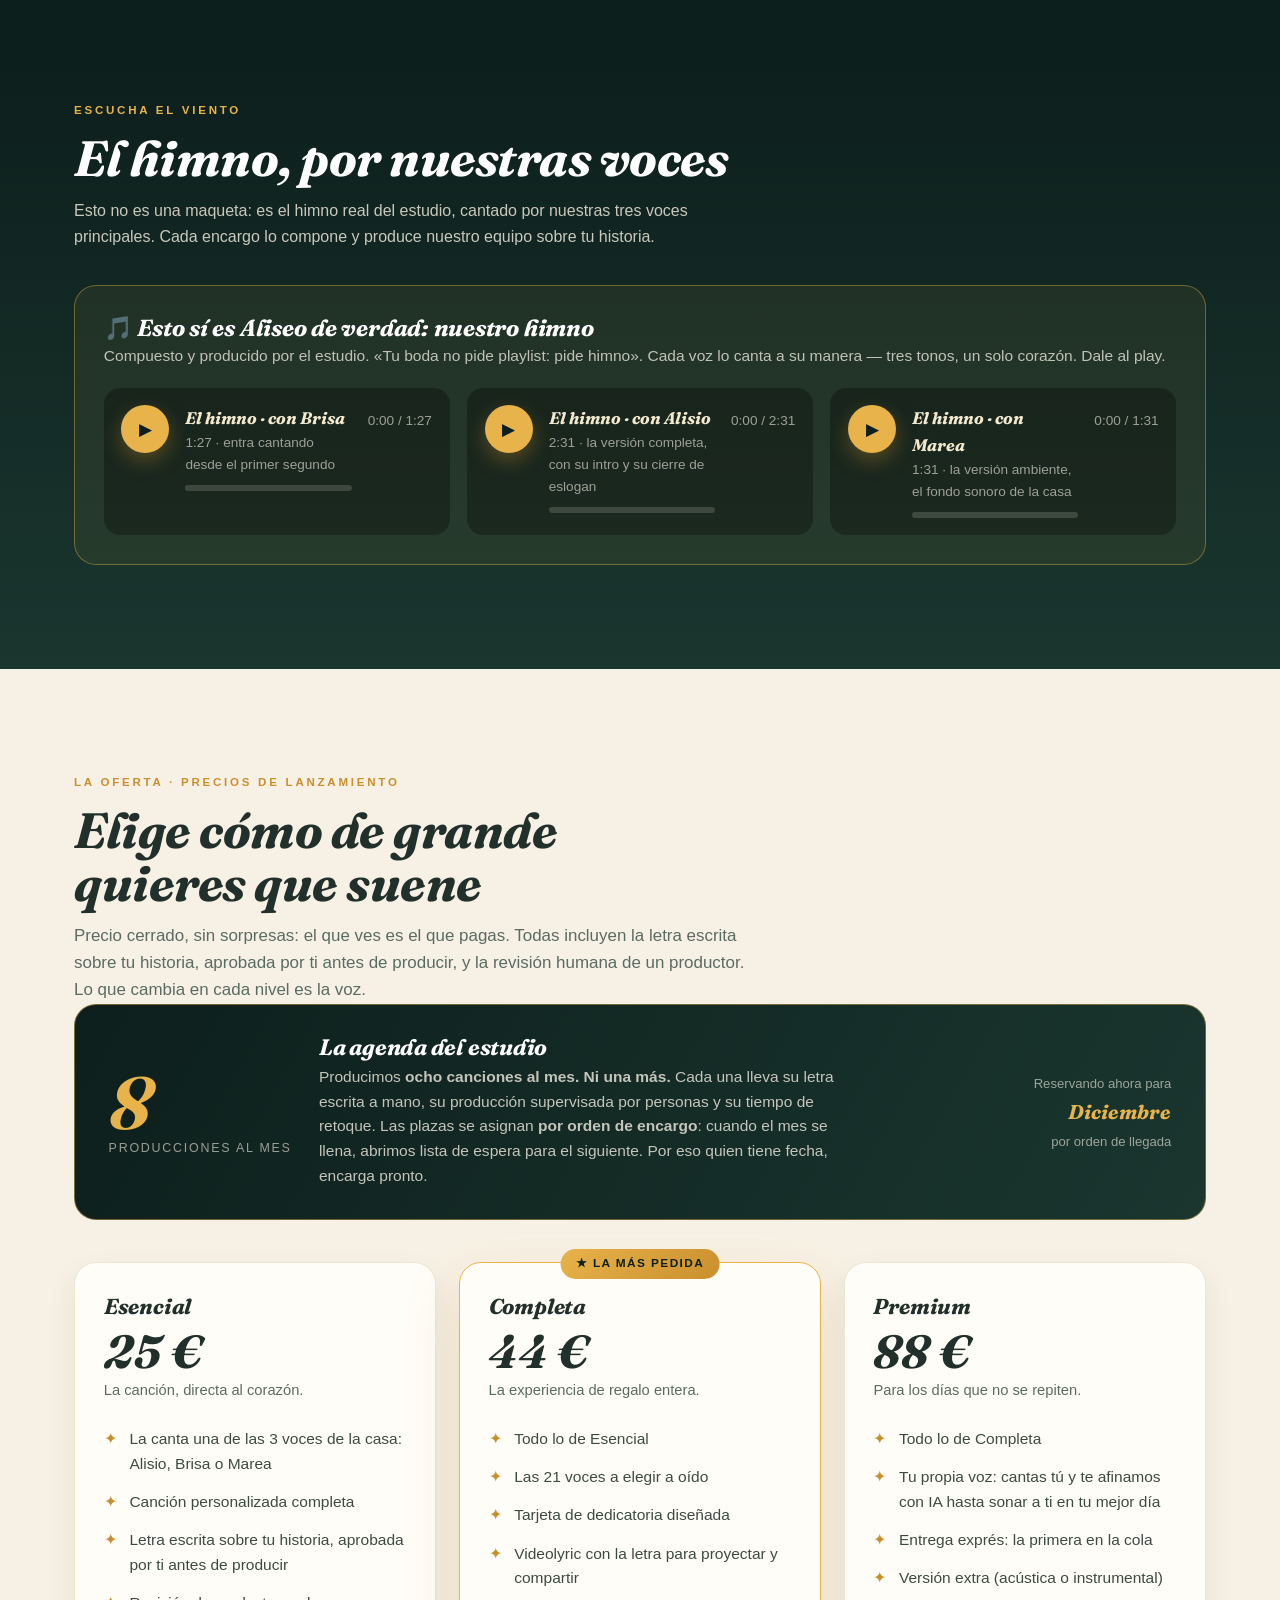
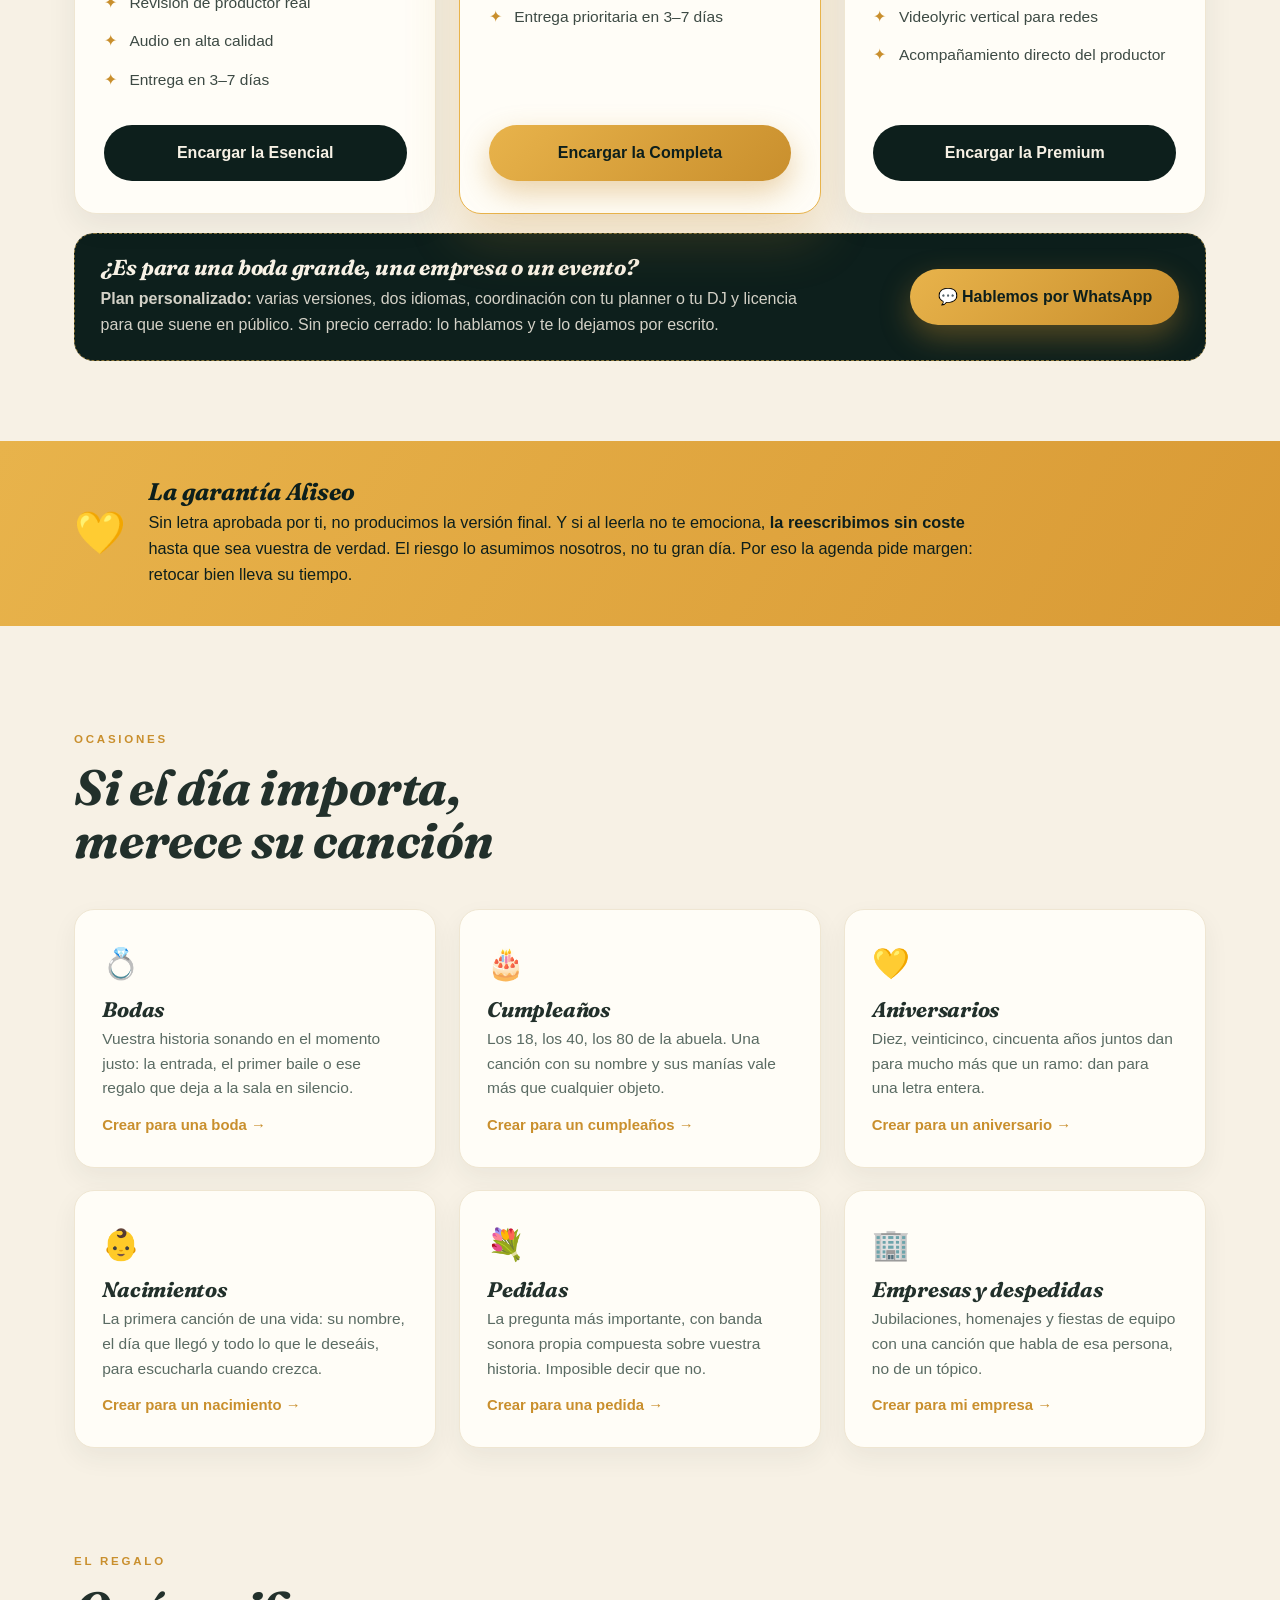
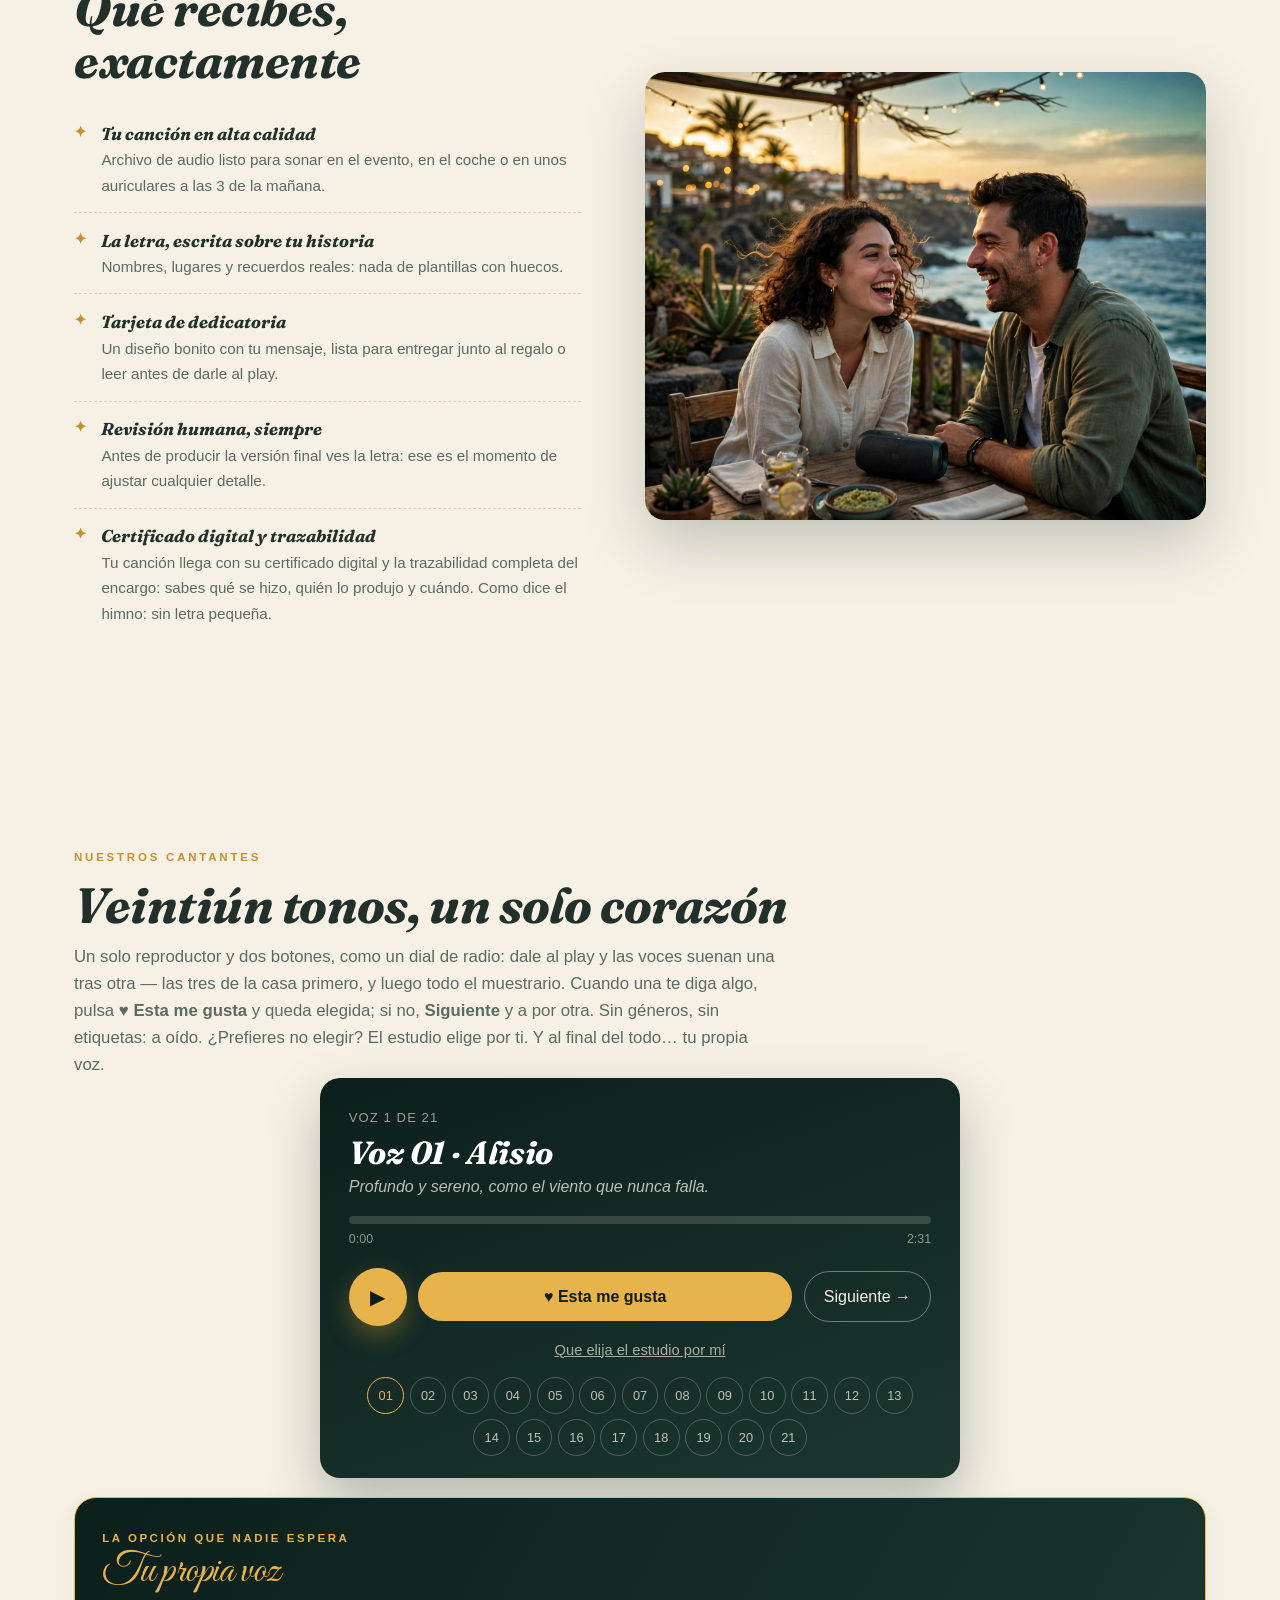
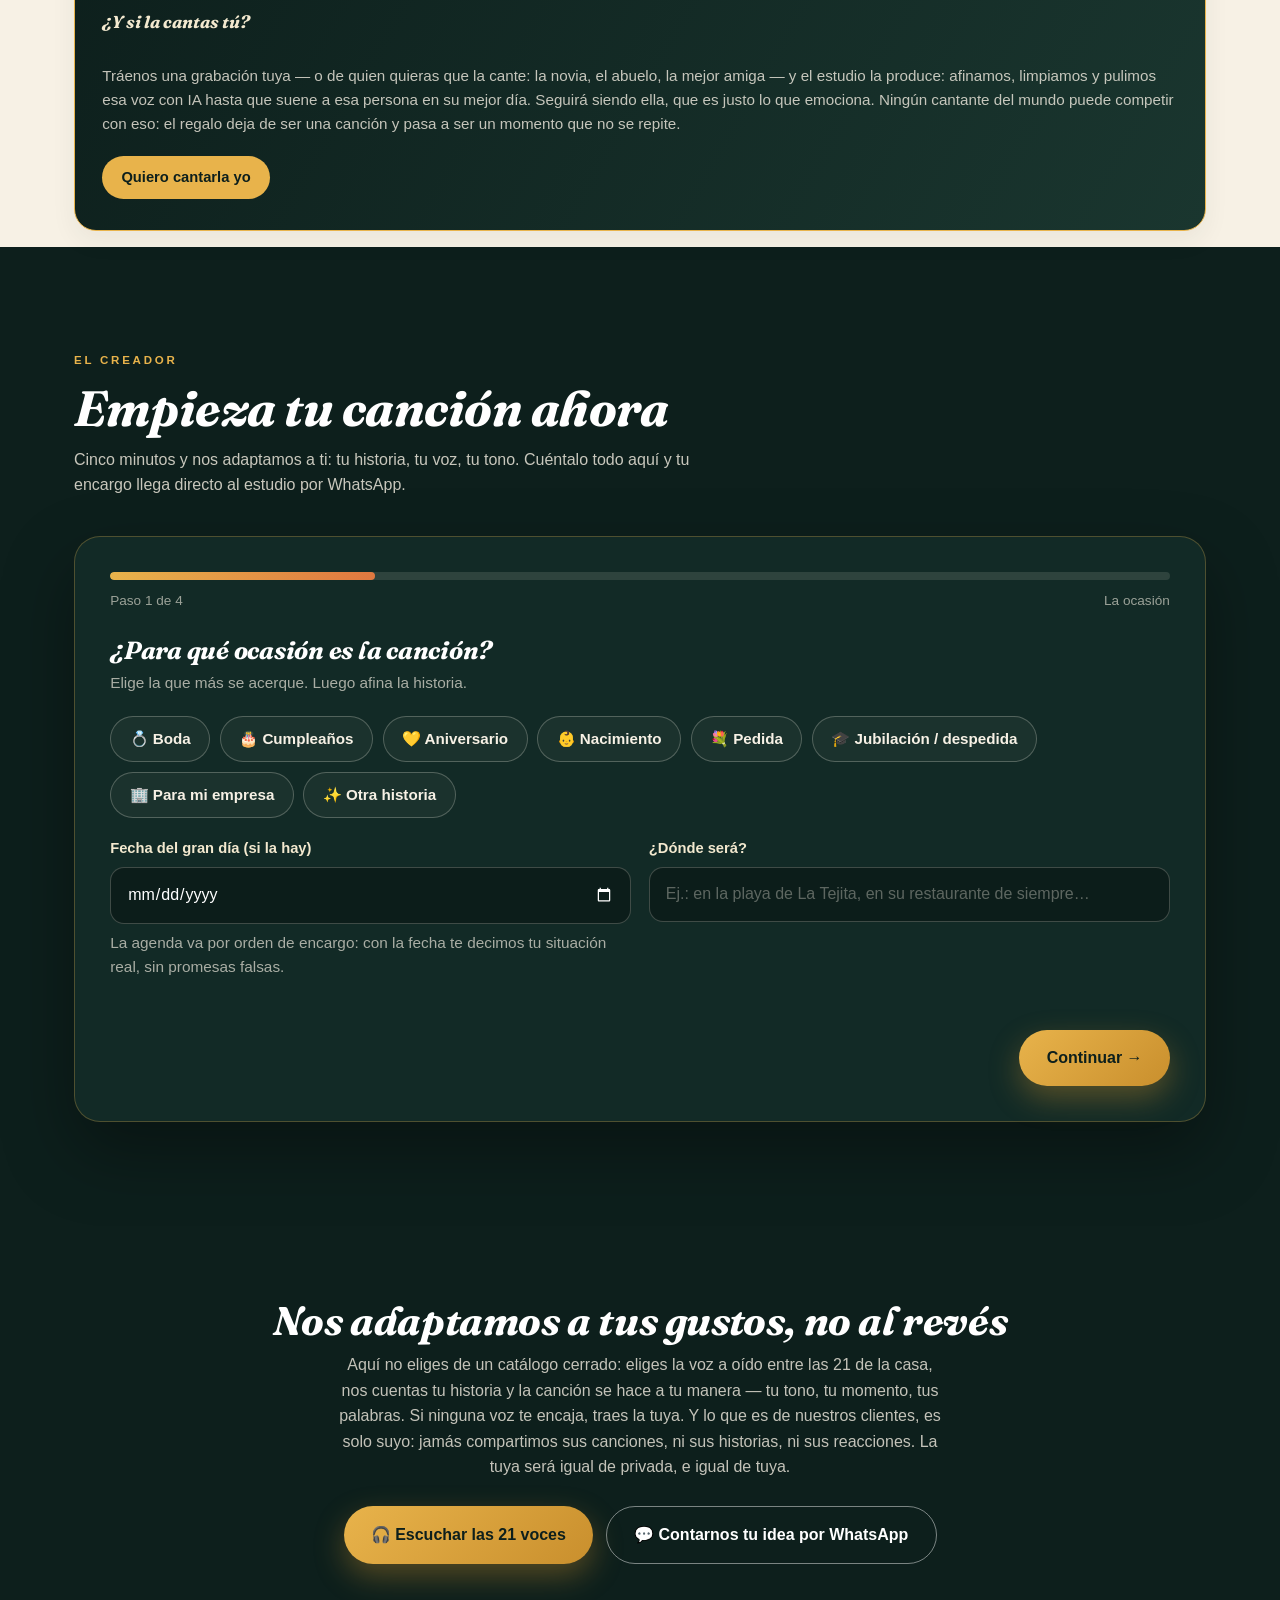
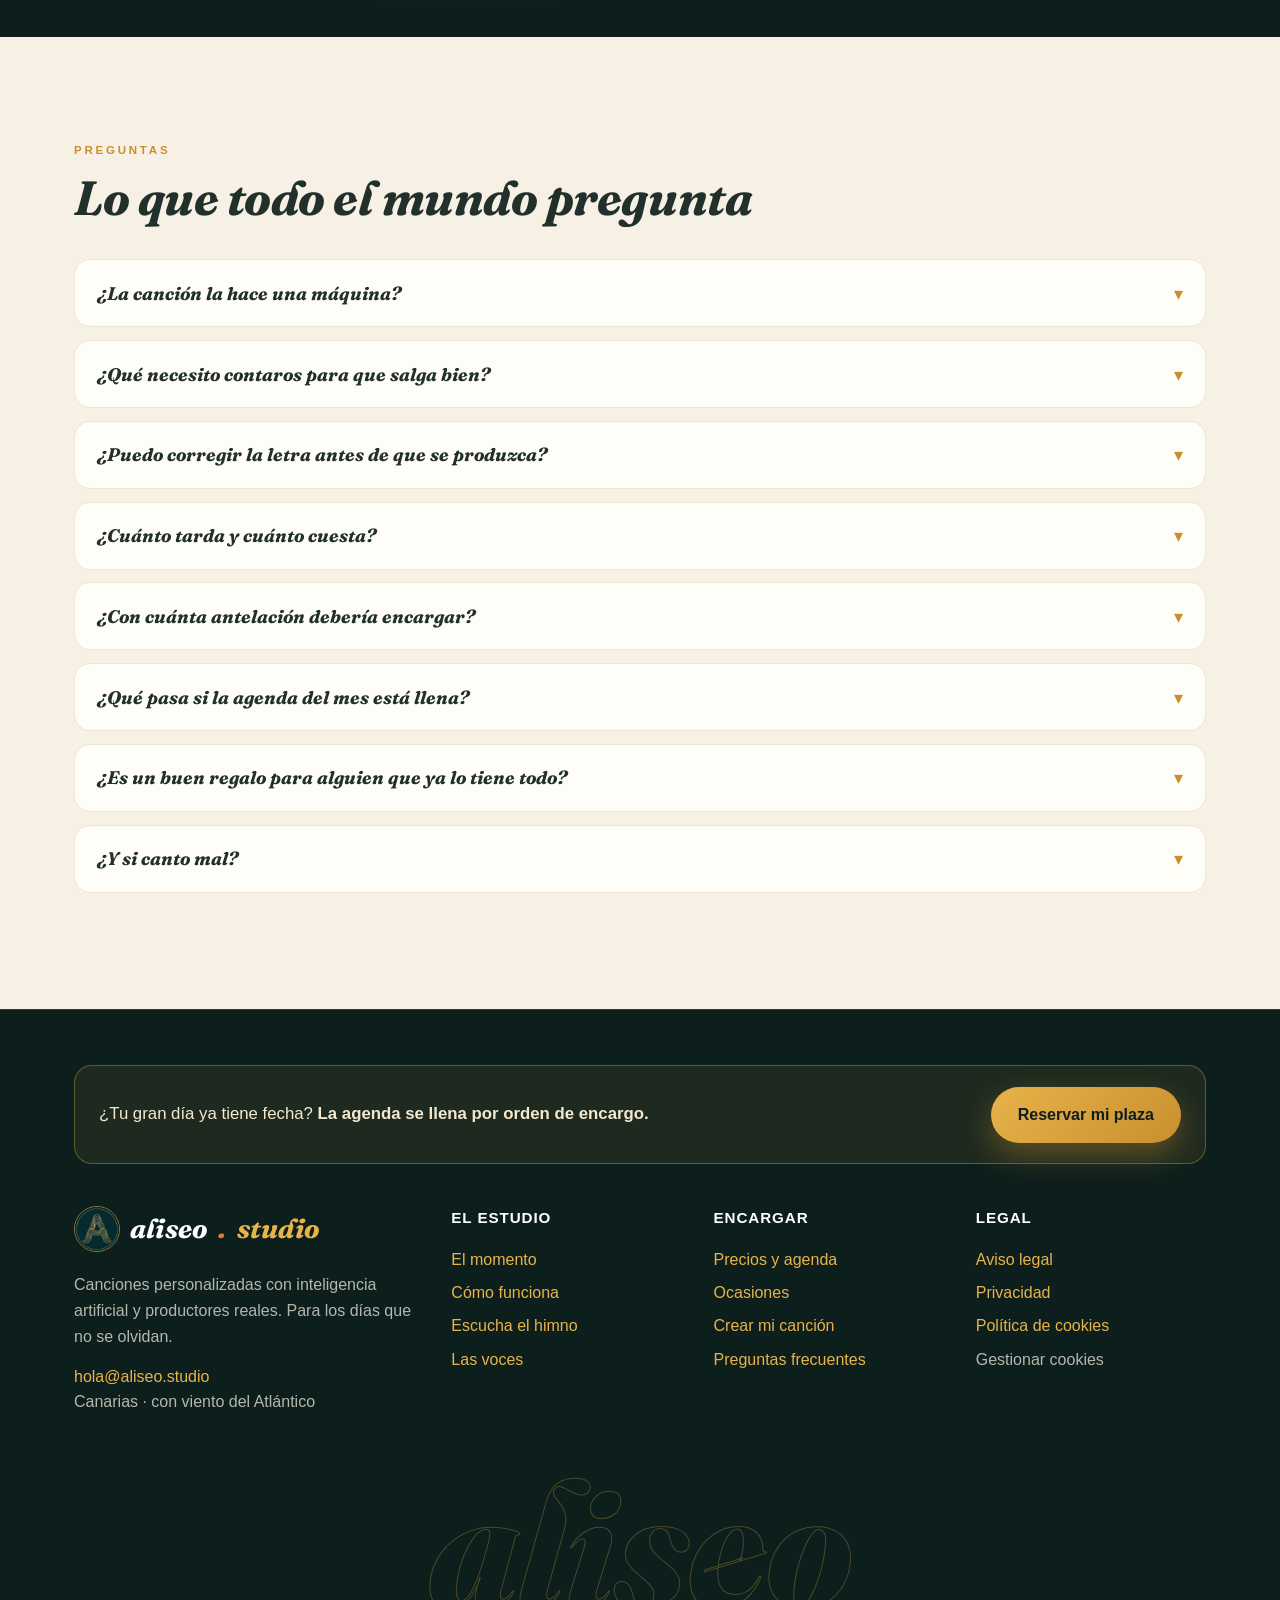
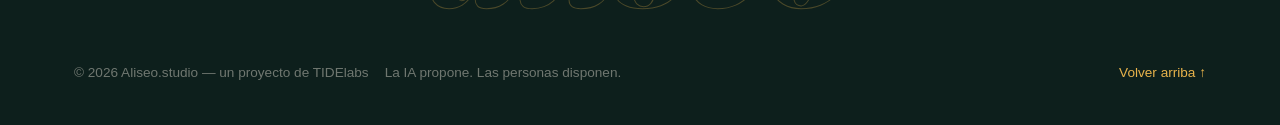
==== commit 70c7e186: "Pulido total: plan personalizado (WhatsApp) en la oferta, privacidad reparada (punto de pago con Str" ====
--- a/index.html
+++ b/index.html
@@ -314,6 +314,7 @@
 .oferta .kicker{color:var(--gold2)}
 .oferta h2{font-size:clamp(2rem,4.4vw,3.1rem);margin:.8rem 0 .7rem}
 .oferta .lead{color:var(--ink-soft);max-width:40em;font-size:1.06rem}
+.planp{margin-top:1.2rem;background:var(--night);color:var(--cream);border:1px dashed rgba(232,179,75,.55);border-radius:20px;padding:1.4rem 1.6rem;display:flex;gap:1.4rem;align-items:center;justify-content:space-between;flex-wrap:wrap}.planp h3{font-family:var(--serif);font-size:1.35rem;margin-bottom:.4rem}.planp p{color:rgba(247,241,229,.85);max-width:44em}
 .tiers{display:grid;grid-template-columns:repeat(3,1fr);gap:1.4rem;margin-top:2.6rem;align-items:stretch}
 @media(max-width:900px){.tiers{grid-template-columns:1fr}}
 .tier{background:var(--paper);border:1.5px solid var(--cream2);border-radius:22px;padding:2rem 1.8rem;display:flex;flex-direction:column;position:relative;box-shadow:0 12px 30px rgba(34,48,43,.07)}
@@ -589,6 +590,13 @@
         <a class="btn btn-dark" href="#crear" data-tier="Premium · 88 €">Encargar la Premium</a>
       </article>
     </div>
+    <div class="planp rv">
+      <div>
+        <h3>¿Es para una boda grande, una empresa o un evento?</h3>
+        <p><b>Plan personalizado:</b> varias versiones, dos idiomas, coordinación con tu planner o tu DJ y licencia para que suene en público. Sin precio cerrado: lo hablamos y te lo dejamos por escrito.</p>
+      </div>
+      <a class="btn btn-gold" href="https://wa.me/34631466099?text=Hola%20Aliseo%2C%20quiero%20un%20plan%20personalizado%20para%20un%20evento%20%F0%9F%8E%B5" target="_blank" rel="noopener">💬 Hablemos por WhatsApp</a>
+    </div>
   </div>
 </section>
 
@@ -752,12 +760,13 @@
         <div class="resumen" id="wzResumen"></div>
         <div class="sendrow" style="flex-direction:column;align-items:stretch">
           <a class="btn btn-gold" id="wzWa" href="#" target="_blank" rel="noopener" style="width:100%;justify-content:center">💬 Enviar mi encargo por WhatsApp</a>
+          <a class="btn btn-dark" id="wzPay" href="https://buy.stripe.com/fZuaEWgvWcCc1f35ZS8AE01" target="_blank" rel="noopener" style="width:100%;justify-content:center">🔒 Reservar mi plaza · 44 €</a>
           <div style="display:flex;gap:.7rem;flex-wrap:wrap">
             <a class="btn btn-ghost" id="wzMail" href="#">✉️ Prefiero enviarlo por email</a>
             <button class="btn btn-ghost" id="wzCopy" type="button">📋 Copiar mi encargo</button>
           </div>
         </div>
-        <p class="nota">Al enviarlo se abre WhatsApp con tu encargo completo ya escrito: solo tienes que darle a enviar. El estudio te confirma la agenda y el pago en esa misma conversación. Garantía Aliseo: si la letra no te emociona, la reescribimos sin coste. Y tu historia es solo tuya: jamás compartimos las canciones de nuestros clientes.</p>
+        <p class="nota">Dos pasos y la plaza es tuya: primero envíanos el encargo por WhatsApp (llega ya escrito, solo dale a enviar) y después reserva con el pago seguro de Stripe. El estudio te lo confirma todo en la misma conversación. Garantía Aliseo: si la letra no te emociona, la reescribimos sin coste. Y tu historia es solo tuya: jamás compartimos las canciones de nuestros clientes.</p>
       </div>
 
       <p class="wz-aviso" id="wzAviso" style="display:none"></p>
@@ -1010,6 +1019,13 @@
   var subj = "Mi canción — " + (WZ.ocasion || "encargo") + " (" + (WZ.tier || "") + ") · Aliseo.studio";
   document.getElementById("wzMail").href = "mailto:hola@aliseo.studio?subject=" + encodeURIComponent(subj) + "&body=" + encodeURIComponent(t);
   document.getElementById("wzWa").href = "https://wa.me/34631466099?text=" + encodeURIComponent(t);
+  wzPayUpd();
+}
+var PAYLINKS = { "25": "https://buy.stripe.com/4gMcN4djK59Ke1Pcog8AE00", "44": "https://buy.stripe.com/fZuaEWgvWcCc1f35ZS8AE01", "88": "https://buy.stripe.com/4gMdR82F60Tu2j7gEw8AE02" };
+function wzPayUpd(){
+  var b = document.getElementById("wzPay"); if(!b) return;
+  b.href = PAYLINKS[String(WZ.price)] || PAYLINKS["44"];
+  b.textContent = "\uD83D\uDD12 Reservar mi plaza \u00b7 " + WZ.price + " \u20ac";
 }
 function wzAvisar(txt, el){
   var av = document.getElementById("wzAviso");
